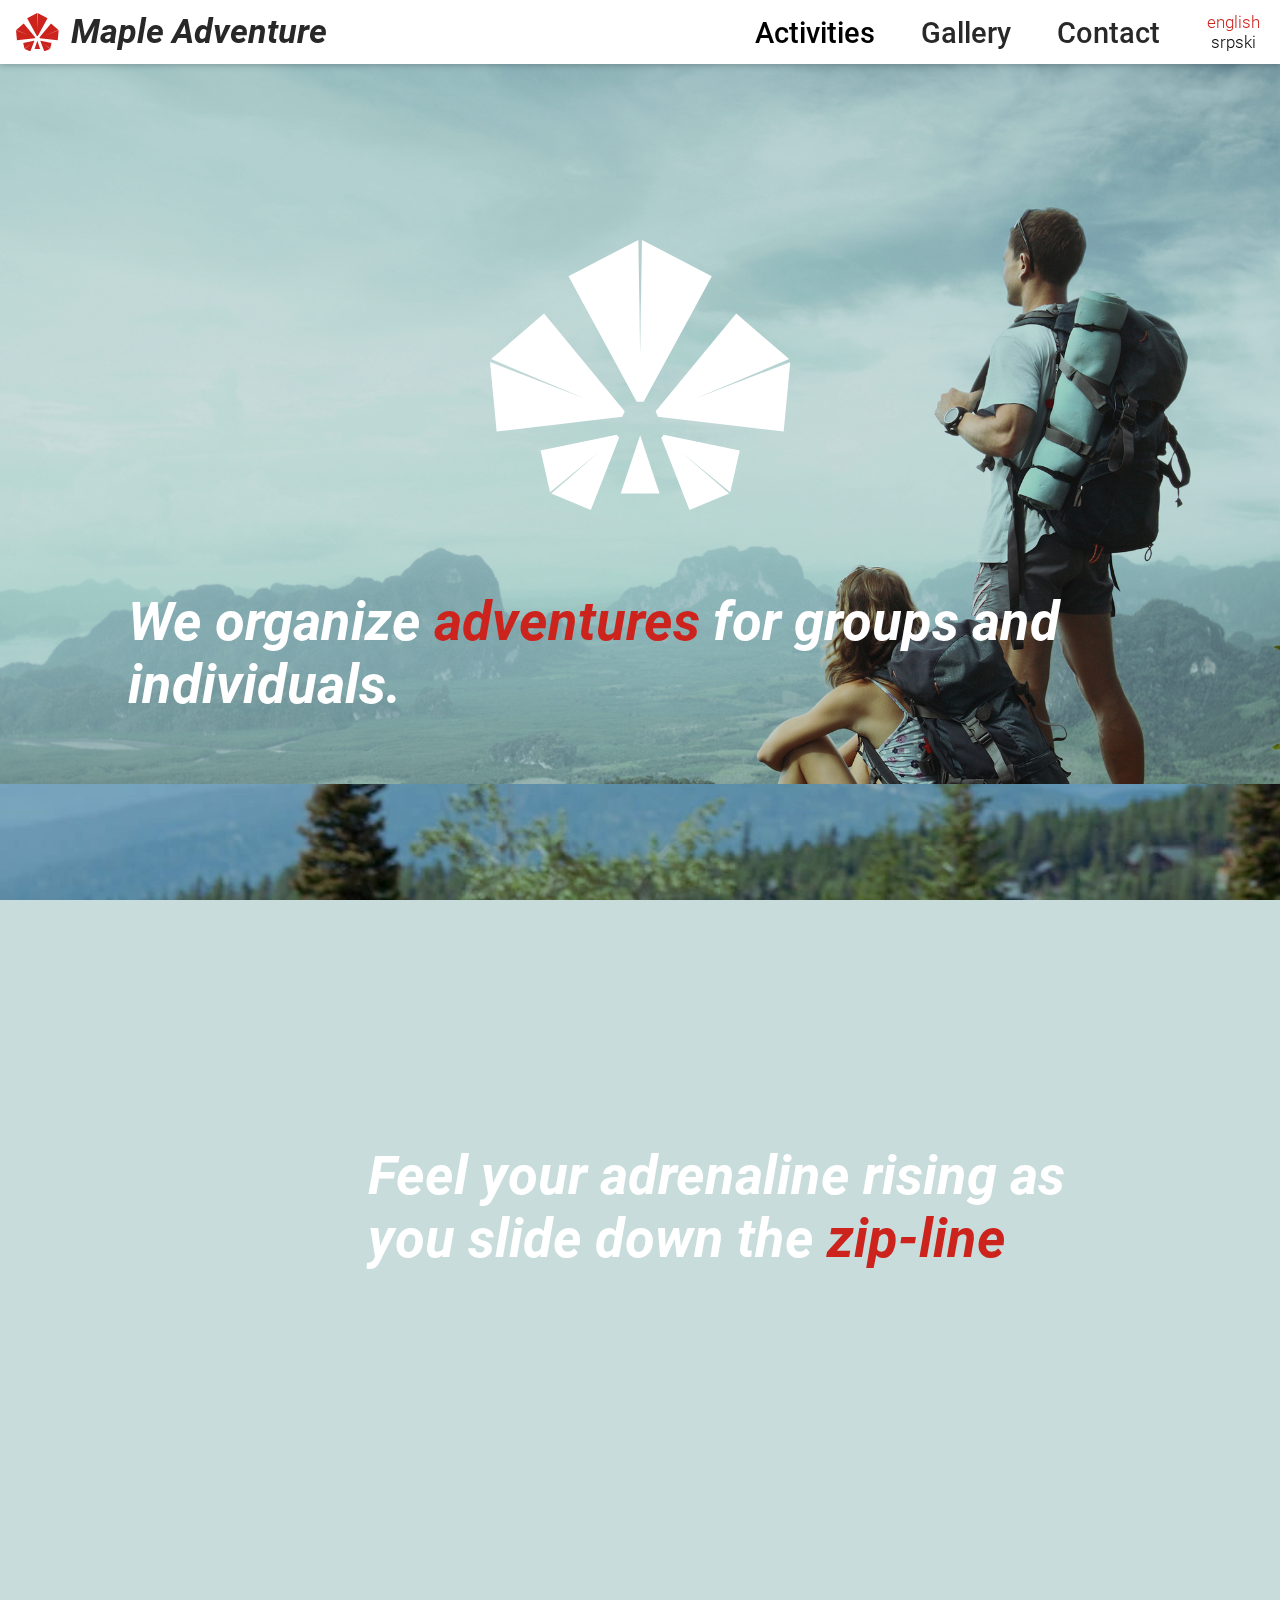
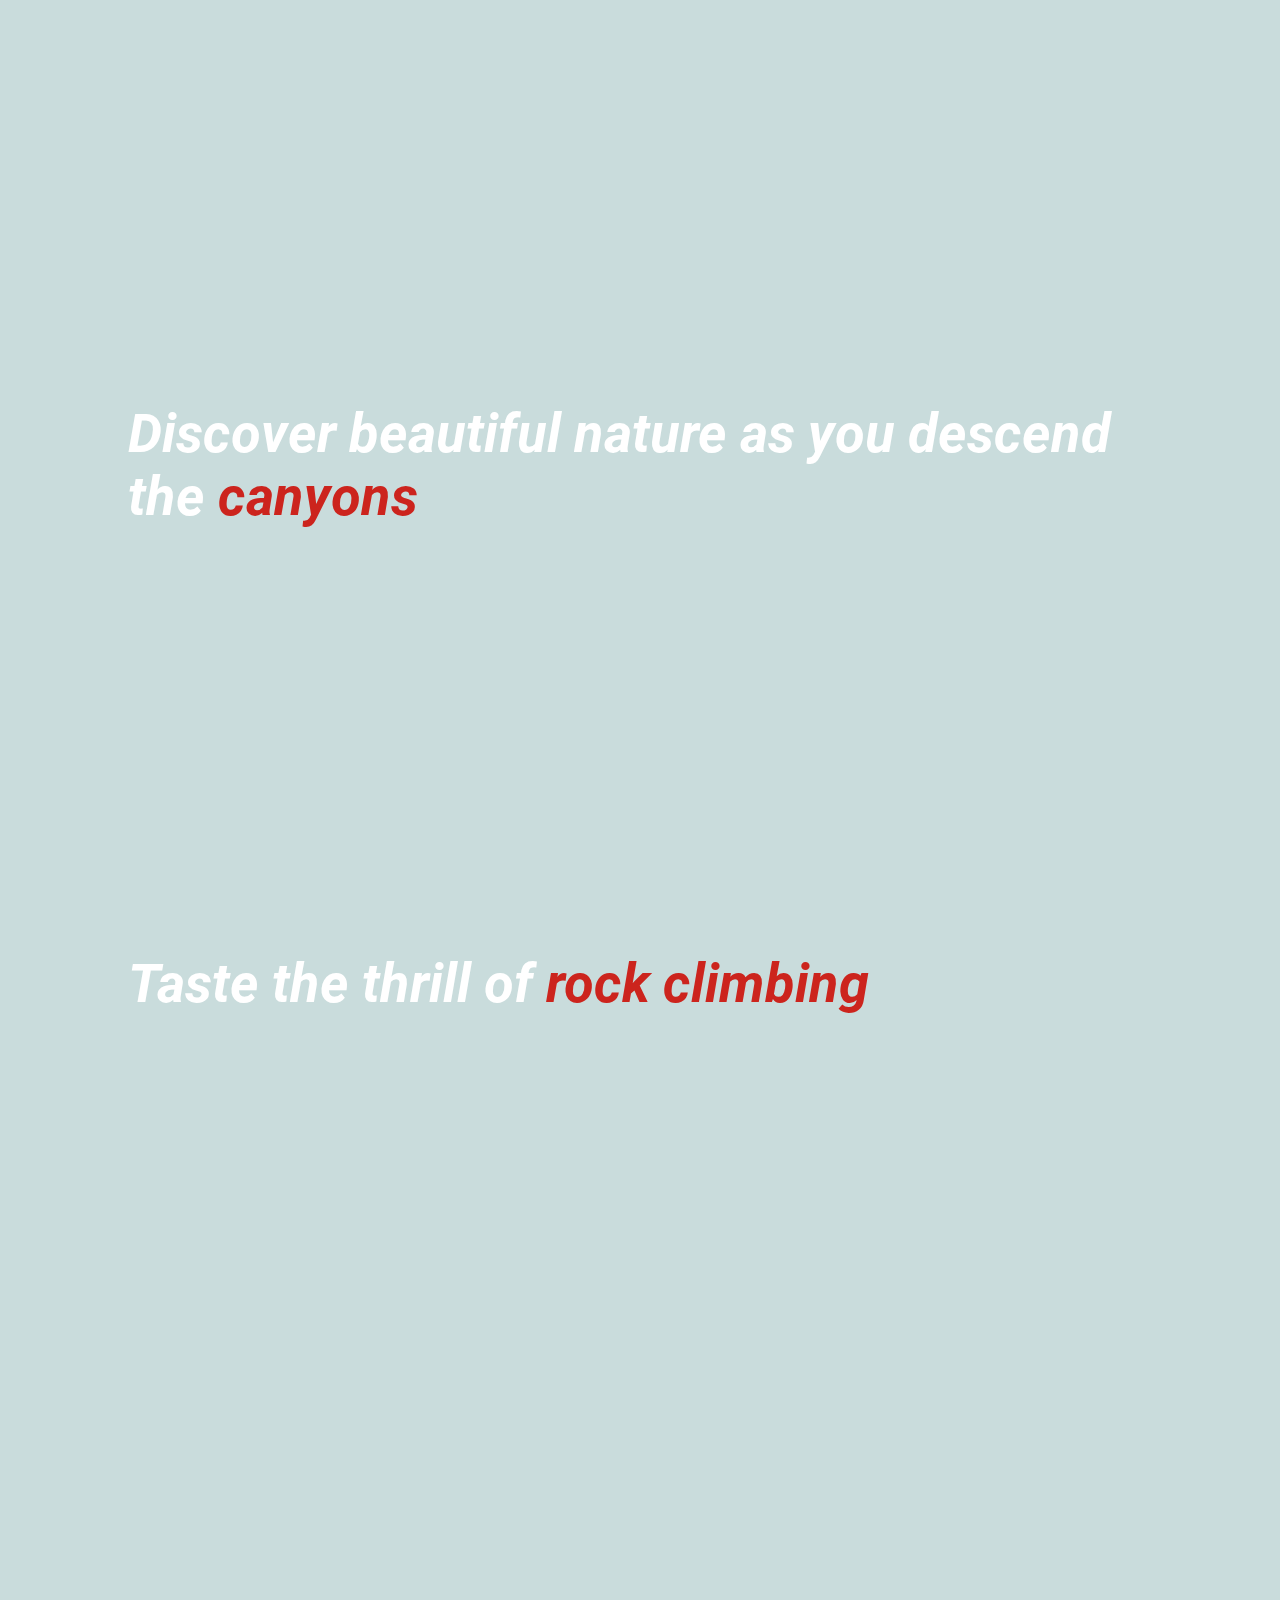
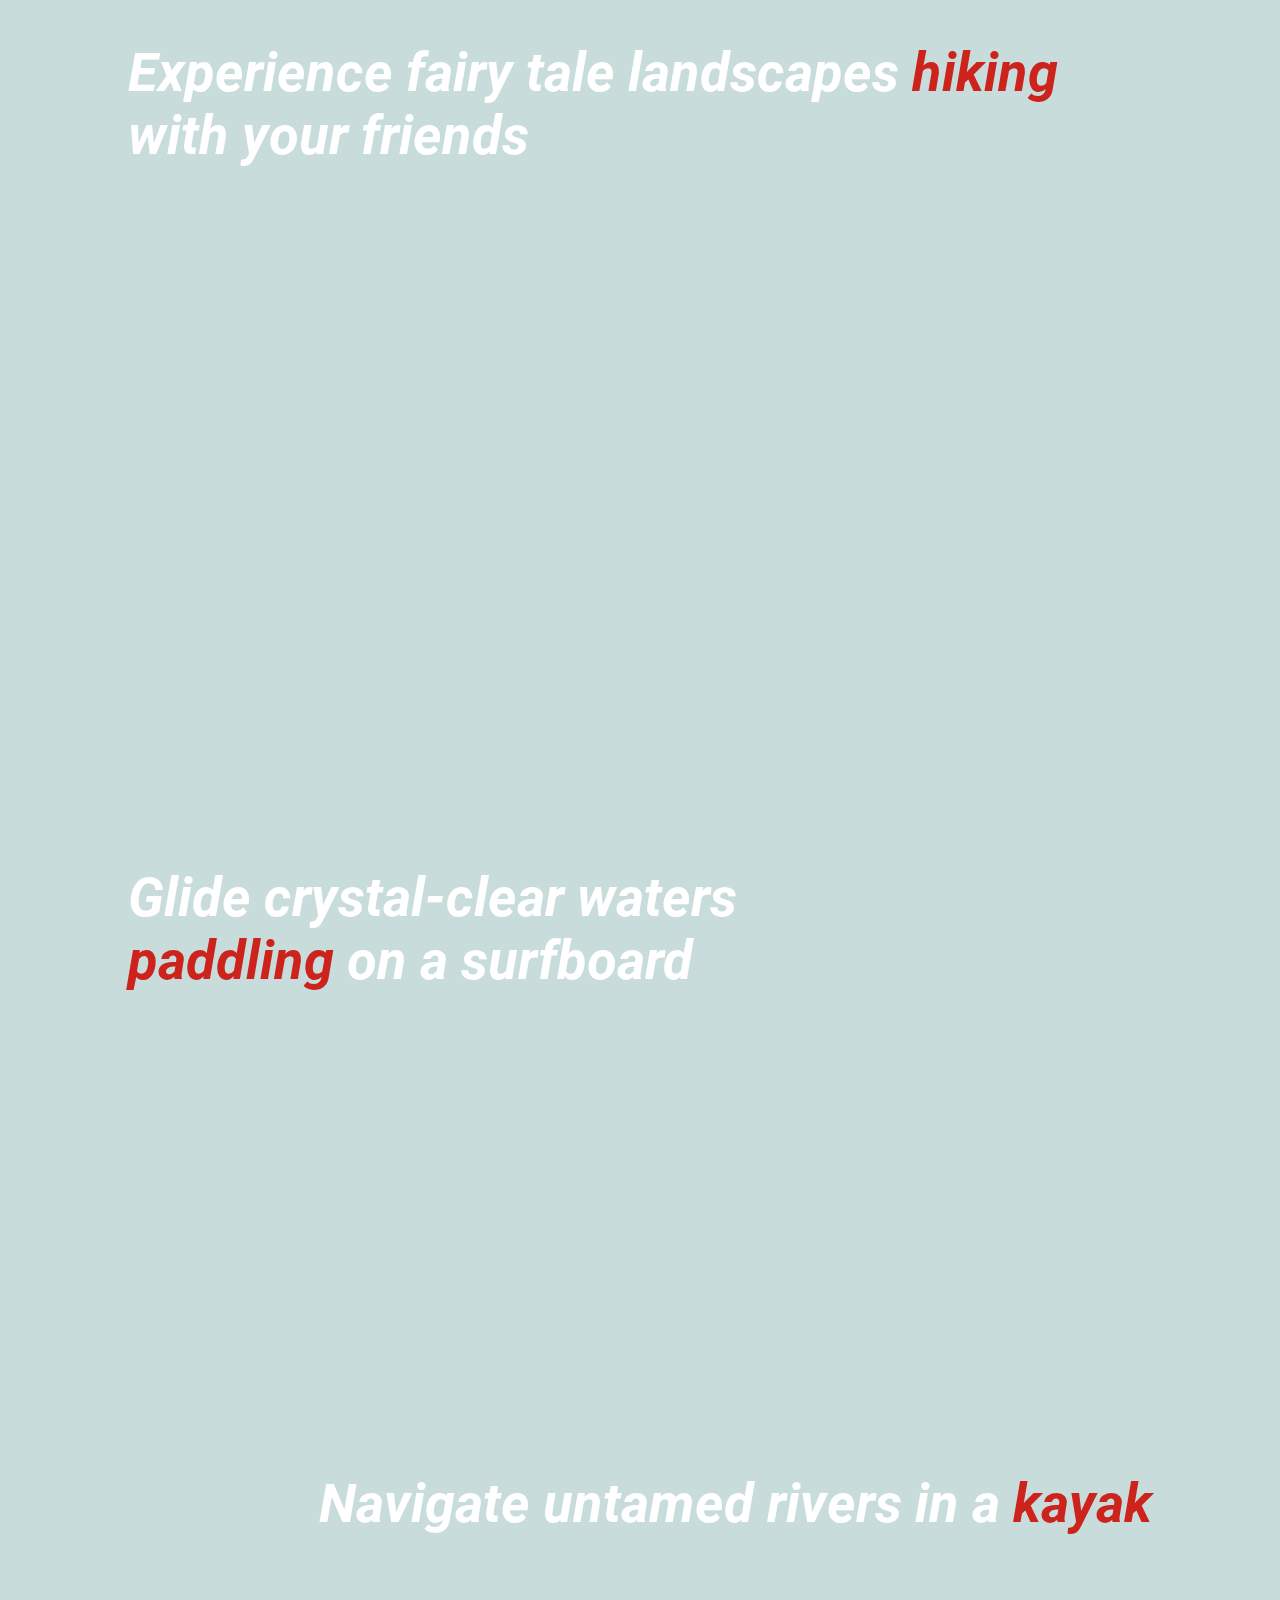
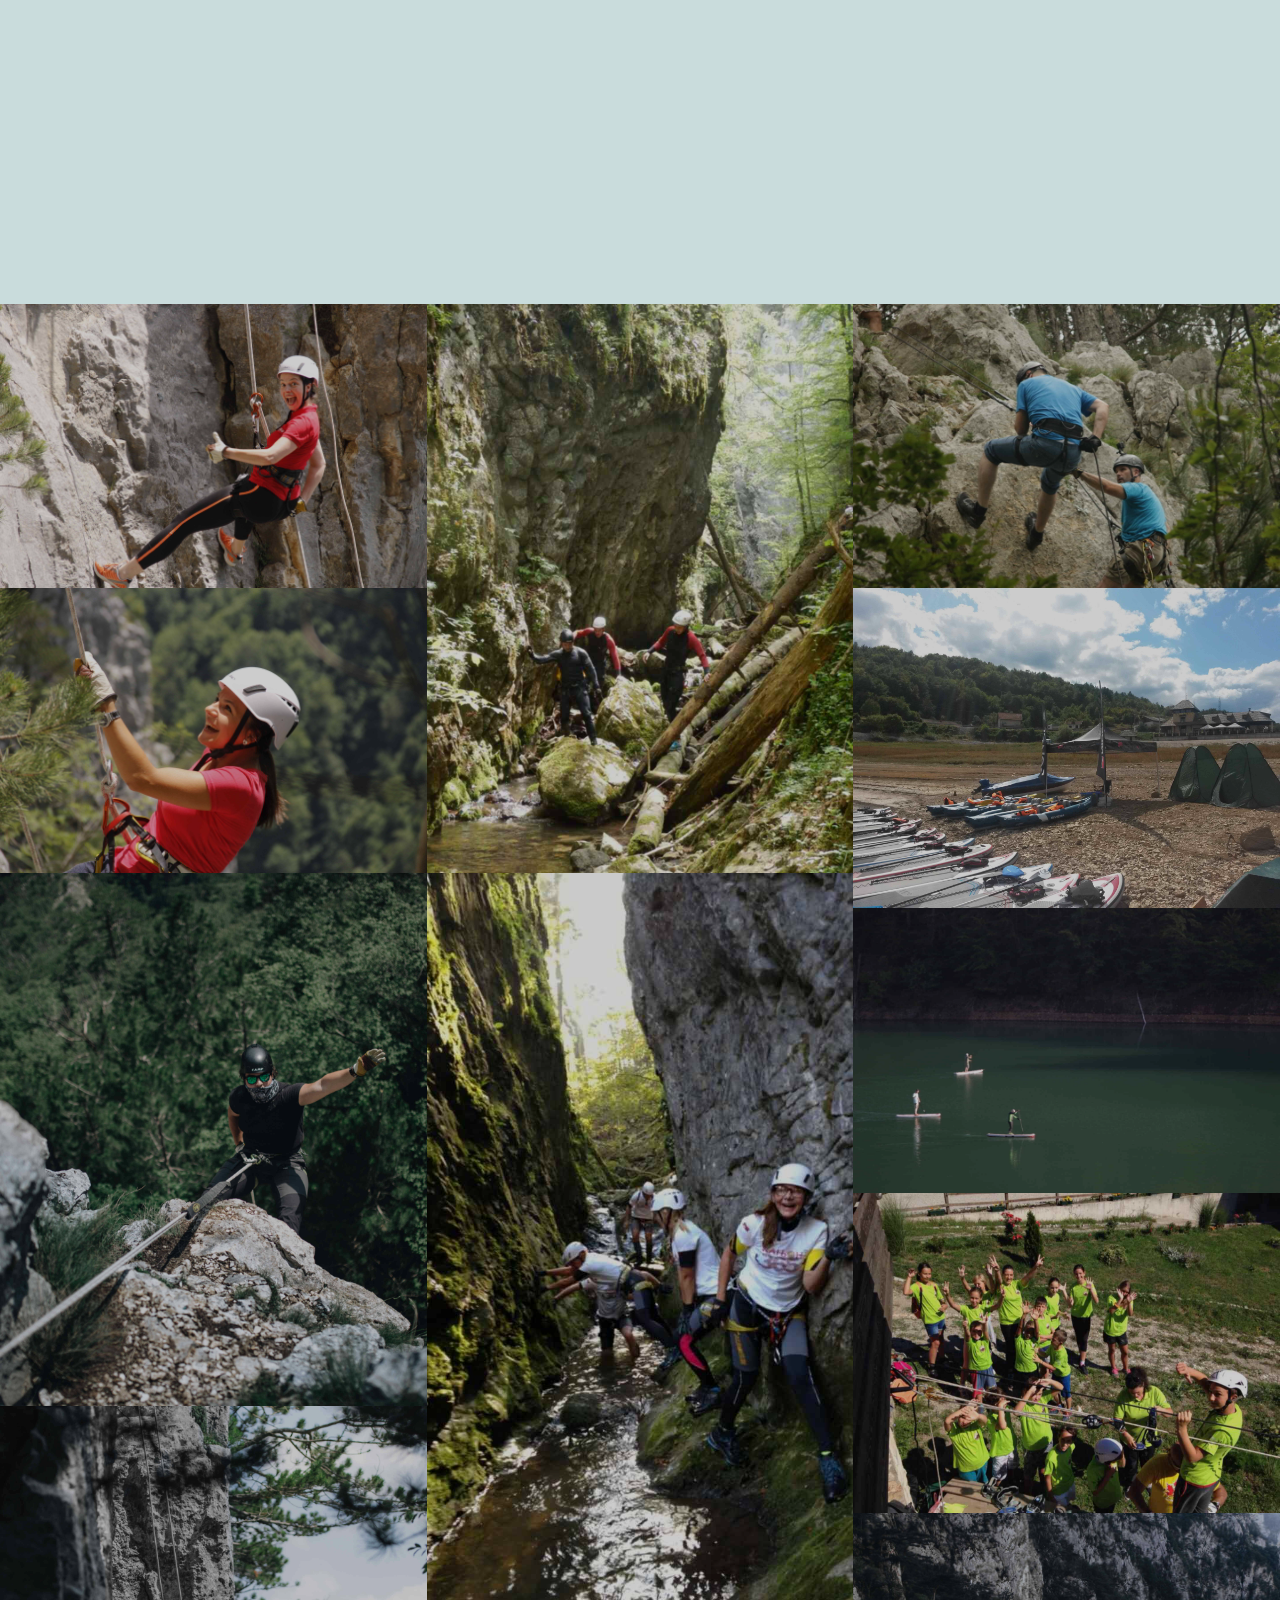
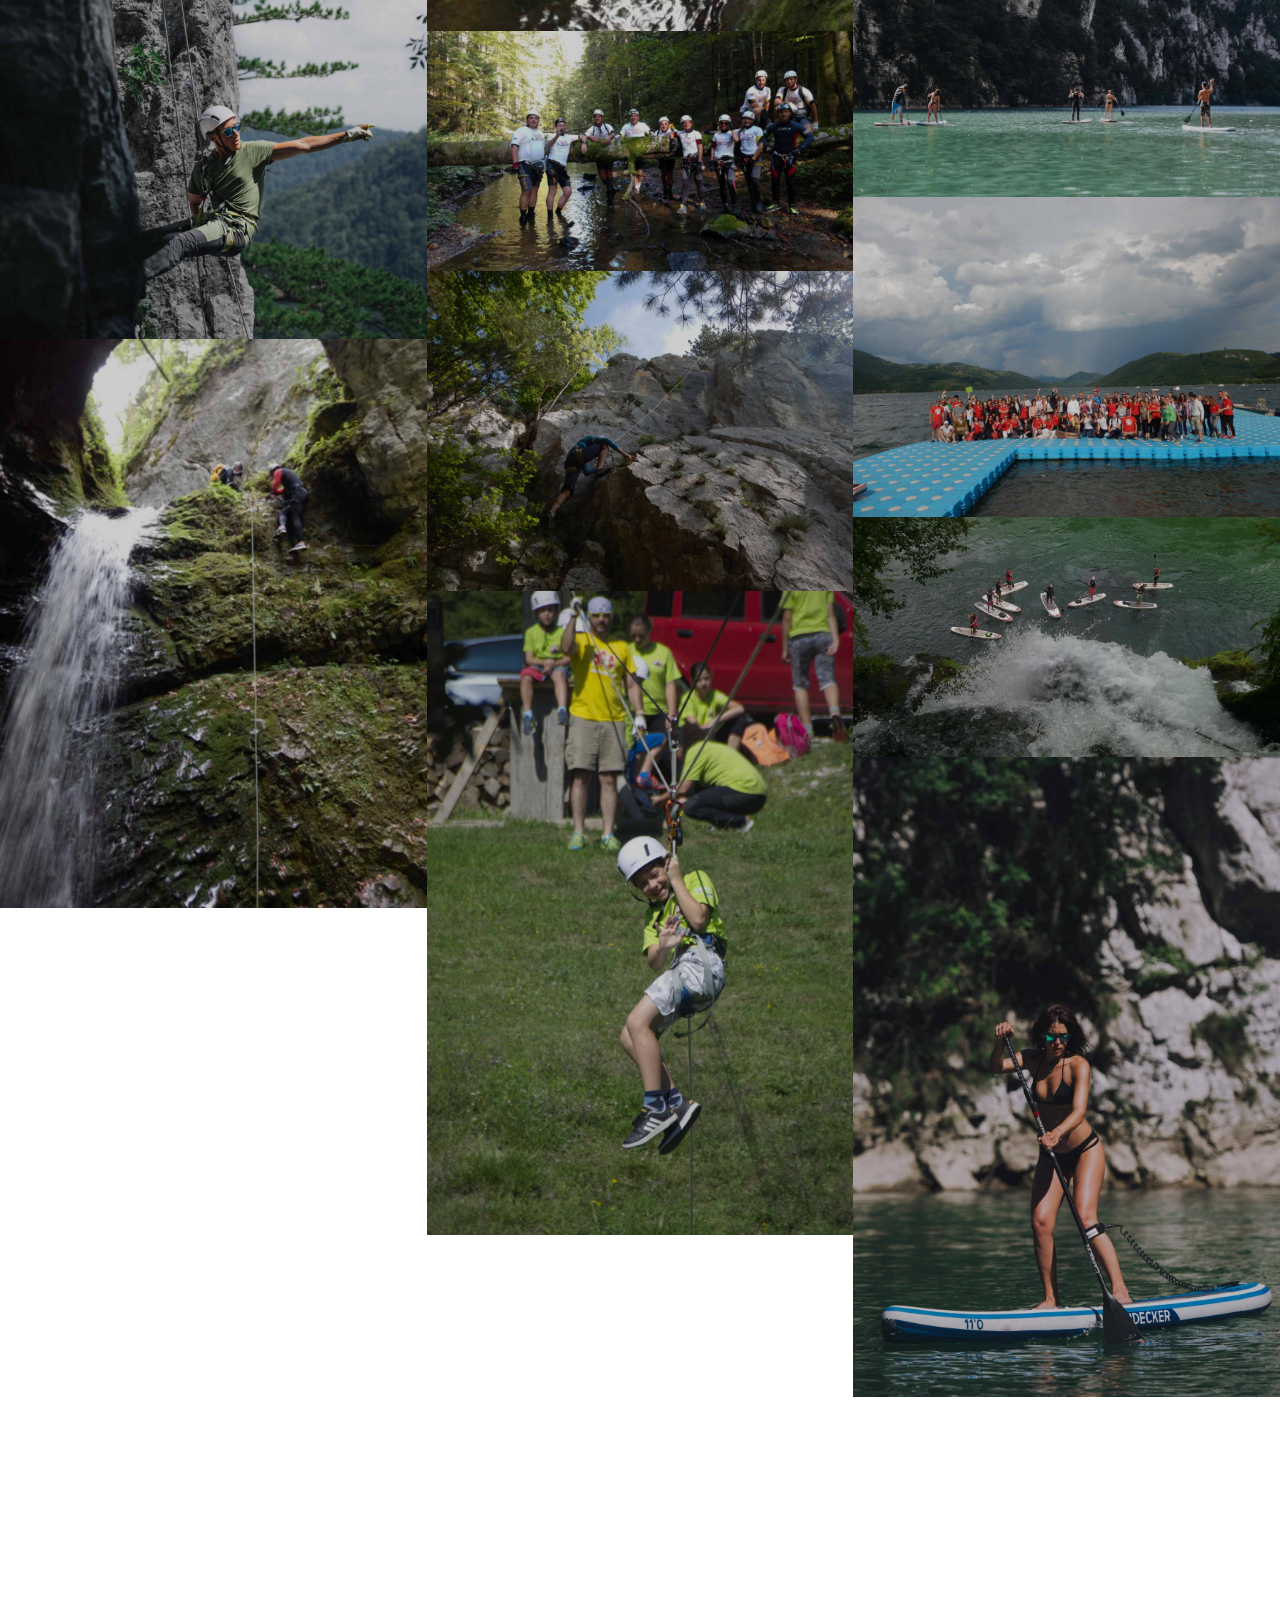
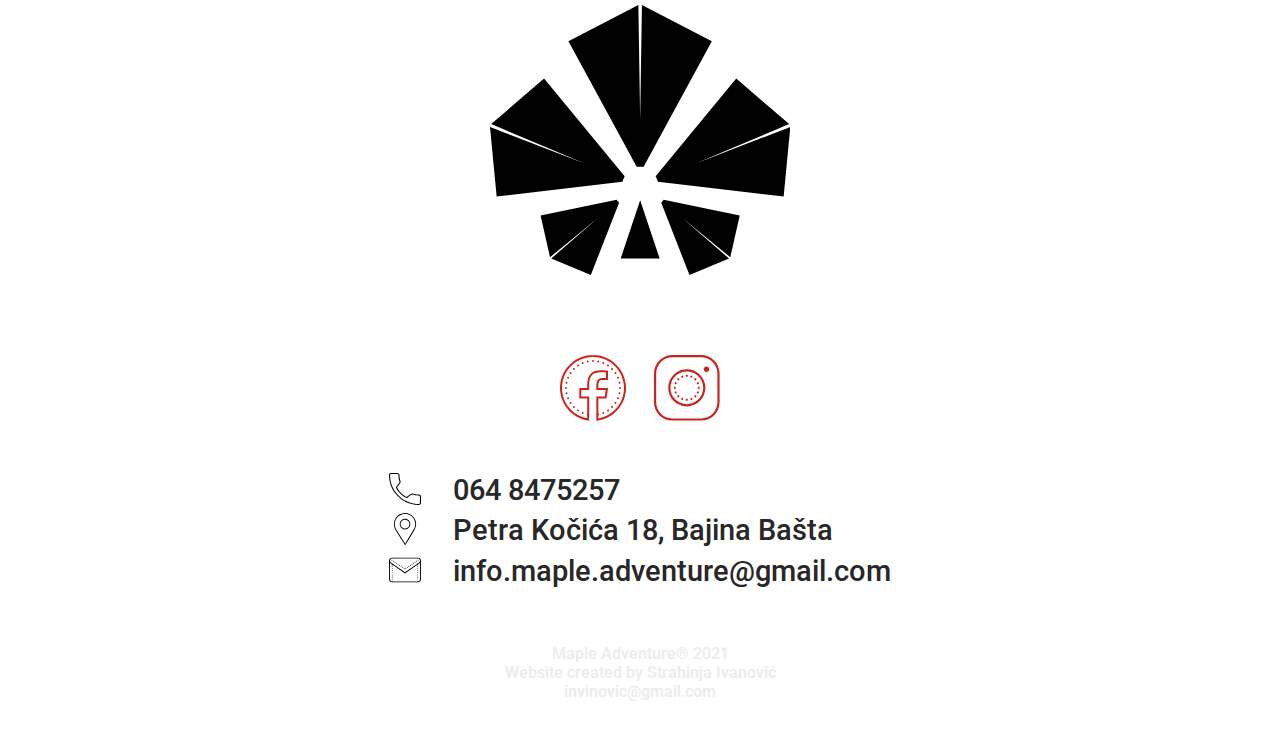
==== docs/index.html @ baadf85a "remanmed dir for github pages" ====
<!DOCTYPE html><html lang="en"><head><meta charset="UTF-8"><title>Maple Adventure</title><link rel="stylesheet" href="style.css"><link rel="shortcut icon" href="images/icons/icon.ico" type="image/x-icon"></head><body><nav><div class="menu"><a href="#"><div class="logo-text"><svg class="logo" version="1.1" viewBox="0 0 107.82 96.941" xmlns="http://www.w3.org/2000/svg"><g transform="translate(-43.375 -148.35)"><g transform="translate(27.796 5.9868)"><g transform="translate(-12.745 118.58)" style="paint-order:stroke fill markers"><path class="logo-part" d="m81.592 23.776-25.098 13.002 24.493 45.055h2.4944l24.493-45.055-25.098-13.002-0.64286 41.124z" style="paint-order:stroke fill markers"/><g transform="translate(-.70789)" style="paint-order:stroke fill markers"><path class="logo-part" d="m29.456 66.533 18.987-16.331 28.936 35.031-0.32483 0.80749-0.17498 0.43497-0.325 0.80792-45.133 5.2353-2.389-24.929 34.016 13.07z" style="paint-order:stroke fill markers"/><path class="logo-part" d="m136.43 66.533-18.987-16.331-28.936 35.031 0.49981 1.2425 0.325 0.80792 45.133 5.2353 2.389-24.929-34.016 13.07z" style="paint-order:stroke fill markers"/></g><g transform="translate(-.39357)" style="paint-order:stroke fill markers"><path class="logo-part" d="m50.266 114.31-3.3915-14.99 27.314-5.6096 0.34431 0.40837 0.18547 0.21998 0.3445 0.40858-10.144 25.973-14.202-5.8758 16.87-14.681z" style="paint-order:stroke fill markers"/><path class="logo-part" d="m114.99 114.31 3.3915-14.99-27.314-5.6096-0.3443 0.40837-0.18547 0.21998-0.3445 0.40858 10.144 25.973 14.202-5.8758-16.87-14.681z" style="paint-order:stroke fill markers"/></g></g><path class="logo-part" d="m76.481 233.36h-13.982l6.9911-20.895z"/></g></g></svg> <span>Maple Adventure</span></div></a><ol><li class="menu-item"><span id="activities_name">Activities</span><ol class="sub-menu"><a class="menu-item" href="#zipline" id="zipline_name">Zip-line</a> <a class="menu-item" href="#canyoning" id="canyoning_name">Canyoning</a> <a class="menu-item" href="#rockclimbing" id="rockclimbing_name">Rock climbing</a> <a class="menu-item" href="#hiking" id="hiking_name">Hiking</a> <a class="menu-item" href="#sup" id="sup_name">SUP</a> <a class="menu-item" href="#kayaking" id="kayaking_name">Kayaking</a></ol></li><a class="menu-item" href="#gallery" id="gallery_name">Gallery</a> <a class="menu-item" href="#contact" id="contact_name">Contact</a><div class="lang"><span id="eng">english</span> <span id="srb">srpski</span></div></ol></div></nav><div class="section" id="intro"><div><svg class="logo-big" version="1.1" viewBox="0 0 107.82 96.941" xmlns="http://www.w3.org/2000/svg"><g transform="translate(-43.375 -148.35)"><g transform="translate(27.796 5.9868)" fill="#fff"><g transform="translate(-12.745 118.58)" style="paint-order:stroke fill markers"><path class="logo-part" d="m81.592 23.776-25.098 13.002 24.493 45.055h2.4944l24.493-45.055-25.098-13.002-0.64286 41.124z" style="paint-order:stroke fill markers"/><g transform="translate(-.70789)" style="paint-order:stroke fill markers"><path class="logo-part" d="m29.456 66.533 18.987-16.331 28.936 35.031-0.32483 0.80749-0.17498 0.43497-0.325 0.80792-45.133 5.2353-2.389-24.929 34.016 13.07z" style="paint-order:stroke fill markers"/><path class="logo-part" d="m136.43 66.533-18.987-16.331-28.936 35.031 0.82481 2.0504 45.133 5.2353 2.389-24.929-34.016 13.07z" style="paint-order:stroke fill markers"/></g><g transform="translate(-.39357)" style="paint-order:stroke fill markers"><path class="logo-part" d="m50.266 114.31-3.3915-14.99 27.314-5.6096 0.34431 0.40837 0.18547 0.21998 0.3445 0.40858-10.144 25.973-14.202-5.8758 16.87-14.681z" style="paint-order:stroke fill markers"/><path class="logo-part" d="m114.99 114.31 3.3915-14.99-27.314-5.6096-0.3443 0.40837-0.18547 0.21998-0.3445 0.40858 10.144 25.973 14.202-5.8758-16.87-14.681z" style="paint-order:stroke fill markers"/></g></g><path class="logo-part" d="m76.481 233.36h-13.982l6.9911-20.895z"/></g></g></svg><div class="about"><span class="name-big" id="intro_1">We organize </span><span class="name-big" id="morpher">adventures </span><span class="name-big" id="intro_2">for groups and individuals.</span></div></div></div><div class="section" id="zipline"><div><span class="name-big"><span id="zipline_1">Feel your adrenaline rising as you slide down the </span><span class="accent" id="zipline_accent">zip-line</span></span></div></div><div class="section" id="canyoning"><div><span class="name-big"><span id="canyoning_1">Discover beautiful nature as you descend the </span><span class="accent" id="canyoning_accent">canyons</span></span></div></div><div class="section" id="rockclimbing"><div><span class="name-big"><span id="rockclimbing_1">Taste the thrill of </span><span class="accent" id="rockclimbing_accent">rock climbing</span></span></div></div><div class="section" id="hiking"><div><span class="name-big"><span id="hiking_1">Experience fairy tale landscapes </span><span class="accent" id="hiking_accent">hiking </span><span id="hiking_2">with your friends</span></span></div></div><div class="section" id="sup"><div><span class="name-big"><span id="sup_1">Glide crystal-clear waters </span><span class="accent" id="sup_accent">paddling </span><span id="sup_2">on a surfboard</span></span></div></div><div class="section" id="kayaking"><div><span class="name-big"><span id="kayak_1">Navigate untamed rivers in a </span><span class="accent" id="kayak_accent">kayak</span></span></div></div><div id="gallery"><div loading="lazy" class="gallery-image"><img src="images/gallery/f_1.jpg"></div><div loading="lazy" class="gallery-image"><img src="images/gallery/f_2.jpg"></div><div loading="lazy" class="gallery-image"><img src="images/gallery/f_3.jpg"></div><div loading="lazy" class="gallery-image"><img src="images/gallery/f_4.jpg"></div><div loading="lazy" class="gallery-image"><img src="images/gallery/f_5.jpg"></div><div loading="lazy" class="gallery-image"><img src="images/gallery/f_6.jpg"></div><div loading="lazy" class="gallery-image"><img src="images/gallery/f_7.jpg"></div><div loading="lazy" class="gallery-image"><img src="images/gallery/f_8.jpg"></div><div loading="lazy" class="gallery-image"><img src="images/gallery/f_9.jpg"></div><div loading="lazy" class="gallery-image"><img src="images/gallery/f_10.jpg"></div><div loading="lazy" class="gallery-image"><img src="images/gallery/f_11.jpg"></div><div loading="lazy" class="gallery-image"><img src="images/gallery/f_12.jpg"></div><div loading="lazy" class="gallery-image"><img src="images/gallery/f_13.jpg"></div><div loading="lazy" class="gallery-image"><img src="images/gallery/f_14.jpg"></div><div loading="lazy" class="gallery-image"><img src="images/gallery/f_15.jpg"></div><div loading="lazy" class="gallery-image"><img src="images/gallery/f_16.jpg"></div><div loading="lazy" class="gallery-image"><img src="images/gallery/f_17.jpg"></div><div loading="lazy" class="gallery-image"><img src="images/gallery/f_18.jpg"></div></div><div id="contact"><svg class="logo-big" version="1.1" viewBox="0 0 107.82 96.941" xmlns="http://www.w3.org/2000/svg"><g transform="translate(-43.375 -148.35)"><g transform="translate(27.796 5.9868)"><g transform="translate(-12.745 118.58)" style="paint-order:stroke fill markers"><path class="logo-part" d="m81.592 23.776-25.098 13.002 24.493 45.055h2.4944l24.493-45.055-25.098-13.002-0.64286 41.124z" style="paint-order:stroke fill markers"/><g transform="translate(-.70789)" style="paint-order:stroke fill markers"><path class="logo-part" d="m29.456 66.533 18.987-16.331 28.936 35.031-0.32483 0.80749-0.17498 0.43497-0.325 0.80792-45.133 5.2353-2.389-24.929 34.016 13.07z" style="paint-order:stroke fill markers"/><path class="logo-part" d="m136.43 66.533-18.987-16.331-28.936 35.031 0.49981 1.2425 0.325 0.80792 45.133 5.2353 2.389-24.929-34.016 13.07z" style="paint-order:stroke fill markers"/></g><g transform="translate(-.39357)" style="paint-order:stroke fill markers"><path class="logo-part" d="m50.266 114.31-3.3915-14.99 27.314-5.6096 0.34431 0.40837 0.18547 0.21998 0.3445 0.40858-10.144 25.973-14.202-5.8758 16.87-14.681z" style="paint-order:stroke fill markers"/><path class="logo-part" d="m114.99 114.31 3.3915-14.99-27.314-5.6096-0.3443 0.40837-0.18547 0.21998-0.3445 0.40858 10.144 25.973 14.202-5.8758-16.87-14.681z" style="paint-order:stroke fill markers"/></g></g><path class="logo-part" d="m76.481 233.36h-13.982l6.9911-20.895z"/></g></g></svg><div class="fb-ig"><a href="https://www.facebook.com/Maple-Adventure-106836347590279" target="_blank" rel="noopener noreferrer"><svg class="contact-ico-xl" version="1.1" xmlns="http://www.w3.org/2000/svg"><path d="m33 0c-18.213 0-33 14.787-33 33 0 16.534 12.19 30.208 28.068 32.594l1.1484 0.17188v-24.285h-7.918v-6.4121h7.918v-5.5957c0-4.4711 1.0791-7.5142 2.9414-9.4512s4.6004-2.8848 8.2754-2.8848c3.1479 0 4.5273 0.20132 5.5625 0.33594v5.4043h-4.252c-1.9506 0-3.4691 1.0417-4.2988 2.4902-0.82977 1.4486-1.1133 3.2476-1.1133 5.1035v4.5977h9.418l-0.99219 6.4121h-8.4238v24.338l1.1348-0.1543c16.104-2.185 28.531-15.968 28.531-32.664 0-18.213-14.787-33-33-33zm0 2c17.133 0 31 13.867 31 31 0 15.299-11.106 27.878-25.666 30.42v-2.9414a1 1 0 0 0 0.93359-0.99805 1 1 0 0 0-0.93359-0.99609v-15.004h8.1387l1.6094-10.412h-9.75v-2.5977c0-1.6381 0.28918-3.1344 0.84766-4.1094 0.55848-0.97494 1.2461-1.4844 2.5645-1.4844h6.252v-9.2148l-0.86524-0.11719c-0.91763-0.12414-2.9599-0.4082-6.6973-0.4082-4.0271 0-7.3961 1.0862-9.7168 3.5s-3.5 6.04-3.5 10.836v3.5957h-7.918v10.412h7.918v15.145a1 1 0 0 0-0.48438 0.85547 1 1 0 0 0 0.48438 0.85547v2.998c-14.338-2.7231-25.217-15.194-25.217-30.334 0-17.133 13.867-31 31-31zm0 3a1 1 0 0 0-1 1 1 1 0 0 0 1 1 1 1 0 0 0 1-1 1 1 0 0 0-1-1zm-5.2676 0.51953a1 1 0 0 0-1 1 1 1 0 0 0 1 1 1 1 0 0 0 1-1 1 1 0 0 0-1-1zm10.535 0a1 1 0 0 0-1 1 1 1 0 0 0 1 1 1 1 0 0 0 1-1 1 1 0 0 0-1-1zm-15.6 1.5352a1 1 0 0 0-1 1 1 1 0 0 0 1 1 1 1 0 0 0 1-1 1 1 0 0 0-1-1zm20.664 0a1 1 0 0 0-1 1 1 1 0 0 0 1 1 1 1 0 0 0 1-1 1 1 0 0 0-1-1zm-25.332 2.4961a1 1 0 0 0-1 1 1 1 0 0 0 1 1 1 1 0 0 0 1-1 1 1 0 0 0-1-1zm30 0a1 1 0 0 0-1 1 1 1 0 0 0 1 1 1 1 0 0 0 1-1 1 1 0 0 0-1-1zm-34.092 3.3574a1 1 0 0 0-1 1 1 1 0 0 0 1 1 1 1 0 0 0 1-1 1 1 0 0 0-1-1zm38.184 0a1 1 0 0 0-1 1 1 1 0 0 0 1 1 1 1 0 0 0 1-1 1 1 0 0 0-1-1zm-41.541 4.0918a1 1 0 0 0-1 1 1 1 0 0 0 1 1 1 1 0 0 0 1-1 1 1 0 0 0-1-1zm44.898 0a1 1 0 0 0-1 1 1 1 0 0 0 1 1 1 1 0 0 0 1-1 1 1 0 0 0-1-1zm-47.395 4.668a1 1 0 0 0-1 1 1 1 0 0 0 1 1 1 1 0 0 0 1-1 1 1 0 0 0-1-1zm49.891 0a1 1 0 0 0-1 1 1 1 0 0 0 1 1 1 1 0 0 0 1-1 1 1 0 0 0-1-1zm-51.426 5.0645a1 1 0 0 0-1 1 1 1 0 0 0 1 1 1 1 0 0 0 1-1 1 1 0 0 0-1-1zm52.961 0a1 1 0 0 0-1 1 1 1 0 0 0 1 1 1 1 0 0 0 1-1 1 1 0 0 0-1-1zm-53.48 5.2676a1 1 0 0 0-1 1 1 1 0 0 0 1 1 1 1 0 0 0 1-1 1 1 0 0 0-1-1zm54 0a1 1 0 0 0-1 1 1 1 0 0 0 1 1 1 1 0 0 0 1-1 1 1 0 0 0-1-1zm-53.48 5.2676a1 1 0 0 0-1 1 1 1 0 0 0 1 1 1 1 0 0 0 1-1 1 1 0 0 0-1-1zm52.961 0a1 1 0 0 0-1 1 1 1 0 0 0 1 1 1 1 0 0 0 1-1 1 1 0 0 0-1-1zm-51.426 5.0645a1 1 0 0 0-1 1 1 1 0 0 0 1 1 1 1 0 0 0 1-1 1 1 0 0 0-1-1zm49.891 0a1 1 0 0 0-1 1 1 1 0 0 0 1 1 1 1 0 0 0 1-1 1 1 0 0 0-1-1zm-47.395 4.668a1 1 0 0 0-1 1 1 1 0 0 0 1 1 1 1 0 0 0 1-1 1 1 0 0 0-1-1zm44.898 0a1 1 0 0 0-1 1 1 1 0 0 0 1 1 1 1 0 0 0 1-1 1 1 0 0 0-1-1zm-41.541 4.0918a1 1 0 0 0-1 1 1 1 0 0 0 1 1 1 1 0 0 0 1-1 1 1 0 0 0-1-1zm38.184 0a1 1 0 0 0-1 1 1 1 0 0 0 1 1 1 1 0 0 0 1-1 1 1 0 0 0-1-1zm-34.092 3.3574a1 1 0 0 0-1 1 1 1 0 0 0 1 1 1 1 0 0 0 1-1 1 1 0 0 0-1-1zm30 0a1 1 0 0 0-1 1 1 1 0 0 0 1 1 1 1 0 0 0 1-1 1 1 0 0 0-1-1zm-25.332 2.4961a1 1 0 0 0-1 1 1 1 0 0 0 1 1 1 1 0 0 0 1-1 1 1 0 0 0-1-1zm20.664 0a1 1 0 0 0-1 1 1 1 0 0 0 1 1 1 1 0 0 0 1-1 1 1 0 0 0-1-1z"/></svg> </a><a href="https://www.instagram.com/maple.adventure" target="_blank" rel="noopener noreferrer"><svg class="contact-ico-xl" version="1.1" viewBox="0 0 60 60" xmlns="http://www.w3.org/2000/svg"><path d="m16.816 0c-9.2734 0-16.816 7.543-16.816 16.816v26.367c0 9.2734 7.543 16.816 16.816 16.816h26.367c9.2734 0 16.816-7.543 16.816-16.816v-26.367c0-9.2734-7.543-16.816-16.816-16.816zm0 2h26.367c8.1914 0 14.816 6.625 14.816 14.816v26.367c0 8.1914-6.625 14.816-14.816 14.816h-26.367c-8.1914 0-14.816-6.625-14.816-14.816v-26.367c0-8.1914 6.625-14.816 14.816-14.816zm31.184 8.5c-1.3789 0-2.5 1.1211-2.5 2.5s1.1211 2.5 2.5 2.5 2.5-1.1211 2.5-2.5-1.1211-2.5-2.5-2.5zm-18 2.5c-9.3789 0-17 7.6211-17 17s7.6211 17 17 17 17-7.6211 17-17-7.6211-17-17-17zm0 2c8.2969 0 15 6.7031 15 15s-6.7031 15-15 15-15-6.7031-15-15 6.7031-15 15-15zm0 3c-0.55078 0-1 0.44922-1 1s0.44922 1 1 1 1-0.44922 1-1-0.44922-1-1-1zm-4.2031 0.83594c-0.13281 0-0.26562 0.02344-0.39062 0.07422-0.50781 0.21484-0.75 0.79688-0.53906 1.3086 0.21094 0.51172 0.79688 0.75391 1.3047 0.54297 0.51172-0.21484 0.75391-0.79688 0.54297-1.3086-0.15234-0.37109-0.51562-0.61328-0.91797-0.61719zm8.4336 0c-0.41406-0.0078-0.78906 0.23438-0.94531 0.61719-0.21094 0.51172 0.03125 1.0938 0.54297 1.3086 0.50781 0.21094 1.0938-0.03125 1.3047-0.54297 0.21094-0.51172-0.03125-1.0938-0.53906-1.3086-0.11719-0.04687-0.23828-0.07031-0.36328-0.07422zm-11.996 2.3867c-0.26953-0.0039-0.52734 0.10156-0.71875 0.29297-0.39062 0.39062-0.39062 1.0234 0 1.4141s1.0234 0.39062 1.4141 0 0.39062-1.0234 0-1.4141c-0.18359-0.18359-0.43359-0.28906-0.69531-0.29297zm15.559 0c-0.27344-0.0039-0.53125 0.10156-0.72266 0.29297-0.39062 0.39062-0.39062 1.0234 0 1.4141s1.0234 0.39062 1.4141 0 0.39062-1.0234 0-1.4141c-0.18359-0.18359-0.43359-0.28906-0.69141-0.29297zm2.3789 3.5664c-0.13672 0-0.26953 0.02344-0.39062 0.07422-0.51172 0.21484-0.75391 0.79688-0.54297 1.3086 0.21094 0.51172 0.79688 0.75391 1.3086 0.54297 0.50781-0.21484 0.75-0.79688 0.53906-1.3086-0.15234-0.37109-0.51562-0.61328-0.91406-0.61719zm-20.312 0.0039c-0.41406-0.01172-0.78906 0.23438-0.94531 0.61328-0.21094 0.51172 0.03125 1.0977 0.53906 1.3086 0.24609 0.10156 0.52344 0.10156 0.76953 0 0.24219-0.10156 0.4375-0.29688 0.53906-0.54297 0.10156-0.24609 0.10156-0.51953 0-0.76562-0.10156-0.24609-0.29688-0.44141-0.54297-0.54297-0.11328-0.04297-0.23438-0.07031-0.35938-0.07031zm-0.85938 4.207c-0.55078 0-1 0.44922-1 1s0.44922 1 1 1 1-0.44922 1-1-0.44922-1-1-1zm22 0c-0.55078 0-1 0.44922-1 1s0.44922 1 1 1 1-0.44922 1-1-0.44922-1-1-1zm-21.156 4.207c-0.13281 0-0.26562 0.02734-0.39062 0.07813-0.50781 0.21094-0.75 0.79688-0.53906 1.3086 0.21094 0.50781 0.79688 0.75 1.3047 0.53906 0.51172-0.21094 0.75391-0.79688 0.54297-1.3047-0.15234-0.37109-0.51562-0.61719-0.91797-0.62109zm20.344 0c-0.41406-0.0078-0.78906 0.23828-0.94922 0.61719-0.21094 0.51172 0.03125 1.0938 0.54297 1.3047 0.51172 0.21484 1.0938-0.02734 1.3086-0.53906 0.21094-0.51172-0.03125-1.0938-0.54297-1.3086-0.11328-0.04687-0.23828-0.07031-0.35938-0.07422zm-17.953 3.5703c-0.26953-0.0039-0.53125 0.10156-0.71875 0.29297-0.39062 0.39062-0.39062 1.0234 0 1.4141 0.38672 0.39062 1.0234 0.39062 1.4102 0 0.39062-0.39062 0.39062-1.0234 0-1.4141-0.18359-0.18359-0.42969-0.28906-0.69141-0.29297zm15.559 0.0039c-0.27344-0.0078-0.53125 0.09766-0.72266 0.28906-0.1875 0.1875-0.29297 0.44141-0.29297 0.70703s0.10547 0.51953 0.29297 0.70703c0.39062 0.39062 1.0234 0.39062 1.4141 0 0.1875-0.1875 0.29297-0.44141 0.29297-0.70703s-0.10547-0.51953-0.29297-0.70703c-0.18359-0.18359-0.43359-0.28906-0.69141-0.28906zm-11.98 2.3789c-0.41406-0.0078-0.78906 0.23828-0.94531 0.62109-0.21094 0.50781 0.03125 1.0938 0.53906 1.3047 0.51172 0.21094 1.0977-0.03125 1.3086-0.53906 0.21094-0.51172-0.03125-1.0977-0.54297-1.3086-0.11328-0.04687-0.23438-0.07422-0.35938-0.07813zm8.4062 0c-0.13281 0-0.26562 0.02734-0.39062 0.07813-0.51172 0.21094-0.75391 0.79688-0.54297 1.3086 0.21484 0.50781 0.79688 0.75 1.3086 0.53906 0.51172-0.21094 0.75391-0.79688 0.54297-1.3047-0.15625-0.37109-0.51562-0.61719-0.91797-0.62109zm-4.2188 0.83984c-0.55078 0-1 0.44922-1 1s0.44922 1 1 1 1-0.44922 1-1-0.44922-1-1-1z"/></svg></a></div><div class="contact"><div><img src="images/icons/p.svg" class="contact-ico"> <span class="contact-text primary" title="click to copy" onclick="copy(event)">064 8475257</span></div><div><img src="images/icons/l.svg" class="contact-ico"> <span class="contact-text primary" title="click to copy" onclick="copy(event)">Petra Kočića 18, Bajina Bašta</span></div><div><a href="mailto:info.maple.adventure@gmail.com" target="_blank" rel="noopener noreferrer"><img src="images/icons/gm.svg" class="contact-ico"></a><span class="contact-text primary" title="click to copy" onclick="copy(event)">info.maple.adventure@gmail.com</span></div></div></div><footer><span>Maple Adventure® 2021</span> <span>Website created by Strahinja Ivanović</span> <span id="plug">invinovic@gmail.com</span></footer></body><!-- scripts --><script src="scripts/opacity.js"></script><script src="scripts/cookie.js"></script><script src="scripts/nav.js"></script><script src="scripts/morpheus.js"></script><script src="scripts/dict.js"></script><script src="scripts/index.js"></script></html>
---- docs/style.css ----
@font-face{src:url("./fonts/500.ttf") format("truetype");font-family:Fnote;font-weight:500}@font-face{src:url("./fonts/500italic.ttf") format("truetype");font-family:Fnote;font-weight:500;font-style:italic}@font-face{src:url("./fonts/700.ttf") format("truetype");font-family:Fnote;font-weight:700}@font-face{src:url("./fonts/700italic.ttf") format("truetype");font-family:Fnote;font-weight:700;font-style:italic}@font-face{src:url("./fonts/300.ttf") format("truetype");font-family:Fnote;font-weight:300}:root{--accent:#cc241d;--primary:#282828;--secondary:#ebebeb;--light:white;--shadow:#4585884a;--text-big:3.4em;--text-logo:2.1em;--text-menu:1.8em;--text-contact:1.8em;--logo-big-h:30vh;--menu-margin:4em;--menu-list-margin:2em;--menu-padding-top:0.43em}*,::after,::before{box-sizing:border-box;font-family:Fnote,sans-serif;transition:.2s ease-out}html{scroll-behavior:smooth;height:100%}a{color:var(--primary);text-decoration:none}a:active,a:hover{color:var(--accent)}p,span,svg{padding:0;margin:0}svg{user-select:none}body{margin:0;display:flex;flex-direction:column;overflow-x:hidden}.logo{height:2.4em;cursor:pointer;margin:.8em;fill:var(--accent)}.logo-big{margin-top:8em;margin-bottom:5em;height:var(--logo-big-h)}.name-big{font-size:var(--text-big);color:var(--light);font-style:italic;font-weight:700;user-select:none}#morpher{color:var(--accent)}.section{display:flex;height:80vh}.section>div{padding:0 8em}#intro{flex-direction:column;align-items:center;background:var(--shadow) url('images/sections/intro.jpg');background-size:cover;background-position:bottom right;background-position-x:right 30%;background-attachment:fixed;background-blend-mode:darken}#intro>div{display:flex;margin-top:3em;flex-direction:column;align-items:center;justify-content:center}.about{margin-bottom:4em}.accent{color:var(--accent)}.primary{color:var(--primary)}.secondary{color:var(--secondary)}#zipline{flex-direction:column;background:var(--shadow) url('images/sections/zipline.jpg');background-size:cover;background-attachment:fixed;background-position:top left;background-position-x:left 20%;background-blend-mode:darken}#zipline>div{margin-top:40vh;align-self:flex-end;width:65em}#canyoning{background:var(--shadow) url('images/sections/canyoning.jpg');background-size:cover;background-attachment:fixed;background-position:bottom center;background-blend-mode:darken}#canyoning>div{margin-bottom:6em;align-self:flex-end}#rockclimbing{background:var(--shadow) url('images/sections/rockclimbing.jpg');background-size:cover;background-attachment:fixed;background-position:top left;background-blend-mode:darken}#rockclimbing>div{align-self:center}#hiking{align-items:center;justify-content:center;background:var(--shadow) url('images/sections/hiking.jpg');background-size:cover;background-attachment:fixed;background-position:top center;background-blend-mode:lighten}#sup{background:var(--shadow) url('images/sections/sup.jpg');background-size:cover;background-attachment:fixed;background-position:bottom left;background-blend-mode:lighten}#sup>div{width:65em;margin-bottom:12em;align-self:flex-end}#kayaking{flex-direction:column;background:var(--shadow) url('images/sections/kayaking.jpg');background-size:cover;background-attachment:fixed;background-position:center center;background-blend-mode:lighten}#kayaking>div{margin-top:18em;align-self:flex-end}#gallery{position:relative;column-count:3;grid-column-gap:0;grid-row-gap:0}.gallery-image{overflow:hidden}.gallery-image img{display:flex;width:100%;filter:brightness(80%)}.gallery-image img:hover{transform:scale(1.04);filter:brightness(100%)}#contact{padding-top:5em;display:flex;flex-direction:column;align-items:center;background:var(--light)}.contact-text{font-size:var(--text-contact);font-weight:500}.contact>div{display:flex;flex-direction:row;align-items:left;margin-bottom:.4em}.fb-ig{display:flex;justify-content:space-between;flex-direction:row;margin-bottom:3em;width:10em}.contact-ico{height:2em;width:2em;user-select:none;margin-right:2em}.contact-ico-xl{height:4.1em;width:4.1em;user-select:none;fill:var(--accent)}nav{position:sticky;user-select:none;top:0;z-index:99;background:var(--light);box-shadow:0 1px 6px 0 rgb(32 33 36 / 28%)}.menu{display:flex;padding:0 var(--menu-margin)}.logo-text{display:flex;align-items:center}.logo-text>span{font-size:var(--text-logo);font-weight:700;font-style:italic;white-space:nowrap}.menu ol{list-style-type:none;margin:0 0;padding:0}.menu>ol{display:flex;margin-left:auto;font-size:var(--text-menu);font-weight:500}.menu>ol>.menu-item{flex:1;padding-top:var(--menu-padding-top);margin-right:var(--menu-list-margin)}.menu>ol>.menu-item:after{content:"";position:absolute;width:6px;height:6px;border-radius:50%;bottom:5px;left:calc(50% - 2px);background:var(--accent);will-change:transform;transform:scale(0);transition:transform .2s ease}.menu>ol>.menu-item:hover:after{transform:scale(1)}.menu-item{position:relative;line-height:1.5em;text-align:center}.menu-item>span{cursor:pointer}.menu-item>span:hover{color:var(--accent)}.menu-item{white-space:nowrap;display:flex}.sub-menu .menu-item{padding:.25em 0;background:var(--light);opacity:0;transform-origin:bottom;animation:enter .2s ease forwards}.sub-menu .menu-item:nth-child(1){animation-duration:.2s;animation-delay:0s}.sub-menu .menu-item:nth-child(2){animation-duration:.28s;animation-delay:.08}.sub-menu .menu-item:nth-child(3){animation-duration:.36s;animation-delay:.16}.sub-menu .menu-item:nth-child(4){animation-duration:.44s;animation-delay:.24}.sub-menu .menu-item:nth-child(5){animation-duration:.52s;animation-delay:.32}.sub-menu .menu-item:nth-child(6){animation-duration:.6;animation-delay:.4}.sub-menu .menu-item{padding:.3em .45em}.sub-menu{position:absolute;top:100%;left:-.5em;display:none;box-shadow:0 4px 6px 0 rgb(32 33 36 / 18%)}.sub-menu .menu-item:hover{background:var(--secondary)}.menu-item:hover>.sub-menu{display:flex;flex-direction:column}#plug{user-select:all}.lang{font-size:.6em;font-weight:300;display:flex;margin-right:1em;flex-direction:column;align-items:center;align-self:center}@keyframes enter{from{opacity:0;transform:scaleY(.98) translateY(10px)}to{opacity:1;transform:none}}@keyframes fade{from{opacity:0}to{opacity:1}}footer{display:flex;flex-direction:column;align-items:center;color:var(--secondary);user-select:none;margin:3em 0}@media screen and (orientation:portrait){:root{--menu-margin:0.5em;--text-big:5.4em;--text-logo:4.5em;--text-menu:3.1em;--menu-padding-top:0.23em}#gallery{column-count:1}.logo{height:4.4em}.menu>a{margin-left:.8em}.menu{margin-top:1em;flex-direction:column}.menu ol{margin-bottom:.2em}.menu>ol{margin-left:.8em}.menu>ol>.menu-item:after{height:0;width:0}}@media screen and (orientation:landscape){:root{--menu-margin:0.2em;--menu-list-margin:1.6em;--text-big:3.4em;--text-logo:2.1em;--text-menu:1.8em;--menu-padding-top:0.43em}#gallery{column-count:3}}
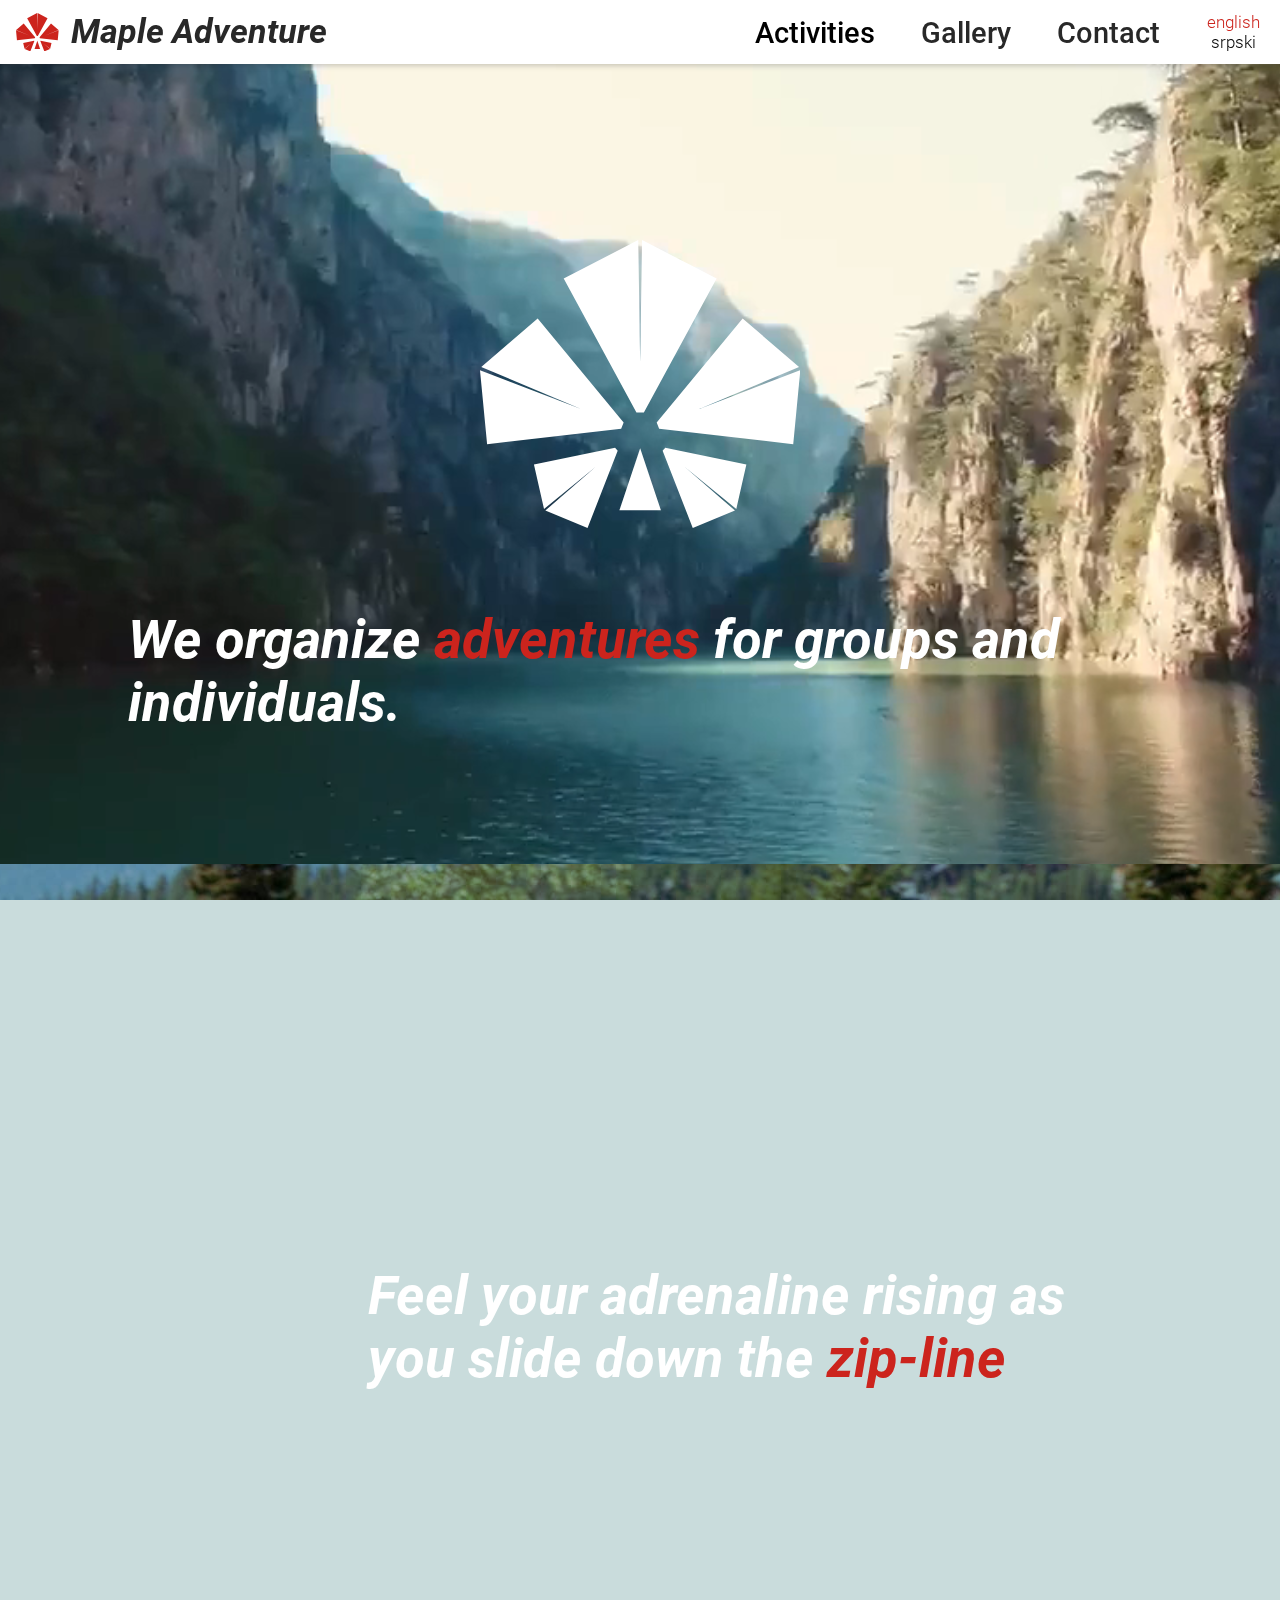
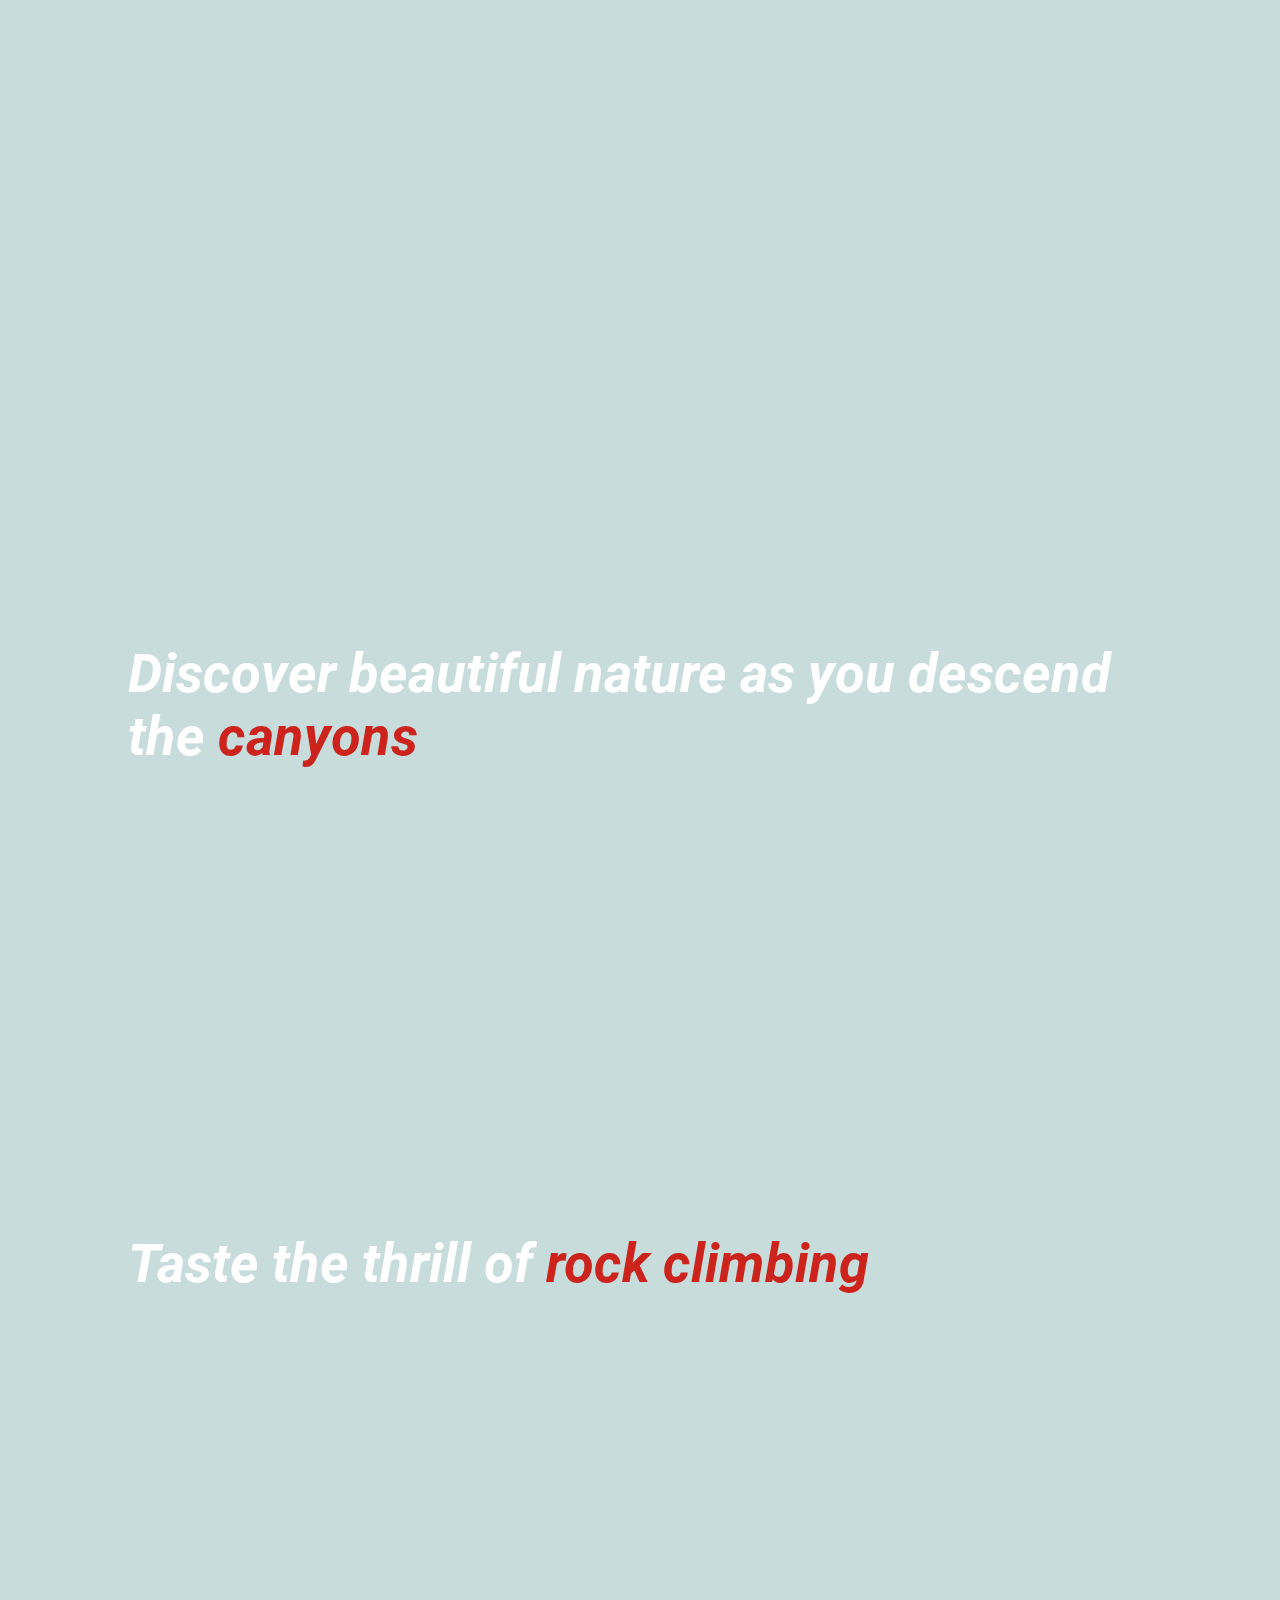
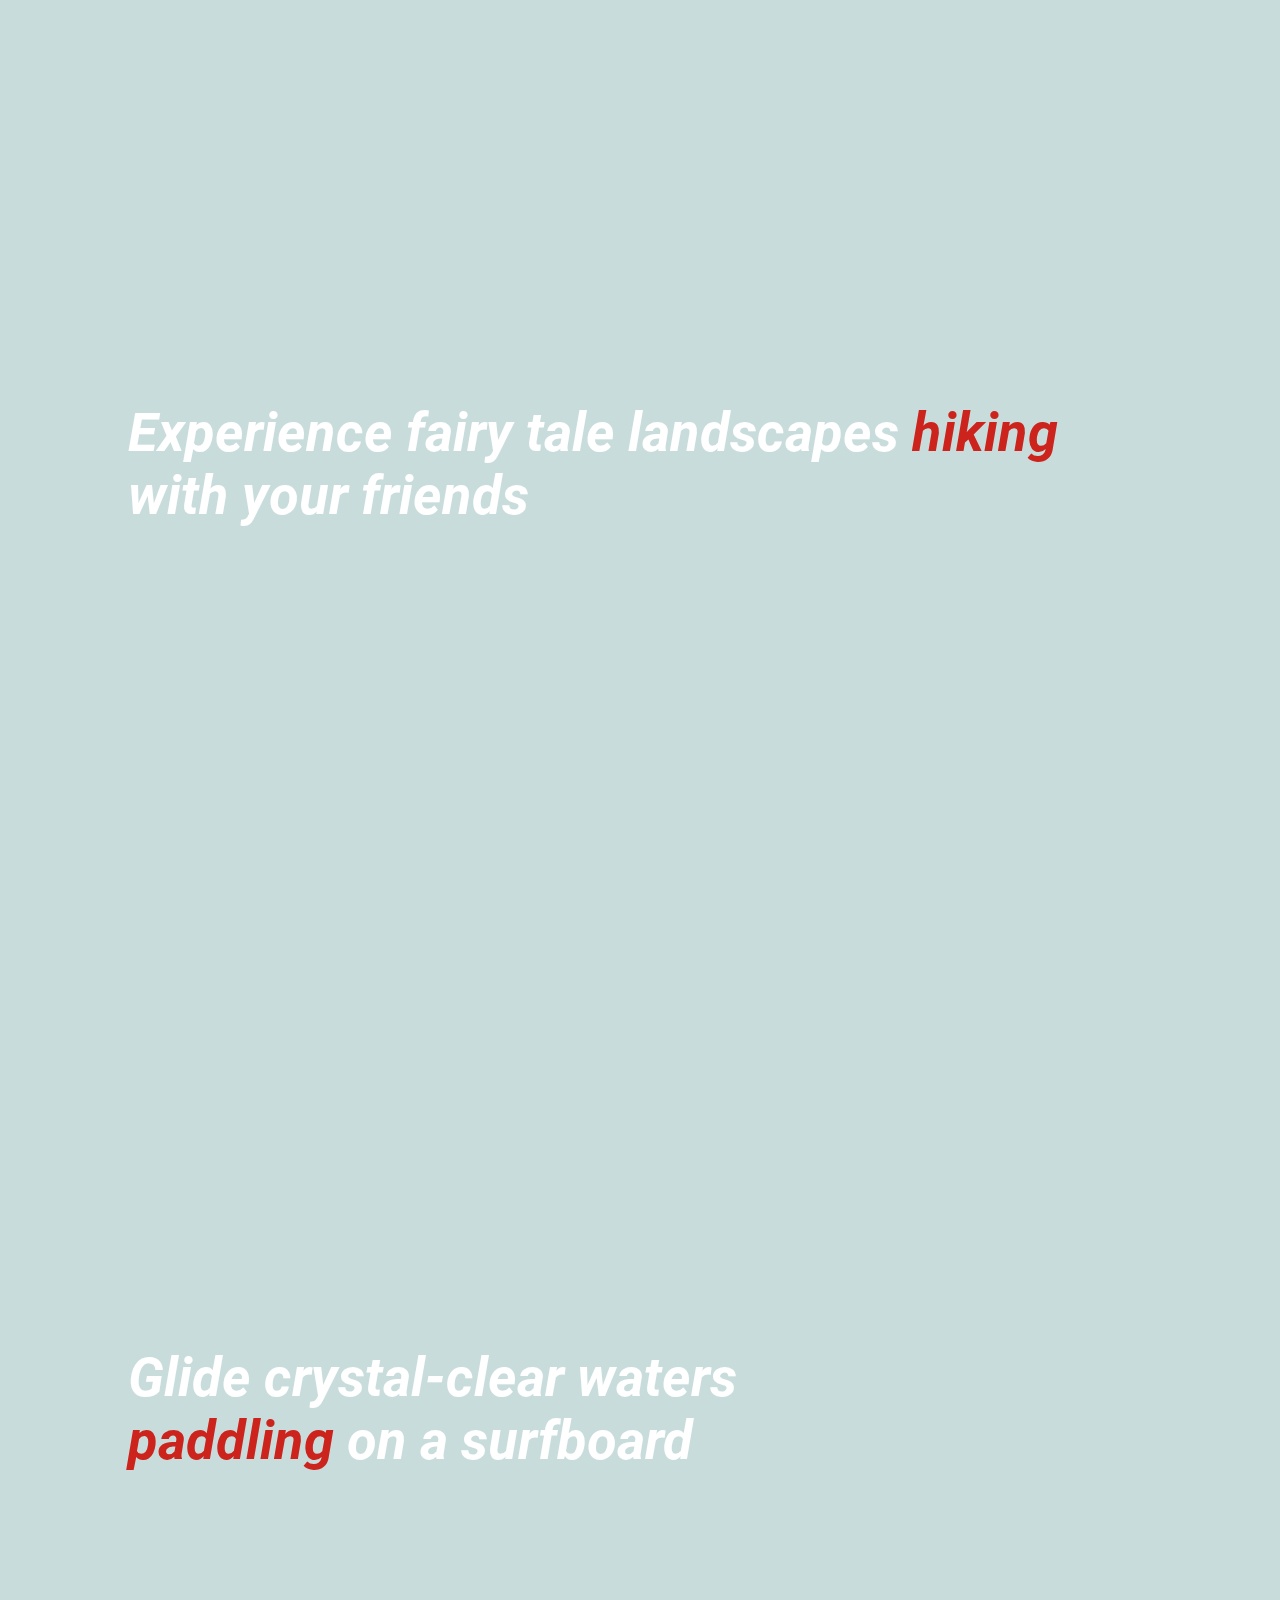
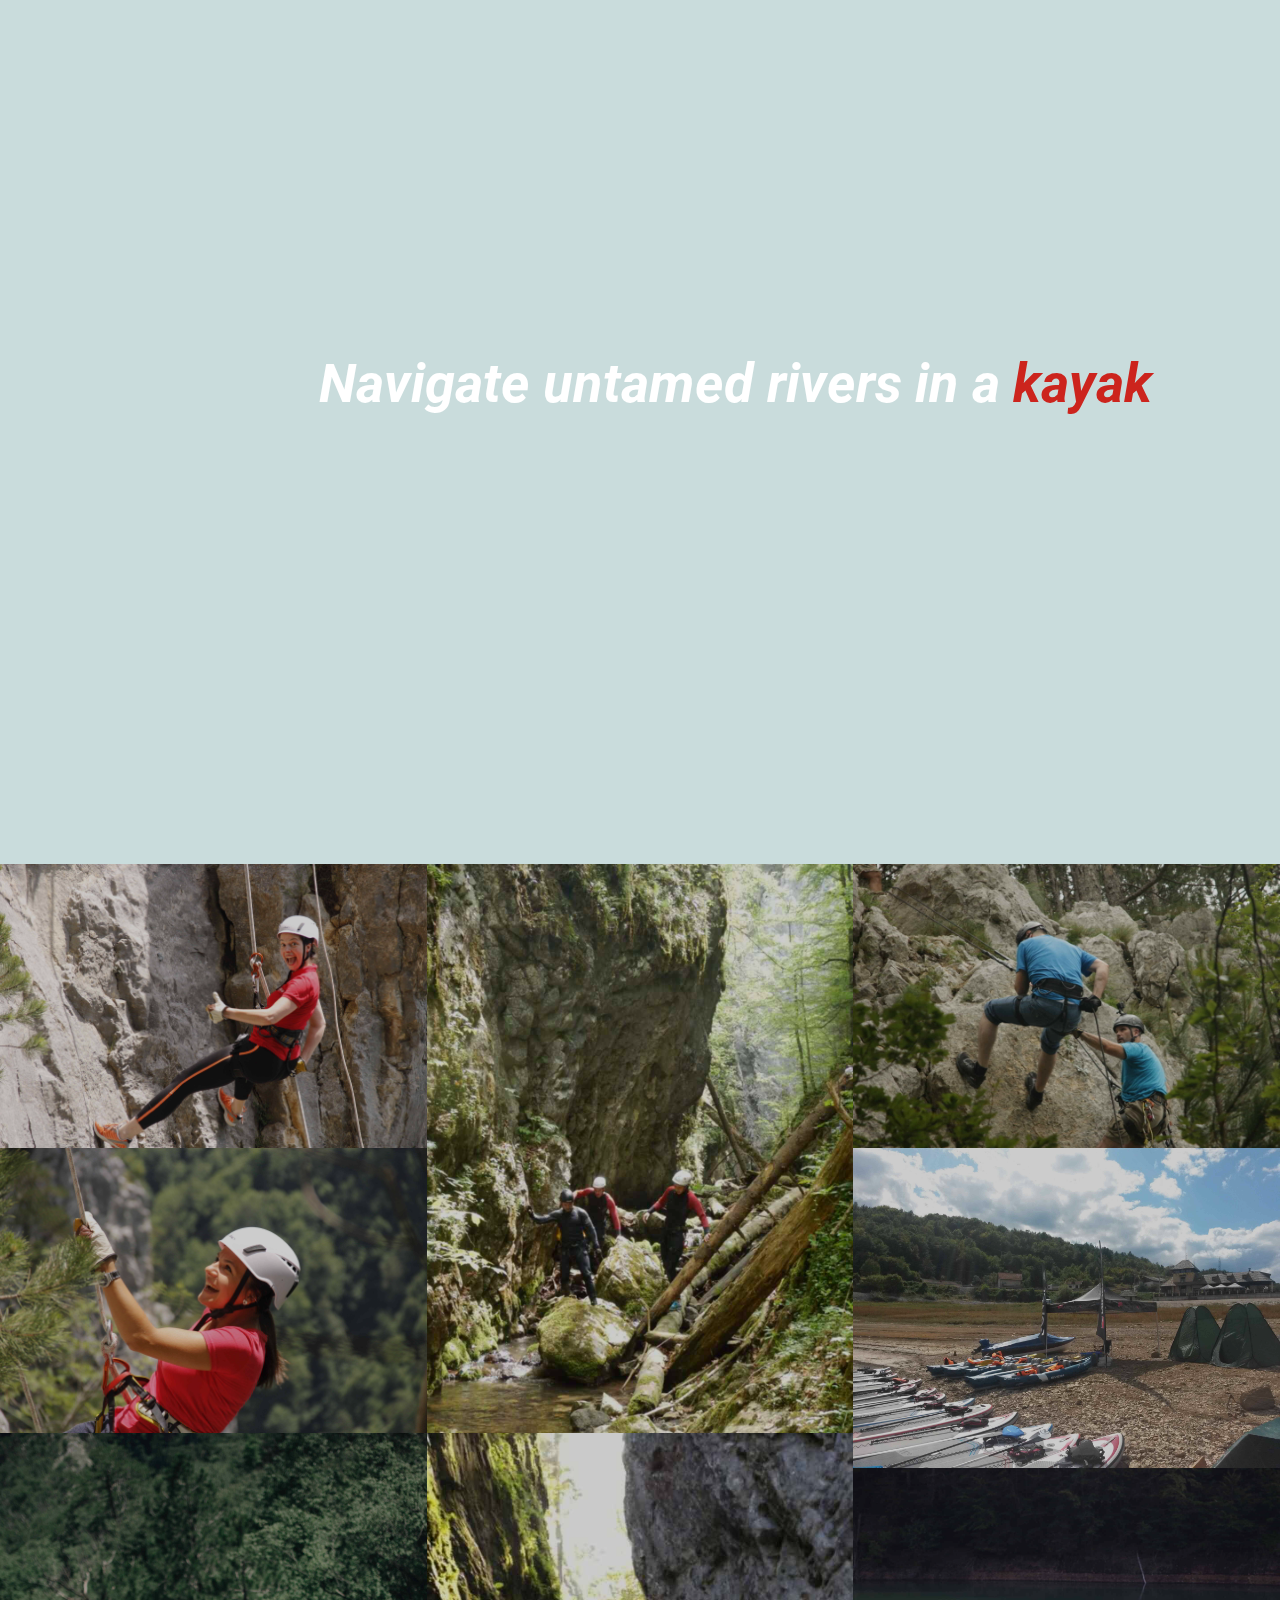
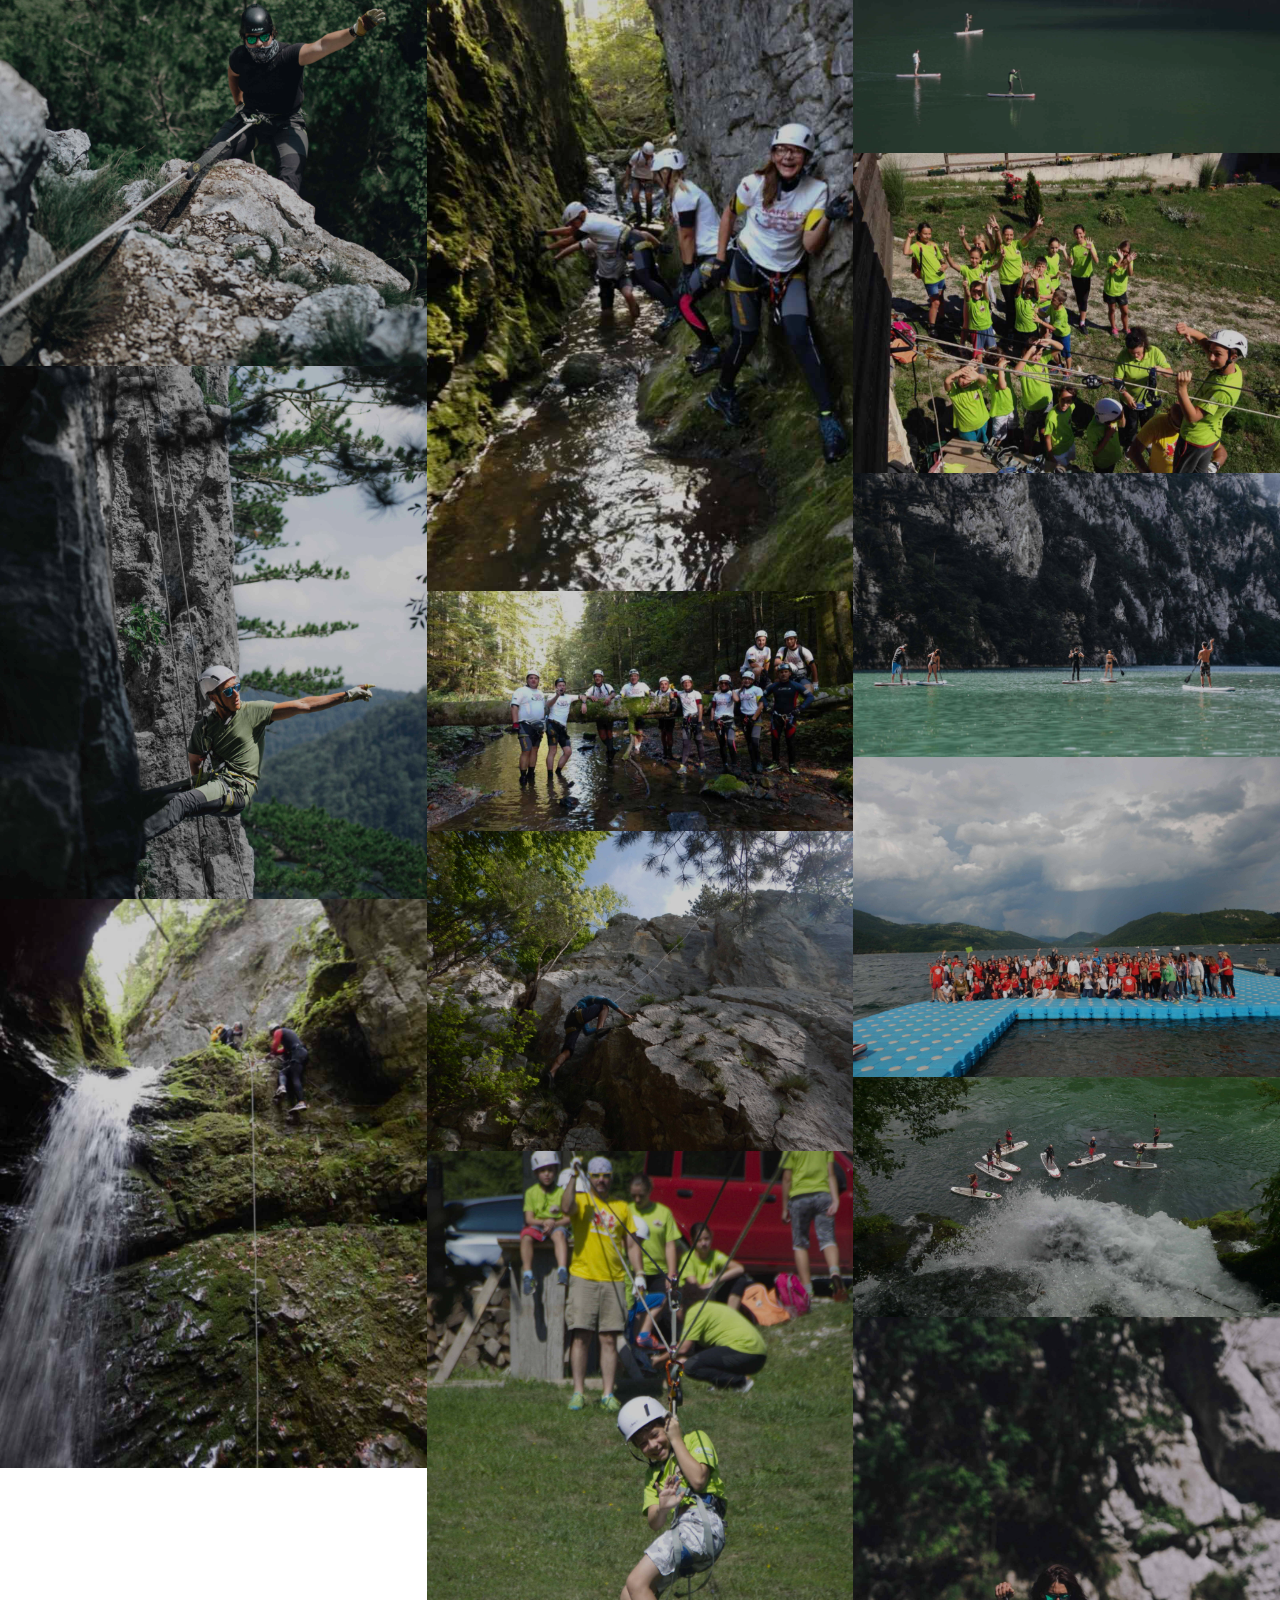
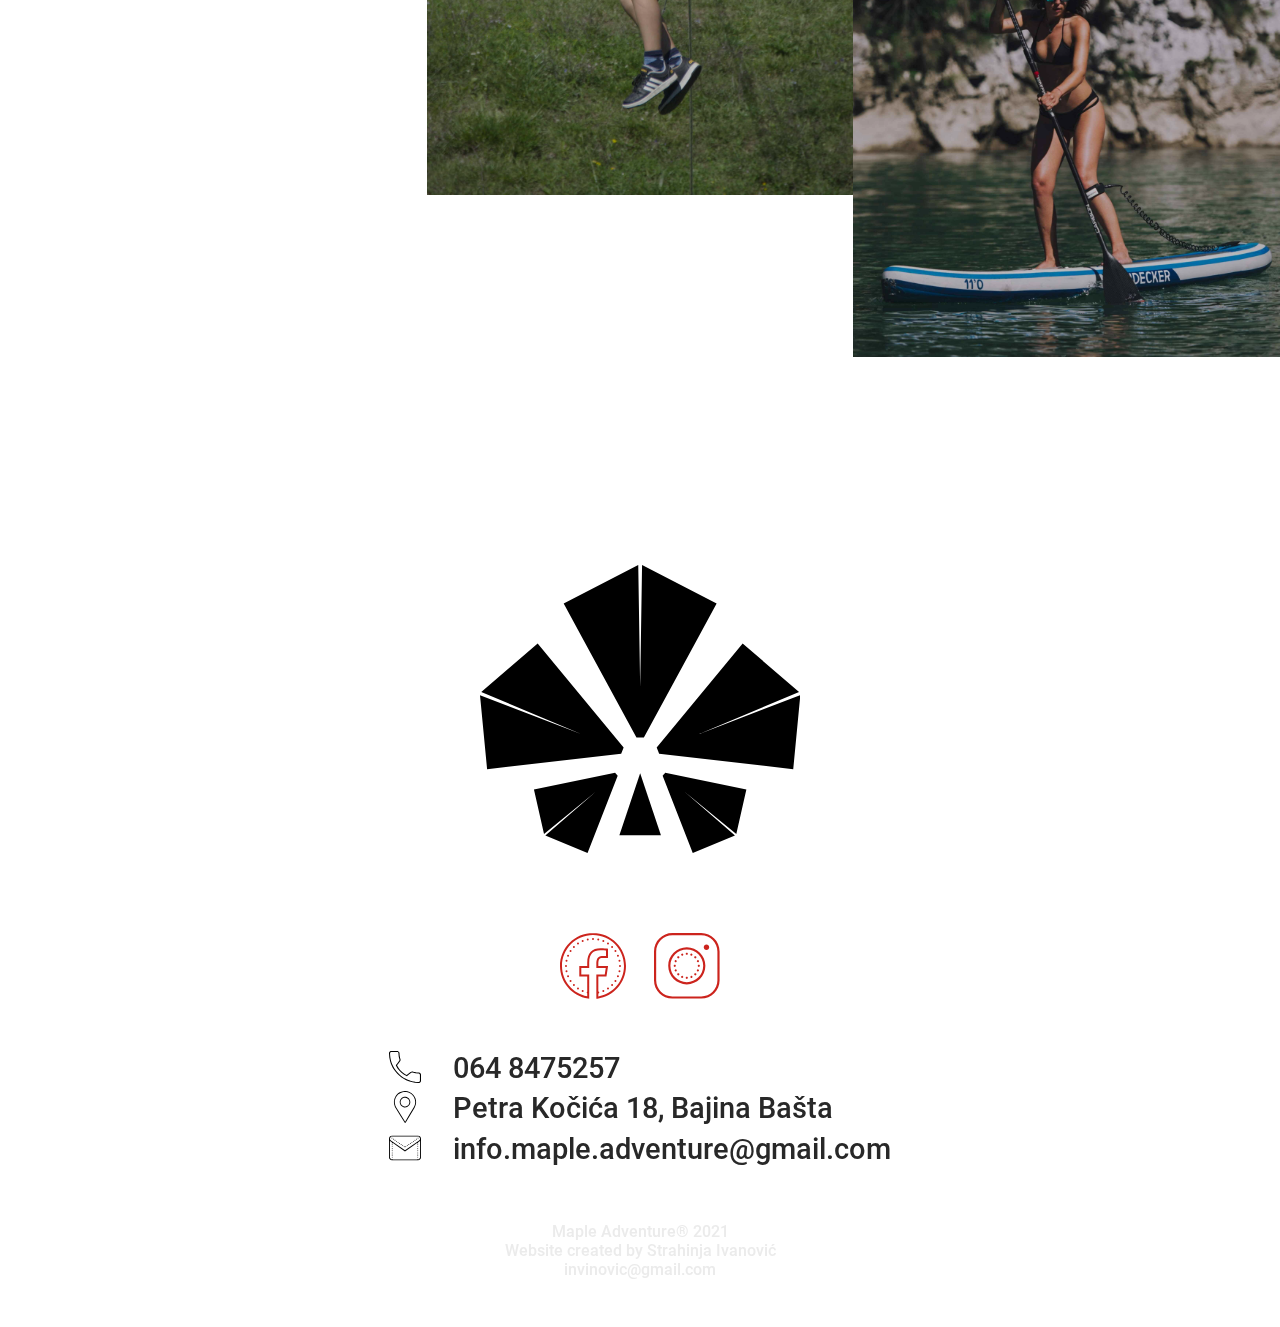
==== commit 992a1f58: "video intro" ====
--- a/docs/index.html
+++ b/docs/index.html
@@ -1 +1 @@
-<!DOCTYPE html><html lang="en"><head><meta charset="UTF-8"><title>Maple Adventure</title><link rel="stylesheet" href="style.css"><link rel="shortcut icon" href="images/icons/icon.ico" type="image/x-icon"></head><body><nav><div class="menu"><a href="#"><div class="logo-text"><svg class="logo" version="1.1" viewBox="0 0 107.82 96.941" xmlns="http://www.w3.org/2000/svg"><g transform="translate(-43.375 -148.35)"><g transform="translate(27.796 5.9868)"><g transform="translate(-12.745 118.58)" style="paint-order:stroke fill markers"><path class="logo-part" d="m81.592 23.776-25.098 13.002 24.493 45.055h2.4944l24.493-45.055-25.098-13.002-0.64286 41.124z" style="paint-order:stroke fill markers"/><g transform="translate(-.70789)" style="paint-order:stroke fill markers"><path class="logo-part" d="m29.456 66.533 18.987-16.331 28.936 35.031-0.32483 0.80749-0.17498 0.43497-0.325 0.80792-45.133 5.2353-2.389-24.929 34.016 13.07z" style="paint-order:stroke fill markers"/><path class="logo-part" d="m136.43 66.533-18.987-16.331-28.936 35.031 0.49981 1.2425 0.325 0.80792 45.133 5.2353 2.389-24.929-34.016 13.07z" style="paint-order:stroke fill markers"/></g><g transform="translate(-.39357)" style="paint-order:stroke fill markers"><path class="logo-part" d="m50.266 114.31-3.3915-14.99 27.314-5.6096 0.34431 0.40837 0.18547 0.21998 0.3445 0.40858-10.144 25.973-14.202-5.8758 16.87-14.681z" style="paint-order:stroke fill markers"/><path class="logo-part" d="m114.99 114.31 3.3915-14.99-27.314-5.6096-0.3443 0.40837-0.18547 0.21998-0.3445 0.40858 10.144 25.973 14.202-5.8758-16.87-14.681z" style="paint-order:stroke fill markers"/></g></g><path class="logo-part" d="m76.481 233.36h-13.982l6.9911-20.895z"/></g></g></svg> <span>Maple Adventure</span></div></a><ol><li class="menu-item"><span id="activities_name">Activities</span><ol class="sub-menu"><a class="menu-item" href="#zipline" id="zipline_name">Zip-line</a> <a class="menu-item" href="#canyoning" id="canyoning_name">Canyoning</a> <a class="menu-item" href="#rockclimbing" id="rockclimbing_name">Rock climbing</a> <a class="menu-item" href="#hiking" id="hiking_name">Hiking</a> <a class="menu-item" href="#sup" id="sup_name">SUP</a> <a class="menu-item" href="#kayaking" id="kayaking_name">Kayaking</a></ol></li><a class="menu-item" href="#gallery" id="gallery_name">Gallery</a> <a class="menu-item" href="#contact" id="contact_name">Contact</a><div class="lang"><span id="eng">english</span> <span id="srb">srpski</span></div></ol></div></nav><div class="section" id="intro"><div><svg class="logo-big" version="1.1" viewBox="0 0 107.82 96.941" xmlns="http://www.w3.org/2000/svg"><g transform="translate(-43.375 -148.35)"><g transform="translate(27.796 5.9868)" fill="#fff"><g transform="translate(-12.745 118.58)" style="paint-order:stroke fill markers"><path class="logo-part" d="m81.592 23.776-25.098 13.002 24.493 45.055h2.4944l24.493-45.055-25.098-13.002-0.64286 41.124z" style="paint-order:stroke fill markers"/><g transform="translate(-.70789)" style="paint-order:stroke fill markers"><path class="logo-part" d="m29.456 66.533 18.987-16.331 28.936 35.031-0.32483 0.80749-0.17498 0.43497-0.325 0.80792-45.133 5.2353-2.389-24.929 34.016 13.07z" style="paint-order:stroke fill markers"/><path class="logo-part" d="m136.43 66.533-18.987-16.331-28.936 35.031 0.82481 2.0504 45.133 5.2353 2.389-24.929-34.016 13.07z" style="paint-order:stroke fill markers"/></g><g transform="translate(-.39357)" style="paint-order:stroke fill markers"><path class="logo-part" d="m50.266 114.31-3.3915-14.99 27.314-5.6096 0.34431 0.40837 0.18547 0.21998 0.3445 0.40858-10.144 25.973-14.202-5.8758 16.87-14.681z" style="paint-order:stroke fill markers"/><path class="logo-part" d="m114.99 114.31 3.3915-14.99-27.314-5.6096-0.3443 0.40837-0.18547 0.21998-0.3445 0.40858 10.144 25.973 14.202-5.8758-16.87-14.681z" style="paint-order:stroke fill markers"/></g></g><path class="logo-part" d="m76.481 233.36h-13.982l6.9911-20.895z"/></g></g></svg><div class="about"><span class="name-big" id="intro_1">We organize </span><span class="name-big" id="morpher">adventures </span><span class="name-big" id="intro_2">for groups and individuals.</span></div></div></div><div class="section" id="zipline"><div><span class="name-big"><span id="zipline_1">Feel your adrenaline rising as you slide down the </span><span class="accent" id="zipline_accent">zip-line</span></span></div></div><div class="section" id="canyoning"><div><span class="name-big"><span id="canyoning_1">Discover beautiful nature as you descend the </span><span class="accent" id="canyoning_accent">canyons</span></span></div></div><div class="section" id="rockclimbing"><div><span class="name-big"><span id="rockclimbing_1">Taste the thrill of </span><span class="accent" id="rockclimbing_accent">rock climbing</span></span></div></div><div class="section" id="hiking"><div><span class="name-big"><span id="hiking_1">Experience fairy tale landscapes </span><span class="accent" id="hiking_accent">hiking </span><span id="hiking_2">with your friends</span></span></div></div><div class="section" id="sup"><div><span class="name-big"><span id="sup_1">Glide crystal-clear waters </span><span class="accent" id="sup_accent">paddling </span><span id="sup_2">on a surfboard</span></span></div></div><div class="section" id="kayaking"><div><span class="name-big"><span id="kayak_1">Navigate untamed rivers in a </span><span class="accent" id="kayak_accent">kayak</span></span></div></div><div id="gallery"><div loading="lazy" class="gallery-image"><img src="images/gallery/f_1.jpg"></div><div loading="lazy" class="gallery-image"><img src="images/gallery/f_2.jpg"></div><div loading="lazy" class="gallery-image"><img src="images/gallery/f_3.jpg"></div><div loading="lazy" class="gallery-image"><img src="images/gallery/f_4.jpg"></div><div loading="lazy" class="gallery-image"><img src="images/gallery/f_5.jpg"></div><div loading="lazy" class="gallery-image"><img src="images/gallery/f_6.jpg"></div><div loading="lazy" class="gallery-image"><img src="images/gallery/f_7.jpg"></div><div loading="lazy" class="gallery-image"><img src="images/gallery/f_8.jpg"></div><div loading="lazy" class="gallery-image"><img src="images/gallery/f_9.jpg"></div><div loading="lazy" class="gallery-image"><img src="images/gallery/f_10.jpg"></div><div loading="lazy" class="gallery-image"><img src="images/gallery/f_11.jpg"></div><div loading="lazy" class="gallery-image"><img src="images/gallery/f_12.jpg"></div><div loading="lazy" class="gallery-image"><img src="images/gallery/f_13.jpg"></div><div loading="lazy" class="gallery-image"><img src="images/gallery/f_14.jpg"></div><div loading="lazy" class="gallery-image"><img src="images/gallery/f_15.jpg"></div><div loading="lazy" class="gallery-image"><img src="images/gallery/f_16.jpg"></div><div loading="lazy" class="gallery-image"><img src="images/gallery/f_17.jpg"></div><div loading="lazy" class="gallery-image"><img src="images/gallery/f_18.jpg"></div></div><div id="contact"><svg class="logo-big" version="1.1" viewBox="0 0 107.82 96.941" xmlns="http://www.w3.org/2000/svg"><g transform="translate(-43.375 -148.35)"><g transform="translate(27.796 5.9868)"><g transform="translate(-12.745 118.58)" style="paint-order:stroke fill markers"><path class="logo-part" d="m81.592 23.776-25.098 13.002 24.493 45.055h2.4944l24.493-45.055-25.098-13.002-0.64286 41.124z" style="paint-order:stroke fill markers"/><g transform="translate(-.70789)" style="paint-order:stroke fill markers"><path class="logo-part" d="m29.456 66.533 18.987-16.331 28.936 35.031-0.32483 0.80749-0.17498 0.43497-0.325 0.80792-45.133 5.2353-2.389-24.929 34.016 13.07z" style="paint-order:stroke fill markers"/><path class="logo-part" d="m136.43 66.533-18.987-16.331-28.936 35.031 0.49981 1.2425 0.325 0.80792 45.133 5.2353 2.389-24.929-34.016 13.07z" style="paint-order:stroke fill markers"/></g><g transform="translate(-.39357)" style="paint-order:stroke fill markers"><path class="logo-part" d="m50.266 114.31-3.3915-14.99 27.314-5.6096 0.34431 0.40837 0.18547 0.21998 0.3445 0.40858-10.144 25.973-14.202-5.8758 16.87-14.681z" style="paint-order:stroke fill markers"/><path class="logo-part" d="m114.99 114.31 3.3915-14.99-27.314-5.6096-0.3443 0.40837-0.18547 0.21998-0.3445 0.40858 10.144 25.973 14.202-5.8758-16.87-14.681z" style="paint-order:stroke fill markers"/></g></g><path class="logo-part" d="m76.481 233.36h-13.982l6.9911-20.895z"/></g></g></svg><div class="fb-ig"><a href="https://www.facebook.com/Maple-Adventure-106836347590279" target="_blank" rel="noopener noreferrer"><svg class="contact-ico-xl" version="1.1" xmlns="http://www.w3.org/2000/svg"><path d="m33 0c-18.213 0-33 14.787-33 33 0 16.534 12.19 30.208 28.068 32.594l1.1484 0.17188v-24.285h-7.918v-6.4121h7.918v-5.5957c0-4.4711 1.0791-7.5142 2.9414-9.4512s4.6004-2.8848 8.2754-2.8848c3.1479 0 4.5273 0.20132 5.5625 0.33594v5.4043h-4.252c-1.9506 0-3.4691 1.0417-4.2988 2.4902-0.82977 1.4486-1.1133 3.2476-1.1133 5.1035v4.5977h9.418l-0.99219 6.4121h-8.4238v24.338l1.1348-0.1543c16.104-2.185 28.531-15.968 28.531-32.664 0-18.213-14.787-33-33-33zm0 2c17.133 0 31 13.867 31 31 0 15.299-11.106 27.878-25.666 30.42v-2.9414a1 1 0 0 0 0.93359-0.99805 1 1 0 0 0-0.93359-0.99609v-15.004h8.1387l1.6094-10.412h-9.75v-2.5977c0-1.6381 0.28918-3.1344 0.84766-4.1094 0.55848-0.97494 1.2461-1.4844 2.5645-1.4844h6.252v-9.2148l-0.86524-0.11719c-0.91763-0.12414-2.9599-0.4082-6.6973-0.4082-4.0271 0-7.3961 1.0862-9.7168 3.5s-3.5 6.04-3.5 10.836v3.5957h-7.918v10.412h7.918v15.145a1 1 0 0 0-0.48438 0.85547 1 1 0 0 0 0.48438 0.85547v2.998c-14.338-2.7231-25.217-15.194-25.217-30.334 0-17.133 13.867-31 31-31zm0 3a1 1 0 0 0-1 1 1 1 0 0 0 1 1 1 1 0 0 0 1-1 1 1 0 0 0-1-1zm-5.2676 0.51953a1 1 0 0 0-1 1 1 1 0 0 0 1 1 1 1 0 0 0 1-1 1 1 0 0 0-1-1zm10.535 0a1 1 0 0 0-1 1 1 1 0 0 0 1 1 1 1 0 0 0 1-1 1 1 0 0 0-1-1zm-15.6 1.5352a1 1 0 0 0-1 1 1 1 0 0 0 1 1 1 1 0 0 0 1-1 1 1 0 0 0-1-1zm20.664 0a1 1 0 0 0-1 1 1 1 0 0 0 1 1 1 1 0 0 0 1-1 1 1 0 0 0-1-1zm-25.332 2.4961a1 1 0 0 0-1 1 1 1 0 0 0 1 1 1 1 0 0 0 1-1 1 1 0 0 0-1-1zm30 0a1 1 0 0 0-1 1 1 1 0 0 0 1 1 1 1 0 0 0 1-1 1 1 0 0 0-1-1zm-34.092 3.3574a1 1 0 0 0-1 1 1 1 0 0 0 1 1 1 1 0 0 0 1-1 1 1 0 0 0-1-1zm38.184 0a1 1 0 0 0-1 1 1 1 0 0 0 1 1 1 1 0 0 0 1-1 1 1 0 0 0-1-1zm-41.541 4.0918a1 1 0 0 0-1 1 1 1 0 0 0 1 1 1 1 0 0 0 1-1 1 1 0 0 0-1-1zm44.898 0a1 1 0 0 0-1 1 1 1 0 0 0 1 1 1 1 0 0 0 1-1 1 1 0 0 0-1-1zm-47.395 4.668a1 1 0 0 0-1 1 1 1 0 0 0 1 1 1 1 0 0 0 1-1 1 1 0 0 0-1-1zm49.891 0a1 1 0 0 0-1 1 1 1 0 0 0 1 1 1 1 0 0 0 1-1 1 1 0 0 0-1-1zm-51.426 5.0645a1 1 0 0 0-1 1 1 1 0 0 0 1 1 1 1 0 0 0 1-1 1 1 0 0 0-1-1zm52.961 0a1 1 0 0 0-1 1 1 1 0 0 0 1 1 1 1 0 0 0 1-1 1 1 0 0 0-1-1zm-53.48 5.2676a1 1 0 0 0-1 1 1 1 0 0 0 1 1 1 1 0 0 0 1-1 1 1 0 0 0-1-1zm54 0a1 1 0 0 0-1 1 1 1 0 0 0 1 1 1 1 0 0 0 1-1 1 1 0 0 0-1-1zm-53.48 5.2676a1 1 0 0 0-1 1 1 1 0 0 0 1 1 1 1 0 0 0 1-1 1 1 0 0 0-1-1zm52.961 0a1 1 0 0 0-1 1 1 1 0 0 0 1 1 1 1 0 0 0 1-1 1 1 0 0 0-1-1zm-51.426 5.0645a1 1 0 0 0-1 1 1 1 0 0 0 1 1 1 1 0 0 0 1-1 1 1 0 0 0-1-1zm49.891 0a1 1 0 0 0-1 1 1 1 0 0 0 1 1 1 1 0 0 0 1-1 1 1 0 0 0-1-1zm-47.395 4.668a1 1 0 0 0-1 1 1 1 0 0 0 1 1 1 1 0 0 0 1-1 1 1 0 0 0-1-1zm44.898 0a1 1 0 0 0-1 1 1 1 0 0 0 1 1 1 1 0 0 0 1-1 1 1 0 0 0-1-1zm-41.541 4.0918a1 1 0 0 0-1 1 1 1 0 0 0 1 1 1 1 0 0 0 1-1 1 1 0 0 0-1-1zm38.184 0a1 1 0 0 0-1 1 1 1 0 0 0 1 1 1 1 0 0 0 1-1 1 1 0 0 0-1-1zm-34.092 3.3574a1 1 0 0 0-1 1 1 1 0 0 0 1 1 1 1 0 0 0 1-1 1 1 0 0 0-1-1zm30 0a1 1 0 0 0-1 1 1 1 0 0 0 1 1 1 1 0 0 0 1-1 1 1 0 0 0-1-1zm-25.332 2.4961a1 1 0 0 0-1 1 1 1 0 0 0 1 1 1 1 0 0 0 1-1 1 1 0 0 0-1-1zm20.664 0a1 1 0 0 0-1 1 1 1 0 0 0 1 1 1 1 0 0 0 1-1 1 1 0 0 0-1-1z"/></svg> </a><a href="https://www.instagram.com/maple.adventure" target="_blank" rel="noopener noreferrer"><svg class="contact-ico-xl" version="1.1" viewBox="0 0 60 60" xmlns="http://www.w3.org/2000/svg"><path d="m16.816 0c-9.2734 0-16.816 7.543-16.816 16.816v26.367c0 9.2734 7.543 16.816 16.816 16.816h26.367c9.2734 0 16.816-7.543 16.816-16.816v-26.367c0-9.2734-7.543-16.816-16.816-16.816zm0 2h26.367c8.1914 0 14.816 6.625 14.816 14.816v26.367c0 8.1914-6.625 14.816-14.816 14.816h-26.367c-8.1914 0-14.816-6.625-14.816-14.816v-26.367c0-8.1914 6.625-14.816 14.816-14.816zm31.184 8.5c-1.3789 0-2.5 1.1211-2.5 2.5s1.1211 2.5 2.5 2.5 2.5-1.1211 2.5-2.5-1.1211-2.5-2.5-2.5zm-18 2.5c-9.3789 0-17 7.6211-17 17s7.6211 17 17 17 17-7.6211 17-17-7.6211-17-17-17zm0 2c8.2969 0 15 6.7031 15 15s-6.7031 15-15 15-15-6.7031-15-15 6.7031-15 15-15zm0 3c-0.55078 0-1 0.44922-1 1s0.44922 1 1 1 1-0.44922 1-1-0.44922-1-1-1zm-4.2031 0.83594c-0.13281 0-0.26562 0.02344-0.39062 0.07422-0.50781 0.21484-0.75 0.79688-0.53906 1.3086 0.21094 0.51172 0.79688 0.75391 1.3047 0.54297 0.51172-0.21484 0.75391-0.79688 0.54297-1.3086-0.15234-0.37109-0.51562-0.61328-0.91797-0.61719zm8.4336 0c-0.41406-0.0078-0.78906 0.23438-0.94531 0.61719-0.21094 0.51172 0.03125 1.0938 0.54297 1.3086 0.50781 0.21094 1.0938-0.03125 1.3047-0.54297 0.21094-0.51172-0.03125-1.0938-0.53906-1.3086-0.11719-0.04687-0.23828-0.07031-0.36328-0.07422zm-11.996 2.3867c-0.26953-0.0039-0.52734 0.10156-0.71875 0.29297-0.39062 0.39062-0.39062 1.0234 0 1.4141s1.0234 0.39062 1.4141 0 0.39062-1.0234 0-1.4141c-0.18359-0.18359-0.43359-0.28906-0.69531-0.29297zm15.559 0c-0.27344-0.0039-0.53125 0.10156-0.72266 0.29297-0.39062 0.39062-0.39062 1.0234 0 1.4141s1.0234 0.39062 1.4141 0 0.39062-1.0234 0-1.4141c-0.18359-0.18359-0.43359-0.28906-0.69141-0.29297zm2.3789 3.5664c-0.13672 0-0.26953 0.02344-0.39062 0.07422-0.51172 0.21484-0.75391 0.79688-0.54297 1.3086 0.21094 0.51172 0.79688 0.75391 1.3086 0.54297 0.50781-0.21484 0.75-0.79688 0.53906-1.3086-0.15234-0.37109-0.51562-0.61328-0.91406-0.61719zm-20.312 0.0039c-0.41406-0.01172-0.78906 0.23438-0.94531 0.61328-0.21094 0.51172 0.03125 1.0977 0.53906 1.3086 0.24609 0.10156 0.52344 0.10156 0.76953 0 0.24219-0.10156 0.4375-0.29688 0.53906-0.54297 0.10156-0.24609 0.10156-0.51953 0-0.76562-0.10156-0.24609-0.29688-0.44141-0.54297-0.54297-0.11328-0.04297-0.23438-0.07031-0.35938-0.07031zm-0.85938 4.207c-0.55078 0-1 0.44922-1 1s0.44922 1 1 1 1-0.44922 1-1-0.44922-1-1-1zm22 0c-0.55078 0-1 0.44922-1 1s0.44922 1 1 1 1-0.44922 1-1-0.44922-1-1-1zm-21.156 4.207c-0.13281 0-0.26562 0.02734-0.39062 0.07813-0.50781 0.21094-0.75 0.79688-0.53906 1.3086 0.21094 0.50781 0.79688 0.75 1.3047 0.53906 0.51172-0.21094 0.75391-0.79688 0.54297-1.3047-0.15234-0.37109-0.51562-0.61719-0.91797-0.62109zm20.344 0c-0.41406-0.0078-0.78906 0.23828-0.94922 0.61719-0.21094 0.51172 0.03125 1.0938 0.54297 1.3047 0.51172 0.21484 1.0938-0.02734 1.3086-0.53906 0.21094-0.51172-0.03125-1.0938-0.54297-1.3086-0.11328-0.04687-0.23828-0.07031-0.35938-0.07422zm-17.953 3.5703c-0.26953-0.0039-0.53125 0.10156-0.71875 0.29297-0.39062 0.39062-0.39062 1.0234 0 1.4141 0.38672 0.39062 1.0234 0.39062 1.4102 0 0.39062-0.39062 0.39062-1.0234 0-1.4141-0.18359-0.18359-0.42969-0.28906-0.69141-0.29297zm15.559 0.0039c-0.27344-0.0078-0.53125 0.09766-0.72266 0.28906-0.1875 0.1875-0.29297 0.44141-0.29297 0.70703s0.10547 0.51953 0.29297 0.70703c0.39062 0.39062 1.0234 0.39062 1.4141 0 0.1875-0.1875 0.29297-0.44141 0.29297-0.70703s-0.10547-0.51953-0.29297-0.70703c-0.18359-0.18359-0.43359-0.28906-0.69141-0.28906zm-11.98 2.3789c-0.41406-0.0078-0.78906 0.23828-0.94531 0.62109-0.21094 0.50781 0.03125 1.0938 0.53906 1.3047 0.51172 0.21094 1.0977-0.03125 1.3086-0.53906 0.21094-0.51172-0.03125-1.0977-0.54297-1.3086-0.11328-0.04687-0.23438-0.07422-0.35938-0.07813zm8.4062 0c-0.13281 0-0.26562 0.02734-0.39062 0.07813-0.51172 0.21094-0.75391 0.79688-0.54297 1.3086 0.21484 0.50781 0.79688 0.75 1.3086 0.53906 0.51172-0.21094 0.75391-0.79688 0.54297-1.3047-0.15625-0.37109-0.51562-0.61719-0.91797-0.62109zm-4.2188 0.83984c-0.55078 0-1 0.44922-1 1s0.44922 1 1 1 1-0.44922 1-1-0.44922-1-1-1z"/></svg></a></div><div class="contact"><div><img src="images/icons/p.svg" class="contact-ico"> <span class="contact-text primary" title="click to copy" onclick="copy(event)">064 8475257</span></div><div><img src="images/icons/l.svg" class="contact-ico"> <span class="contact-text primary" title="click to copy" onclick="copy(event)">Petra Kočića 18, Bajina Bašta</span></div><div><a href="mailto:info.maple.adventure@gmail.com" target="_blank" rel="noopener noreferrer"><img src="images/icons/gm.svg" class="contact-ico"></a><span class="contact-text primary" title="click to copy" onclick="copy(event)">info.maple.adventure@gmail.com</span></div></div></div><footer><span>Maple Adventure® 2021</span> <span>Website created by Strahinja Ivanović</span> <span id="plug">invinovic@gmail.com</span></footer></body><!-- scripts --><script src="scripts/opacity.js"></script><script src="scripts/cookie.js"></script><script src="scripts/nav.js"></script><script src="scripts/morpheus.js"></script><script src="scripts/dict.js"></script><script src="scripts/index.js"></script></html>+<!DOCTYPE html><html lang="en"><head><meta charset="UTF-8"><title>Maple Adventure</title><link rel="stylesheet" href="style.css"><link rel="shortcut icon" href="images/icons/icon.ico" type="image/x-icon"></head><body><nav><div class="menu"><a href="#"><div class="logo-text"><svg class="logo" version="1.1" viewBox="0 0 107.82 96.941" xmlns="http://www.w3.org/2000/svg"><g transform="translate(-43.375 -148.35)"><g transform="translate(27.796 5.9868)"><g transform="translate(-12.745 118.58)" style="paint-order:stroke fill markers"><path class="logo-part" d="m81.592 23.776-25.098 13.002 24.493 45.055h2.4944l24.493-45.055-25.098-13.002-0.64286 41.124z" style="paint-order:stroke fill markers"/><g transform="translate(-.70789)" style="paint-order:stroke fill markers"><path class="logo-part" d="m29.456 66.533 18.987-16.331 28.936 35.031-0.32483 0.80749-0.17498 0.43497-0.325 0.80792-45.133 5.2353-2.389-24.929 34.016 13.07z" style="paint-order:stroke fill markers"/><path class="logo-part" d="m136.43 66.533-18.987-16.331-28.936 35.031 0.49981 1.2425 0.325 0.80792 45.133 5.2353 2.389-24.929-34.016 13.07z" style="paint-order:stroke fill markers"/></g><g transform="translate(-.39357)" style="paint-order:stroke fill markers"><path class="logo-part" d="m50.266 114.31-3.3915-14.99 27.314-5.6096 0.34431 0.40837 0.18547 0.21998 0.3445 0.40858-10.144 25.973-14.202-5.8758 16.87-14.681z" style="paint-order:stroke fill markers"/><path class="logo-part" d="m114.99 114.31 3.3915-14.99-27.314-5.6096-0.3443 0.40837-0.18547 0.21998-0.3445 0.40858 10.144 25.973 14.202-5.8758-16.87-14.681z" style="paint-order:stroke fill markers"/></g></g><path class="logo-part" d="m76.481 233.36h-13.982l6.9911-20.895z"/></g></g></svg> <span>Maple Adventure</span></div></a><ol><li class="menu-item"><span id="activities_name">Activities</span><ol class="sub-menu"><a class="menu-item" href="#zipline" id="zipline_name">Zip-line</a> <a class="menu-item" href="#canyoning" id="canyoning_name">Canyoning</a> <a class="menu-item" href="#rockclimbing" id="rockclimbing_name">Rock climbing</a> <a class="menu-item" href="#hiking" id="hiking_name">Hiking</a> <a class="menu-item" href="#sup" id="sup_name">SUP</a> <a class="menu-item" href="#kayaking" id="kayaking_name">Kayaking</a></ol></li><a class="menu-item" href="#gallery" id="gallery_name">Gallery</a> <a class="menu-item" href="#contact" id="contact_name">Contact</a><div class="lang"><span id="eng">english</span> <span id="srb">srpski</span></div></ol></div></nav><div class="section" id="intro"><video autoplay muted loop><source src="images/videos/intro.mp4" type="video/mp4"></video><div><svg class="logo-big" version="1.1" viewBox="0 0 107.82 96.941" xmlns="http://www.w3.org/2000/svg"><g transform="translate(-43.375 -148.35)"><g transform="translate(27.796 5.9868)" fill="#fff"><g transform="translate(-12.745 118.58)" style="paint-order:stroke fill markers"><path class="logo-part" d="m81.592 23.776-25.098 13.002 24.493 45.055h2.4944l24.493-45.055-25.098-13.002-0.64286 41.124z" style="paint-order:stroke fill markers"/><g transform="translate(-.70789)" style="paint-order:stroke fill markers"><path class="logo-part" d="m29.456 66.533 18.987-16.331 28.936 35.031-0.32483 0.80749-0.17498 0.43497-0.325 0.80792-45.133 5.2353-2.389-24.929 34.016 13.07z" style="paint-order:stroke fill markers"/><path class="logo-part" d="m136.43 66.533-18.987-16.331-28.936 35.031 0.82481 2.0504 45.133 5.2353 2.389-24.929-34.016 13.07z" style="paint-order:stroke fill markers"/></g><g transform="translate(-.39357)" style="paint-order:stroke fill markers"><path class="logo-part" d="m50.266 114.31-3.3915-14.99 27.314-5.6096 0.34431 0.40837 0.18547 0.21998 0.3445 0.40858-10.144 25.973-14.202-5.8758 16.87-14.681z" style="paint-order:stroke fill markers"/><path class="logo-part" d="m114.99 114.31 3.3915-14.99-27.314-5.6096-0.3443 0.40837-0.18547 0.21998-0.3445 0.40858 10.144 25.973 14.202-5.8758-16.87-14.681z" style="paint-order:stroke fill markers"/></g></g><path class="logo-part" d="m76.481 233.36h-13.982l6.9911-20.895z"/></g></g></svg><div class="about"><span class="name-big" id="intro_1">We organize </span><span class="name-big" id="morpher">adventures </span><span class="name-big" id="intro_2">for groups and individuals.</span></div></div></div><div class="section" id="zipline"><div><span class="name-big"><span id="zipline_1">Feel your adrenaline rising as you slide down the </span><span class="accent" id="zipline_accent">zip-line</span></span></div></div><div class="section" id="canyoning"><div><span class="name-big"><span id="canyoning_1">Discover beautiful nature as you descend the </span><span class="accent" id="canyoning_accent">canyons</span></span></div></div><div class="section" id="rockclimbing"><div><span class="name-big"><span id="rockclimbing_1">Taste the thrill of </span><span class="accent" id="rockclimbing_accent">rock climbing</span></span></div></div><div class="section" id="hiking"><div><span class="name-big"><span id="hiking_1">Experience fairy tale landscapes </span><span class="accent" id="hiking_accent">hiking </span><span id="hiking_2">with your friends</span></span></div></div><div class="section" id="sup"><div><span class="name-big"><span id="sup_1">Glide crystal-clear waters </span><span class="accent" id="sup_accent">paddling </span><span id="sup_2">on a surfboard</span></span></div></div><div class="section" id="kayaking"><div><span class="name-big"><span id="kayak_1">Navigate untamed rivers in a </span><span class="accent" id="kayak_accent">kayak</span></span></div></div><div id="gallery"><div loading="lazy" class="gallery-image"><img src="images/gallery/f_1.jpg"></div><div loading="lazy" class="gallery-image"><img src="images/gallery/f_2.jpg"></div><div loading="lazy" class="gallery-image"><img src="images/gallery/f_3.jpg"></div><div loading="lazy" class="gallery-image"><img src="images/gallery/f_4.jpg"></div><div loading="lazy" class="gallery-image"><img src="images/gallery/f_5.jpg"></div><div loading="lazy" class="gallery-image"><img src="images/gallery/f_6.jpg"></div><div loading="lazy" class="gallery-image"><img src="images/gallery/f_7.jpg"></div><div loading="lazy" class="gallery-image"><img src="images/gallery/f_8.jpg"></div><div loading="lazy" class="gallery-image"><img src="images/gallery/f_9.jpg"></div><div loading="lazy" class="gallery-image"><img src="images/gallery/f_10.jpg"></div><div loading="lazy" class="gallery-image"><img src="images/gallery/f_11.jpg"></div><div loading="lazy" class="gallery-image"><img src="images/gallery/f_12.jpg"></div><div loading="lazy" class="gallery-image"><img src="images/gallery/f_13.jpg"></div><div loading="lazy" class="gallery-image"><img src="images/gallery/f_14.jpg"></div><div loading="lazy" class="gallery-image"><img src="images/gallery/f_15.jpg"></div><div loading="lazy" class="gallery-image"><img src="images/gallery/f_16.jpg"></div><div loading="lazy" class="gallery-image"><img src="images/gallery/f_17.jpg"></div><div loading="lazy" class="gallery-image"><img src="images/gallery/f_18.jpg"></div></div><div id="contact"><svg class="logo-big" version="1.1" viewBox="0 0 107.82 96.941" xmlns="http://www.w3.org/2000/svg"><g transform="translate(-43.375 -148.35)"><g transform="translate(27.796 5.9868)"><g transform="translate(-12.745 118.58)" style="paint-order:stroke fill markers"><path class="logo-part" d="m81.592 23.776-25.098 13.002 24.493 45.055h2.4944l24.493-45.055-25.098-13.002-0.64286 41.124z" style="paint-order:stroke fill markers"/><g transform="translate(-.70789)" style="paint-order:stroke fill markers"><path class="logo-part" d="m29.456 66.533 18.987-16.331 28.936 35.031-0.32483 0.80749-0.17498 0.43497-0.325 0.80792-45.133 5.2353-2.389-24.929 34.016 13.07z" style="paint-order:stroke fill markers"/><path class="logo-part" d="m136.43 66.533-18.987-16.331-28.936 35.031 0.49981 1.2425 0.325 0.80792 45.133 5.2353 2.389-24.929-34.016 13.07z" style="paint-order:stroke fill markers"/></g><g transform="translate(-.39357)" style="paint-order:stroke fill markers"><path class="logo-part" d="m50.266 114.31-3.3915-14.99 27.314-5.6096 0.34431 0.40837 0.18547 0.21998 0.3445 0.40858-10.144 25.973-14.202-5.8758 16.87-14.681z" style="paint-order:stroke fill markers"/><path class="logo-part" d="m114.99 114.31 3.3915-14.99-27.314-5.6096-0.3443 0.40837-0.18547 0.21998-0.3445 0.40858 10.144 25.973 14.202-5.8758-16.87-14.681z" style="paint-order:stroke fill markers"/></g></g><path class="logo-part" d="m76.481 233.36h-13.982l6.9911-20.895z"/></g></g></svg><div class="fb-ig"><a href="https://www.facebook.com/Maple-Adventure-106836347590279" target="_blank" rel="noopener noreferrer"><svg class="contact-ico-xl" version="1.1" xmlns="http://www.w3.org/2000/svg"><path d="m33 0c-18.213 0-33 14.787-33 33 0 16.534 12.19 30.208 28.068 32.594l1.1484 0.17188v-24.285h-7.918v-6.4121h7.918v-5.5957c0-4.4711 1.0791-7.5142 2.9414-9.4512s4.6004-2.8848 8.2754-2.8848c3.1479 0 4.5273 0.20132 5.5625 0.33594v5.4043h-4.252c-1.9506 0-3.4691 1.0417-4.2988 2.4902-0.82977 1.4486-1.1133 3.2476-1.1133 5.1035v4.5977h9.418l-0.99219 6.4121h-8.4238v24.338l1.1348-0.1543c16.104-2.185 28.531-15.968 28.531-32.664 0-18.213-14.787-33-33-33zm0 2c17.133 0 31 13.867 31 31 0 15.299-11.106 27.878-25.666 30.42v-2.9414a1 1 0 0 0 0.93359-0.99805 1 1 0 0 0-0.93359-0.99609v-15.004h8.1387l1.6094-10.412h-9.75v-2.5977c0-1.6381 0.28918-3.1344 0.84766-4.1094 0.55848-0.97494 1.2461-1.4844 2.5645-1.4844h6.252v-9.2148l-0.86524-0.11719c-0.91763-0.12414-2.9599-0.4082-6.6973-0.4082-4.0271 0-7.3961 1.0862-9.7168 3.5s-3.5 6.04-3.5 10.836v3.5957h-7.918v10.412h7.918v15.145a1 1 0 0 0-0.48438 0.85547 1 1 0 0 0 0.48438 0.85547v2.998c-14.338-2.7231-25.217-15.194-25.217-30.334 0-17.133 13.867-31 31-31zm0 3a1 1 0 0 0-1 1 1 1 0 0 0 1 1 1 1 0 0 0 1-1 1 1 0 0 0-1-1zm-5.2676 0.51953a1 1 0 0 0-1 1 1 1 0 0 0 1 1 1 1 0 0 0 1-1 1 1 0 0 0-1-1zm10.535 0a1 1 0 0 0-1 1 1 1 0 0 0 1 1 1 1 0 0 0 1-1 1 1 0 0 0-1-1zm-15.6 1.5352a1 1 0 0 0-1 1 1 1 0 0 0 1 1 1 1 0 0 0 1-1 1 1 0 0 0-1-1zm20.664 0a1 1 0 0 0-1 1 1 1 0 0 0 1 1 1 1 0 0 0 1-1 1 1 0 0 0-1-1zm-25.332 2.4961a1 1 0 0 0-1 1 1 1 0 0 0 1 1 1 1 0 0 0 1-1 1 1 0 0 0-1-1zm30 0a1 1 0 0 0-1 1 1 1 0 0 0 1 1 1 1 0 0 0 1-1 1 1 0 0 0-1-1zm-34.092 3.3574a1 1 0 0 0-1 1 1 1 0 0 0 1 1 1 1 0 0 0 1-1 1 1 0 0 0-1-1zm38.184 0a1 1 0 0 0-1 1 1 1 0 0 0 1 1 1 1 0 0 0 1-1 1 1 0 0 0-1-1zm-41.541 4.0918a1 1 0 0 0-1 1 1 1 0 0 0 1 1 1 1 0 0 0 1-1 1 1 0 0 0-1-1zm44.898 0a1 1 0 0 0-1 1 1 1 0 0 0 1 1 1 1 0 0 0 1-1 1 1 0 0 0-1-1zm-47.395 4.668a1 1 0 0 0-1 1 1 1 0 0 0 1 1 1 1 0 0 0 1-1 1 1 0 0 0-1-1zm49.891 0a1 1 0 0 0-1 1 1 1 0 0 0 1 1 1 1 0 0 0 1-1 1 1 0 0 0-1-1zm-51.426 5.0645a1 1 0 0 0-1 1 1 1 0 0 0 1 1 1 1 0 0 0 1-1 1 1 0 0 0-1-1zm52.961 0a1 1 0 0 0-1 1 1 1 0 0 0 1 1 1 1 0 0 0 1-1 1 1 0 0 0-1-1zm-53.48 5.2676a1 1 0 0 0-1 1 1 1 0 0 0 1 1 1 1 0 0 0 1-1 1 1 0 0 0-1-1zm54 0a1 1 0 0 0-1 1 1 1 0 0 0 1 1 1 1 0 0 0 1-1 1 1 0 0 0-1-1zm-53.48 5.2676a1 1 0 0 0-1 1 1 1 0 0 0 1 1 1 1 0 0 0 1-1 1 1 0 0 0-1-1zm52.961 0a1 1 0 0 0-1 1 1 1 0 0 0 1 1 1 1 0 0 0 1-1 1 1 0 0 0-1-1zm-51.426 5.0645a1 1 0 0 0-1 1 1 1 0 0 0 1 1 1 1 0 0 0 1-1 1 1 0 0 0-1-1zm49.891 0a1 1 0 0 0-1 1 1 1 0 0 0 1 1 1 1 0 0 0 1-1 1 1 0 0 0-1-1zm-47.395 4.668a1 1 0 0 0-1 1 1 1 0 0 0 1 1 1 1 0 0 0 1-1 1 1 0 0 0-1-1zm44.898 0a1 1 0 0 0-1 1 1 1 0 0 0 1 1 1 1 0 0 0 1-1 1 1 0 0 0-1-1zm-41.541 4.0918a1 1 0 0 0-1 1 1 1 0 0 0 1 1 1 1 0 0 0 1-1 1 1 0 0 0-1-1zm38.184 0a1 1 0 0 0-1 1 1 1 0 0 0 1 1 1 1 0 0 0 1-1 1 1 0 0 0-1-1zm-34.092 3.3574a1 1 0 0 0-1 1 1 1 0 0 0 1 1 1 1 0 0 0 1-1 1 1 0 0 0-1-1zm30 0a1 1 0 0 0-1 1 1 1 0 0 0 1 1 1 1 0 0 0 1-1 1 1 0 0 0-1-1zm-25.332 2.4961a1 1 0 0 0-1 1 1 1 0 0 0 1 1 1 1 0 0 0 1-1 1 1 0 0 0-1-1zm20.664 0a1 1 0 0 0-1 1 1 1 0 0 0 1 1 1 1 0 0 0 1-1 1 1 0 0 0-1-1z"/></svg> </a><a href="https://www.instagram.com/maple.adventure" target="_blank" rel="noopener noreferrer"><svg class="contact-ico-xl" version="1.1" viewBox="0 0 60 60" xmlns="http://www.w3.org/2000/svg"><path d="m16.816 0c-9.2734 0-16.816 7.543-16.816 16.816v26.367c0 9.2734 7.543 16.816 16.816 16.816h26.367c9.2734 0 16.816-7.543 16.816-16.816v-26.367c0-9.2734-7.543-16.816-16.816-16.816zm0 2h26.367c8.1914 0 14.816 6.625 14.816 14.816v26.367c0 8.1914-6.625 14.816-14.816 14.816h-26.367c-8.1914 0-14.816-6.625-14.816-14.816v-26.367c0-8.1914 6.625-14.816 14.816-14.816zm31.184 8.5c-1.3789 0-2.5 1.1211-2.5 2.5s1.1211 2.5 2.5 2.5 2.5-1.1211 2.5-2.5-1.1211-2.5-2.5-2.5zm-18 2.5c-9.3789 0-17 7.6211-17 17s7.6211 17 17 17 17-7.6211 17-17-7.6211-17-17-17zm0 2c8.2969 0 15 6.7031 15 15s-6.7031 15-15 15-15-6.7031-15-15 6.7031-15 15-15zm0 3c-0.55078 0-1 0.44922-1 1s0.44922 1 1 1 1-0.44922 1-1-0.44922-1-1-1zm-4.2031 0.83594c-0.13281 0-0.26562 0.02344-0.39062 0.07422-0.50781 0.21484-0.75 0.79688-0.53906 1.3086 0.21094 0.51172 0.79688 0.75391 1.3047 0.54297 0.51172-0.21484 0.75391-0.79688 0.54297-1.3086-0.15234-0.37109-0.51562-0.61328-0.91797-0.61719zm8.4336 0c-0.41406-0.0078-0.78906 0.23438-0.94531 0.61719-0.21094 0.51172 0.03125 1.0938 0.54297 1.3086 0.50781 0.21094 1.0938-0.03125 1.3047-0.54297 0.21094-0.51172-0.03125-1.0938-0.53906-1.3086-0.11719-0.04687-0.23828-0.07031-0.36328-0.07422zm-11.996 2.3867c-0.26953-0.0039-0.52734 0.10156-0.71875 0.29297-0.39062 0.39062-0.39062 1.0234 0 1.4141s1.0234 0.39062 1.4141 0 0.39062-1.0234 0-1.4141c-0.18359-0.18359-0.43359-0.28906-0.69531-0.29297zm15.559 0c-0.27344-0.0039-0.53125 0.10156-0.72266 0.29297-0.39062 0.39062-0.39062 1.0234 0 1.4141s1.0234 0.39062 1.4141 0 0.39062-1.0234 0-1.4141c-0.18359-0.18359-0.43359-0.28906-0.69141-0.29297zm2.3789 3.5664c-0.13672 0-0.26953 0.02344-0.39062 0.07422-0.51172 0.21484-0.75391 0.79688-0.54297 1.3086 0.21094 0.51172 0.79688 0.75391 1.3086 0.54297 0.50781-0.21484 0.75-0.79688 0.53906-1.3086-0.15234-0.37109-0.51562-0.61328-0.91406-0.61719zm-20.312 0.0039c-0.41406-0.01172-0.78906 0.23438-0.94531 0.61328-0.21094 0.51172 0.03125 1.0977 0.53906 1.3086 0.24609 0.10156 0.52344 0.10156 0.76953 0 0.24219-0.10156 0.4375-0.29688 0.53906-0.54297 0.10156-0.24609 0.10156-0.51953 0-0.76562-0.10156-0.24609-0.29688-0.44141-0.54297-0.54297-0.11328-0.04297-0.23438-0.07031-0.35938-0.07031zm-0.85938 4.207c-0.55078 0-1 0.44922-1 1s0.44922 1 1 1 1-0.44922 1-1-0.44922-1-1-1zm22 0c-0.55078 0-1 0.44922-1 1s0.44922 1 1 1 1-0.44922 1-1-0.44922-1-1-1zm-21.156 4.207c-0.13281 0-0.26562 0.02734-0.39062 0.07813-0.50781 0.21094-0.75 0.79688-0.53906 1.3086 0.21094 0.50781 0.79688 0.75 1.3047 0.53906 0.51172-0.21094 0.75391-0.79688 0.54297-1.3047-0.15234-0.37109-0.51562-0.61719-0.91797-0.62109zm20.344 0c-0.41406-0.0078-0.78906 0.23828-0.94922 0.61719-0.21094 0.51172 0.03125 1.0938 0.54297 1.3047 0.51172 0.21484 1.0938-0.02734 1.3086-0.53906 0.21094-0.51172-0.03125-1.0938-0.54297-1.3086-0.11328-0.04687-0.23828-0.07031-0.35938-0.07422zm-17.953 3.5703c-0.26953-0.0039-0.53125 0.10156-0.71875 0.29297-0.39062 0.39062-0.39062 1.0234 0 1.4141 0.38672 0.39062 1.0234 0.39062 1.4102 0 0.39062-0.39062 0.39062-1.0234 0-1.4141-0.18359-0.18359-0.42969-0.28906-0.69141-0.29297zm15.559 0.0039c-0.27344-0.0078-0.53125 0.09766-0.72266 0.28906-0.1875 0.1875-0.29297 0.44141-0.29297 0.70703s0.10547 0.51953 0.29297 0.70703c0.39062 0.39062 1.0234 0.39062 1.4141 0 0.1875-0.1875 0.29297-0.44141 0.29297-0.70703s-0.10547-0.51953-0.29297-0.70703c-0.18359-0.18359-0.43359-0.28906-0.69141-0.28906zm-11.98 2.3789c-0.41406-0.0078-0.78906 0.23828-0.94531 0.62109-0.21094 0.50781 0.03125 1.0938 0.53906 1.3047 0.51172 0.21094 1.0977-0.03125 1.3086-0.53906 0.21094-0.51172-0.03125-1.0977-0.54297-1.3086-0.11328-0.04687-0.23438-0.07422-0.35938-0.07813zm8.4062 0c-0.13281 0-0.26562 0.02734-0.39062 0.07813-0.51172 0.21094-0.75391 0.79688-0.54297 1.3086 0.21484 0.50781 0.79688 0.75 1.3086 0.53906 0.51172-0.21094 0.75391-0.79688 0.54297-1.3047-0.15625-0.37109-0.51562-0.61719-0.91797-0.62109zm-4.2188 0.83984c-0.55078 0-1 0.44922-1 1s0.44922 1 1 1 1-0.44922 1-1-0.44922-1-1-1z"/></svg></a></div><div class="contact"><div><img src="images/icons/p.svg" class="contact-ico"> <span class="contact-text primary" title="click to copy" onclick="copy(event)">064 8475257</span></div><div><img src="images/icons/l.svg" class="contact-ico"> <span class="contact-text primary" title="click to copy" onclick="copy(event)">Petra Kočića 18, Bajina Bašta</span></div><div><a href="mailto:info.maple.adventure@gmail.com" target="_blank" rel="noopener noreferrer"><img src="images/icons/gm.svg" class="contact-ico"></a><span class="contact-text primary" title="click to copy" onclick="copy(event)">info.maple.adventure@gmail.com</span></div></div></div><footer><span>Maple Adventure® 2021</span> <span>Website created by Strahinja Ivanović</span> <span id="plug">invinovic@gmail.com</span></footer></body><!-- scripts --><script src="scripts/opacity.js"></script><script src="scripts/cookie.js"></script><script src="scripts/nav.js"></script><script src="scripts/morpheus.js"></script><script src="scripts/dict.js"></script><script src="scripts/index.js"></script></html>--- a/docs/style.css
+++ b/docs/style.css
@@ -1 +1 @@
-@font-face{src:url("./fonts/500.ttf") format("truetype");font-family:Fnote;font-weight:500}@font-face{src:url("./fonts/500italic.ttf") format("truetype");font-family:Fnote;font-weight:500;font-style:italic}@font-face{src:url("./fonts/700.ttf") format("truetype");font-family:Fnote;font-weight:700}@font-face{src:url("./fonts/700italic.ttf") format("truetype");font-family:Fnote;font-weight:700;font-style:italic}@font-face{src:url("./fonts/300.ttf") format("truetype");font-family:Fnote;font-weight:300}:root{--accent:#cc241d;--primary:#282828;--secondary:#ebebeb;--light:white;--shadow:#4585884a;--text-big:3.4em;--text-logo:2.1em;--text-menu:1.8em;--text-contact:1.8em;--logo-big-h:30vh;--menu-margin:4em;--menu-list-margin:2em;--menu-padding-top:0.43em}*,::after,::before{box-sizing:border-box;font-family:Fnote,sans-serif;transition:.2s ease-out}html{scroll-behavior:smooth;height:100%}a{color:var(--primary);text-decoration:none}a:active,a:hover{color:var(--accent)}p,span,svg{padding:0;margin:0}svg{user-select:none}body{margin:0;display:flex;flex-direction:column;overflow-x:hidden}.logo{height:2.4em;cursor:pointer;margin:.8em;fill:var(--accent)}.logo-big{margin-top:8em;margin-bottom:5em;height:var(--logo-big-h)}.name-big{font-size:var(--text-big);color:var(--light);font-style:italic;font-weight:700;user-select:none}#morpher{color:var(--accent)}.section{display:flex;height:80vh}.section>div{padding:0 8em}#intro{flex-direction:column;align-items:center;background:var(--shadow) url('images/sections/intro.jpg');background-size:cover;background-position:bottom right;background-position-x:right 30%;background-attachment:fixed;background-blend-mode:darken}#intro>div{display:flex;margin-top:3em;flex-direction:column;align-items:center;justify-content:center}.about{margin-bottom:4em}.accent{color:var(--accent)}.primary{color:var(--primary)}.secondary{color:var(--secondary)}#zipline{flex-direction:column;background:var(--shadow) url('images/sections/zipline.jpg');background-size:cover;background-attachment:fixed;background-position:top left;background-position-x:left 20%;background-blend-mode:darken}#zipline>div{margin-top:40vh;align-self:flex-end;width:65em}#canyoning{background:var(--shadow) url('images/sections/canyoning.jpg');background-size:cover;background-attachment:fixed;background-position:bottom center;background-blend-mode:darken}#canyoning>div{margin-bottom:6em;align-self:flex-end}#rockclimbing{background:var(--shadow) url('images/sections/rockclimbing.jpg');background-size:cover;background-attachment:fixed;background-position:top left;background-blend-mode:darken}#rockclimbing>div{align-self:center}#hiking{align-items:center;justify-content:center;background:var(--shadow) url('images/sections/hiking.jpg');background-size:cover;background-attachment:fixed;background-position:top center;background-blend-mode:lighten}#sup{background:var(--shadow) url('images/sections/sup.jpg');background-size:cover;background-attachment:fixed;background-position:bottom left;background-blend-mode:lighten}#sup>div{width:65em;margin-bottom:12em;align-self:flex-end}#kayaking{flex-direction:column;background:var(--shadow) url('images/sections/kayaking.jpg');background-size:cover;background-attachment:fixed;background-position:center center;background-blend-mode:lighten}#kayaking>div{margin-top:18em;align-self:flex-end}#gallery{position:relative;column-count:3;grid-column-gap:0;grid-row-gap:0}.gallery-image{overflow:hidden}.gallery-image img{display:flex;width:100%;filter:brightness(80%)}.gallery-image img:hover{transform:scale(1.04);filter:brightness(100%)}#contact{padding-top:5em;display:flex;flex-direction:column;align-items:center;background:var(--light)}.contact-text{font-size:var(--text-contact);font-weight:500}.contact>div{display:flex;flex-direction:row;align-items:left;margin-bottom:.4em}.fb-ig{display:flex;justify-content:space-between;flex-direction:row;margin-bottom:3em;width:10em}.contact-ico{height:2em;width:2em;user-select:none;margin-right:2em}.contact-ico-xl{height:4.1em;width:4.1em;user-select:none;fill:var(--accent)}nav{position:sticky;user-select:none;top:0;z-index:99;background:var(--light);box-shadow:0 1px 6px 0 rgb(32 33 36 / 28%)}.menu{display:flex;padding:0 var(--menu-margin)}.logo-text{display:flex;align-items:center}.logo-text>span{font-size:var(--text-logo);font-weight:700;font-style:italic;white-space:nowrap}.menu ol{list-style-type:none;margin:0 0;padding:0}.menu>ol{display:flex;margin-left:auto;font-size:var(--text-menu);font-weight:500}.menu>ol>.menu-item{flex:1;padding-top:var(--menu-padding-top);margin-right:var(--menu-list-margin)}.menu>ol>.menu-item:after{content:"";position:absolute;width:6px;height:6px;border-radius:50%;bottom:5px;left:calc(50% - 2px);background:var(--accent);will-change:transform;transform:scale(0);transition:transform .2s ease}.menu>ol>.menu-item:hover:after{transform:scale(1)}.menu-item{position:relative;line-height:1.5em;text-align:center}.menu-item>span{cursor:pointer}.menu-item>span:hover{color:var(--accent)}.menu-item{white-space:nowrap;display:flex}.sub-menu .menu-item{padding:.25em 0;background:var(--light);opacity:0;transform-origin:bottom;animation:enter .2s ease forwards}.sub-menu .menu-item:nth-child(1){animation-duration:.2s;animation-delay:0s}.sub-menu .menu-item:nth-child(2){animation-duration:.28s;animation-delay:.08}.sub-menu .menu-item:nth-child(3){animation-duration:.36s;animation-delay:.16}.sub-menu .menu-item:nth-child(4){animation-duration:.44s;animation-delay:.24}.sub-menu .menu-item:nth-child(5){animation-duration:.52s;animation-delay:.32}.sub-menu .menu-item:nth-child(6){animation-duration:.6;animation-delay:.4}.sub-menu .menu-item{padding:.3em .45em}.sub-menu{position:absolute;top:100%;left:-.5em;display:none;box-shadow:0 4px 6px 0 rgb(32 33 36 / 18%)}.sub-menu .menu-item:hover{background:var(--secondary)}.menu-item:hover>.sub-menu{display:flex;flex-direction:column}#plug{user-select:all}.lang{font-size:.6em;font-weight:300;display:flex;margin-right:1em;flex-direction:column;align-items:center;align-self:center}@keyframes enter{from{opacity:0;transform:scaleY(.98) translateY(10px)}to{opacity:1;transform:none}}@keyframes fade{from{opacity:0}to{opacity:1}}footer{display:flex;flex-direction:column;align-items:center;color:var(--secondary);user-select:none;margin:3em 0}@media screen and (orientation:portrait){:root{--menu-margin:0.5em;--text-big:5.4em;--text-logo:4.5em;--text-menu:3.1em;--menu-padding-top:0.23em}#gallery{column-count:1}.logo{height:4.4em}.menu>a{margin-left:.8em}.menu{margin-top:1em;flex-direction:column}.menu ol{margin-bottom:.2em}.menu>ol{margin-left:.8em}.menu>ol>.menu-item:after{height:0;width:0}}@media screen and (orientation:landscape){:root{--menu-margin:0.2em;--menu-list-margin:1.6em;--text-big:3.4em;--text-logo:2.1em;--text-menu:1.8em;--menu-padding-top:0.43em}#gallery{column-count:3}}+@font-face{src:url("./fonts/500.ttf") format("truetype");font-family:Fnote;font-weight:500}@font-face{src:url("./fonts/500italic.ttf") format("truetype");font-family:Fnote;font-weight:500;font-style:italic}@font-face{src:url("./fonts/700.ttf") format("truetype");font-family:Fnote;font-weight:700}@font-face{src:url("./fonts/700italic.ttf") format("truetype");font-family:Fnote;font-weight:700;font-style:italic}@font-face{src:url("./fonts/300.ttf") format("truetype");font-family:Fnote;font-weight:300}:root{--accent:#cc241d;--primary:#282828;--secondary:#ebebeb;--light:white;--shadow:#4585884a;--text-big:3.4em;--text-logo:2.1em;--text-menu:1.8em;--text-contact:1.8em;--logo-big-h:18em;--menu-margin:4em;--menu-list-margin:2em;--menu-padding-top:0.43em;--section-height:50em;--bg-attachment:fixed}*,::after,::before{box-sizing:border-box;font-family:Fnote,sans-serif;transition:.2s ease-out}html{scroll-behavior:smooth}a{color:var(--primary);text-decoration:none}a:active,a:hover{color:var(--accent)}p,span,svg{padding:0;margin:0}svg{user-select:none}body{margin:0;display:flex;flex-direction:column;overflow-x:hidden}.logo{height:2.4em;cursor:pointer;margin:.8em;fill:var(--accent)}.logo-big{margin-top:8em;margin-bottom:5em;height:var(--logo-big-h)}.name-big{font-size:var(--text-big);color:var(--light);font-style:italic;font-weight:700;user-select:none}#morpher{color:var(--accent)}.section{display:flex;height:var(--section-height)}.section>div{padding:0 8em}#intro{flex-direction:column;align-items:center;position:relative}#intro>div{display:flex;margin-top:3em;flex-direction:column;align-items:center;justify-content:center}#intro>video{width:100%;height:100%;bottom:0;position:fixed;object-fit:cover;background-attachment:var(--bg-attachment);z-index:-1}.about{margin-bottom:4em}.accent{color:var(--accent)}.primary{color:var(--primary)}.secondary{color:var(--secondary)}#zipline{flex-direction:column;background:var(--shadow) url('images/sections/zipline.jpg');background-size:cover;background-attachment:var(--bg-attachment);background-position:top left;background-position-x:20%;background-blend-mode:darken}#zipline>div{margin-top:25em;maargin-bottom:20em;align-self:flex-end;width:65em}#canyoning{background:var(--shadow) url('images/sections/canyoning.jpg');background-size:cover;background-attachment:var(--bg-attachment);background-position:bottom center;background-blend-mode:darken}#canyoning>div{margin-bottom:6em;align-self:flex-end}#rockclimbing{background:var(--shadow) url('images/sections/rockclimbing.jpg');background-size:cover;background-attachment:var(--bg-attachment);background-position:top left;background-blend-mode:darken}#rockclimbing>div{align-self:center}#hiking{align-items:center;justify-content:center;background:var(--shadow) url('images/sections/hiking.jpg');background-size:cover;background-attachment:var(--bg-attachment);background-position:top center;background-blend-mode:lighten}#sup{background:var(--shadow) url('images/sections/sup.jpg');background-size:cover;background-attachment:var(--bg-attachment);background-position:bottom left;background-blend-mode:lighten}#sup>div{width:65em;margin-bottom:12em;align-self:flex-end}#kayaking{flex-direction:column;background:var(--shadow) url('images/sections/kayaking.jpg');background-size:cover;background-attachment:var(--bg-attachment);background-position:center center;background-position-y:90%;background-blend-mode:lighten}#kayaking>div{margin-top:18em;align-self:flex-end}#gallery{position:relative;column-count:3;grid-column-gap:0;grid-row-gap:0}.gallery-image{overflow:hidden}.gallery-image img{display:flex;width:100%;filter:brightness(80%)}.gallery-image img:hover{transform:scale(1.04);filter:brightness(100%)}#contact{padding-top:5em;display:flex;flex-direction:column;align-items:center;background:var(--light)}.contact-text{font-size:var(--text-contact);font-weight:500}.contact>div{display:flex;flex-direction:row;align-items:left;margin-bottom:.4em}.fb-ig{display:flex;justify-content:space-between;flex-direction:row;margin-bottom:3em;width:10em}.contact-ico{height:2em;width:2em;user-select:none;margin-right:2em}.contact-ico-xl{height:4.1em;width:4.1em;user-select:none;fill:var(--accent)}nav{position:sticky;user-select:none;top:0;z-index:99;background:var(--light);box-shadow:0 1px 6px 0 rgb(32 33 36 / 28%)}.menu{display:flex;padding:0 var(--menu-margin)}.logo-text{display:flex;align-items:center}.logo-text>span{font-size:var(--text-logo);font-weight:700;font-style:italic;white-space:nowrap}.menu ol{list-style-type:none;margin:0 0;padding:0}.menu>ol{display:flex;margin-left:auto;font-size:var(--text-menu);font-weight:500}.menu>ol>.menu-item{flex:1;padding-top:var(--menu-padding-top);margin-right:var(--menu-list-margin)}.menu>ol>.menu-item:after{content:"";position:absolute;width:6px;height:6px;border-radius:50%;bottom:5px;left:calc(50% - 2px);background:var(--accent);will-change:transform;transform:scale(0);transition:transform .2s ease}.menu>ol>.menu-item:hover:after{transform:scale(1)}.menu-item{position:relative;line-height:1.5em;text-align:center}.menu-item>span{cursor:pointer}.menu-item>span:hover{color:var(--accent)}.menu-item{white-space:nowrap;display:flex}.sub-menu .menu-item{padding:.25em 0;background:var(--light);opacity:0;transform-origin:bottom;animation:enter .2s ease forwards}.sub-menu .menu-item:nth-child(1){animation-duration:.2s;animation-delay:0s}.sub-menu .menu-item:nth-child(2){animation-duration:.28s;animation-delay:.08}.sub-menu .menu-item:nth-child(3){animation-duration:.36s;animation-delay:.16}.sub-menu .menu-item:nth-child(4){animation-duration:.44s;animation-delay:.24}.sub-menu .menu-item:nth-child(5){animation-duration:.52s;animation-delay:.32}.sub-menu .menu-item:nth-child(6){animation-duration:.6;animation-delay:.4}.sub-menu .menu-item{padding:.3em .45em}.sub-menu{position:absolute;top:100%;left:-.5em;display:none;box-shadow:0 4px 6px 0 rgb(32 33 36 / 18%)}.sub-menu .menu-item:hover{background:var(--secondary)}.menu-item:hover>.sub-menu{display:flex;flex-direction:column}#plug{user-select:all}.lang{font-size:.6em;font-weight:300;display:flex;margin-right:1em;flex-direction:column;align-items:center;align-self:center}@keyframes enter{from{opacity:0;transform:scaleY(.98) translateY(10px)}to{opacity:1;transform:none}}@keyframes fade{from{opacity:0}to{opacity:1}}footer{display:flex;flex-direction:column;align-items:center;color:var(--secondary);user-select:none;margin:3em 0}@media screen and (orientation:portrait){:root{--menu-margin:0.5em;--text-big:4.6em;--text-logo:4.5em;--text-menu:3.1em;--menu-padding-top:0.23em;--section-height:90em;--logo-big-h:36em;--bg-attachment:scroll}#gallery{column-count:1}.logo{height:4.4em}.menu>a{margin-left:.8em}.menu{margin-top:1em;flex-direction:column}.menu ol{margin-bottom:.2em}.menu>ol{margin-left:.8em}.menu>ol>.menu-item:after{height:0;width:0}#intro>video{display:none}#intro{background:var(--shadow) url('images/sections/intro.jpg');background:var(--shadow) url('images/sections/intro.jpg');background-size:cover;background-position:bottom right;background-position-x:70%;background-attachment:var(--bg-attachment);background-blend-mode:darken}}@media screen and (orientation:landscape){:root{--menu-margin:0.2em;--menu-list-margin:1.6em;--text-big:3.4em;--text-logo:2.1em;--text-menu:1.8em;--menu-padding-top:0.43em;--section-height:50em;--logo-big-h:18em;--bg-attachment:fixed}#gallery{column-count:3}}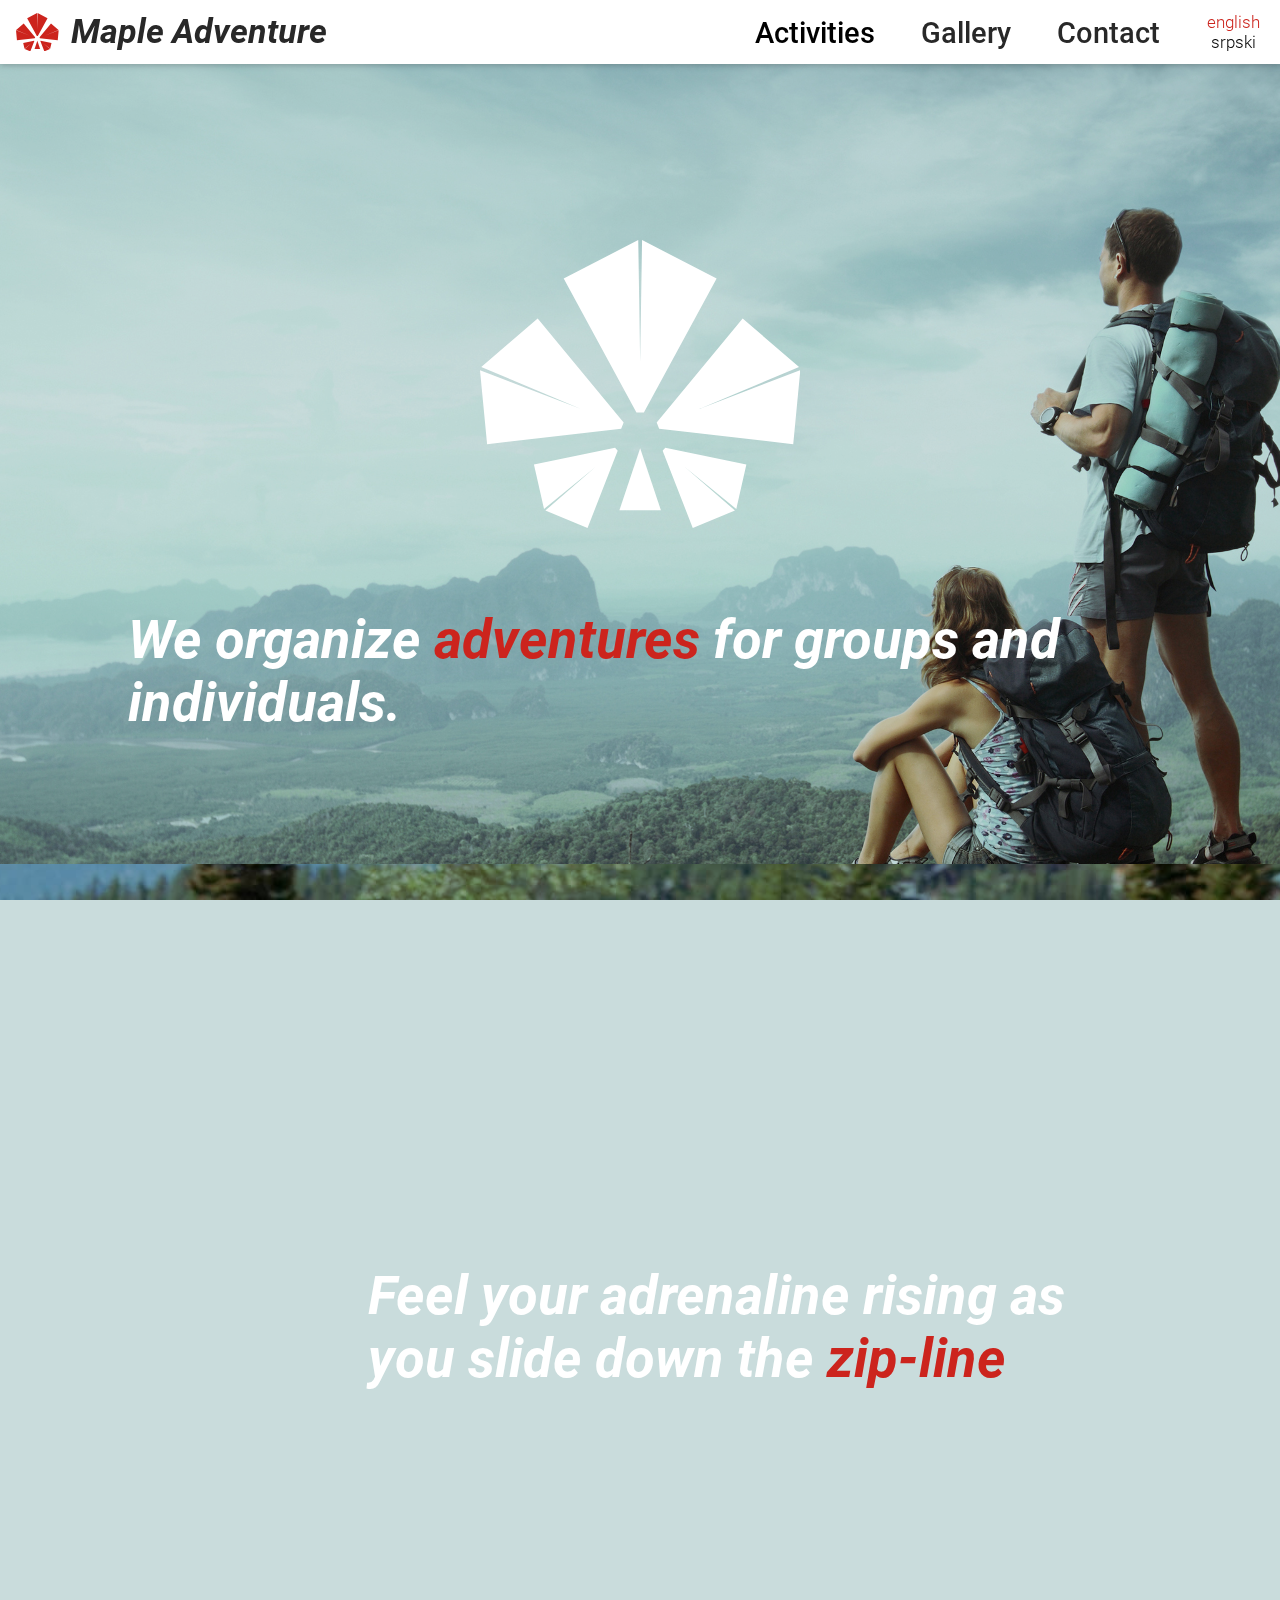
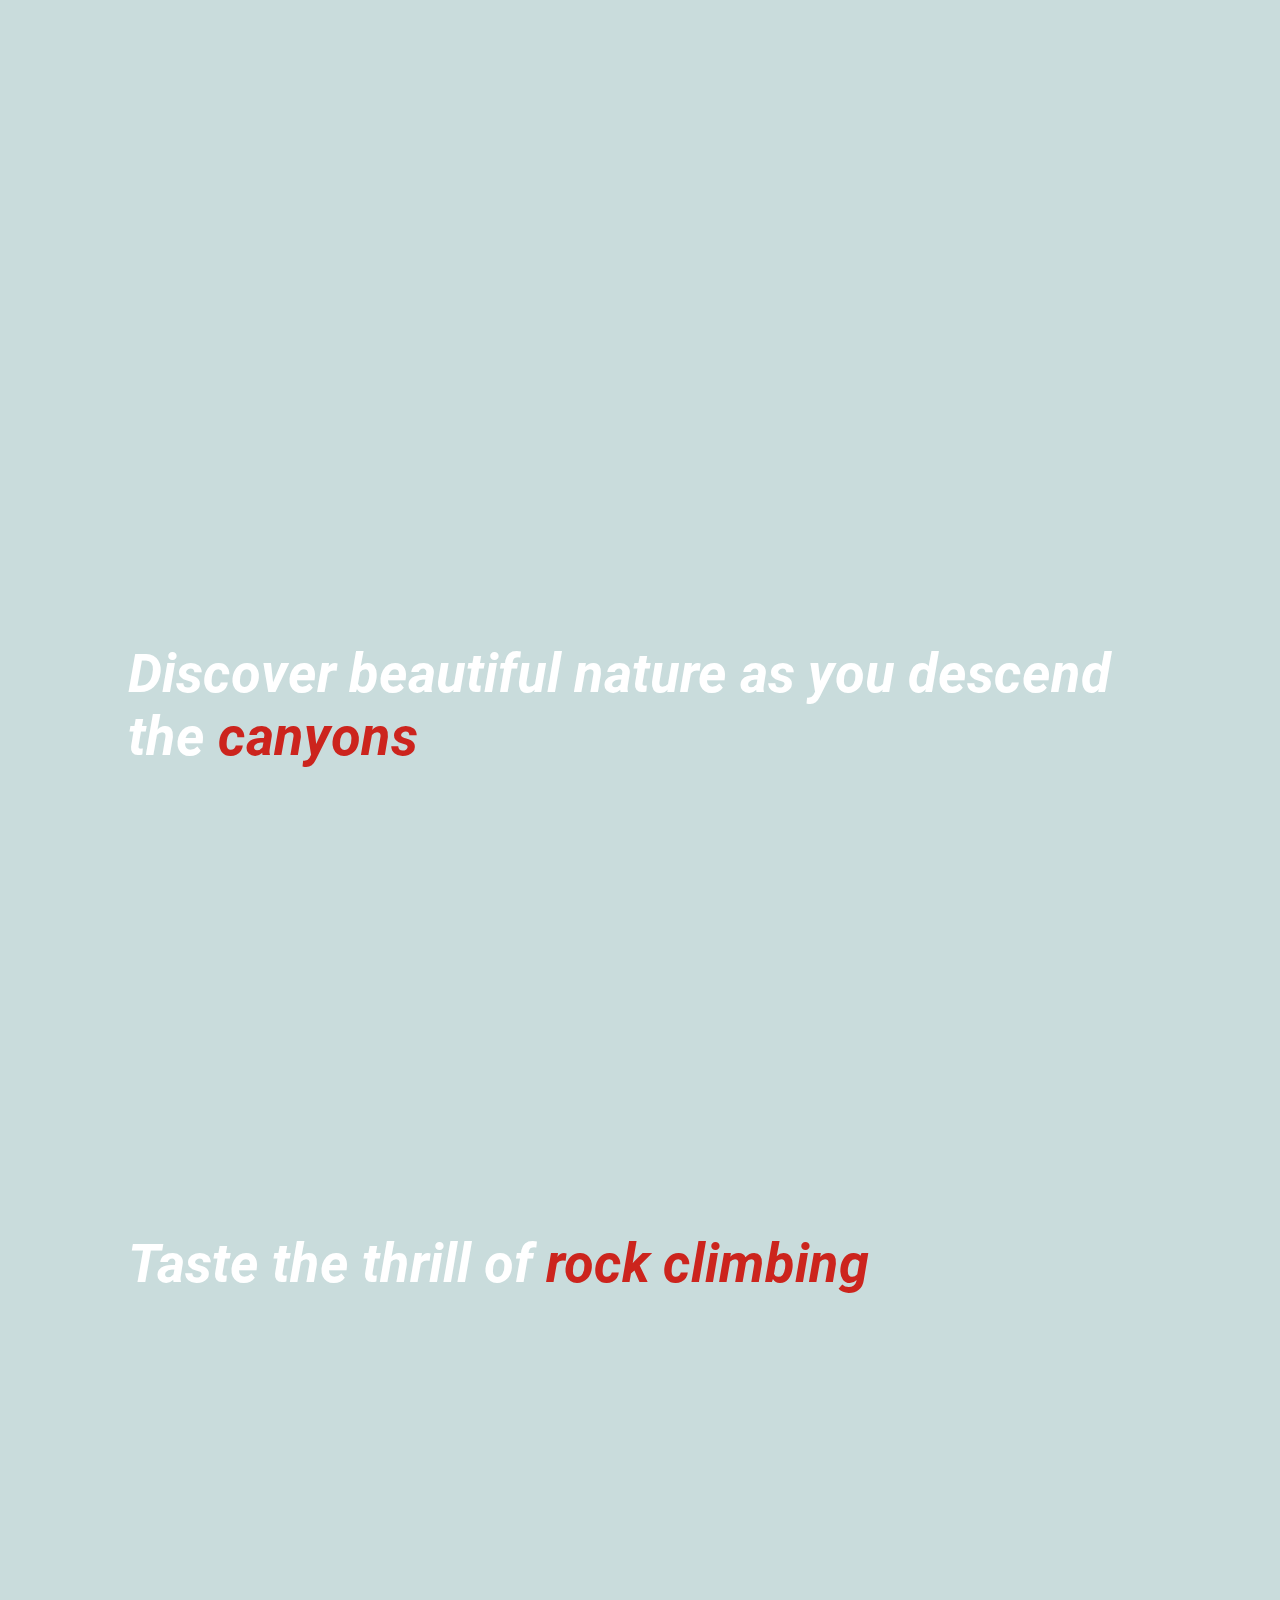
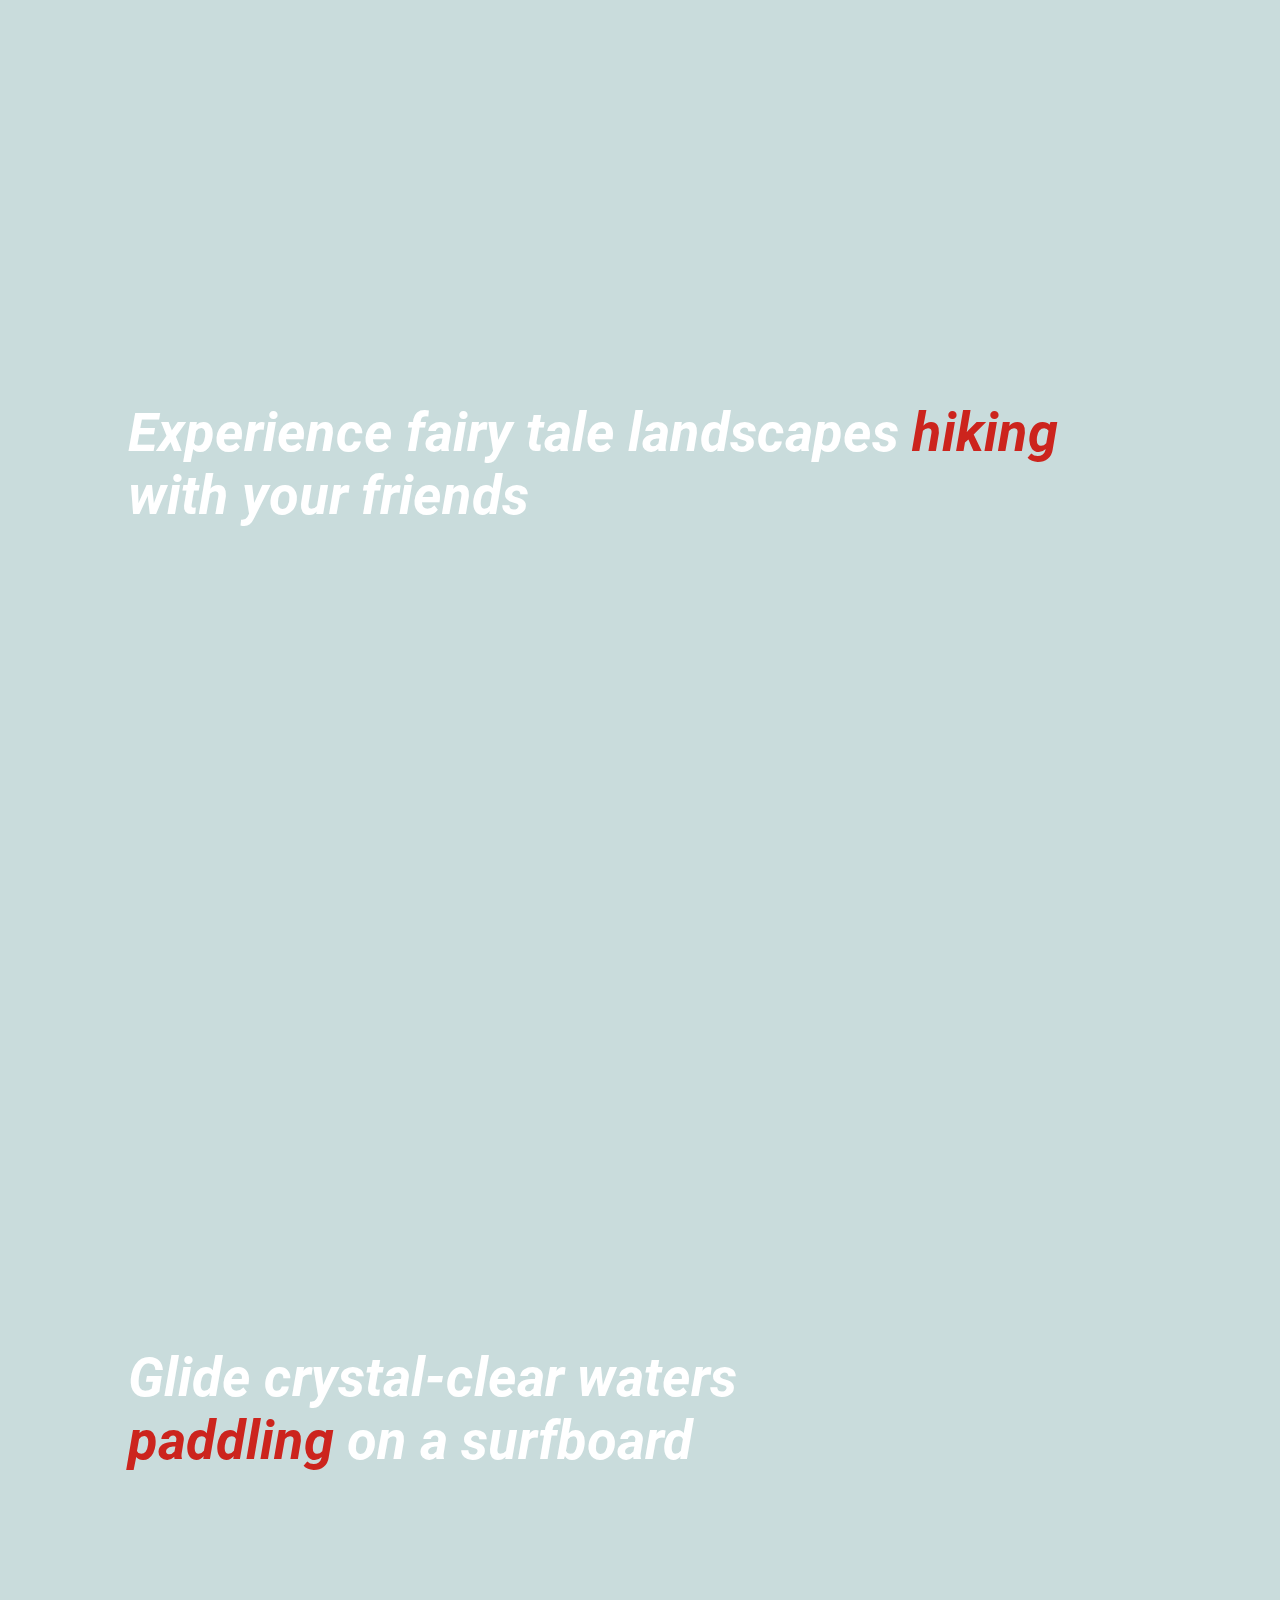
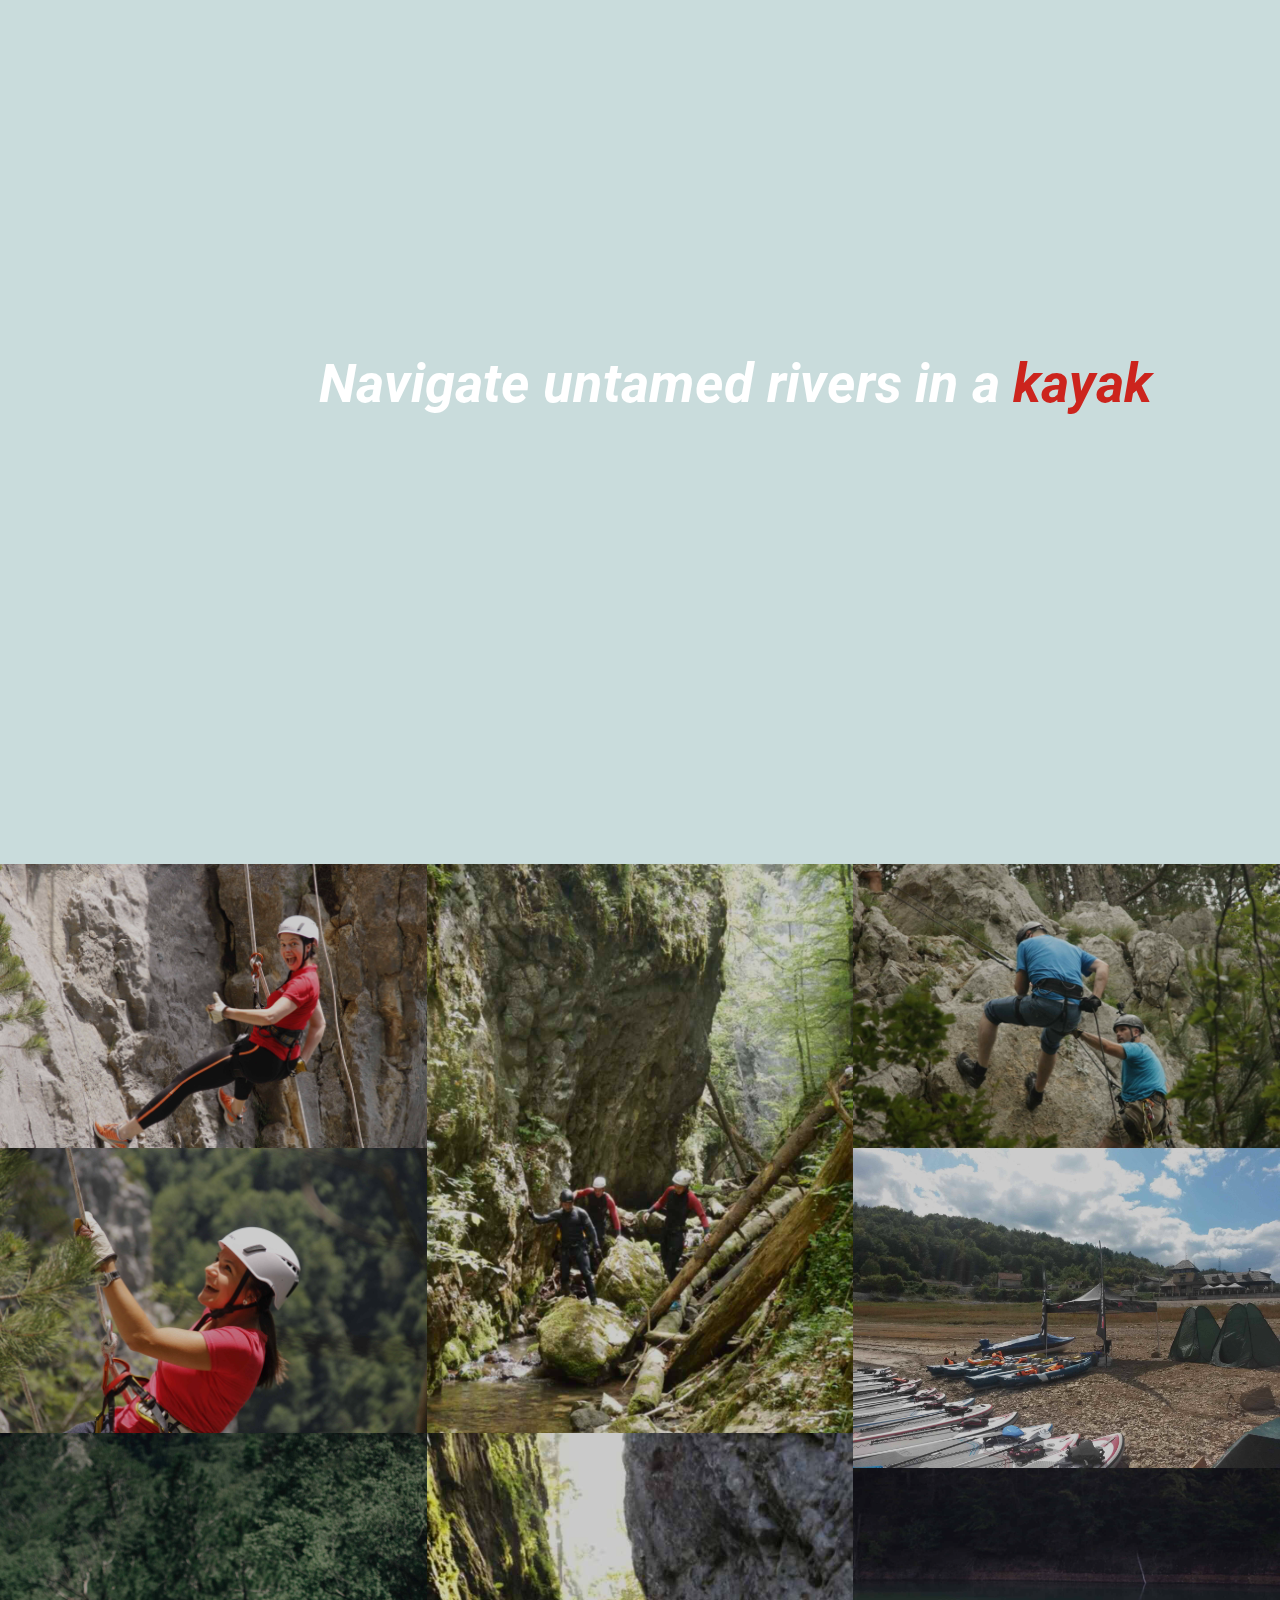
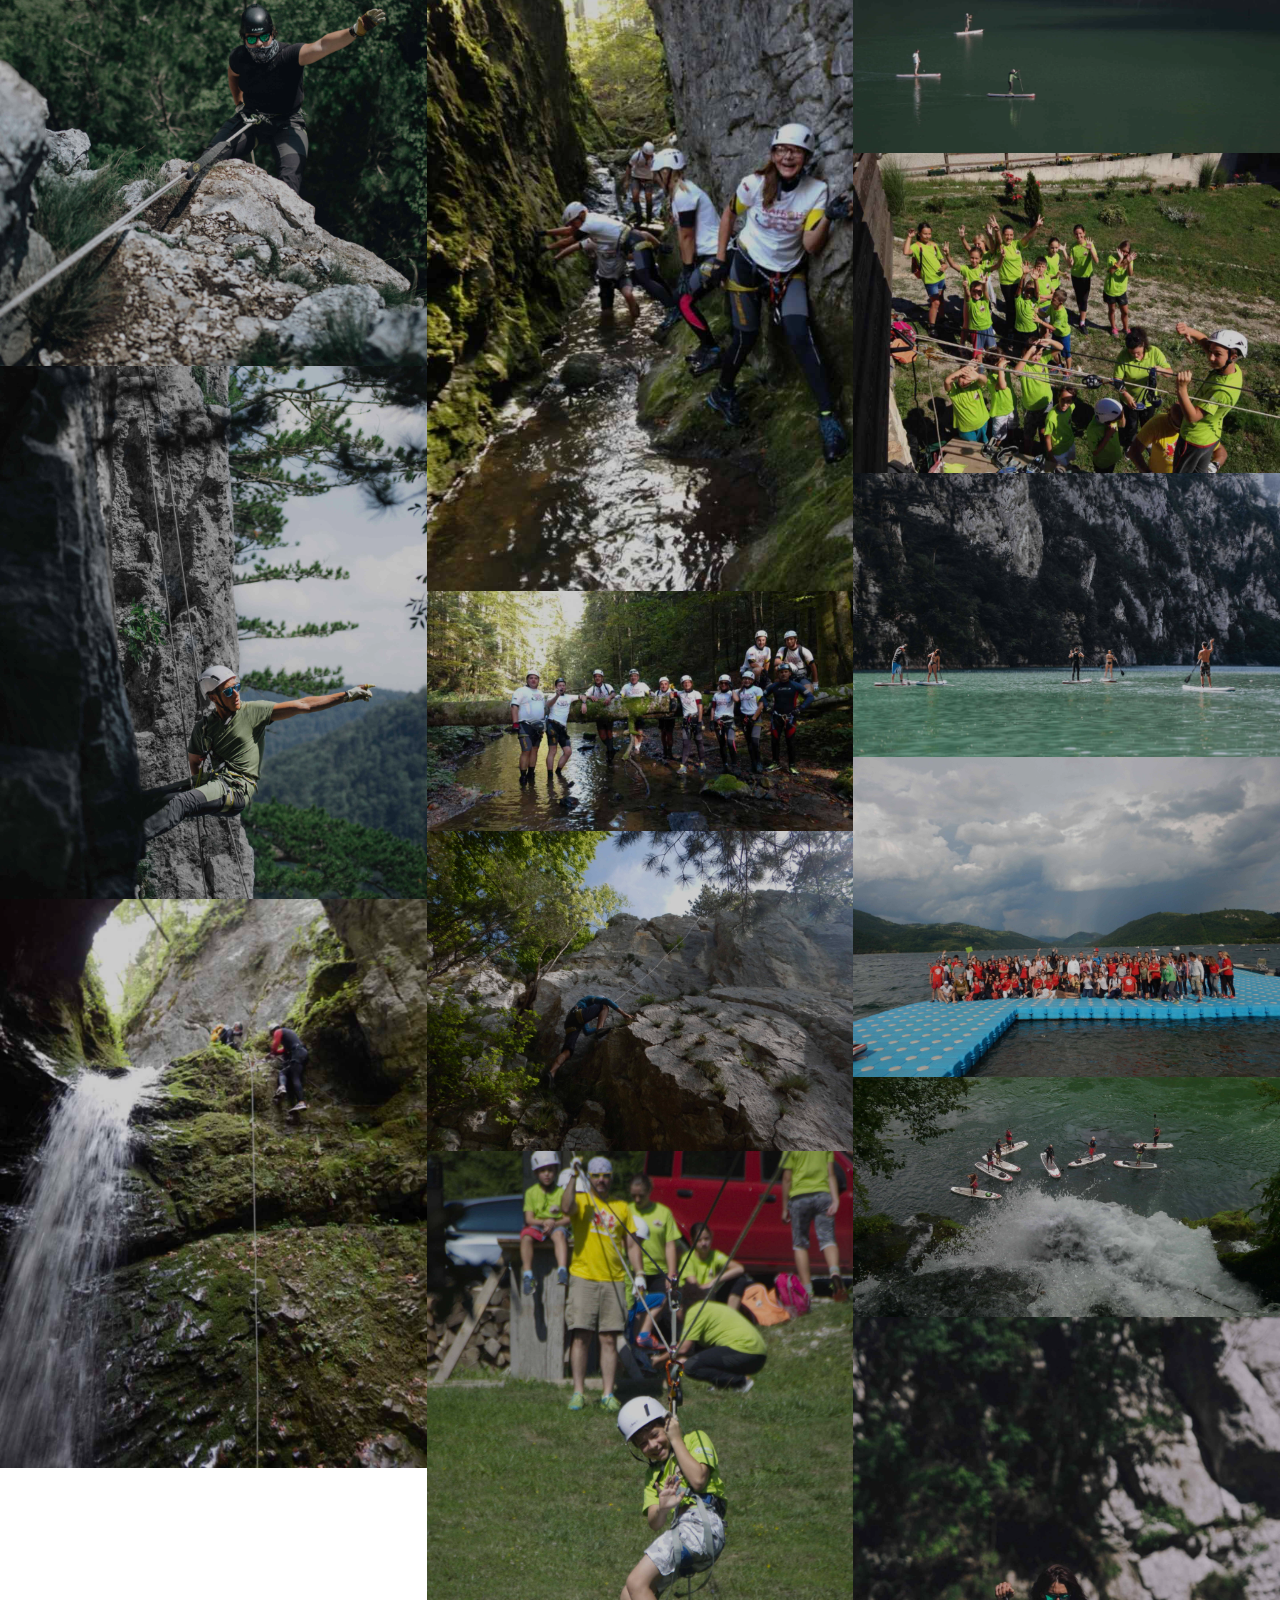
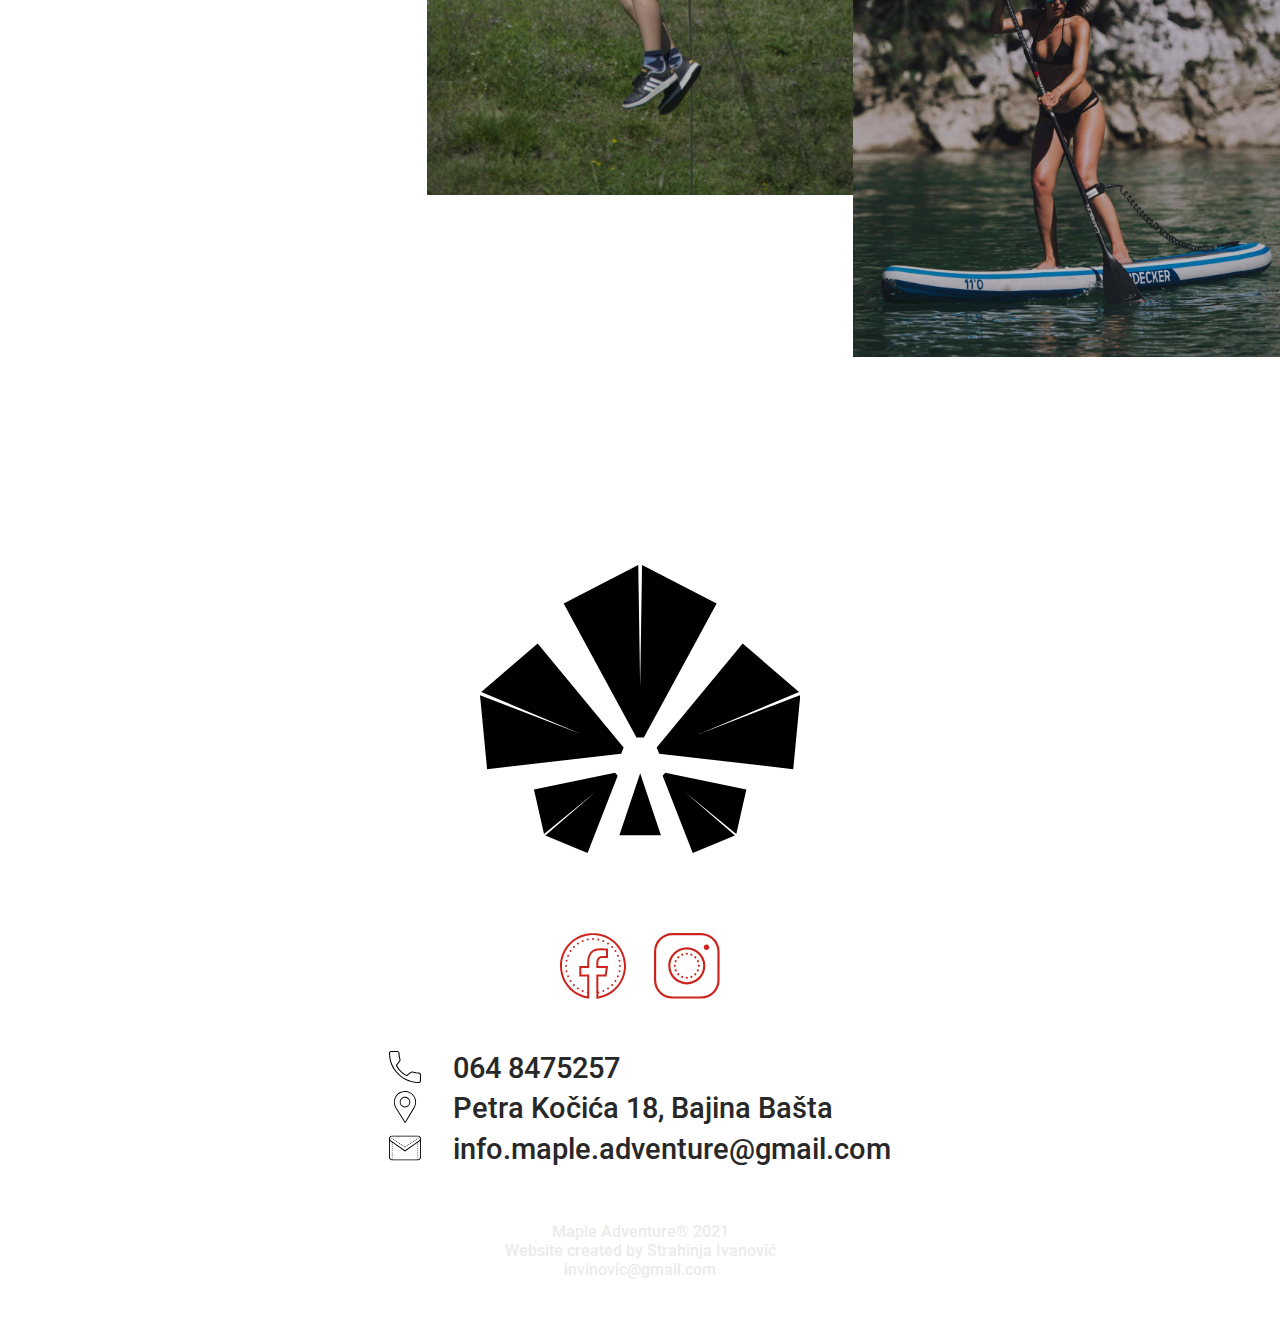
==== commit 9312c380: "nope" ====
--- a/docs/index.html
+++ b/docs/index.html
@@ -1 +1 @@
-<!DOCTYPE html><html lang="en"><head><meta charset="UTF-8"><title>Maple Adventure</title><link rel="stylesheet" href="style.css"><link rel="shortcut icon" href="images/icons/icon.ico" type="image/x-icon"></head><body><nav><div class="menu"><a href="#"><div class="logo-text"><svg class="logo" version="1.1" viewBox="0 0 107.82 96.941" xmlns="http://www.w3.org/2000/svg"><g transform="translate(-43.375 -148.35)"><g transform="translate(27.796 5.9868)"><g transform="translate(-12.745 118.58)" style="paint-order:stroke fill markers"><path class="logo-part" d="m81.592 23.776-25.098 13.002 24.493 45.055h2.4944l24.493-45.055-25.098-13.002-0.64286 41.124z" style="paint-order:stroke fill markers"/><g transform="translate(-.70789)" style="paint-order:stroke fill markers"><path class="logo-part" d="m29.456 66.533 18.987-16.331 28.936 35.031-0.32483 0.80749-0.17498 0.43497-0.325 0.80792-45.133 5.2353-2.389-24.929 34.016 13.07z" style="paint-order:stroke fill markers"/><path class="logo-part" d="m136.43 66.533-18.987-16.331-28.936 35.031 0.49981 1.2425 0.325 0.80792 45.133 5.2353 2.389-24.929-34.016 13.07z" style="paint-order:stroke fill markers"/></g><g transform="translate(-.39357)" style="paint-order:stroke fill markers"><path class="logo-part" d="m50.266 114.31-3.3915-14.99 27.314-5.6096 0.34431 0.40837 0.18547 0.21998 0.3445 0.40858-10.144 25.973-14.202-5.8758 16.87-14.681z" style="paint-order:stroke fill markers"/><path class="logo-part" d="m114.99 114.31 3.3915-14.99-27.314-5.6096-0.3443 0.40837-0.18547 0.21998-0.3445 0.40858 10.144 25.973 14.202-5.8758-16.87-14.681z" style="paint-order:stroke fill markers"/></g></g><path class="logo-part" d="m76.481 233.36h-13.982l6.9911-20.895z"/></g></g></svg> <span>Maple Adventure</span></div></a><ol><li class="menu-item"><span id="activities_name">Activities</span><ol class="sub-menu"><a class="menu-item" href="#zipline" id="zipline_name">Zip-line</a> <a class="menu-item" href="#canyoning" id="canyoning_name">Canyoning</a> <a class="menu-item" href="#rockclimbing" id="rockclimbing_name">Rock climbing</a> <a class="menu-item" href="#hiking" id="hiking_name">Hiking</a> <a class="menu-item" href="#sup" id="sup_name">SUP</a> <a class="menu-item" href="#kayaking" id="kayaking_name">Kayaking</a></ol></li><a class="menu-item" href="#gallery" id="gallery_name">Gallery</a> <a class="menu-item" href="#contact" id="contact_name">Contact</a><div class="lang"><span id="eng">english</span> <span id="srb">srpski</span></div></ol></div></nav><div class="section" id="intro"><video autoplay muted loop><source src="images/videos/intro.mp4" type="video/mp4"></video><div><svg class="logo-big" version="1.1" viewBox="0 0 107.82 96.941" xmlns="http://www.w3.org/2000/svg"><g transform="translate(-43.375 -148.35)"><g transform="translate(27.796 5.9868)" fill="#fff"><g transform="translate(-12.745 118.58)" style="paint-order:stroke fill markers"><path class="logo-part" d="m81.592 23.776-25.098 13.002 24.493 45.055h2.4944l24.493-45.055-25.098-13.002-0.64286 41.124z" style="paint-order:stroke fill markers"/><g transform="translate(-.70789)" style="paint-order:stroke fill markers"><path class="logo-part" d="m29.456 66.533 18.987-16.331 28.936 35.031-0.32483 0.80749-0.17498 0.43497-0.325 0.80792-45.133 5.2353-2.389-24.929 34.016 13.07z" style="paint-order:stroke fill markers"/><path class="logo-part" d="m136.43 66.533-18.987-16.331-28.936 35.031 0.82481 2.0504 45.133 5.2353 2.389-24.929-34.016 13.07z" style="paint-order:stroke fill markers"/></g><g transform="translate(-.39357)" style="paint-order:stroke fill markers"><path class="logo-part" d="m50.266 114.31-3.3915-14.99 27.314-5.6096 0.34431 0.40837 0.18547 0.21998 0.3445 0.40858-10.144 25.973-14.202-5.8758 16.87-14.681z" style="paint-order:stroke fill markers"/><path class="logo-part" d="m114.99 114.31 3.3915-14.99-27.314-5.6096-0.3443 0.40837-0.18547 0.21998-0.3445 0.40858 10.144 25.973 14.202-5.8758-16.87-14.681z" style="paint-order:stroke fill markers"/></g></g><path class="logo-part" d="m76.481 233.36h-13.982l6.9911-20.895z"/></g></g></svg><div class="about"><span class="name-big" id="intro_1">We organize </span><span class="name-big" id="morpher">adventures </span><span class="name-big" id="intro_2">for groups and individuals.</span></div></div></div><div class="section" id="zipline"><div><span class="name-big"><span id="zipline_1">Feel your adrenaline rising as you slide down the </span><span class="accent" id="zipline_accent">zip-line</span></span></div></div><div class="section" id="canyoning"><div><span class="name-big"><span id="canyoning_1">Discover beautiful nature as you descend the </span><span class="accent" id="canyoning_accent">canyons</span></span></div></div><div class="section" id="rockclimbing"><div><span class="name-big"><span id="rockclimbing_1">Taste the thrill of </span><span class="accent" id="rockclimbing_accent">rock climbing</span></span></div></div><div class="section" id="hiking"><div><span class="name-big"><span id="hiking_1">Experience fairy tale landscapes </span><span class="accent" id="hiking_accent">hiking </span><span id="hiking_2">with your friends</span></span></div></div><div class="section" id="sup"><div><span class="name-big"><span id="sup_1">Glide crystal-clear waters </span><span class="accent" id="sup_accent">paddling </span><span id="sup_2">on a surfboard</span></span></div></div><div class="section" id="kayaking"><div><span class="name-big"><span id="kayak_1">Navigate untamed rivers in a </span><span class="accent" id="kayak_accent">kayak</span></span></div></div><div id="gallery"><div loading="lazy" class="gallery-image"><img src="images/gallery/f_1.jpg"></div><div loading="lazy" class="gallery-image"><img src="images/gallery/f_2.jpg"></div><div loading="lazy" class="gallery-image"><img src="images/gallery/f_3.jpg"></div><div loading="lazy" class="gallery-image"><img src="images/gallery/f_4.jpg"></div><div loading="lazy" class="gallery-image"><img src="images/gallery/f_5.jpg"></div><div loading="lazy" class="gallery-image"><img src="images/gallery/f_6.jpg"></div><div loading="lazy" class="gallery-image"><img src="images/gallery/f_7.jpg"></div><div loading="lazy" class="gallery-image"><img src="images/gallery/f_8.jpg"></div><div loading="lazy" class="gallery-image"><img src="images/gallery/f_9.jpg"></div><div loading="lazy" class="gallery-image"><img src="images/gallery/f_10.jpg"></div><div loading="lazy" class="gallery-image"><img src="images/gallery/f_11.jpg"></div><div loading="lazy" class="gallery-image"><img src="images/gallery/f_12.jpg"></div><div loading="lazy" class="gallery-image"><img src="images/gallery/f_13.jpg"></div><div loading="lazy" class="gallery-image"><img src="images/gallery/f_14.jpg"></div><div loading="lazy" class="gallery-image"><img src="images/gallery/f_15.jpg"></div><div loading="lazy" class="gallery-image"><img src="images/gallery/f_16.jpg"></div><div loading="lazy" class="gallery-image"><img src="images/gallery/f_17.jpg"></div><div loading="lazy" class="gallery-image"><img src="images/gallery/f_18.jpg"></div></div><div id="contact"><svg class="logo-big" version="1.1" viewBox="0 0 107.82 96.941" xmlns="http://www.w3.org/2000/svg"><g transform="translate(-43.375 -148.35)"><g transform="translate(27.796 5.9868)"><g transform="translate(-12.745 118.58)" style="paint-order:stroke fill markers"><path class="logo-part" d="m81.592 23.776-25.098 13.002 24.493 45.055h2.4944l24.493-45.055-25.098-13.002-0.64286 41.124z" style="paint-order:stroke fill markers"/><g transform="translate(-.70789)" style="paint-order:stroke fill markers"><path class="logo-part" d="m29.456 66.533 18.987-16.331 28.936 35.031-0.32483 0.80749-0.17498 0.43497-0.325 0.80792-45.133 5.2353-2.389-24.929 34.016 13.07z" style="paint-order:stroke fill markers"/><path class="logo-part" d="m136.43 66.533-18.987-16.331-28.936 35.031 0.49981 1.2425 0.325 0.80792 45.133 5.2353 2.389-24.929-34.016 13.07z" style="paint-order:stroke fill markers"/></g><g transform="translate(-.39357)" style="paint-order:stroke fill markers"><path class="logo-part" d="m50.266 114.31-3.3915-14.99 27.314-5.6096 0.34431 0.40837 0.18547 0.21998 0.3445 0.40858-10.144 25.973-14.202-5.8758 16.87-14.681z" style="paint-order:stroke fill markers"/><path class="logo-part" d="m114.99 114.31 3.3915-14.99-27.314-5.6096-0.3443 0.40837-0.18547 0.21998-0.3445 0.40858 10.144 25.973 14.202-5.8758-16.87-14.681z" style="paint-order:stroke fill markers"/></g></g><path class="logo-part" d="m76.481 233.36h-13.982l6.9911-20.895z"/></g></g></svg><div class="fb-ig"><a href="https://www.facebook.com/Maple-Adventure-106836347590279" target="_blank" rel="noopener noreferrer"><svg class="contact-ico-xl" version="1.1" xmlns="http://www.w3.org/2000/svg"><path d="m33 0c-18.213 0-33 14.787-33 33 0 16.534 12.19 30.208 28.068 32.594l1.1484 0.17188v-24.285h-7.918v-6.4121h7.918v-5.5957c0-4.4711 1.0791-7.5142 2.9414-9.4512s4.6004-2.8848 8.2754-2.8848c3.1479 0 4.5273 0.20132 5.5625 0.33594v5.4043h-4.252c-1.9506 0-3.4691 1.0417-4.2988 2.4902-0.82977 1.4486-1.1133 3.2476-1.1133 5.1035v4.5977h9.418l-0.99219 6.4121h-8.4238v24.338l1.1348-0.1543c16.104-2.185 28.531-15.968 28.531-32.664 0-18.213-14.787-33-33-33zm0 2c17.133 0 31 13.867 31 31 0 15.299-11.106 27.878-25.666 30.42v-2.9414a1 1 0 0 0 0.93359-0.99805 1 1 0 0 0-0.93359-0.99609v-15.004h8.1387l1.6094-10.412h-9.75v-2.5977c0-1.6381 0.28918-3.1344 0.84766-4.1094 0.55848-0.97494 1.2461-1.4844 2.5645-1.4844h6.252v-9.2148l-0.86524-0.11719c-0.91763-0.12414-2.9599-0.4082-6.6973-0.4082-4.0271 0-7.3961 1.0862-9.7168 3.5s-3.5 6.04-3.5 10.836v3.5957h-7.918v10.412h7.918v15.145a1 1 0 0 0-0.48438 0.85547 1 1 0 0 0 0.48438 0.85547v2.998c-14.338-2.7231-25.217-15.194-25.217-30.334 0-17.133 13.867-31 31-31zm0 3a1 1 0 0 0-1 1 1 1 0 0 0 1 1 1 1 0 0 0 1-1 1 1 0 0 0-1-1zm-5.2676 0.51953a1 1 0 0 0-1 1 1 1 0 0 0 1 1 1 1 0 0 0 1-1 1 1 0 0 0-1-1zm10.535 0a1 1 0 0 0-1 1 1 1 0 0 0 1 1 1 1 0 0 0 1-1 1 1 0 0 0-1-1zm-15.6 1.5352a1 1 0 0 0-1 1 1 1 0 0 0 1 1 1 1 0 0 0 1-1 1 1 0 0 0-1-1zm20.664 0a1 1 0 0 0-1 1 1 1 0 0 0 1 1 1 1 0 0 0 1-1 1 1 0 0 0-1-1zm-25.332 2.4961a1 1 0 0 0-1 1 1 1 0 0 0 1 1 1 1 0 0 0 1-1 1 1 0 0 0-1-1zm30 0a1 1 0 0 0-1 1 1 1 0 0 0 1 1 1 1 0 0 0 1-1 1 1 0 0 0-1-1zm-34.092 3.3574a1 1 0 0 0-1 1 1 1 0 0 0 1 1 1 1 0 0 0 1-1 1 1 0 0 0-1-1zm38.184 0a1 1 0 0 0-1 1 1 1 0 0 0 1 1 1 1 0 0 0 1-1 1 1 0 0 0-1-1zm-41.541 4.0918a1 1 0 0 0-1 1 1 1 0 0 0 1 1 1 1 0 0 0 1-1 1 1 0 0 0-1-1zm44.898 0a1 1 0 0 0-1 1 1 1 0 0 0 1 1 1 1 0 0 0 1-1 1 1 0 0 0-1-1zm-47.395 4.668a1 1 0 0 0-1 1 1 1 0 0 0 1 1 1 1 0 0 0 1-1 1 1 0 0 0-1-1zm49.891 0a1 1 0 0 0-1 1 1 1 0 0 0 1 1 1 1 0 0 0 1-1 1 1 0 0 0-1-1zm-51.426 5.0645a1 1 0 0 0-1 1 1 1 0 0 0 1 1 1 1 0 0 0 1-1 1 1 0 0 0-1-1zm52.961 0a1 1 0 0 0-1 1 1 1 0 0 0 1 1 1 1 0 0 0 1-1 1 1 0 0 0-1-1zm-53.48 5.2676a1 1 0 0 0-1 1 1 1 0 0 0 1 1 1 1 0 0 0 1-1 1 1 0 0 0-1-1zm54 0a1 1 0 0 0-1 1 1 1 0 0 0 1 1 1 1 0 0 0 1-1 1 1 0 0 0-1-1zm-53.48 5.2676a1 1 0 0 0-1 1 1 1 0 0 0 1 1 1 1 0 0 0 1-1 1 1 0 0 0-1-1zm52.961 0a1 1 0 0 0-1 1 1 1 0 0 0 1 1 1 1 0 0 0 1-1 1 1 0 0 0-1-1zm-51.426 5.0645a1 1 0 0 0-1 1 1 1 0 0 0 1 1 1 1 0 0 0 1-1 1 1 0 0 0-1-1zm49.891 0a1 1 0 0 0-1 1 1 1 0 0 0 1 1 1 1 0 0 0 1-1 1 1 0 0 0-1-1zm-47.395 4.668a1 1 0 0 0-1 1 1 1 0 0 0 1 1 1 1 0 0 0 1-1 1 1 0 0 0-1-1zm44.898 0a1 1 0 0 0-1 1 1 1 0 0 0 1 1 1 1 0 0 0 1-1 1 1 0 0 0-1-1zm-41.541 4.0918a1 1 0 0 0-1 1 1 1 0 0 0 1 1 1 1 0 0 0 1-1 1 1 0 0 0-1-1zm38.184 0a1 1 0 0 0-1 1 1 1 0 0 0 1 1 1 1 0 0 0 1-1 1 1 0 0 0-1-1zm-34.092 3.3574a1 1 0 0 0-1 1 1 1 0 0 0 1 1 1 1 0 0 0 1-1 1 1 0 0 0-1-1zm30 0a1 1 0 0 0-1 1 1 1 0 0 0 1 1 1 1 0 0 0 1-1 1 1 0 0 0-1-1zm-25.332 2.4961a1 1 0 0 0-1 1 1 1 0 0 0 1 1 1 1 0 0 0 1-1 1 1 0 0 0-1-1zm20.664 0a1 1 0 0 0-1 1 1 1 0 0 0 1 1 1 1 0 0 0 1-1 1 1 0 0 0-1-1z"/></svg> </a><a href="https://www.instagram.com/maple.adventure" target="_blank" rel="noopener noreferrer"><svg class="contact-ico-xl" version="1.1" viewBox="0 0 60 60" xmlns="http://www.w3.org/2000/svg"><path d="m16.816 0c-9.2734 0-16.816 7.543-16.816 16.816v26.367c0 9.2734 7.543 16.816 16.816 16.816h26.367c9.2734 0 16.816-7.543 16.816-16.816v-26.367c0-9.2734-7.543-16.816-16.816-16.816zm0 2h26.367c8.1914 0 14.816 6.625 14.816 14.816v26.367c0 8.1914-6.625 14.816-14.816 14.816h-26.367c-8.1914 0-14.816-6.625-14.816-14.816v-26.367c0-8.1914 6.625-14.816 14.816-14.816zm31.184 8.5c-1.3789 0-2.5 1.1211-2.5 2.5s1.1211 2.5 2.5 2.5 2.5-1.1211 2.5-2.5-1.1211-2.5-2.5-2.5zm-18 2.5c-9.3789 0-17 7.6211-17 17s7.6211 17 17 17 17-7.6211 17-17-7.6211-17-17-17zm0 2c8.2969 0 15 6.7031 15 15s-6.7031 15-15 15-15-6.7031-15-15 6.7031-15 15-15zm0 3c-0.55078 0-1 0.44922-1 1s0.44922 1 1 1 1-0.44922 1-1-0.44922-1-1-1zm-4.2031 0.83594c-0.13281 0-0.26562 0.02344-0.39062 0.07422-0.50781 0.21484-0.75 0.79688-0.53906 1.3086 0.21094 0.51172 0.79688 0.75391 1.3047 0.54297 0.51172-0.21484 0.75391-0.79688 0.54297-1.3086-0.15234-0.37109-0.51562-0.61328-0.91797-0.61719zm8.4336 0c-0.41406-0.0078-0.78906 0.23438-0.94531 0.61719-0.21094 0.51172 0.03125 1.0938 0.54297 1.3086 0.50781 0.21094 1.0938-0.03125 1.3047-0.54297 0.21094-0.51172-0.03125-1.0938-0.53906-1.3086-0.11719-0.04687-0.23828-0.07031-0.36328-0.07422zm-11.996 2.3867c-0.26953-0.0039-0.52734 0.10156-0.71875 0.29297-0.39062 0.39062-0.39062 1.0234 0 1.4141s1.0234 0.39062 1.4141 0 0.39062-1.0234 0-1.4141c-0.18359-0.18359-0.43359-0.28906-0.69531-0.29297zm15.559 0c-0.27344-0.0039-0.53125 0.10156-0.72266 0.29297-0.39062 0.39062-0.39062 1.0234 0 1.4141s1.0234 0.39062 1.4141 0 0.39062-1.0234 0-1.4141c-0.18359-0.18359-0.43359-0.28906-0.69141-0.29297zm2.3789 3.5664c-0.13672 0-0.26953 0.02344-0.39062 0.07422-0.51172 0.21484-0.75391 0.79688-0.54297 1.3086 0.21094 0.51172 0.79688 0.75391 1.3086 0.54297 0.50781-0.21484 0.75-0.79688 0.53906-1.3086-0.15234-0.37109-0.51562-0.61328-0.91406-0.61719zm-20.312 0.0039c-0.41406-0.01172-0.78906 0.23438-0.94531 0.61328-0.21094 0.51172 0.03125 1.0977 0.53906 1.3086 0.24609 0.10156 0.52344 0.10156 0.76953 0 0.24219-0.10156 0.4375-0.29688 0.53906-0.54297 0.10156-0.24609 0.10156-0.51953 0-0.76562-0.10156-0.24609-0.29688-0.44141-0.54297-0.54297-0.11328-0.04297-0.23438-0.07031-0.35938-0.07031zm-0.85938 4.207c-0.55078 0-1 0.44922-1 1s0.44922 1 1 1 1-0.44922 1-1-0.44922-1-1-1zm22 0c-0.55078 0-1 0.44922-1 1s0.44922 1 1 1 1-0.44922 1-1-0.44922-1-1-1zm-21.156 4.207c-0.13281 0-0.26562 0.02734-0.39062 0.07813-0.50781 0.21094-0.75 0.79688-0.53906 1.3086 0.21094 0.50781 0.79688 0.75 1.3047 0.53906 0.51172-0.21094 0.75391-0.79688 0.54297-1.3047-0.15234-0.37109-0.51562-0.61719-0.91797-0.62109zm20.344 0c-0.41406-0.0078-0.78906 0.23828-0.94922 0.61719-0.21094 0.51172 0.03125 1.0938 0.54297 1.3047 0.51172 0.21484 1.0938-0.02734 1.3086-0.53906 0.21094-0.51172-0.03125-1.0938-0.54297-1.3086-0.11328-0.04687-0.23828-0.07031-0.35938-0.07422zm-17.953 3.5703c-0.26953-0.0039-0.53125 0.10156-0.71875 0.29297-0.39062 0.39062-0.39062 1.0234 0 1.4141 0.38672 0.39062 1.0234 0.39062 1.4102 0 0.39062-0.39062 0.39062-1.0234 0-1.4141-0.18359-0.18359-0.42969-0.28906-0.69141-0.29297zm15.559 0.0039c-0.27344-0.0078-0.53125 0.09766-0.72266 0.28906-0.1875 0.1875-0.29297 0.44141-0.29297 0.70703s0.10547 0.51953 0.29297 0.70703c0.39062 0.39062 1.0234 0.39062 1.4141 0 0.1875-0.1875 0.29297-0.44141 0.29297-0.70703s-0.10547-0.51953-0.29297-0.70703c-0.18359-0.18359-0.43359-0.28906-0.69141-0.28906zm-11.98 2.3789c-0.41406-0.0078-0.78906 0.23828-0.94531 0.62109-0.21094 0.50781 0.03125 1.0938 0.53906 1.3047 0.51172 0.21094 1.0977-0.03125 1.3086-0.53906 0.21094-0.51172-0.03125-1.0977-0.54297-1.3086-0.11328-0.04687-0.23438-0.07422-0.35938-0.07813zm8.4062 0c-0.13281 0-0.26562 0.02734-0.39062 0.07813-0.51172 0.21094-0.75391 0.79688-0.54297 1.3086 0.21484 0.50781 0.79688 0.75 1.3086 0.53906 0.51172-0.21094 0.75391-0.79688 0.54297-1.3047-0.15625-0.37109-0.51562-0.61719-0.91797-0.62109zm-4.2188 0.83984c-0.55078 0-1 0.44922-1 1s0.44922 1 1 1 1-0.44922 1-1-0.44922-1-1-1z"/></svg></a></div><div class="contact"><div><img src="images/icons/p.svg" class="contact-ico"> <span class="contact-text primary" title="click to copy" onclick="copy(event)">064 8475257</span></div><div><img src="images/icons/l.svg" class="contact-ico"> <span class="contact-text primary" title="click to copy" onclick="copy(event)">Petra Kočića 18, Bajina Bašta</span></div><div><a href="mailto:info.maple.adventure@gmail.com" target="_blank" rel="noopener noreferrer"><img src="images/icons/gm.svg" class="contact-ico"></a><span class="contact-text primary" title="click to copy" onclick="copy(event)">info.maple.adventure@gmail.com</span></div></div></div><footer><span>Maple Adventure® 2021</span> <span>Website created by Strahinja Ivanović</span> <span id="plug">invinovic@gmail.com</span></footer></body><!-- scripts --><script src="scripts/opacity.js"></script><script src="scripts/cookie.js"></script><script src="scripts/nav.js"></script><script src="scripts/morpheus.js"></script><script src="scripts/dict.js"></script><script src="scripts/index.js"></script></html>+<!DOCTYPE html><html lang="en"><head><meta charset="UTF-8"><title>Maple Adventure</title><link rel="stylesheet" href="style.css"><link rel="shortcut icon" href="images/icons/icon.ico" type="image/x-icon"></head><body><nav><div class="menu"><a href="#"><div class="logo-text"><svg class="logo" version="1.1" viewBox="0 0 107.82 96.941" xmlns="http://www.w3.org/2000/svg"><g transform="translate(-43.375 -148.35)"><g transform="translate(27.796 5.9868)"><g transform="translate(-12.745 118.58)" style="paint-order:stroke fill markers"><path class="logo-part" d="m81.592 23.776-25.098 13.002 24.493 45.055h2.4944l24.493-45.055-25.098-13.002-0.64286 41.124z" style="paint-order:stroke fill markers"/><g transform="translate(-.70789)" style="paint-order:stroke fill markers"><path class="logo-part" d="m29.456 66.533 18.987-16.331 28.936 35.031-0.32483 0.80749-0.17498 0.43497-0.325 0.80792-45.133 5.2353-2.389-24.929 34.016 13.07z" style="paint-order:stroke fill markers"/><path class="logo-part" d="m136.43 66.533-18.987-16.331-28.936 35.031 0.49981 1.2425 0.325 0.80792 45.133 5.2353 2.389-24.929-34.016 13.07z" style="paint-order:stroke fill markers"/></g><g transform="translate(-.39357)" style="paint-order:stroke fill markers"><path class="logo-part" d="m50.266 114.31-3.3915-14.99 27.314-5.6096 0.34431 0.40837 0.18547 0.21998 0.3445 0.40858-10.144 25.973-14.202-5.8758 16.87-14.681z" style="paint-order:stroke fill markers"/><path class="logo-part" d="m114.99 114.31 3.3915-14.99-27.314-5.6096-0.3443 0.40837-0.18547 0.21998-0.3445 0.40858 10.144 25.973 14.202-5.8758-16.87-14.681z" style="paint-order:stroke fill markers"/></g></g><path class="logo-part" d="m76.481 233.36h-13.982l6.9911-20.895z"/></g></g></svg> <span>Maple Adventure</span></div></a><ol><li class="menu-item"><span id="activities_name">Activities</span><ol class="sub-menu"><a class="menu-item" href="#zipline" id="zipline_name">Zip-line</a> <a class="menu-item" href="#canyoning" id="canyoning_name">Canyoning</a> <a class="menu-item" href="#rockclimbing" id="rockclimbing_name">Rock climbing</a> <a class="menu-item" href="#hiking" id="hiking_name">Hiking</a> <a class="menu-item" href="#sup" id="sup_name">SUP</a> <a class="menu-item" href="#kayaking" id="kayaking_name">Kayaking</a></ol></li><a class="menu-item" href="#gallery" id="gallery_name">Gallery</a> <a class="menu-item" href="#contact" id="contact_name">Contact</a><div class="lang"><span id="eng">english</span> <span id="srb">srpski</span></div></ol></div></nav><div class="section" id="intro"><div><svg class="logo-big" version="1.1" viewBox="0 0 107.82 96.941" xmlns="http://www.w3.org/2000/svg"><g transform="translate(-43.375 -148.35)"><g transform="translate(27.796 5.9868)" fill="#fff"><g transform="translate(-12.745 118.58)" style="paint-order:stroke fill markers"><path class="logo-part" d="m81.592 23.776-25.098 13.002 24.493 45.055h2.4944l24.493-45.055-25.098-13.002-0.64286 41.124z" style="paint-order:stroke fill markers"/><g transform="translate(-.70789)" style="paint-order:stroke fill markers"><path class="logo-part" d="m29.456 66.533 18.987-16.331 28.936 35.031-0.32483 0.80749-0.17498 0.43497-0.325 0.80792-45.133 5.2353-2.389-24.929 34.016 13.07z" style="paint-order:stroke fill markers"/><path class="logo-part" d="m136.43 66.533-18.987-16.331-28.936 35.031 0.82481 2.0504 45.133 5.2353 2.389-24.929-34.016 13.07z" style="paint-order:stroke fill markers"/></g><g transform="translate(-.39357)" style="paint-order:stroke fill markers"><path class="logo-part" d="m50.266 114.31-3.3915-14.99 27.314-5.6096 0.34431 0.40837 0.18547 0.21998 0.3445 0.40858-10.144 25.973-14.202-5.8758 16.87-14.681z" style="paint-order:stroke fill markers"/><path class="logo-part" d="m114.99 114.31 3.3915-14.99-27.314-5.6096-0.3443 0.40837-0.18547 0.21998-0.3445 0.40858 10.144 25.973 14.202-5.8758-16.87-14.681z" style="paint-order:stroke fill markers"/></g></g><path class="logo-part" d="m76.481 233.36h-13.982l6.9911-20.895z"/></g></g></svg><div class="about"><span class="name-big" id="intro_1">We organize </span><span class="name-big" id="morpher">adventures </span><span class="name-big" id="intro_2">for groups and individuals.</span></div></div></div><div class="section" id="zipline"><div><span class="name-big"><span id="zipline_1">Feel your adrenaline rising as you slide down the </span><span class="accent" id="zipline_accent">zip-line</span></span></div></div><div class="section" id="canyoning"><div><span class="name-big"><span id="canyoning_1">Discover beautiful nature as you descend the </span><span class="accent" id="canyoning_accent">canyons</span></span></div></div><div class="section" id="rockclimbing"><div><span class="name-big"><span id="rockclimbing_1">Taste the thrill of </span><span class="accent" id="rockclimbing_accent">rock climbing</span></span></div></div><div class="section" id="hiking"><div><span class="name-big"><span id="hiking_1">Experience fairy tale landscapes </span><span class="accent" id="hiking_accent">hiking </span><span id="hiking_2">with your friends</span></span></div></div><div class="section" id="sup"><div><span class="name-big"><span id="sup_1">Glide crystal-clear waters </span><span class="accent" id="sup_accent">paddling </span><span id="sup_2">on a surfboard</span></span></div></div><div class="section" id="kayaking"><div><span class="name-big"><span id="kayak_1">Navigate untamed rivers in a </span><span class="accent" id="kayak_accent">kayak</span></span></div></div><div id="gallery"><div loading="lazy" class="gallery-image"><img src="images/gallery/f_1.jpg"></div><div loading="lazy" class="gallery-image"><img src="images/gallery/f_2.jpg"></div><div loading="lazy" class="gallery-image"><img src="images/gallery/f_3.jpg"></div><div loading="lazy" class="gallery-image"><img src="images/gallery/f_4.jpg"></div><div loading="lazy" class="gallery-image"><img src="images/gallery/f_5.jpg"></div><div loading="lazy" class="gallery-image"><img src="images/gallery/f_6.jpg"></div><div loading="lazy" class="gallery-image"><img src="images/gallery/f_7.jpg"></div><div loading="lazy" class="gallery-image"><img src="images/gallery/f_8.jpg"></div><div loading="lazy" class="gallery-image"><img src="images/gallery/f_9.jpg"></div><div loading="lazy" class="gallery-image"><img src="images/gallery/f_10.jpg"></div><div loading="lazy" class="gallery-image"><img src="images/gallery/f_11.jpg"></div><div loading="lazy" class="gallery-image"><img src="images/gallery/f_12.jpg"></div><div loading="lazy" class="gallery-image"><img src="images/gallery/f_13.jpg"></div><div loading="lazy" class="gallery-image"><img src="images/gallery/f_14.jpg"></div><div loading="lazy" class="gallery-image"><img src="images/gallery/f_15.jpg"></div><div loading="lazy" class="gallery-image"><img src="images/gallery/f_16.jpg"></div><div loading="lazy" class="gallery-image"><img src="images/gallery/f_17.jpg"></div><div loading="lazy" class="gallery-image"><img src="images/gallery/f_18.jpg"></div></div><div id="contact"><svg class="logo-big" version="1.1" viewBox="0 0 107.82 96.941" xmlns="http://www.w3.org/2000/svg"><g transform="translate(-43.375 -148.35)"><g transform="translate(27.796 5.9868)"><g transform="translate(-12.745 118.58)" style="paint-order:stroke fill markers"><path class="logo-part" d="m81.592 23.776-25.098 13.002 24.493 45.055h2.4944l24.493-45.055-25.098-13.002-0.64286 41.124z" style="paint-order:stroke fill markers"/><g transform="translate(-.70789)" style="paint-order:stroke fill markers"><path class="logo-part" d="m29.456 66.533 18.987-16.331 28.936 35.031-0.32483 0.80749-0.17498 0.43497-0.325 0.80792-45.133 5.2353-2.389-24.929 34.016 13.07z" style="paint-order:stroke fill markers"/><path class="logo-part" d="m136.43 66.533-18.987-16.331-28.936 35.031 0.49981 1.2425 0.325 0.80792 45.133 5.2353 2.389-24.929-34.016 13.07z" style="paint-order:stroke fill markers"/></g><g transform="translate(-.39357)" style="paint-order:stroke fill markers"><path class="logo-part" d="m50.266 114.31-3.3915-14.99 27.314-5.6096 0.34431 0.40837 0.18547 0.21998 0.3445 0.40858-10.144 25.973-14.202-5.8758 16.87-14.681z" style="paint-order:stroke fill markers"/><path class="logo-part" d="m114.99 114.31 3.3915-14.99-27.314-5.6096-0.3443 0.40837-0.18547 0.21998-0.3445 0.40858 10.144 25.973 14.202-5.8758-16.87-14.681z" style="paint-order:stroke fill markers"/></g></g><path class="logo-part" d="m76.481 233.36h-13.982l6.9911-20.895z"/></g></g></svg><div class="fb-ig"><a href="https://www.facebook.com/Maple-Adventure-106836347590279" target="_blank" rel="noopener noreferrer"><svg class="contact-ico-xl" version="1.1" xmlns="http://www.w3.org/2000/svg"><path d="m33 0c-18.213 0-33 14.787-33 33 0 16.534 12.19 30.208 28.068 32.594l1.1484 0.17188v-24.285h-7.918v-6.4121h7.918v-5.5957c0-4.4711 1.0791-7.5142 2.9414-9.4512s4.6004-2.8848 8.2754-2.8848c3.1479 0 4.5273 0.20132 5.5625 0.33594v5.4043h-4.252c-1.9506 0-3.4691 1.0417-4.2988 2.4902-0.82977 1.4486-1.1133 3.2476-1.1133 5.1035v4.5977h9.418l-0.99219 6.4121h-8.4238v24.338l1.1348-0.1543c16.104-2.185 28.531-15.968 28.531-32.664 0-18.213-14.787-33-33-33zm0 2c17.133 0 31 13.867 31 31 0 15.299-11.106 27.878-25.666 30.42v-2.9414a1 1 0 0 0 0.93359-0.99805 1 1 0 0 0-0.93359-0.99609v-15.004h8.1387l1.6094-10.412h-9.75v-2.5977c0-1.6381 0.28918-3.1344 0.84766-4.1094 0.55848-0.97494 1.2461-1.4844 2.5645-1.4844h6.252v-9.2148l-0.86524-0.11719c-0.91763-0.12414-2.9599-0.4082-6.6973-0.4082-4.0271 0-7.3961 1.0862-9.7168 3.5s-3.5 6.04-3.5 10.836v3.5957h-7.918v10.412h7.918v15.145a1 1 0 0 0-0.48438 0.85547 1 1 0 0 0 0.48438 0.85547v2.998c-14.338-2.7231-25.217-15.194-25.217-30.334 0-17.133 13.867-31 31-31zm0 3a1 1 0 0 0-1 1 1 1 0 0 0 1 1 1 1 0 0 0 1-1 1 1 0 0 0-1-1zm-5.2676 0.51953a1 1 0 0 0-1 1 1 1 0 0 0 1 1 1 1 0 0 0 1-1 1 1 0 0 0-1-1zm10.535 0a1 1 0 0 0-1 1 1 1 0 0 0 1 1 1 1 0 0 0 1-1 1 1 0 0 0-1-1zm-15.6 1.5352a1 1 0 0 0-1 1 1 1 0 0 0 1 1 1 1 0 0 0 1-1 1 1 0 0 0-1-1zm20.664 0a1 1 0 0 0-1 1 1 1 0 0 0 1 1 1 1 0 0 0 1-1 1 1 0 0 0-1-1zm-25.332 2.4961a1 1 0 0 0-1 1 1 1 0 0 0 1 1 1 1 0 0 0 1-1 1 1 0 0 0-1-1zm30 0a1 1 0 0 0-1 1 1 1 0 0 0 1 1 1 1 0 0 0 1-1 1 1 0 0 0-1-1zm-34.092 3.3574a1 1 0 0 0-1 1 1 1 0 0 0 1 1 1 1 0 0 0 1-1 1 1 0 0 0-1-1zm38.184 0a1 1 0 0 0-1 1 1 1 0 0 0 1 1 1 1 0 0 0 1-1 1 1 0 0 0-1-1zm-41.541 4.0918a1 1 0 0 0-1 1 1 1 0 0 0 1 1 1 1 0 0 0 1-1 1 1 0 0 0-1-1zm44.898 0a1 1 0 0 0-1 1 1 1 0 0 0 1 1 1 1 0 0 0 1-1 1 1 0 0 0-1-1zm-47.395 4.668a1 1 0 0 0-1 1 1 1 0 0 0 1 1 1 1 0 0 0 1-1 1 1 0 0 0-1-1zm49.891 0a1 1 0 0 0-1 1 1 1 0 0 0 1 1 1 1 0 0 0 1-1 1 1 0 0 0-1-1zm-51.426 5.0645a1 1 0 0 0-1 1 1 1 0 0 0 1 1 1 1 0 0 0 1-1 1 1 0 0 0-1-1zm52.961 0a1 1 0 0 0-1 1 1 1 0 0 0 1 1 1 1 0 0 0 1-1 1 1 0 0 0-1-1zm-53.48 5.2676a1 1 0 0 0-1 1 1 1 0 0 0 1 1 1 1 0 0 0 1-1 1 1 0 0 0-1-1zm54 0a1 1 0 0 0-1 1 1 1 0 0 0 1 1 1 1 0 0 0 1-1 1 1 0 0 0-1-1zm-53.48 5.2676a1 1 0 0 0-1 1 1 1 0 0 0 1 1 1 1 0 0 0 1-1 1 1 0 0 0-1-1zm52.961 0a1 1 0 0 0-1 1 1 1 0 0 0 1 1 1 1 0 0 0 1-1 1 1 0 0 0-1-1zm-51.426 5.0645a1 1 0 0 0-1 1 1 1 0 0 0 1 1 1 1 0 0 0 1-1 1 1 0 0 0-1-1zm49.891 0a1 1 0 0 0-1 1 1 1 0 0 0 1 1 1 1 0 0 0 1-1 1 1 0 0 0-1-1zm-47.395 4.668a1 1 0 0 0-1 1 1 1 0 0 0 1 1 1 1 0 0 0 1-1 1 1 0 0 0-1-1zm44.898 0a1 1 0 0 0-1 1 1 1 0 0 0 1 1 1 1 0 0 0 1-1 1 1 0 0 0-1-1zm-41.541 4.0918a1 1 0 0 0-1 1 1 1 0 0 0 1 1 1 1 0 0 0 1-1 1 1 0 0 0-1-1zm38.184 0a1 1 0 0 0-1 1 1 1 0 0 0 1 1 1 1 0 0 0 1-1 1 1 0 0 0-1-1zm-34.092 3.3574a1 1 0 0 0-1 1 1 1 0 0 0 1 1 1 1 0 0 0 1-1 1 1 0 0 0-1-1zm30 0a1 1 0 0 0-1 1 1 1 0 0 0 1 1 1 1 0 0 0 1-1 1 1 0 0 0-1-1zm-25.332 2.4961a1 1 0 0 0-1 1 1 1 0 0 0 1 1 1 1 0 0 0 1-1 1 1 0 0 0-1-1zm20.664 0a1 1 0 0 0-1 1 1 1 0 0 0 1 1 1 1 0 0 0 1-1 1 1 0 0 0-1-1z"/></svg> </a><a href="https://www.instagram.com/maple.adventure" target="_blank" rel="noopener noreferrer"><svg class="contact-ico-xl" version="1.1" viewBox="0 0 60 60" xmlns="http://www.w3.org/2000/svg"><path d="m16.816 0c-9.2734 0-16.816 7.543-16.816 16.816v26.367c0 9.2734 7.543 16.816 16.816 16.816h26.367c9.2734 0 16.816-7.543 16.816-16.816v-26.367c0-9.2734-7.543-16.816-16.816-16.816zm0 2h26.367c8.1914 0 14.816 6.625 14.816 14.816v26.367c0 8.1914-6.625 14.816-14.816 14.816h-26.367c-8.1914 0-14.816-6.625-14.816-14.816v-26.367c0-8.1914 6.625-14.816 14.816-14.816zm31.184 8.5c-1.3789 0-2.5 1.1211-2.5 2.5s1.1211 2.5 2.5 2.5 2.5-1.1211 2.5-2.5-1.1211-2.5-2.5-2.5zm-18 2.5c-9.3789 0-17 7.6211-17 17s7.6211 17 17 17 17-7.6211 17-17-7.6211-17-17-17zm0 2c8.2969 0 15 6.7031 15 15s-6.7031 15-15 15-15-6.7031-15-15 6.7031-15 15-15zm0 3c-0.55078 0-1 0.44922-1 1s0.44922 1 1 1 1-0.44922 1-1-0.44922-1-1-1zm-4.2031 0.83594c-0.13281 0-0.26562 0.02344-0.39062 0.07422-0.50781 0.21484-0.75 0.79688-0.53906 1.3086 0.21094 0.51172 0.79688 0.75391 1.3047 0.54297 0.51172-0.21484 0.75391-0.79688 0.54297-1.3086-0.15234-0.37109-0.51562-0.61328-0.91797-0.61719zm8.4336 0c-0.41406-0.0078-0.78906 0.23438-0.94531 0.61719-0.21094 0.51172 0.03125 1.0938 0.54297 1.3086 0.50781 0.21094 1.0938-0.03125 1.3047-0.54297 0.21094-0.51172-0.03125-1.0938-0.53906-1.3086-0.11719-0.04687-0.23828-0.07031-0.36328-0.07422zm-11.996 2.3867c-0.26953-0.0039-0.52734 0.10156-0.71875 0.29297-0.39062 0.39062-0.39062 1.0234 0 1.4141s1.0234 0.39062 1.4141 0 0.39062-1.0234 0-1.4141c-0.18359-0.18359-0.43359-0.28906-0.69531-0.29297zm15.559 0c-0.27344-0.0039-0.53125 0.10156-0.72266 0.29297-0.39062 0.39062-0.39062 1.0234 0 1.4141s1.0234 0.39062 1.4141 0 0.39062-1.0234 0-1.4141c-0.18359-0.18359-0.43359-0.28906-0.69141-0.29297zm2.3789 3.5664c-0.13672 0-0.26953 0.02344-0.39062 0.07422-0.51172 0.21484-0.75391 0.79688-0.54297 1.3086 0.21094 0.51172 0.79688 0.75391 1.3086 0.54297 0.50781-0.21484 0.75-0.79688 0.53906-1.3086-0.15234-0.37109-0.51562-0.61328-0.91406-0.61719zm-20.312 0.0039c-0.41406-0.01172-0.78906 0.23438-0.94531 0.61328-0.21094 0.51172 0.03125 1.0977 0.53906 1.3086 0.24609 0.10156 0.52344 0.10156 0.76953 0 0.24219-0.10156 0.4375-0.29688 0.53906-0.54297 0.10156-0.24609 0.10156-0.51953 0-0.76562-0.10156-0.24609-0.29688-0.44141-0.54297-0.54297-0.11328-0.04297-0.23438-0.07031-0.35938-0.07031zm-0.85938 4.207c-0.55078 0-1 0.44922-1 1s0.44922 1 1 1 1-0.44922 1-1-0.44922-1-1-1zm22 0c-0.55078 0-1 0.44922-1 1s0.44922 1 1 1 1-0.44922 1-1-0.44922-1-1-1zm-21.156 4.207c-0.13281 0-0.26562 0.02734-0.39062 0.07813-0.50781 0.21094-0.75 0.79688-0.53906 1.3086 0.21094 0.50781 0.79688 0.75 1.3047 0.53906 0.51172-0.21094 0.75391-0.79688 0.54297-1.3047-0.15234-0.37109-0.51562-0.61719-0.91797-0.62109zm20.344 0c-0.41406-0.0078-0.78906 0.23828-0.94922 0.61719-0.21094 0.51172 0.03125 1.0938 0.54297 1.3047 0.51172 0.21484 1.0938-0.02734 1.3086-0.53906 0.21094-0.51172-0.03125-1.0938-0.54297-1.3086-0.11328-0.04687-0.23828-0.07031-0.35938-0.07422zm-17.953 3.5703c-0.26953-0.0039-0.53125 0.10156-0.71875 0.29297-0.39062 0.39062-0.39062 1.0234 0 1.4141 0.38672 0.39062 1.0234 0.39062 1.4102 0 0.39062-0.39062 0.39062-1.0234 0-1.4141-0.18359-0.18359-0.42969-0.28906-0.69141-0.29297zm15.559 0.0039c-0.27344-0.0078-0.53125 0.09766-0.72266 0.28906-0.1875 0.1875-0.29297 0.44141-0.29297 0.70703s0.10547 0.51953 0.29297 0.70703c0.39062 0.39062 1.0234 0.39062 1.4141 0 0.1875-0.1875 0.29297-0.44141 0.29297-0.70703s-0.10547-0.51953-0.29297-0.70703c-0.18359-0.18359-0.43359-0.28906-0.69141-0.28906zm-11.98 2.3789c-0.41406-0.0078-0.78906 0.23828-0.94531 0.62109-0.21094 0.50781 0.03125 1.0938 0.53906 1.3047 0.51172 0.21094 1.0977-0.03125 1.3086-0.53906 0.21094-0.51172-0.03125-1.0977-0.54297-1.3086-0.11328-0.04687-0.23438-0.07422-0.35938-0.07813zm8.4062 0c-0.13281 0-0.26562 0.02734-0.39062 0.07813-0.51172 0.21094-0.75391 0.79688-0.54297 1.3086 0.21484 0.50781 0.79688 0.75 1.3086 0.53906 0.51172-0.21094 0.75391-0.79688 0.54297-1.3047-0.15625-0.37109-0.51562-0.61719-0.91797-0.62109zm-4.2188 0.83984c-0.55078 0-1 0.44922-1 1s0.44922 1 1 1 1-0.44922 1-1-0.44922-1-1-1z"/></svg></a></div><div class="contact"><div><img src="images/icons/p.svg" class="contact-ico"> <span class="contact-text primary" title="click to copy" onclick="copy(event)">064 8475257</span></div><div><img src="images/icons/l.svg" class="contact-ico"> <span class="contact-text primary" title="click to copy" onclick="copy(event)">Petra Kočića 18, Bajina Bašta</span></div><div><a href="mailto:info.maple.adventure@gmail.com" target="_blank" rel="noopener noreferrer"><img src="images/icons/gm.svg" class="contact-ico"></a><span class="contact-text primary" title="click to copy" onclick="copy(event)">info.maple.adventure@gmail.com</span></div></div></div><footer><span>Maple Adventure® 2021</span> <span>Website created by Strahinja Ivanović</span> <span id="plug">invinovic@gmail.com</span></footer></body><!-- scripts --><script src="scripts/opacity.js"></script><script src="scripts/cookie.js"></script><script src="scripts/nav.js"></script><script src="scripts/morpheus.js"></script><script src="scripts/dict.js"></script><script src="scripts/index.js"></script></html>--- a/docs/style.css
+++ b/docs/style.css
@@ -1 +1 @@
-@font-face{src:url("./fonts/500.ttf") format("truetype");font-family:Fnote;font-weight:500}@font-face{src:url("./fonts/500italic.ttf") format("truetype");font-family:Fnote;font-weight:500;font-style:italic}@font-face{src:url("./fonts/700.ttf") format("truetype");font-family:Fnote;font-weight:700}@font-face{src:url("./fonts/700italic.ttf") format("truetype");font-family:Fnote;font-weight:700;font-style:italic}@font-face{src:url("./fonts/300.ttf") format("truetype");font-family:Fnote;font-weight:300}:root{--accent:#cc241d;--primary:#282828;--secondary:#ebebeb;--light:white;--shadow:#4585884a;--text-big:3.4em;--text-logo:2.1em;--text-menu:1.8em;--text-contact:1.8em;--logo-big-h:18em;--menu-margin:4em;--menu-list-margin:2em;--menu-padding-top:0.43em;--section-height:50em;--bg-attachment:fixed}*,::after,::before{box-sizing:border-box;font-family:Fnote,sans-serif;transition:.2s ease-out}html{scroll-behavior:smooth}a{color:var(--primary);text-decoration:none}a:active,a:hover{color:var(--accent)}p,span,svg{padding:0;margin:0}svg{user-select:none}body{margin:0;display:flex;flex-direction:column;overflow-x:hidden}.logo{height:2.4em;cursor:pointer;margin:.8em;fill:var(--accent)}.logo-big{margin-top:8em;margin-bottom:5em;height:var(--logo-big-h)}.name-big{font-size:var(--text-big);color:var(--light);font-style:italic;font-weight:700;user-select:none}#morpher{color:var(--accent)}.section{display:flex;height:var(--section-height)}.section>div{padding:0 8em}#intro{flex-direction:column;align-items:center;position:relative}#intro>div{display:flex;margin-top:3em;flex-direction:column;align-items:center;justify-content:center}#intro>video{width:100%;height:100%;bottom:0;position:fixed;object-fit:cover;background-attachment:var(--bg-attachment);z-index:-1}.about{margin-bottom:4em}.accent{color:var(--accent)}.primary{color:var(--primary)}.secondary{color:var(--secondary)}#zipline{flex-direction:column;background:var(--shadow) url('images/sections/zipline.jpg');background-size:cover;background-attachment:var(--bg-attachment);background-position:top left;background-position-x:20%;background-blend-mode:darken}#zipline>div{margin-top:25em;maargin-bottom:20em;align-self:flex-end;width:65em}#canyoning{background:var(--shadow) url('images/sections/canyoning.jpg');background-size:cover;background-attachment:var(--bg-attachment);background-position:bottom center;background-blend-mode:darken}#canyoning>div{margin-bottom:6em;align-self:flex-end}#rockclimbing{background:var(--shadow) url('images/sections/rockclimbing.jpg');background-size:cover;background-attachment:var(--bg-attachment);background-position:top left;background-blend-mode:darken}#rockclimbing>div{align-self:center}#hiking{align-items:center;justify-content:center;background:var(--shadow) url('images/sections/hiking.jpg');background-size:cover;background-attachment:var(--bg-attachment);background-position:top center;background-blend-mode:lighten}#sup{background:var(--shadow) url('images/sections/sup.jpg');background-size:cover;background-attachment:var(--bg-attachment);background-position:bottom left;background-blend-mode:lighten}#sup>div{width:65em;margin-bottom:12em;align-self:flex-end}#kayaking{flex-direction:column;background:var(--shadow) url('images/sections/kayaking.jpg');background-size:cover;background-attachment:var(--bg-attachment);background-position:center center;background-position-y:90%;background-blend-mode:lighten}#kayaking>div{margin-top:18em;align-self:flex-end}#gallery{position:relative;column-count:3;grid-column-gap:0;grid-row-gap:0}.gallery-image{overflow:hidden}.gallery-image img{display:flex;width:100%;filter:brightness(80%)}.gallery-image img:hover{transform:scale(1.04);filter:brightness(100%)}#contact{padding-top:5em;display:flex;flex-direction:column;align-items:center;background:var(--light)}.contact-text{font-size:var(--text-contact);font-weight:500}.contact>div{display:flex;flex-direction:row;align-items:left;margin-bottom:.4em}.fb-ig{display:flex;justify-content:space-between;flex-direction:row;margin-bottom:3em;width:10em}.contact-ico{height:2em;width:2em;user-select:none;margin-right:2em}.contact-ico-xl{height:4.1em;width:4.1em;user-select:none;fill:var(--accent)}nav{position:sticky;user-select:none;top:0;z-index:99;background:var(--light);box-shadow:0 1px 6px 0 rgb(32 33 36 / 28%)}.menu{display:flex;padding:0 var(--menu-margin)}.logo-text{display:flex;align-items:center}.logo-text>span{font-size:var(--text-logo);font-weight:700;font-style:italic;white-space:nowrap}.menu ol{list-style-type:none;margin:0 0;padding:0}.menu>ol{display:flex;margin-left:auto;font-size:var(--text-menu);font-weight:500}.menu>ol>.menu-item{flex:1;padding-top:var(--menu-padding-top);margin-right:var(--menu-list-margin)}.menu>ol>.menu-item:after{content:"";position:absolute;width:6px;height:6px;border-radius:50%;bottom:5px;left:calc(50% - 2px);background:var(--accent);will-change:transform;transform:scale(0);transition:transform .2s ease}.menu>ol>.menu-item:hover:after{transform:scale(1)}.menu-item{position:relative;line-height:1.5em;text-align:center}.menu-item>span{cursor:pointer}.menu-item>span:hover{color:var(--accent)}.menu-item{white-space:nowrap;display:flex}.sub-menu .menu-item{padding:.25em 0;background:var(--light);opacity:0;transform-origin:bottom;animation:enter .2s ease forwards}.sub-menu .menu-item:nth-child(1){animation-duration:.2s;animation-delay:0s}.sub-menu .menu-item:nth-child(2){animation-duration:.28s;animation-delay:.08}.sub-menu .menu-item:nth-child(3){animation-duration:.36s;animation-delay:.16}.sub-menu .menu-item:nth-child(4){animation-duration:.44s;animation-delay:.24}.sub-menu .menu-item:nth-child(5){animation-duration:.52s;animation-delay:.32}.sub-menu .menu-item:nth-child(6){animation-duration:.6;animation-delay:.4}.sub-menu .menu-item{padding:.3em .45em}.sub-menu{position:absolute;top:100%;left:-.5em;display:none;box-shadow:0 4px 6px 0 rgb(32 33 36 / 18%)}.sub-menu .menu-item:hover{background:var(--secondary)}.menu-item:hover>.sub-menu{display:flex;flex-direction:column}#plug{user-select:all}.lang{font-size:.6em;font-weight:300;display:flex;margin-right:1em;flex-direction:column;align-items:center;align-self:center}@keyframes enter{from{opacity:0;transform:scaleY(.98) translateY(10px)}to{opacity:1;transform:none}}@keyframes fade{from{opacity:0}to{opacity:1}}footer{display:flex;flex-direction:column;align-items:center;color:var(--secondary);user-select:none;margin:3em 0}@media screen and (orientation:portrait){:root{--menu-margin:0.5em;--text-big:4.6em;--text-logo:4.5em;--text-menu:3.1em;--menu-padding-top:0.23em;--section-height:90em;--logo-big-h:36em;--bg-attachment:scroll}#gallery{column-count:1}.logo{height:4.4em}.menu>a{margin-left:.8em}.menu{margin-top:1em;flex-direction:column}.menu ol{margin-bottom:.2em}.menu>ol{margin-left:.8em}.menu>ol>.menu-item:after{height:0;width:0}#intro>video{display:none}#intro{background:var(--shadow) url('images/sections/intro.jpg');background:var(--shadow) url('images/sections/intro.jpg');background-size:cover;background-position:bottom right;background-position-x:70%;background-attachment:var(--bg-attachment);background-blend-mode:darken}}@media screen and (orientation:landscape){:root{--menu-margin:0.2em;--menu-list-margin:1.6em;--text-big:3.4em;--text-logo:2.1em;--text-menu:1.8em;--menu-padding-top:0.43em;--section-height:50em;--logo-big-h:18em;--bg-attachment:fixed}#gallery{column-count:3}}+@font-face{src:url("./fonts/500.ttf") format("truetype");font-family:Fnote;font-weight:500}@font-face{src:url("./fonts/500italic.ttf") format("truetype");font-family:Fnote;font-weight:500;font-style:italic}@font-face{src:url("./fonts/700.ttf") format("truetype");font-family:Fnote;font-weight:700}@font-face{src:url("./fonts/700italic.ttf") format("truetype");font-family:Fnote;font-weight:700;font-style:italic}@font-face{src:url("./fonts/300.ttf") format("truetype");font-family:Fnote;font-weight:300}:root{--accent:#cc241d;--primary:#282828;--secondary:#ebebeb;--light:white;--shadow:#4585884a;--text-big:3.4em;--text-logo:2.1em;--text-menu:1.8em;--text-contact:1.8em;--logo-big-h:18em;--menu-margin:4em;--menu-list-margin:2em;--menu-padding-top:0.43em;--section-height:50em;--bg-attachment:fixed}*,::after,::before{box-sizing:border-box;font-family:Fnote,sans-serif;transition:.2s ease-out}html{scroll-behavior:smooth}a{color:var(--primary);text-decoration:none}a:active,a:hover{color:var(--accent)}p,span,svg{padding:0;margin:0}svg{user-select:none}body{margin:0;display:flex;flex-direction:column;overflow-x:hidden}.logo{height:2.4em;cursor:pointer;margin:.8em;fill:var(--accent)}.logo-big{margin-top:8em;margin-bottom:5em;height:var(--logo-big-h)}.name-big{font-size:var(--text-big);color:var(--light);font-style:italic;font-weight:700;user-select:none}#morpher{color:var(--accent)}.section{display:flex;height:var(--section-height)}.section>div{padding:0 8em}#intro{flex-direction:column;align-items:center;position:relative;background:var(--shadow) url('images/sections/intro.jpg');background:var(--shadow) url('images/sections/intro.jpg');background-size:cover;background-position:bottom right;background-position-x:70%;background-attachment:var(--bg-attachment);background-blend-mode:darken}#intro>div{display:flex;margin-top:3em;flex-direction:column;align-items:center;justify-content:center}.about{margin-bottom:4em}.accent{color:var(--accent)}.primary{color:var(--primary)}.secondary{color:var(--secondary)}#zipline{flex-direction:column;background:var(--shadow) url('images/sections/zipline.jpg');background-size:cover;background-attachment:var(--bg-attachment);background-position:top left;background-position-x:20%;background-blend-mode:darken}#zipline>div{margin-top:25em;maargin-bottom:20em;align-self:flex-end;width:65em}#canyoning{background:var(--shadow) url('images/sections/canyoning.jpg');background-size:cover;background-attachment:var(--bg-attachment);background-position:bottom center;background-blend-mode:darken}#canyoning>div{margin-bottom:6em;align-self:flex-end}#rockclimbing{background:var(--shadow) url('images/sections/rockclimbing.jpg');background-size:cover;background-attachment:var(--bg-attachment);background-position:top left;background-blend-mode:darken}#rockclimbing>div{align-self:center}#hiking{align-items:center;justify-content:center;background:var(--shadow) url('images/sections/hiking.jpg');background-size:cover;background-attachment:var(--bg-attachment);background-position:top center;background-blend-mode:lighten}#sup{background:var(--shadow) url('images/sections/sup.jpg');background-size:cover;background-attachment:var(--bg-attachment);background-position:bottom left;background-blend-mode:lighten}#sup>div{width:65em;margin-bottom:12em;align-self:flex-end}#kayaking{flex-direction:column;background:var(--shadow) url('images/sections/kayaking.jpg');background-size:cover;background-attachment:var(--bg-attachment);background-position:center center;background-position-y:90%;background-blend-mode:lighten}#kayaking>div{margin-top:18em;align-self:flex-end}#gallery{position:relative;column-count:3;grid-column-gap:0;grid-row-gap:0}.gallery-image{overflow:hidden}.gallery-image img{display:flex;width:100%;filter:brightness(80%)}.gallery-image img:hover{transform:scale(1.04);filter:brightness(100%)}#contact{padding-top:5em;display:flex;flex-direction:column;align-items:center;background:var(--light)}.contact-text{font-size:var(--text-contact);font-weight:500}.contact>div{display:flex;flex-direction:row;align-items:left;margin-bottom:.4em}.fb-ig{display:flex;justify-content:space-between;flex-direction:row;margin-bottom:3em;width:10em}.contact-ico{height:2em;width:2em;user-select:none;margin-right:2em}.contact-ico-xl{height:4.1em;width:4.1em;user-select:none;fill:var(--accent)}nav{position:sticky;user-select:none;top:0;z-index:99;background:var(--light);box-shadow:0 1px 6px 0 rgb(32 33 36 / 28%)}.menu{display:flex;padding:0 var(--menu-margin)}.logo-text{display:flex;align-items:center}.logo-text>span{font-size:var(--text-logo);font-weight:700;font-style:italic;white-space:nowrap}.menu ol{list-style-type:none;margin:0 0;padding:0}.menu>ol{display:flex;margin-left:auto;font-size:var(--text-menu);font-weight:500}.menu>ol>.menu-item{flex:1;padding-top:var(--menu-padding-top);margin-right:var(--menu-list-margin)}.menu>ol>.menu-item:after{content:"";position:absolute;width:6px;height:6px;border-radius:50%;bottom:5px;left:calc(50% - 2px);background:var(--accent);will-change:transform;transform:scale(0);transition:transform .2s ease}.menu>ol>.menu-item:hover:after{transform:scale(1)}.menu-item{position:relative;line-height:1.5em;text-align:center}.menu-item>span{cursor:pointer}.menu-item>span:hover{color:var(--accent)}.menu-item{white-space:nowrap;display:flex}.sub-menu .menu-item{padding:.25em 0;background:var(--light);opacity:0;transform-origin:bottom;animation:enter .2s ease forwards}.sub-menu .menu-item:nth-child(1){animation-duration:.2s;animation-delay:0s}.sub-menu .menu-item:nth-child(2){animation-duration:.28s;animation-delay:.08}.sub-menu .menu-item:nth-child(3){animation-duration:.36s;animation-delay:.16}.sub-menu .menu-item:nth-child(4){animation-duration:.44s;animation-delay:.24}.sub-menu .menu-item:nth-child(5){animation-duration:.52s;animation-delay:.32}.sub-menu .menu-item:nth-child(6){animation-duration:.6;animation-delay:.4}.sub-menu .menu-item{padding:.3em .45em}.sub-menu{position:absolute;top:100%;left:-.5em;display:none;box-shadow:0 4px 6px 0 rgb(32 33 36 / 18%)}.sub-menu .menu-item:hover{background:var(--secondary)}.menu-item:hover>.sub-menu{display:flex;flex-direction:column}#plug{user-select:all}.lang{font-size:.6em;font-weight:300;display:flex;margin-right:1em;flex-direction:column;align-items:center;align-self:center}@keyframes enter{from{opacity:0;transform:scaleY(.98) translateY(10px)}to{opacity:1;transform:none}}@keyframes fade{from{opacity:0}to{opacity:1}}footer{display:flex;flex-direction:column;align-items:center;color:var(--secondary);user-select:none;margin:3em 0}@media screen and (orientation:portrait){:root{--menu-margin:0.5em;--text-big:4.6em;--text-logo:4.5em;--text-menu:3.1em;--menu-padding-top:0.23em;--section-height:90em;--logo-big-h:36em;--bg-attachment:scroll}#gallery{column-count:1}.logo{height:4.4em}.menu>a{margin-left:.8em}.menu{margin-top:1em;flex-direction:column}.menu ol{margin-bottom:.2em}.menu>ol{margin-left:.8em}.menu>ol>.menu-item:after{height:0;width:0}}@media screen and (orientation:landscape){:root{--menu-margin:0.2em;--menu-list-margin:1.6em;--text-big:3.4em;--text-logo:2.1em;--text-menu:1.8em;--menu-padding-top:0.43em;--section-height:50em;--logo-big-h:18em;--bg-attachment:fixed}#gallery{column-count:3}}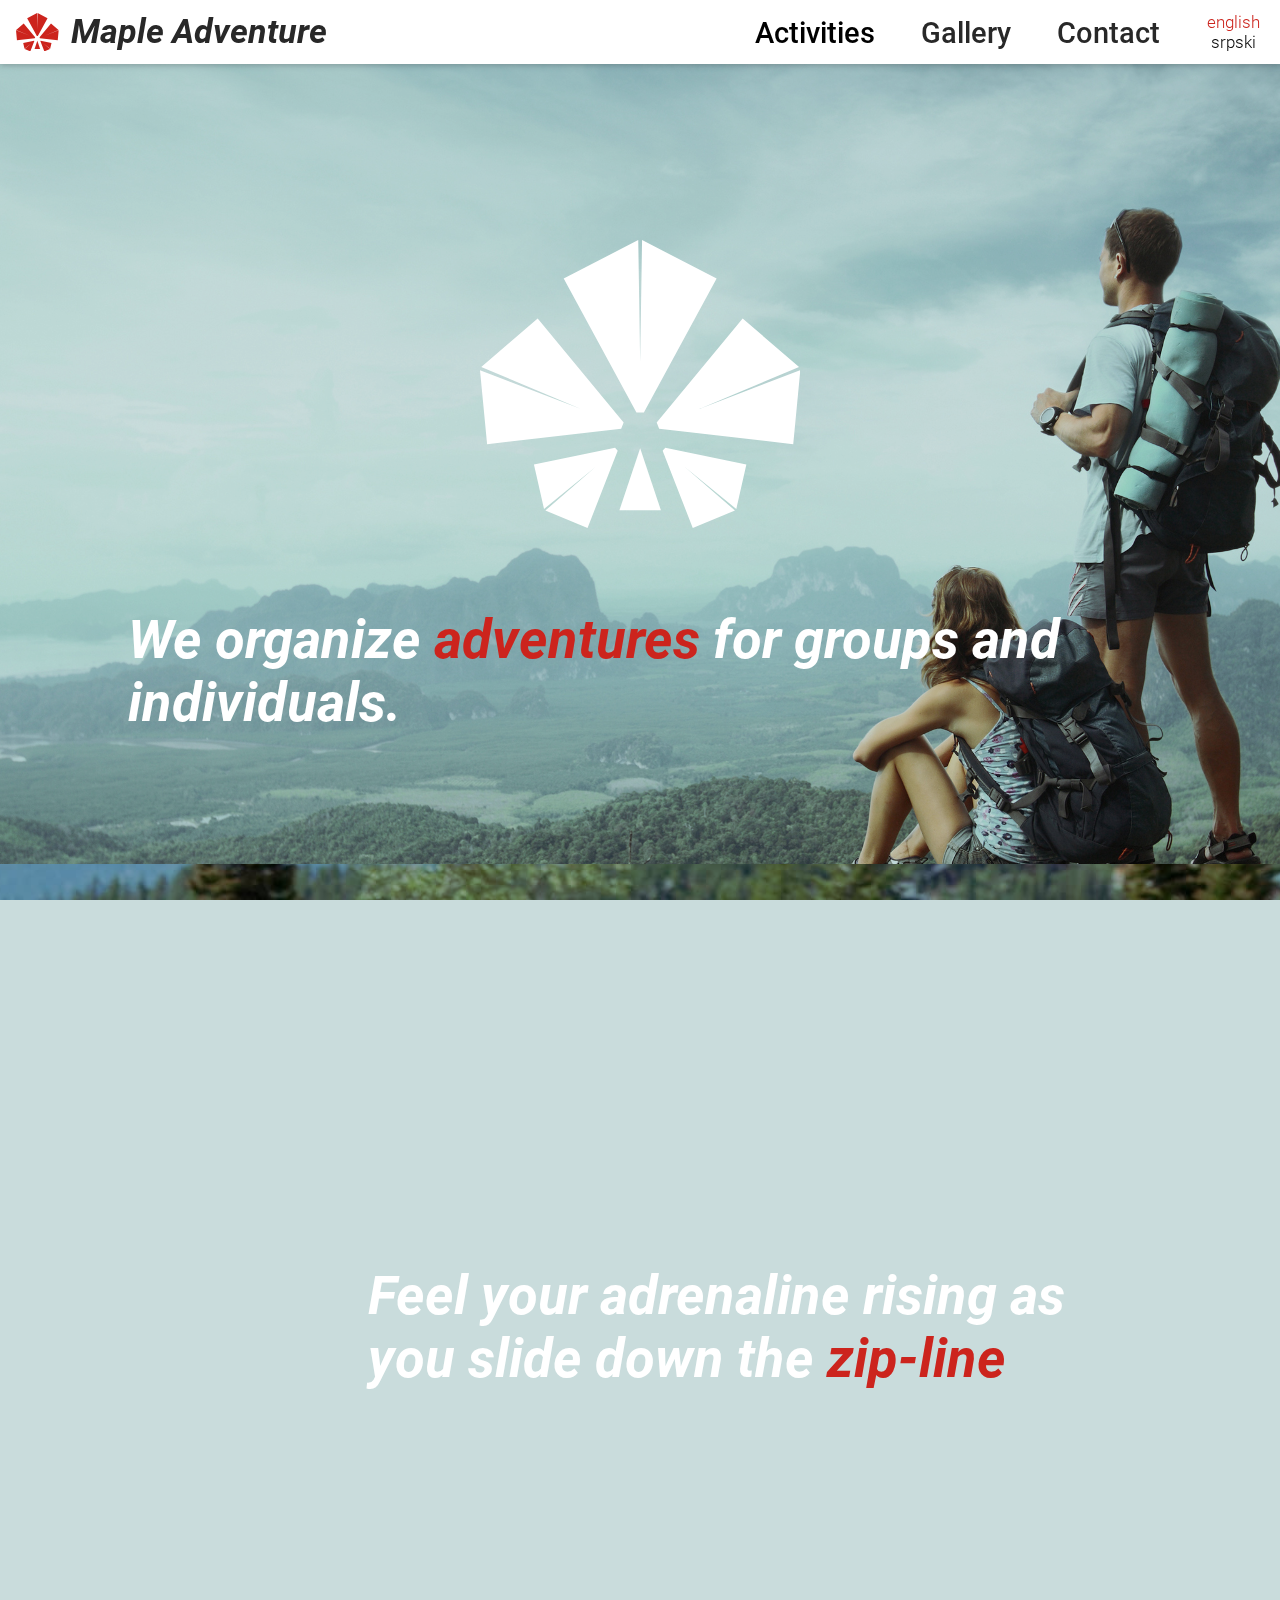
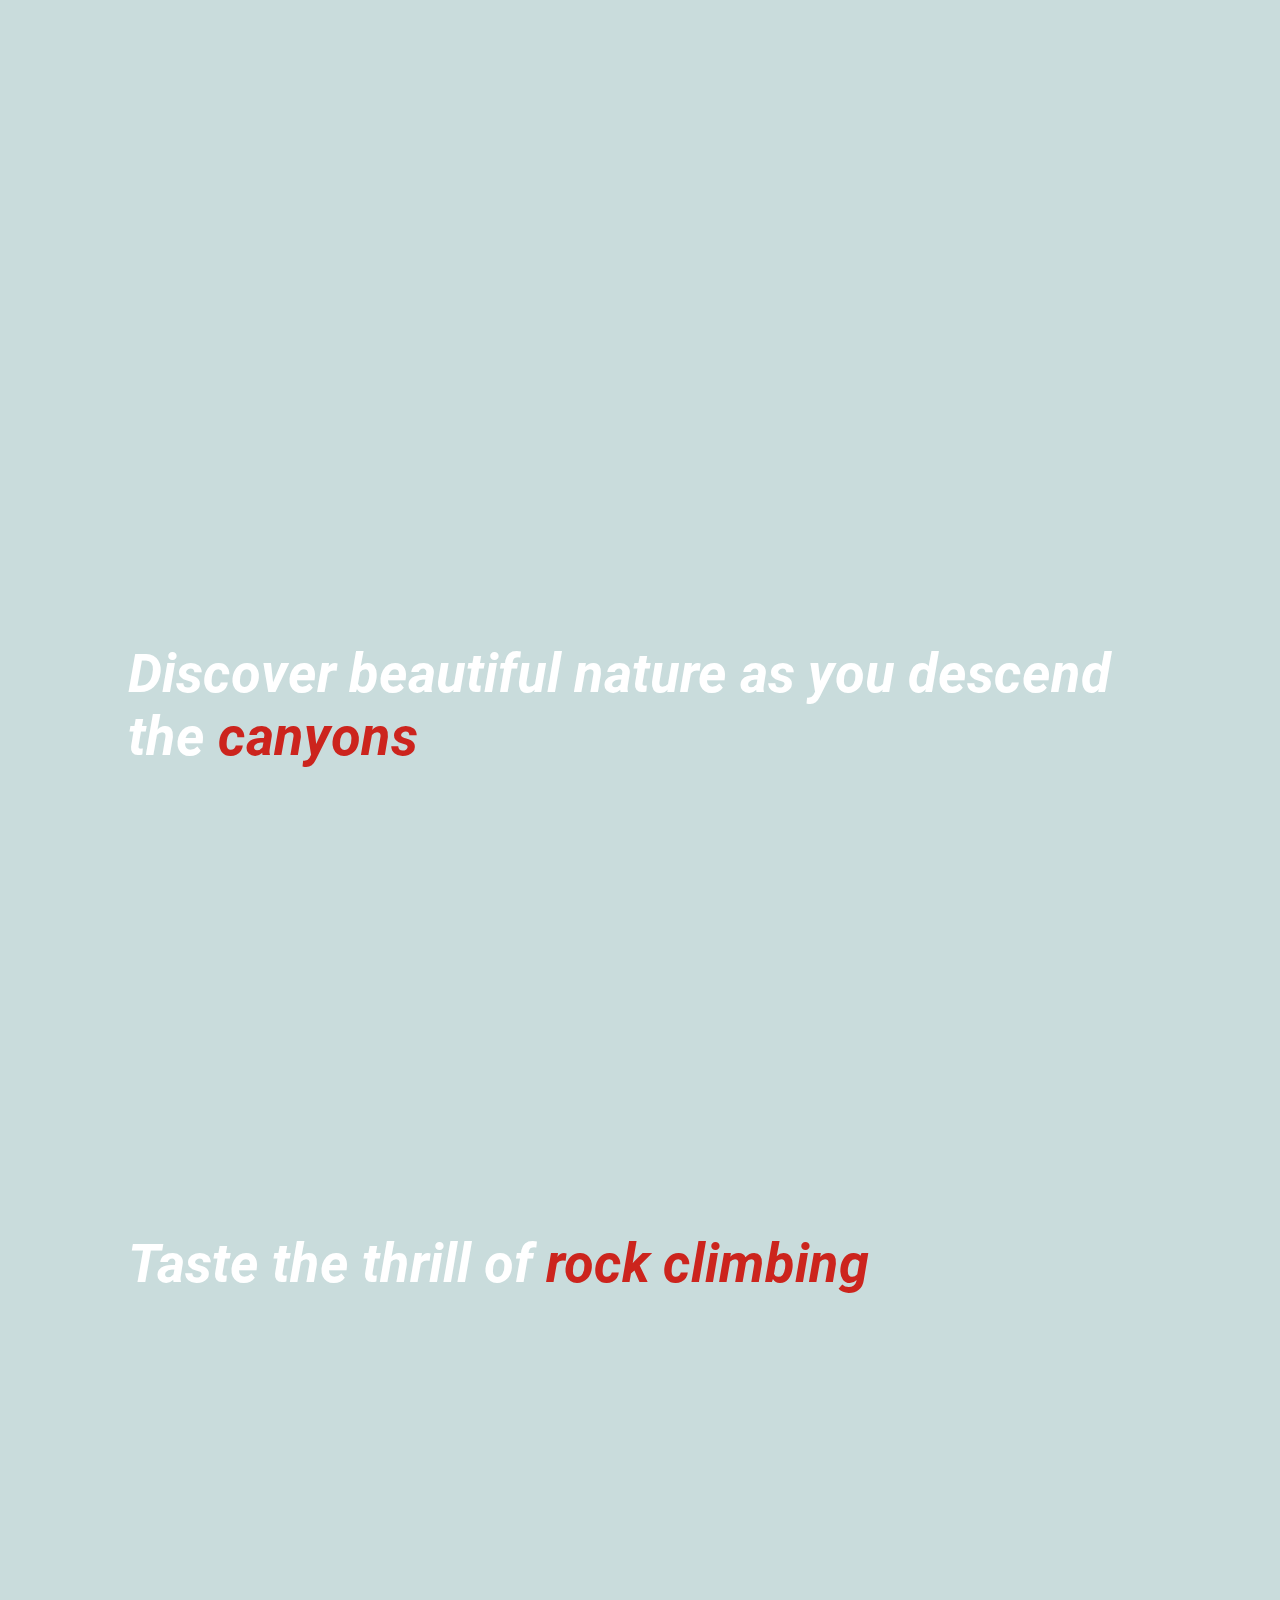
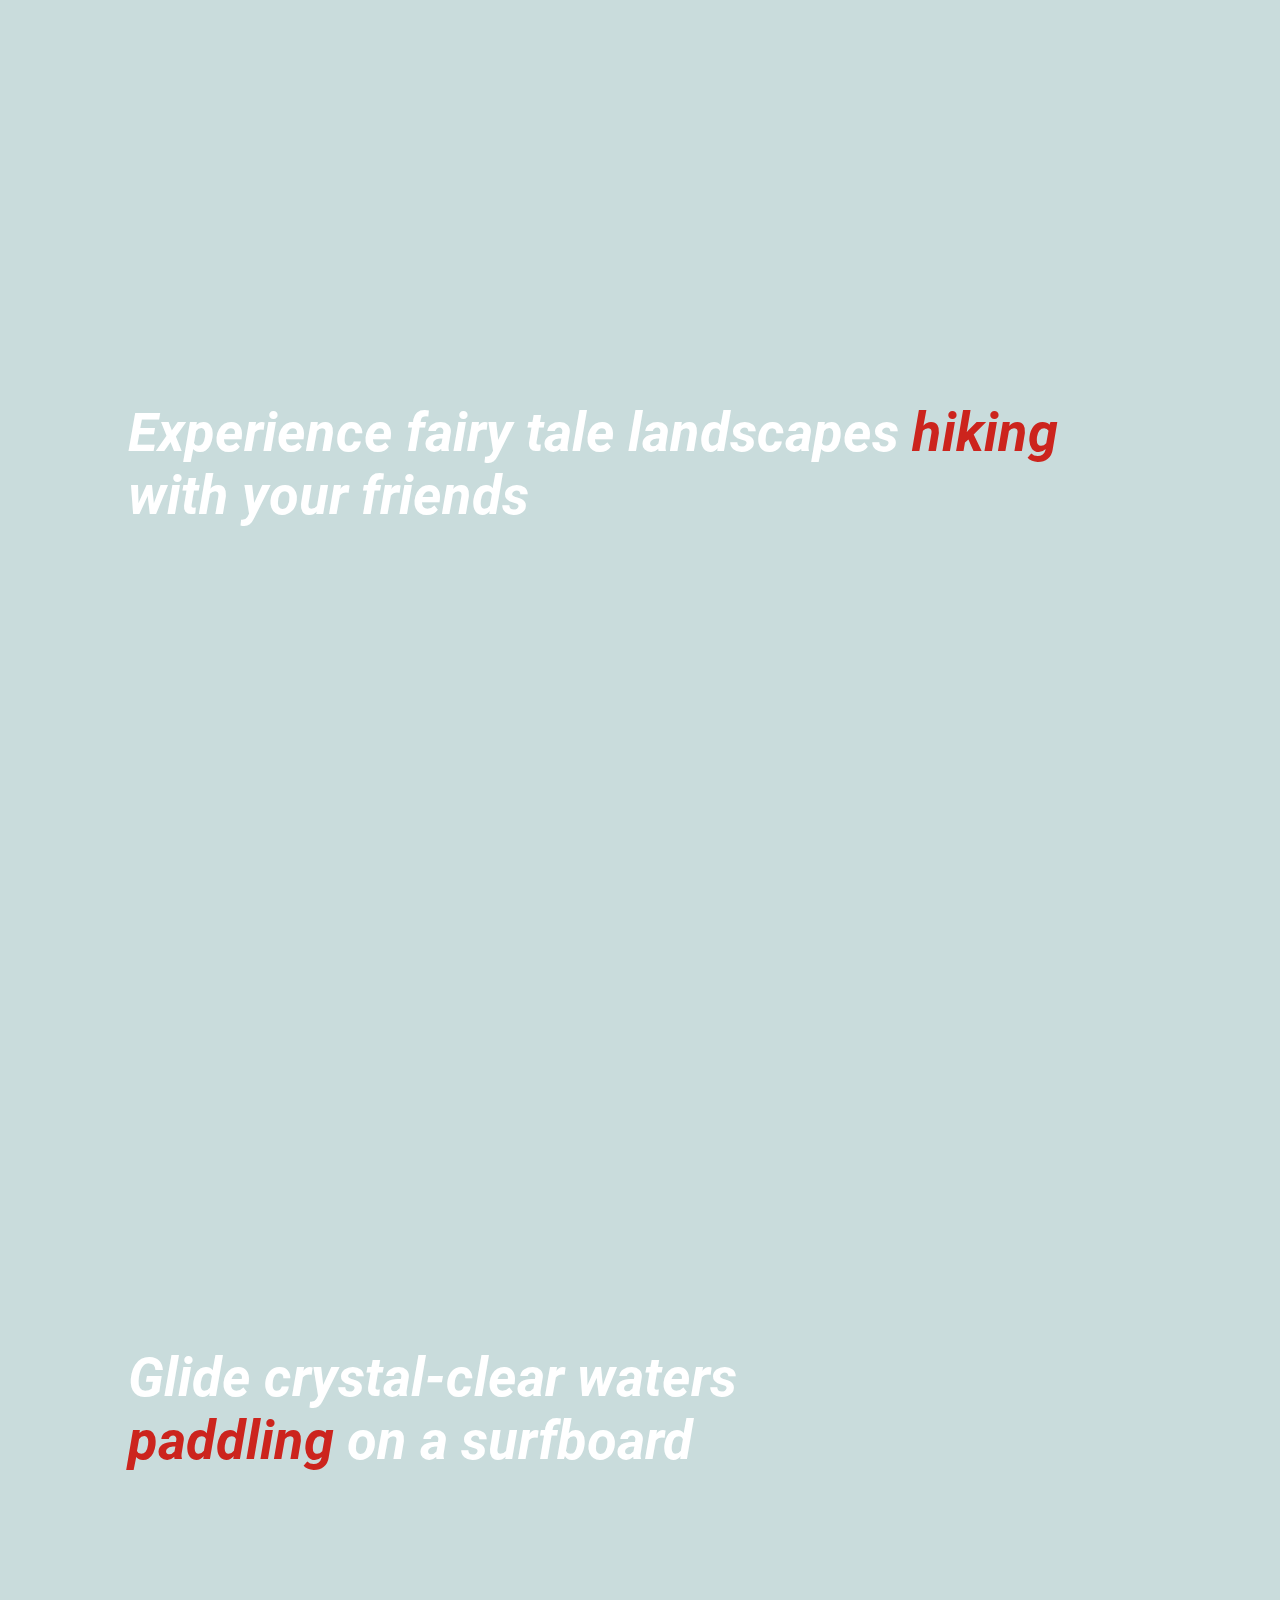
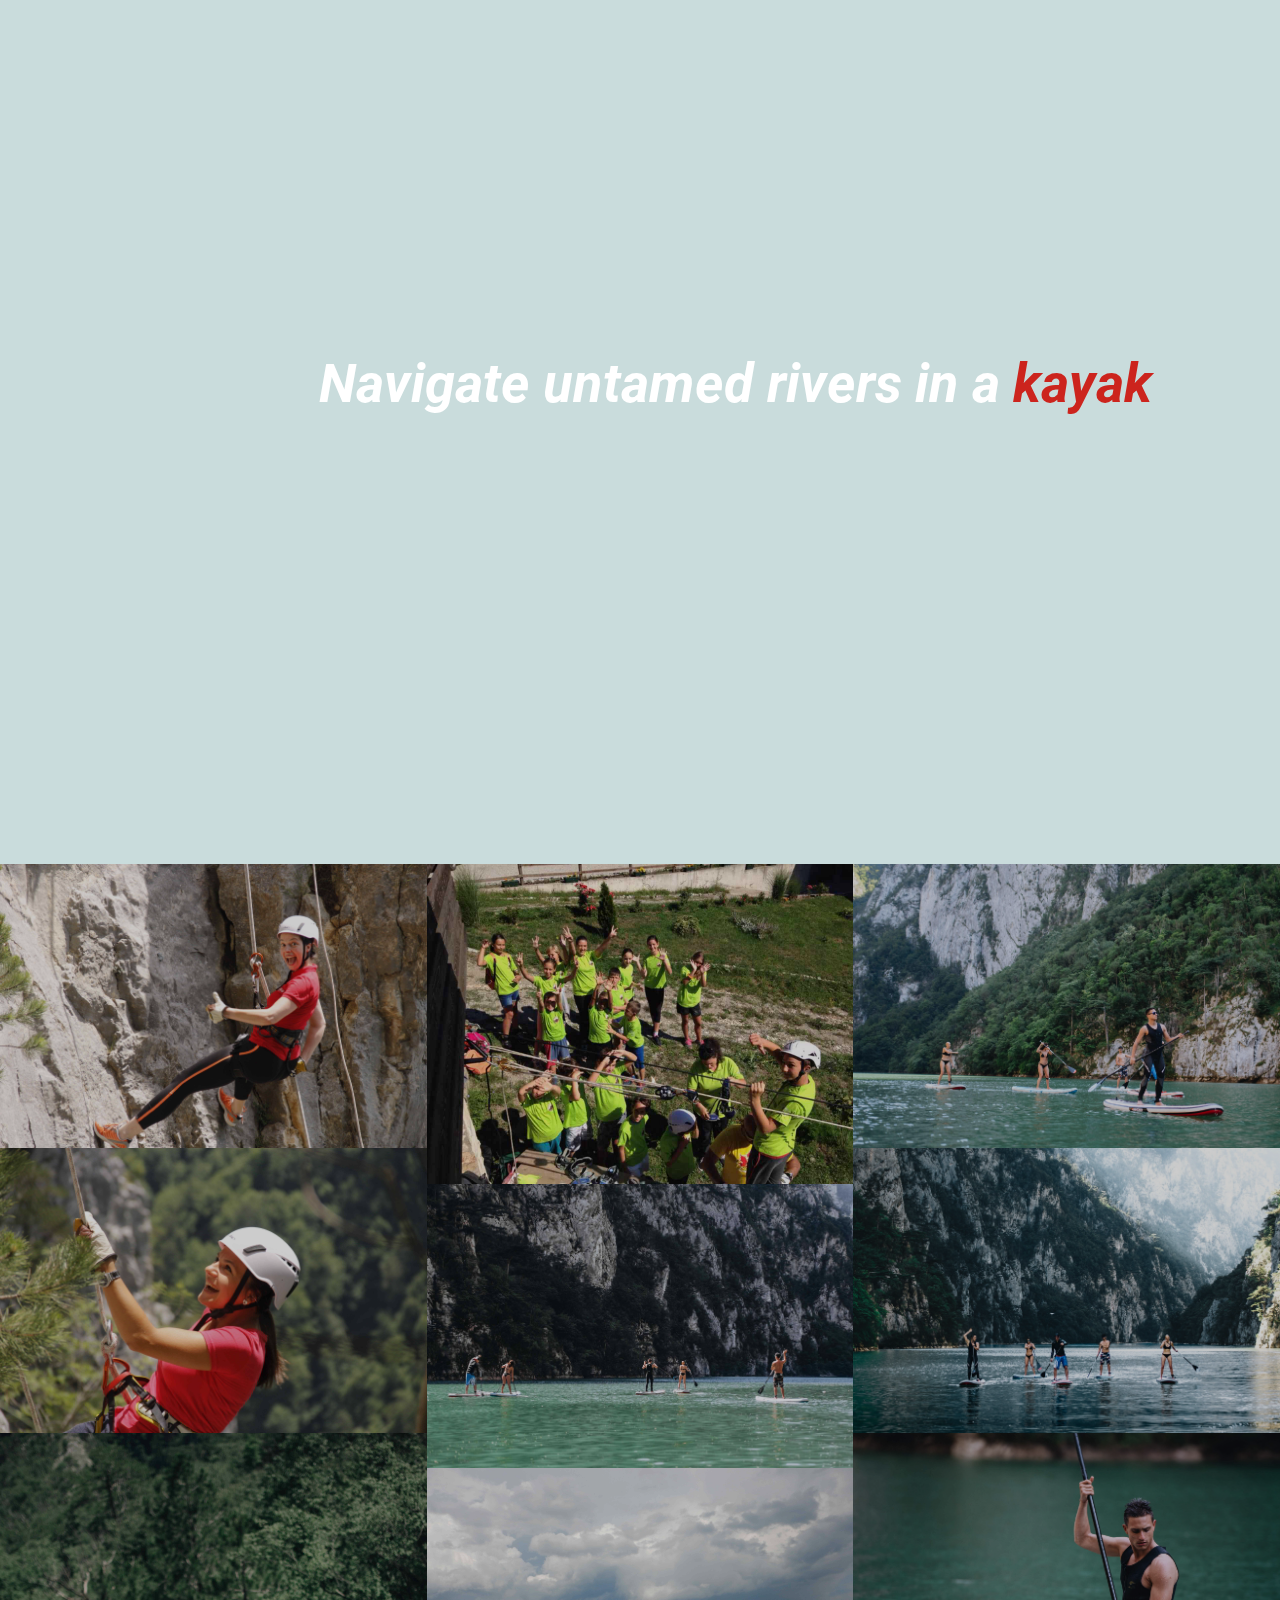
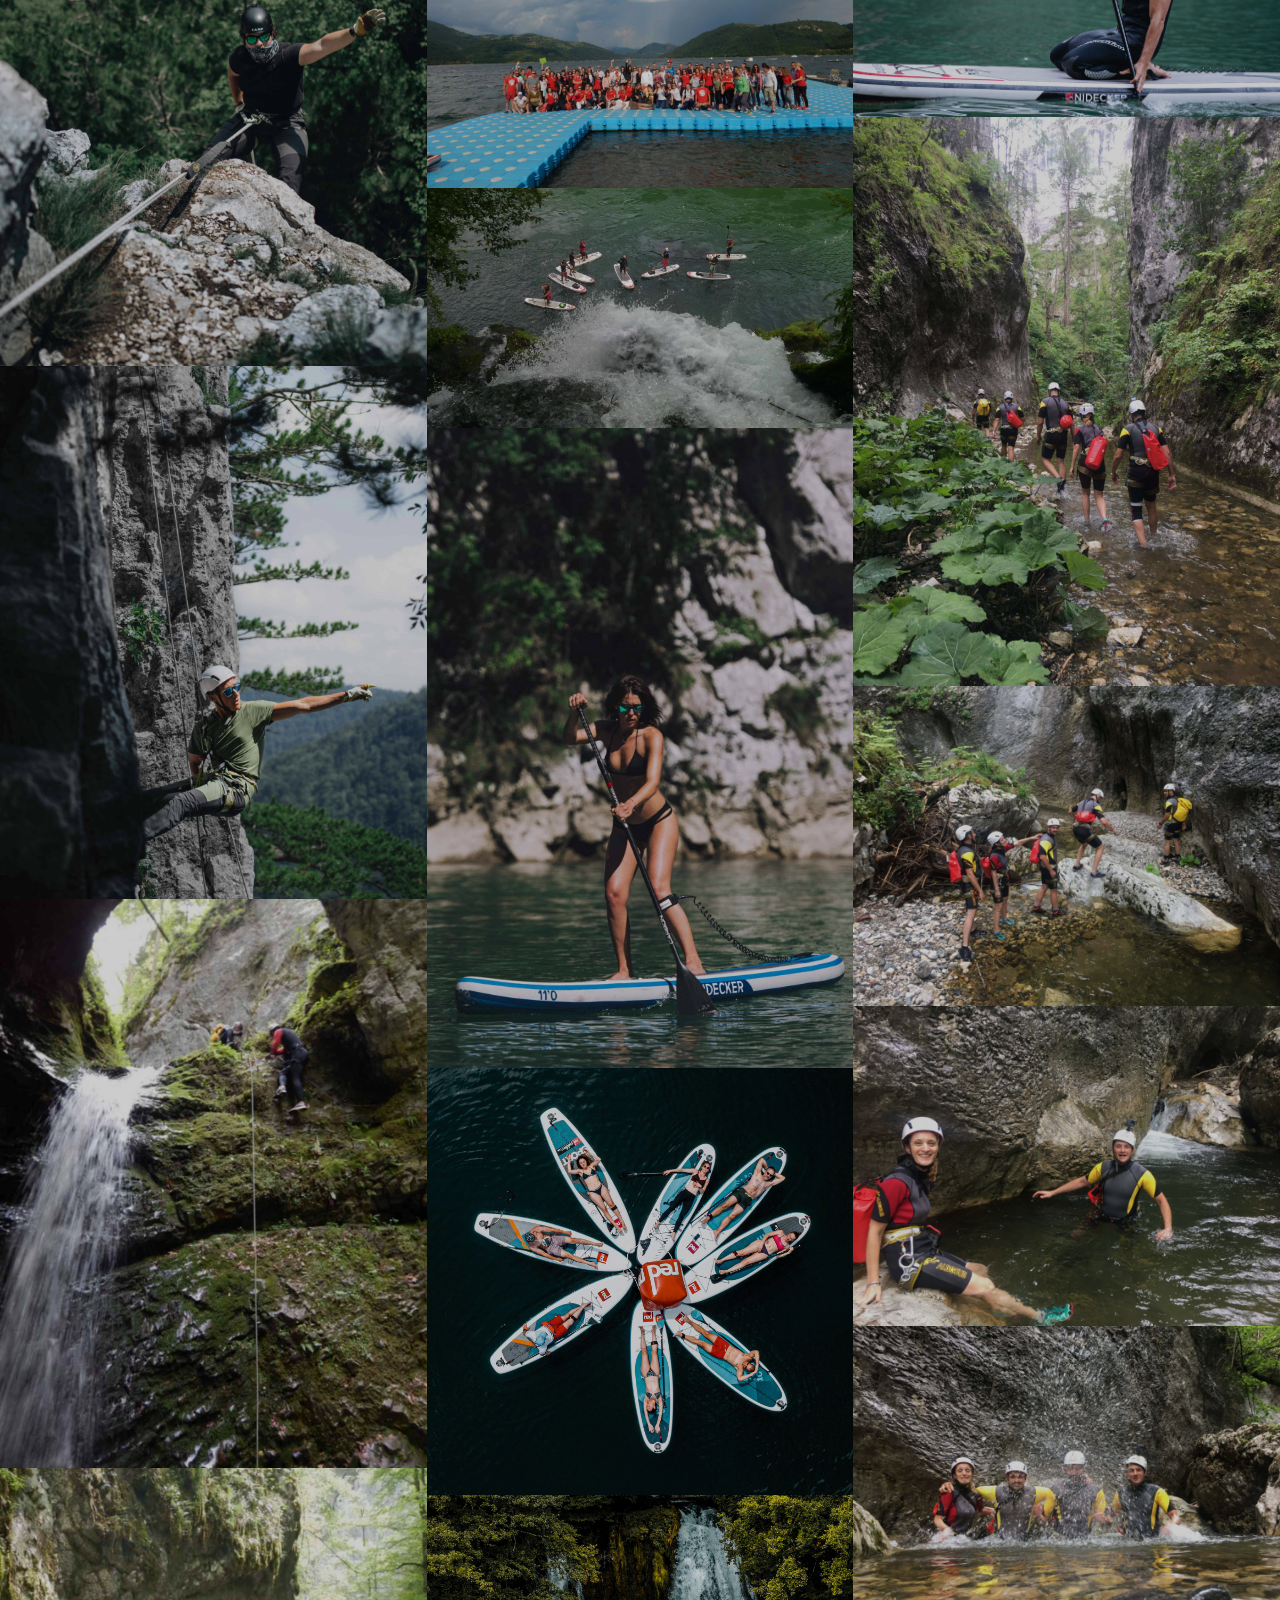
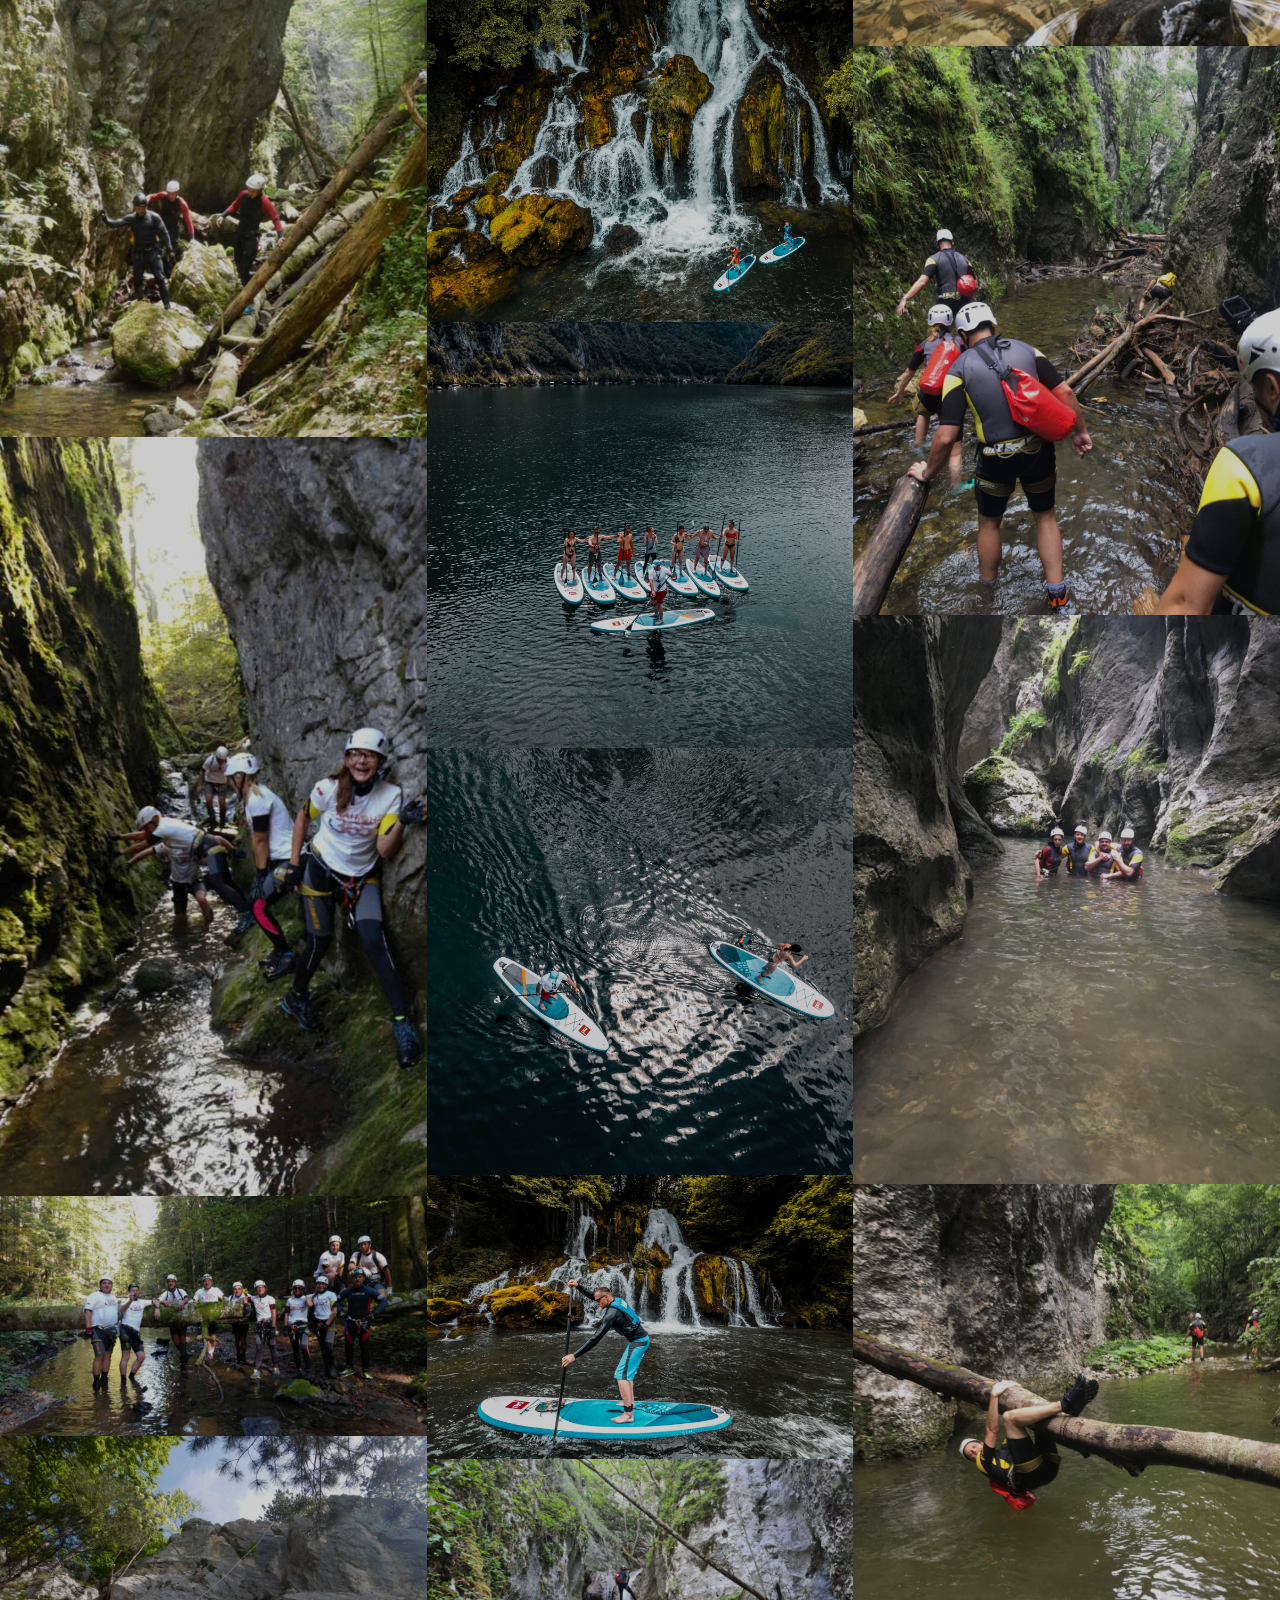
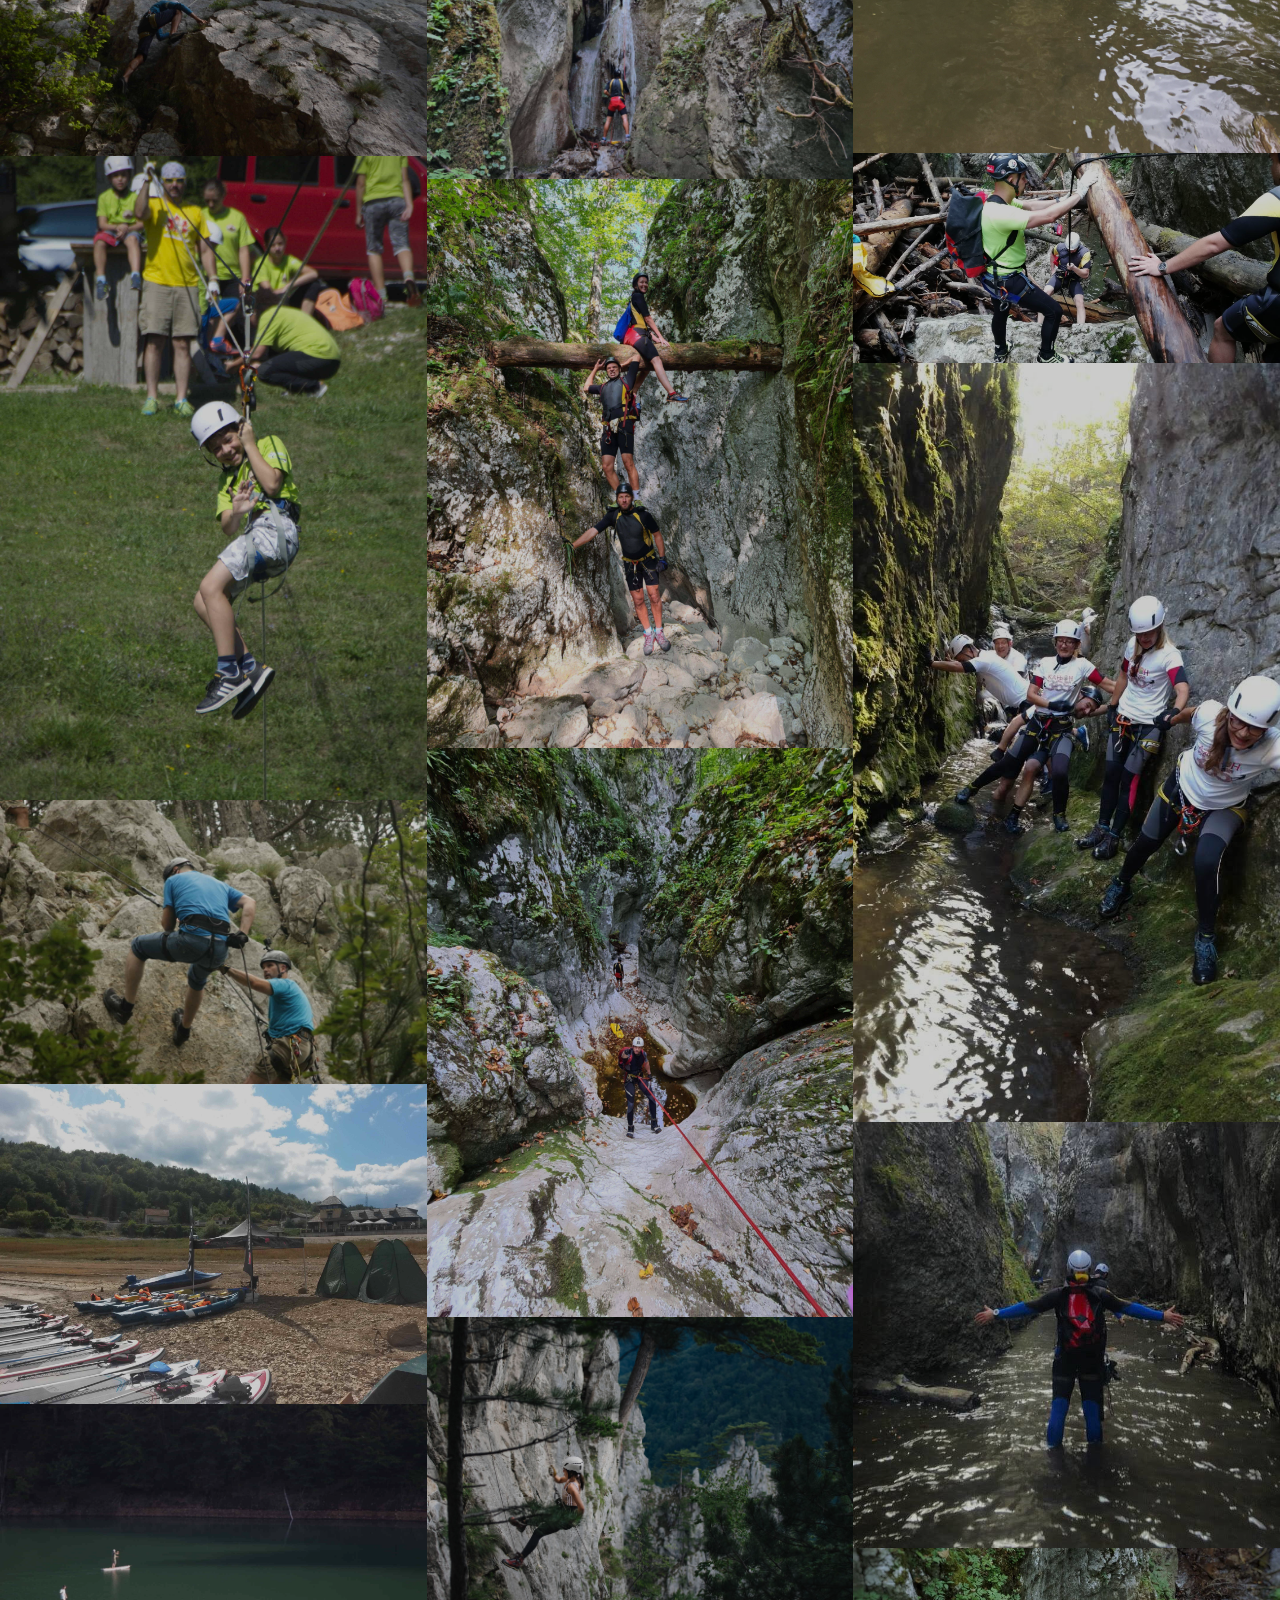
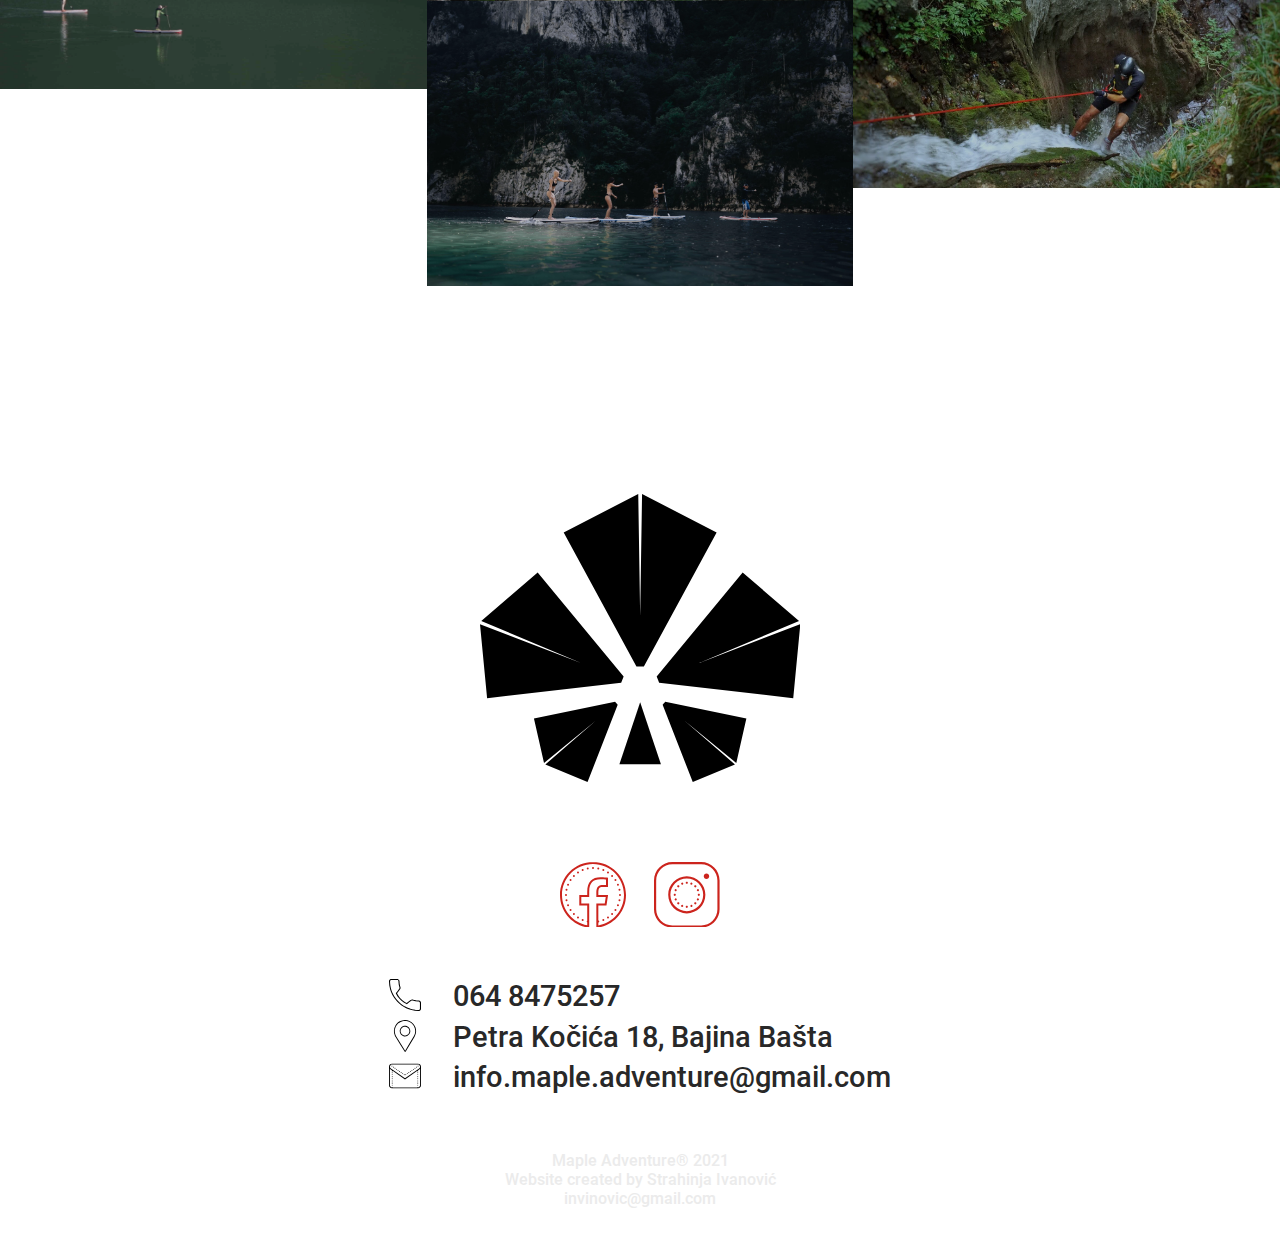
==== commit a84bcbf6: "new images" ====
--- a/docs/index.html
+++ b/docs/index.html
@@ -1 +1 @@
-<!DOCTYPE html><html lang="en"><head><meta charset="UTF-8"><title>Maple Adventure</title><link rel="stylesheet" href="style.css"><link rel="shortcut icon" href="images/icons/icon.ico" type="image/x-icon"></head><body><nav><div class="menu"><a href="#"><div class="logo-text"><svg class="logo" version="1.1" viewBox="0 0 107.82 96.941" xmlns="http://www.w3.org/2000/svg"><g transform="translate(-43.375 -148.35)"><g transform="translate(27.796 5.9868)"><g transform="translate(-12.745 118.58)" style="paint-order:stroke fill markers"><path class="logo-part" d="m81.592 23.776-25.098 13.002 24.493 45.055h2.4944l24.493-45.055-25.098-13.002-0.64286 41.124z" style="paint-order:stroke fill markers"/><g transform="translate(-.70789)" style="paint-order:stroke fill markers"><path class="logo-part" d="m29.456 66.533 18.987-16.331 28.936 35.031-0.32483 0.80749-0.17498 0.43497-0.325 0.80792-45.133 5.2353-2.389-24.929 34.016 13.07z" style="paint-order:stroke fill markers"/><path class="logo-part" d="m136.43 66.533-18.987-16.331-28.936 35.031 0.49981 1.2425 0.325 0.80792 45.133 5.2353 2.389-24.929-34.016 13.07z" style="paint-order:stroke fill markers"/></g><g transform="translate(-.39357)" style="paint-order:stroke fill markers"><path class="logo-part" d="m50.266 114.31-3.3915-14.99 27.314-5.6096 0.34431 0.40837 0.18547 0.21998 0.3445 0.40858-10.144 25.973-14.202-5.8758 16.87-14.681z" style="paint-order:stroke fill markers"/><path class="logo-part" d="m114.99 114.31 3.3915-14.99-27.314-5.6096-0.3443 0.40837-0.18547 0.21998-0.3445 0.40858 10.144 25.973 14.202-5.8758-16.87-14.681z" style="paint-order:stroke fill markers"/></g></g><path class="logo-part" d="m76.481 233.36h-13.982l6.9911-20.895z"/></g></g></svg> <span>Maple Adventure</span></div></a><ol><li class="menu-item"><span id="activities_name">Activities</span><ol class="sub-menu"><a class="menu-item" href="#zipline" id="zipline_name">Zip-line</a> <a class="menu-item" href="#canyoning" id="canyoning_name">Canyoning</a> <a class="menu-item" href="#rockclimbing" id="rockclimbing_name">Rock climbing</a> <a class="menu-item" href="#hiking" id="hiking_name">Hiking</a> <a class="menu-item" href="#sup" id="sup_name">SUP</a> <a class="menu-item" href="#kayaking" id="kayaking_name">Kayaking</a></ol></li><a class="menu-item" href="#gallery" id="gallery_name">Gallery</a> <a class="menu-item" href="#contact" id="contact_name">Contact</a><div class="lang"><span id="eng">english</span> <span id="srb">srpski</span></div></ol></div></nav><div class="section" id="intro"><div><svg class="logo-big" version="1.1" viewBox="0 0 107.82 96.941" xmlns="http://www.w3.org/2000/svg"><g transform="translate(-43.375 -148.35)"><g transform="translate(27.796 5.9868)" fill="#fff"><g transform="translate(-12.745 118.58)" style="paint-order:stroke fill markers"><path class="logo-part" d="m81.592 23.776-25.098 13.002 24.493 45.055h2.4944l24.493-45.055-25.098-13.002-0.64286 41.124z" style="paint-order:stroke fill markers"/><g transform="translate(-.70789)" style="paint-order:stroke fill markers"><path class="logo-part" d="m29.456 66.533 18.987-16.331 28.936 35.031-0.32483 0.80749-0.17498 0.43497-0.325 0.80792-45.133 5.2353-2.389-24.929 34.016 13.07z" style="paint-order:stroke fill markers"/><path class="logo-part" d="m136.43 66.533-18.987-16.331-28.936 35.031 0.82481 2.0504 45.133 5.2353 2.389-24.929-34.016 13.07z" style="paint-order:stroke fill markers"/></g><g transform="translate(-.39357)" style="paint-order:stroke fill markers"><path class="logo-part" d="m50.266 114.31-3.3915-14.99 27.314-5.6096 0.34431 0.40837 0.18547 0.21998 0.3445 0.40858-10.144 25.973-14.202-5.8758 16.87-14.681z" style="paint-order:stroke fill markers"/><path class="logo-part" d="m114.99 114.31 3.3915-14.99-27.314-5.6096-0.3443 0.40837-0.18547 0.21998-0.3445 0.40858 10.144 25.973 14.202-5.8758-16.87-14.681z" style="paint-order:stroke fill markers"/></g></g><path class="logo-part" d="m76.481 233.36h-13.982l6.9911-20.895z"/></g></g></svg><div class="about"><span class="name-big" id="intro_1">We organize </span><span class="name-big" id="morpher">adventures </span><span class="name-big" id="intro_2">for groups and individuals.</span></div></div></div><div class="section" id="zipline"><div><span class="name-big"><span id="zipline_1">Feel your adrenaline rising as you slide down the </span><span class="accent" id="zipline_accent">zip-line</span></span></div></div><div class="section" id="canyoning"><div><span class="name-big"><span id="canyoning_1">Discover beautiful nature as you descend the </span><span class="accent" id="canyoning_accent">canyons</span></span></div></div><div class="section" id="rockclimbing"><div><span class="name-big"><span id="rockclimbing_1">Taste the thrill of </span><span class="accent" id="rockclimbing_accent">rock climbing</span></span></div></div><div class="section" id="hiking"><div><span class="name-big"><span id="hiking_1">Experience fairy tale landscapes </span><span class="accent" id="hiking_accent">hiking </span><span id="hiking_2">with your friends</span></span></div></div><div class="section" id="sup"><div><span class="name-big"><span id="sup_1">Glide crystal-clear waters </span><span class="accent" id="sup_accent">paddling </span><span id="sup_2">on a surfboard</span></span></div></div><div class="section" id="kayaking"><div><span class="name-big"><span id="kayak_1">Navigate untamed rivers in a </span><span class="accent" id="kayak_accent">kayak</span></span></div></div><div id="gallery"><div loading="lazy" class="gallery-image"><img src="images/gallery/f_1.jpg"></div><div loading="lazy" class="gallery-image"><img src="images/gallery/f_2.jpg"></div><div loading="lazy" class="gallery-image"><img src="images/gallery/f_3.jpg"></div><div loading="lazy" class="gallery-image"><img src="images/gallery/f_4.jpg"></div><div loading="lazy" class="gallery-image"><img src="images/gallery/f_5.jpg"></div><div loading="lazy" class="gallery-image"><img src="images/gallery/f_6.jpg"></div><div loading="lazy" class="gallery-image"><img src="images/gallery/f_7.jpg"></div><div loading="lazy" class="gallery-image"><img src="images/gallery/f_8.jpg"></div><div loading="lazy" class="gallery-image"><img src="images/gallery/f_9.jpg"></div><div loading="lazy" class="gallery-image"><img src="images/gallery/f_10.jpg"></div><div loading="lazy" class="gallery-image"><img src="images/gallery/f_11.jpg"></div><div loading="lazy" class="gallery-image"><img src="images/gallery/f_12.jpg"></div><div loading="lazy" class="gallery-image"><img src="images/gallery/f_13.jpg"></div><div loading="lazy" class="gallery-image"><img src="images/gallery/f_14.jpg"></div><div loading="lazy" class="gallery-image"><img src="images/gallery/f_15.jpg"></div><div loading="lazy" class="gallery-image"><img src="images/gallery/f_16.jpg"></div><div loading="lazy" class="gallery-image"><img src="images/gallery/f_17.jpg"></div><div loading="lazy" class="gallery-image"><img src="images/gallery/f_18.jpg"></div></div><div id="contact"><svg class="logo-big" version="1.1" viewBox="0 0 107.82 96.941" xmlns="http://www.w3.org/2000/svg"><g transform="translate(-43.375 -148.35)"><g transform="translate(27.796 5.9868)"><g transform="translate(-12.745 118.58)" style="paint-order:stroke fill markers"><path class="logo-part" d="m81.592 23.776-25.098 13.002 24.493 45.055h2.4944l24.493-45.055-25.098-13.002-0.64286 41.124z" style="paint-order:stroke fill markers"/><g transform="translate(-.70789)" style="paint-order:stroke fill markers"><path class="logo-part" d="m29.456 66.533 18.987-16.331 28.936 35.031-0.32483 0.80749-0.17498 0.43497-0.325 0.80792-45.133 5.2353-2.389-24.929 34.016 13.07z" style="paint-order:stroke fill markers"/><path class="logo-part" d="m136.43 66.533-18.987-16.331-28.936 35.031 0.49981 1.2425 0.325 0.80792 45.133 5.2353 2.389-24.929-34.016 13.07z" style="paint-order:stroke fill markers"/></g><g transform="translate(-.39357)" style="paint-order:stroke fill markers"><path class="logo-part" d="m50.266 114.31-3.3915-14.99 27.314-5.6096 0.34431 0.40837 0.18547 0.21998 0.3445 0.40858-10.144 25.973-14.202-5.8758 16.87-14.681z" style="paint-order:stroke fill markers"/><path class="logo-part" d="m114.99 114.31 3.3915-14.99-27.314-5.6096-0.3443 0.40837-0.18547 0.21998-0.3445 0.40858 10.144 25.973 14.202-5.8758-16.87-14.681z" style="paint-order:stroke fill markers"/></g></g><path class="logo-part" d="m76.481 233.36h-13.982l6.9911-20.895z"/></g></g></svg><div class="fb-ig"><a href="https://www.facebook.com/Maple-Adventure-106836347590279" target="_blank" rel="noopener noreferrer"><svg class="contact-ico-xl" version="1.1" xmlns="http://www.w3.org/2000/svg"><path d="m33 0c-18.213 0-33 14.787-33 33 0 16.534 12.19 30.208 28.068 32.594l1.1484 0.17188v-24.285h-7.918v-6.4121h7.918v-5.5957c0-4.4711 1.0791-7.5142 2.9414-9.4512s4.6004-2.8848 8.2754-2.8848c3.1479 0 4.5273 0.20132 5.5625 0.33594v5.4043h-4.252c-1.9506 0-3.4691 1.0417-4.2988 2.4902-0.82977 1.4486-1.1133 3.2476-1.1133 5.1035v4.5977h9.418l-0.99219 6.4121h-8.4238v24.338l1.1348-0.1543c16.104-2.185 28.531-15.968 28.531-32.664 0-18.213-14.787-33-33-33zm0 2c17.133 0 31 13.867 31 31 0 15.299-11.106 27.878-25.666 30.42v-2.9414a1 1 0 0 0 0.93359-0.99805 1 1 0 0 0-0.93359-0.99609v-15.004h8.1387l1.6094-10.412h-9.75v-2.5977c0-1.6381 0.28918-3.1344 0.84766-4.1094 0.55848-0.97494 1.2461-1.4844 2.5645-1.4844h6.252v-9.2148l-0.86524-0.11719c-0.91763-0.12414-2.9599-0.4082-6.6973-0.4082-4.0271 0-7.3961 1.0862-9.7168 3.5s-3.5 6.04-3.5 10.836v3.5957h-7.918v10.412h7.918v15.145a1 1 0 0 0-0.48438 0.85547 1 1 0 0 0 0.48438 0.85547v2.998c-14.338-2.7231-25.217-15.194-25.217-30.334 0-17.133 13.867-31 31-31zm0 3a1 1 0 0 0-1 1 1 1 0 0 0 1 1 1 1 0 0 0 1-1 1 1 0 0 0-1-1zm-5.2676 0.51953a1 1 0 0 0-1 1 1 1 0 0 0 1 1 1 1 0 0 0 1-1 1 1 0 0 0-1-1zm10.535 0a1 1 0 0 0-1 1 1 1 0 0 0 1 1 1 1 0 0 0 1-1 1 1 0 0 0-1-1zm-15.6 1.5352a1 1 0 0 0-1 1 1 1 0 0 0 1 1 1 1 0 0 0 1-1 1 1 0 0 0-1-1zm20.664 0a1 1 0 0 0-1 1 1 1 0 0 0 1 1 1 1 0 0 0 1-1 1 1 0 0 0-1-1zm-25.332 2.4961a1 1 0 0 0-1 1 1 1 0 0 0 1 1 1 1 0 0 0 1-1 1 1 0 0 0-1-1zm30 0a1 1 0 0 0-1 1 1 1 0 0 0 1 1 1 1 0 0 0 1-1 1 1 0 0 0-1-1zm-34.092 3.3574a1 1 0 0 0-1 1 1 1 0 0 0 1 1 1 1 0 0 0 1-1 1 1 0 0 0-1-1zm38.184 0a1 1 0 0 0-1 1 1 1 0 0 0 1 1 1 1 0 0 0 1-1 1 1 0 0 0-1-1zm-41.541 4.0918a1 1 0 0 0-1 1 1 1 0 0 0 1 1 1 1 0 0 0 1-1 1 1 0 0 0-1-1zm44.898 0a1 1 0 0 0-1 1 1 1 0 0 0 1 1 1 1 0 0 0 1-1 1 1 0 0 0-1-1zm-47.395 4.668a1 1 0 0 0-1 1 1 1 0 0 0 1 1 1 1 0 0 0 1-1 1 1 0 0 0-1-1zm49.891 0a1 1 0 0 0-1 1 1 1 0 0 0 1 1 1 1 0 0 0 1-1 1 1 0 0 0-1-1zm-51.426 5.0645a1 1 0 0 0-1 1 1 1 0 0 0 1 1 1 1 0 0 0 1-1 1 1 0 0 0-1-1zm52.961 0a1 1 0 0 0-1 1 1 1 0 0 0 1 1 1 1 0 0 0 1-1 1 1 0 0 0-1-1zm-53.48 5.2676a1 1 0 0 0-1 1 1 1 0 0 0 1 1 1 1 0 0 0 1-1 1 1 0 0 0-1-1zm54 0a1 1 0 0 0-1 1 1 1 0 0 0 1 1 1 1 0 0 0 1-1 1 1 0 0 0-1-1zm-53.48 5.2676a1 1 0 0 0-1 1 1 1 0 0 0 1 1 1 1 0 0 0 1-1 1 1 0 0 0-1-1zm52.961 0a1 1 0 0 0-1 1 1 1 0 0 0 1 1 1 1 0 0 0 1-1 1 1 0 0 0-1-1zm-51.426 5.0645a1 1 0 0 0-1 1 1 1 0 0 0 1 1 1 1 0 0 0 1-1 1 1 0 0 0-1-1zm49.891 0a1 1 0 0 0-1 1 1 1 0 0 0 1 1 1 1 0 0 0 1-1 1 1 0 0 0-1-1zm-47.395 4.668a1 1 0 0 0-1 1 1 1 0 0 0 1 1 1 1 0 0 0 1-1 1 1 0 0 0-1-1zm44.898 0a1 1 0 0 0-1 1 1 1 0 0 0 1 1 1 1 0 0 0 1-1 1 1 0 0 0-1-1zm-41.541 4.0918a1 1 0 0 0-1 1 1 1 0 0 0 1 1 1 1 0 0 0 1-1 1 1 0 0 0-1-1zm38.184 0a1 1 0 0 0-1 1 1 1 0 0 0 1 1 1 1 0 0 0 1-1 1 1 0 0 0-1-1zm-34.092 3.3574a1 1 0 0 0-1 1 1 1 0 0 0 1 1 1 1 0 0 0 1-1 1 1 0 0 0-1-1zm30 0a1 1 0 0 0-1 1 1 1 0 0 0 1 1 1 1 0 0 0 1-1 1 1 0 0 0-1-1zm-25.332 2.4961a1 1 0 0 0-1 1 1 1 0 0 0 1 1 1 1 0 0 0 1-1 1 1 0 0 0-1-1zm20.664 0a1 1 0 0 0-1 1 1 1 0 0 0 1 1 1 1 0 0 0 1-1 1 1 0 0 0-1-1z"/></svg> </a><a href="https://www.instagram.com/maple.adventure" target="_blank" rel="noopener noreferrer"><svg class="contact-ico-xl" version="1.1" viewBox="0 0 60 60" xmlns="http://www.w3.org/2000/svg"><path d="m16.816 0c-9.2734 0-16.816 7.543-16.816 16.816v26.367c0 9.2734 7.543 16.816 16.816 16.816h26.367c9.2734 0 16.816-7.543 16.816-16.816v-26.367c0-9.2734-7.543-16.816-16.816-16.816zm0 2h26.367c8.1914 0 14.816 6.625 14.816 14.816v26.367c0 8.1914-6.625 14.816-14.816 14.816h-26.367c-8.1914 0-14.816-6.625-14.816-14.816v-26.367c0-8.1914 6.625-14.816 14.816-14.816zm31.184 8.5c-1.3789 0-2.5 1.1211-2.5 2.5s1.1211 2.5 2.5 2.5 2.5-1.1211 2.5-2.5-1.1211-2.5-2.5-2.5zm-18 2.5c-9.3789 0-17 7.6211-17 17s7.6211 17 17 17 17-7.6211 17-17-7.6211-17-17-17zm0 2c8.2969 0 15 6.7031 15 15s-6.7031 15-15 15-15-6.7031-15-15 6.7031-15 15-15zm0 3c-0.55078 0-1 0.44922-1 1s0.44922 1 1 1 1-0.44922 1-1-0.44922-1-1-1zm-4.2031 0.83594c-0.13281 0-0.26562 0.02344-0.39062 0.07422-0.50781 0.21484-0.75 0.79688-0.53906 1.3086 0.21094 0.51172 0.79688 0.75391 1.3047 0.54297 0.51172-0.21484 0.75391-0.79688 0.54297-1.3086-0.15234-0.37109-0.51562-0.61328-0.91797-0.61719zm8.4336 0c-0.41406-0.0078-0.78906 0.23438-0.94531 0.61719-0.21094 0.51172 0.03125 1.0938 0.54297 1.3086 0.50781 0.21094 1.0938-0.03125 1.3047-0.54297 0.21094-0.51172-0.03125-1.0938-0.53906-1.3086-0.11719-0.04687-0.23828-0.07031-0.36328-0.07422zm-11.996 2.3867c-0.26953-0.0039-0.52734 0.10156-0.71875 0.29297-0.39062 0.39062-0.39062 1.0234 0 1.4141s1.0234 0.39062 1.4141 0 0.39062-1.0234 0-1.4141c-0.18359-0.18359-0.43359-0.28906-0.69531-0.29297zm15.559 0c-0.27344-0.0039-0.53125 0.10156-0.72266 0.29297-0.39062 0.39062-0.39062 1.0234 0 1.4141s1.0234 0.39062 1.4141 0 0.39062-1.0234 0-1.4141c-0.18359-0.18359-0.43359-0.28906-0.69141-0.29297zm2.3789 3.5664c-0.13672 0-0.26953 0.02344-0.39062 0.07422-0.51172 0.21484-0.75391 0.79688-0.54297 1.3086 0.21094 0.51172 0.79688 0.75391 1.3086 0.54297 0.50781-0.21484 0.75-0.79688 0.53906-1.3086-0.15234-0.37109-0.51562-0.61328-0.91406-0.61719zm-20.312 0.0039c-0.41406-0.01172-0.78906 0.23438-0.94531 0.61328-0.21094 0.51172 0.03125 1.0977 0.53906 1.3086 0.24609 0.10156 0.52344 0.10156 0.76953 0 0.24219-0.10156 0.4375-0.29688 0.53906-0.54297 0.10156-0.24609 0.10156-0.51953 0-0.76562-0.10156-0.24609-0.29688-0.44141-0.54297-0.54297-0.11328-0.04297-0.23438-0.07031-0.35938-0.07031zm-0.85938 4.207c-0.55078 0-1 0.44922-1 1s0.44922 1 1 1 1-0.44922 1-1-0.44922-1-1-1zm22 0c-0.55078 0-1 0.44922-1 1s0.44922 1 1 1 1-0.44922 1-1-0.44922-1-1-1zm-21.156 4.207c-0.13281 0-0.26562 0.02734-0.39062 0.07813-0.50781 0.21094-0.75 0.79688-0.53906 1.3086 0.21094 0.50781 0.79688 0.75 1.3047 0.53906 0.51172-0.21094 0.75391-0.79688 0.54297-1.3047-0.15234-0.37109-0.51562-0.61719-0.91797-0.62109zm20.344 0c-0.41406-0.0078-0.78906 0.23828-0.94922 0.61719-0.21094 0.51172 0.03125 1.0938 0.54297 1.3047 0.51172 0.21484 1.0938-0.02734 1.3086-0.53906 0.21094-0.51172-0.03125-1.0938-0.54297-1.3086-0.11328-0.04687-0.23828-0.07031-0.35938-0.07422zm-17.953 3.5703c-0.26953-0.0039-0.53125 0.10156-0.71875 0.29297-0.39062 0.39062-0.39062 1.0234 0 1.4141 0.38672 0.39062 1.0234 0.39062 1.4102 0 0.39062-0.39062 0.39062-1.0234 0-1.4141-0.18359-0.18359-0.42969-0.28906-0.69141-0.29297zm15.559 0.0039c-0.27344-0.0078-0.53125 0.09766-0.72266 0.28906-0.1875 0.1875-0.29297 0.44141-0.29297 0.70703s0.10547 0.51953 0.29297 0.70703c0.39062 0.39062 1.0234 0.39062 1.4141 0 0.1875-0.1875 0.29297-0.44141 0.29297-0.70703s-0.10547-0.51953-0.29297-0.70703c-0.18359-0.18359-0.43359-0.28906-0.69141-0.28906zm-11.98 2.3789c-0.41406-0.0078-0.78906 0.23828-0.94531 0.62109-0.21094 0.50781 0.03125 1.0938 0.53906 1.3047 0.51172 0.21094 1.0977-0.03125 1.3086-0.53906 0.21094-0.51172-0.03125-1.0977-0.54297-1.3086-0.11328-0.04687-0.23438-0.07422-0.35938-0.07813zm8.4062 0c-0.13281 0-0.26562 0.02734-0.39062 0.07813-0.51172 0.21094-0.75391 0.79688-0.54297 1.3086 0.21484 0.50781 0.79688 0.75 1.3086 0.53906 0.51172-0.21094 0.75391-0.79688 0.54297-1.3047-0.15625-0.37109-0.51562-0.61719-0.91797-0.62109zm-4.2188 0.83984c-0.55078 0-1 0.44922-1 1s0.44922 1 1 1 1-0.44922 1-1-0.44922-1-1-1z"/></svg></a></div><div class="contact"><div><img src="images/icons/p.svg" class="contact-ico"> <span class="contact-text primary" title="click to copy" onclick="copy(event)">064 8475257</span></div><div><img src="images/icons/l.svg" class="contact-ico"> <span class="contact-text primary" title="click to copy" onclick="copy(event)">Petra Kočića 18, Bajina Bašta</span></div><div><a href="mailto:info.maple.adventure@gmail.com" target="_blank" rel="noopener noreferrer"><img src="images/icons/gm.svg" class="contact-ico"></a><span class="contact-text primary" title="click to copy" onclick="copy(event)">info.maple.adventure@gmail.com</span></div></div></div><footer><span>Maple Adventure® 2021</span> <span>Website created by Strahinja Ivanović</span> <span id="plug">invinovic@gmail.com</span></footer></body><!-- scripts --><script src="scripts/opacity.js"></script><script src="scripts/cookie.js"></script><script src="scripts/nav.js"></script><script src="scripts/morpheus.js"></script><script src="scripts/dict.js"></script><script src="scripts/index.js"></script></html>+<!DOCTYPE html><html lang="en"><head><meta charset="UTF-8"><title>Maple Adventure</title><link rel="stylesheet" href="style.css"><link rel="shortcut icon" href="images/icons/icon.ico" type="image/x-icon"></head><body><nav><div class="menu"><a href="#"><div class="logo-text"><svg class="logo" version="1.1" viewBox="0 0 107.82 96.941" xmlns="http://www.w3.org/2000/svg"><g transform="translate(-43.375 -148.35)"><g transform="translate(27.796 5.9868)"><g transform="translate(-12.745 118.58)" style="paint-order:stroke fill markers"><path class="logo-part" d="m81.592 23.776-25.098 13.002 24.493 45.055h2.4944l24.493-45.055-25.098-13.002-0.64286 41.124z" style="paint-order:stroke fill markers"/><g transform="translate(-.70789)" style="paint-order:stroke fill markers"><path class="logo-part" d="m29.456 66.533 18.987-16.331 28.936 35.031-0.32483 0.80749-0.17498 0.43497-0.325 0.80792-45.133 5.2353-2.389-24.929 34.016 13.07z" style="paint-order:stroke fill markers"/><path class="logo-part" d="m136.43 66.533-18.987-16.331-28.936 35.031 0.49981 1.2425 0.325 0.80792 45.133 5.2353 2.389-24.929-34.016 13.07z" style="paint-order:stroke fill markers"/></g><g transform="translate(-.39357)" style="paint-order:stroke fill markers"><path class="logo-part" d="m50.266 114.31-3.3915-14.99 27.314-5.6096 0.34431 0.40837 0.18547 0.21998 0.3445 0.40858-10.144 25.973-14.202-5.8758 16.87-14.681z" style="paint-order:stroke fill markers"/><path class="logo-part" d="m114.99 114.31 3.3915-14.99-27.314-5.6096-0.3443 0.40837-0.18547 0.21998-0.3445 0.40858 10.144 25.973 14.202-5.8758-16.87-14.681z" style="paint-order:stroke fill markers"/></g></g><path class="logo-part" d="m76.481 233.36h-13.982l6.9911-20.895z"/></g></g></svg> <span>Maple Adventure</span></div></a><ol><li class="menu-item"><span id="activities_name">Activities</span><ol class="sub-menu"><a class="menu-item" href="#zipline" id="zipline_name">Zip-line</a> <a class="menu-item" href="#canyoning" id="canyoning_name">Canyoning</a> <a class="menu-item" href="#rockclimbing" id="rockclimbing_name">Rock climbing</a> <a class="menu-item" href="#hiking" id="hiking_name">Hiking</a> <a class="menu-item" href="#sup" id="sup_name">SUP</a> <a class="menu-item" href="#kayaking" id="kayaking_name">Kayaking</a></ol></li><a class="menu-item" href="#gallery" id="gallery_name">Gallery</a> <a class="menu-item" href="#contact" id="contact_name">Contact</a><div class="lang"><span id="eng">english</span> <span id="srb">srpski</span></div></ol></div></nav><div class="section" id="intro"><div><svg class="logo-big" version="1.1" viewBox="0 0 107.82 96.941" xmlns="http://www.w3.org/2000/svg"><g transform="translate(-43.375 -148.35)"><g transform="translate(27.796 5.9868)" fill="#fff"><g transform="translate(-12.745 118.58)" style="paint-order:stroke fill markers"><path class="logo-part" d="m81.592 23.776-25.098 13.002 24.493 45.055h2.4944l24.493-45.055-25.098-13.002-0.64286 41.124z" style="paint-order:stroke fill markers"/><g transform="translate(-.70789)" style="paint-order:stroke fill markers"><path class="logo-part" d="m29.456 66.533 18.987-16.331 28.936 35.031-0.32483 0.80749-0.17498 0.43497-0.325 0.80792-45.133 5.2353-2.389-24.929 34.016 13.07z" style="paint-order:stroke fill markers"/><path class="logo-part" d="m136.43 66.533-18.987-16.331-28.936 35.031 0.82481 2.0504 45.133 5.2353 2.389-24.929-34.016 13.07z" style="paint-order:stroke fill markers"/></g><g transform="translate(-.39357)" style="paint-order:stroke fill markers"><path class="logo-part" d="m50.266 114.31-3.3915-14.99 27.314-5.6096 0.34431 0.40837 0.18547 0.21998 0.3445 0.40858-10.144 25.973-14.202-5.8758 16.87-14.681z" style="paint-order:stroke fill markers"/><path class="logo-part" d="m114.99 114.31 3.3915-14.99-27.314-5.6096-0.3443 0.40837-0.18547 0.21998-0.3445 0.40858 10.144 25.973 14.202-5.8758-16.87-14.681z" style="paint-order:stroke fill markers"/></g></g><path class="logo-part" d="m76.481 233.36h-13.982l6.9911-20.895z"/></g></g></svg><div class="about"><span class="name-big" id="intro_1">We organize </span><span class="name-big" id="morpher">adventures </span><span class="name-big" id="intro_2">for groups and individuals.</span></div></div></div><div class="section" id="zipline"><div><span class="name-big"><span id="zipline_1">Feel your adrenaline rising as you slide down the </span><span class="accent" id="zipline_accent">zip-line</span></span></div></div><div class="section" id="canyoning"><div><span class="name-big"><span id="canyoning_1">Discover beautiful nature as you descend the </span><span class="accent" id="canyoning_accent">canyons</span></span></div></div><div class="section" id="rockclimbing"><div><span class="name-big"><span id="rockclimbing_1">Taste the thrill of </span><span class="accent" id="rockclimbing_accent">rock climbing</span></span></div></div><div class="section" id="hiking"><div><span class="name-big"><span id="hiking_1">Experience fairy tale landscapes </span><span class="accent" id="hiking_accent">hiking </span><span id="hiking_2">with your friends</span></span></div></div><div class="section" id="sup"><div><span class="name-big"><span id="sup_1">Glide crystal-clear waters </span><span class="accent" id="sup_accent">paddling </span><span id="sup_2">on a surfboard</span></span></div></div><div class="section" id="kayaking"><div><span class="name-big"><span id="kayak_1">Navigate untamed rivers in a </span><span class="accent" id="kayak_accent">kayak</span></span></div></div><div id="gallery"><div class="gallery-image" loading="lazy"><img src="images/gallery/f_1.jpg" alt=""></div><div class="gallery-image" loading="lazy"><img src="images/gallery/f_2.jpg" alt=""></div><div class="gallery-image" loading="lazy"><img src="images/gallery/f_3.jpg" alt=""></div><div class="gallery-image" loading="lazy"><img src="images/gallery/f_4.jpg" alt=""></div><div class="gallery-image" loading="lazy"><img src="images/gallery/f_5.jpg" alt=""></div><div class="gallery-image" loading="lazy"><img src="images/gallery/f_6.jpg" alt=""></div><div class="gallery-image" loading="lazy"><img src="images/gallery/f_7.jpg" alt=""></div><div class="gallery-image" loading="lazy"><img src="images/gallery/f_8.jpg" alt=""></div><div class="gallery-image" loading="lazy"><img src="images/gallery/f_9.jpg" alt=""></div><div class="gallery-image" loading="lazy"><img src="images/gallery/f_10.jpg" alt=""></div><div class="gallery-image" loading="lazy"><img src="images/gallery/f_11.jpg" alt=""></div><div class="gallery-image" loading="lazy"><img src="images/gallery/f_12.jpg" alt=""></div><div class="gallery-image" loading="lazy"><img src="images/gallery/f_13.jpg" alt=""></div><div class="gallery-image" loading="lazy"><img src="images/gallery/f_14.jpg" alt=""></div><div class="gallery-image" loading="lazy"><img src="images/gallery/f_15.jpg" alt=""></div><div class="gallery-image" loading="lazy"><img src="images/gallery/f_16.jpg" alt=""></div><div class="gallery-image" loading="lazy"><img src="images/gallery/f_17.jpg" alt=""></div><div class="gallery-image" loading="lazy"><img src="images/gallery/f_18.jpg" alt=""></div><div class="gallery-image" loading="lazy"><img src="images/gallery/f_19.jpg" alt=""></div><div class="gallery-image" loading="lazy"><img src="images/gallery/f_20.jpg" alt=""></div><div class="gallery-image" loading="lazy"><img src="images/gallery/f_21.jpg" alt=""></div><div class="gallery-image" loading="lazy"><img src="images/gallery/f_22.jpg" alt=""></div><div class="gallery-image" loading="lazy"><img src="images/gallery/f_23.jpg" alt=""></div><div class="gallery-image" loading="lazy"><img src="images/gallery/f_24.jpg" alt=""></div><div class="gallery-image" loading="lazy"><img src="images/gallery/f_25.jpg" alt=""></div><div class="gallery-image" loading="lazy"><img src="images/gallery/f_26.jpg" alt=""></div><div class="gallery-image" loading="lazy"><img src="images/gallery/f_27.jpg" alt=""></div><div class="gallery-image" loading="lazy"><img src="images/gallery/f_28.jpg" alt=""></div><div class="gallery-image" loading="lazy"><img src="images/gallery/f_29.jpg" alt=""></div><div class="gallery-image" loading="lazy"><img src="images/gallery/f_30.jpg" alt=""></div><div class="gallery-image" loading="lazy"><img src="images/gallery/f_31.jpg" alt=""></div><div class="gallery-image" loading="lazy"><img src="images/gallery/f_32.jpg" alt=""></div><div class="gallery-image" loading="lazy"><img src="images/gallery/f_33.jpg" alt=""></div><div class="gallery-image" loading="lazy"><img src="images/gallery/f_34.jpg" alt=""></div><div class="gallery-image" loading="lazy"><img src="images/gallery/f_35.jpg" alt=""></div><div class="gallery-image" loading="lazy"><img src="images/gallery/f_36.jpg" alt=""></div><div class="gallery-image" loading="lazy"><img src="images/gallery/f_37.jpg" alt=""></div><div class="gallery-image" loading="lazy"><img src="images/gallery/f_38.jpg" alt=""></div><div class="gallery-image" loading="lazy"><img src="images/gallery/f_39.jpg" alt=""></div><div class="gallery-image" loading="lazy"><img src="images/gallery/f_40.jpg" alt=""></div><div class="gallery-image" loading="lazy"><img src="images/gallery/f_41.jpg" alt=""></div><div class="gallery-image" loading="lazy"><img src="images/gallery/f_42.jpg" alt=""></div></div><div id="contact"><svg class="logo-big" version="1.1" viewBox="0 0 107.82 96.941" xmlns="http://www.w3.org/2000/svg"><g transform="translate(-43.375 -148.35)"><g transform="translate(27.796 5.9868)"><g transform="translate(-12.745 118.58)" style="paint-order:stroke fill markers"><path class="logo-part" d="m81.592 23.776-25.098 13.002 24.493 45.055h2.4944l24.493-45.055-25.098-13.002-0.64286 41.124z" style="paint-order:stroke fill markers"/><g transform="translate(-.70789)" style="paint-order:stroke fill markers"><path class="logo-part" d="m29.456 66.533 18.987-16.331 28.936 35.031-0.32483 0.80749-0.17498 0.43497-0.325 0.80792-45.133 5.2353-2.389-24.929 34.016 13.07z" style="paint-order:stroke fill markers"/><path class="logo-part" d="m136.43 66.533-18.987-16.331-28.936 35.031 0.49981 1.2425 0.325 0.80792 45.133 5.2353 2.389-24.929-34.016 13.07z" style="paint-order:stroke fill markers"/></g><g transform="translate(-.39357)" style="paint-order:stroke fill markers"><path class="logo-part" d="m50.266 114.31-3.3915-14.99 27.314-5.6096 0.34431 0.40837 0.18547 0.21998 0.3445 0.40858-10.144 25.973-14.202-5.8758 16.87-14.681z" style="paint-order:stroke fill markers"/><path class="logo-part" d="m114.99 114.31 3.3915-14.99-27.314-5.6096-0.3443 0.40837-0.18547 0.21998-0.3445 0.40858 10.144 25.973 14.202-5.8758-16.87-14.681z" style="paint-order:stroke fill markers"/></g></g><path class="logo-part" d="m76.481 233.36h-13.982l6.9911-20.895z"/></g></g></svg><div class="fb-ig"><a href="https://www.facebook.com/Maple-Adventure-106836347590279" target="_blank" rel="noopener noreferrer"><svg class="contact-ico-xl" version="1.1" xmlns="http://www.w3.org/2000/svg"><path d="m33 0c-18.213 0-33 14.787-33 33 0 16.534 12.19 30.208 28.068 32.594l1.1484 0.17188v-24.285h-7.918v-6.4121h7.918v-5.5957c0-4.4711 1.0791-7.5142 2.9414-9.4512s4.6004-2.8848 8.2754-2.8848c3.1479 0 4.5273 0.20132 5.5625 0.33594v5.4043h-4.252c-1.9506 0-3.4691 1.0417-4.2988 2.4902-0.82977 1.4486-1.1133 3.2476-1.1133 5.1035v4.5977h9.418l-0.99219 6.4121h-8.4238v24.338l1.1348-0.1543c16.104-2.185 28.531-15.968 28.531-32.664 0-18.213-14.787-33-33-33zm0 2c17.133 0 31 13.867 31 31 0 15.299-11.106 27.878-25.666 30.42v-2.9414a1 1 0 0 0 0.93359-0.99805 1 1 0 0 0-0.93359-0.99609v-15.004h8.1387l1.6094-10.412h-9.75v-2.5977c0-1.6381 0.28918-3.1344 0.84766-4.1094 0.55848-0.97494 1.2461-1.4844 2.5645-1.4844h6.252v-9.2148l-0.86524-0.11719c-0.91763-0.12414-2.9599-0.4082-6.6973-0.4082-4.0271 0-7.3961 1.0862-9.7168 3.5s-3.5 6.04-3.5 10.836v3.5957h-7.918v10.412h7.918v15.145a1 1 0 0 0-0.48438 0.85547 1 1 0 0 0 0.48438 0.85547v2.998c-14.338-2.7231-25.217-15.194-25.217-30.334 0-17.133 13.867-31 31-31zm0 3a1 1 0 0 0-1 1 1 1 0 0 0 1 1 1 1 0 0 0 1-1 1 1 0 0 0-1-1zm-5.2676 0.51953a1 1 0 0 0-1 1 1 1 0 0 0 1 1 1 1 0 0 0 1-1 1 1 0 0 0-1-1zm10.535 0a1 1 0 0 0-1 1 1 1 0 0 0 1 1 1 1 0 0 0 1-1 1 1 0 0 0-1-1zm-15.6 1.5352a1 1 0 0 0-1 1 1 1 0 0 0 1 1 1 1 0 0 0 1-1 1 1 0 0 0-1-1zm20.664 0a1 1 0 0 0-1 1 1 1 0 0 0 1 1 1 1 0 0 0 1-1 1 1 0 0 0-1-1zm-25.332 2.4961a1 1 0 0 0-1 1 1 1 0 0 0 1 1 1 1 0 0 0 1-1 1 1 0 0 0-1-1zm30 0a1 1 0 0 0-1 1 1 1 0 0 0 1 1 1 1 0 0 0 1-1 1 1 0 0 0-1-1zm-34.092 3.3574a1 1 0 0 0-1 1 1 1 0 0 0 1 1 1 1 0 0 0 1-1 1 1 0 0 0-1-1zm38.184 0a1 1 0 0 0-1 1 1 1 0 0 0 1 1 1 1 0 0 0 1-1 1 1 0 0 0-1-1zm-41.541 4.0918a1 1 0 0 0-1 1 1 1 0 0 0 1 1 1 1 0 0 0 1-1 1 1 0 0 0-1-1zm44.898 0a1 1 0 0 0-1 1 1 1 0 0 0 1 1 1 1 0 0 0 1-1 1 1 0 0 0-1-1zm-47.395 4.668a1 1 0 0 0-1 1 1 1 0 0 0 1 1 1 1 0 0 0 1-1 1 1 0 0 0-1-1zm49.891 0a1 1 0 0 0-1 1 1 1 0 0 0 1 1 1 1 0 0 0 1-1 1 1 0 0 0-1-1zm-51.426 5.0645a1 1 0 0 0-1 1 1 1 0 0 0 1 1 1 1 0 0 0 1-1 1 1 0 0 0-1-1zm52.961 0a1 1 0 0 0-1 1 1 1 0 0 0 1 1 1 1 0 0 0 1-1 1 1 0 0 0-1-1zm-53.48 5.2676a1 1 0 0 0-1 1 1 1 0 0 0 1 1 1 1 0 0 0 1-1 1 1 0 0 0-1-1zm54 0a1 1 0 0 0-1 1 1 1 0 0 0 1 1 1 1 0 0 0 1-1 1 1 0 0 0-1-1zm-53.48 5.2676a1 1 0 0 0-1 1 1 1 0 0 0 1 1 1 1 0 0 0 1-1 1 1 0 0 0-1-1zm52.961 0a1 1 0 0 0-1 1 1 1 0 0 0 1 1 1 1 0 0 0 1-1 1 1 0 0 0-1-1zm-51.426 5.0645a1 1 0 0 0-1 1 1 1 0 0 0 1 1 1 1 0 0 0 1-1 1 1 0 0 0-1-1zm49.891 0a1 1 0 0 0-1 1 1 1 0 0 0 1 1 1 1 0 0 0 1-1 1 1 0 0 0-1-1zm-47.395 4.668a1 1 0 0 0-1 1 1 1 0 0 0 1 1 1 1 0 0 0 1-1 1 1 0 0 0-1-1zm44.898 0a1 1 0 0 0-1 1 1 1 0 0 0 1 1 1 1 0 0 0 1-1 1 1 0 0 0-1-1zm-41.541 4.0918a1 1 0 0 0-1 1 1 1 0 0 0 1 1 1 1 0 0 0 1-1 1 1 0 0 0-1-1zm38.184 0a1 1 0 0 0-1 1 1 1 0 0 0 1 1 1 1 0 0 0 1-1 1 1 0 0 0-1-1zm-34.092 3.3574a1 1 0 0 0-1 1 1 1 0 0 0 1 1 1 1 0 0 0 1-1 1 1 0 0 0-1-1zm30 0a1 1 0 0 0-1 1 1 1 0 0 0 1 1 1 1 0 0 0 1-1 1 1 0 0 0-1-1zm-25.332 2.4961a1 1 0 0 0-1 1 1 1 0 0 0 1 1 1 1 0 0 0 1-1 1 1 0 0 0-1-1zm20.664 0a1 1 0 0 0-1 1 1 1 0 0 0 1 1 1 1 0 0 0 1-1 1 1 0 0 0-1-1z"/></svg> </a><a href="https://www.instagram.com/maple.adventure" target="_blank" rel="noopener noreferrer"><svg class="contact-ico-xl" version="1.1" viewBox="0 0 60 60" xmlns="http://www.w3.org/2000/svg"><path d="m16.816 0c-9.2734 0-16.816 7.543-16.816 16.816v26.367c0 9.2734 7.543 16.816 16.816 16.816h26.367c9.2734 0 16.816-7.543 16.816-16.816v-26.367c0-9.2734-7.543-16.816-16.816-16.816zm0 2h26.367c8.1914 0 14.816 6.625 14.816 14.816v26.367c0 8.1914-6.625 14.816-14.816 14.816h-26.367c-8.1914 0-14.816-6.625-14.816-14.816v-26.367c0-8.1914 6.625-14.816 14.816-14.816zm31.184 8.5c-1.3789 0-2.5 1.1211-2.5 2.5s1.1211 2.5 2.5 2.5 2.5-1.1211 2.5-2.5-1.1211-2.5-2.5-2.5zm-18 2.5c-9.3789 0-17 7.6211-17 17s7.6211 17 17 17 17-7.6211 17-17-7.6211-17-17-17zm0 2c8.2969 0 15 6.7031 15 15s-6.7031 15-15 15-15-6.7031-15-15 6.7031-15 15-15zm0 3c-0.55078 0-1 0.44922-1 1s0.44922 1 1 1 1-0.44922 1-1-0.44922-1-1-1zm-4.2031 0.83594c-0.13281 0-0.26562 0.02344-0.39062 0.07422-0.50781 0.21484-0.75 0.79688-0.53906 1.3086 0.21094 0.51172 0.79688 0.75391 1.3047 0.54297 0.51172-0.21484 0.75391-0.79688 0.54297-1.3086-0.15234-0.37109-0.51562-0.61328-0.91797-0.61719zm8.4336 0c-0.41406-0.0078-0.78906 0.23438-0.94531 0.61719-0.21094 0.51172 0.03125 1.0938 0.54297 1.3086 0.50781 0.21094 1.0938-0.03125 1.3047-0.54297 0.21094-0.51172-0.03125-1.0938-0.53906-1.3086-0.11719-0.04687-0.23828-0.07031-0.36328-0.07422zm-11.996 2.3867c-0.26953-0.0039-0.52734 0.10156-0.71875 0.29297-0.39062 0.39062-0.39062 1.0234 0 1.4141s1.0234 0.39062 1.4141 0 0.39062-1.0234 0-1.4141c-0.18359-0.18359-0.43359-0.28906-0.69531-0.29297zm15.559 0c-0.27344-0.0039-0.53125 0.10156-0.72266 0.29297-0.39062 0.39062-0.39062 1.0234 0 1.4141s1.0234 0.39062 1.4141 0 0.39062-1.0234 0-1.4141c-0.18359-0.18359-0.43359-0.28906-0.69141-0.29297zm2.3789 3.5664c-0.13672 0-0.26953 0.02344-0.39062 0.07422-0.51172 0.21484-0.75391 0.79688-0.54297 1.3086 0.21094 0.51172 0.79688 0.75391 1.3086 0.54297 0.50781-0.21484 0.75-0.79688 0.53906-1.3086-0.15234-0.37109-0.51562-0.61328-0.91406-0.61719zm-20.312 0.0039c-0.41406-0.01172-0.78906 0.23438-0.94531 0.61328-0.21094 0.51172 0.03125 1.0977 0.53906 1.3086 0.24609 0.10156 0.52344 0.10156 0.76953 0 0.24219-0.10156 0.4375-0.29688 0.53906-0.54297 0.10156-0.24609 0.10156-0.51953 0-0.76562-0.10156-0.24609-0.29688-0.44141-0.54297-0.54297-0.11328-0.04297-0.23438-0.07031-0.35938-0.07031zm-0.85938 4.207c-0.55078 0-1 0.44922-1 1s0.44922 1 1 1 1-0.44922 1-1-0.44922-1-1-1zm22 0c-0.55078 0-1 0.44922-1 1s0.44922 1 1 1 1-0.44922 1-1-0.44922-1-1-1zm-21.156 4.207c-0.13281 0-0.26562 0.02734-0.39062 0.07813-0.50781 0.21094-0.75 0.79688-0.53906 1.3086 0.21094 0.50781 0.79688 0.75 1.3047 0.53906 0.51172-0.21094 0.75391-0.79688 0.54297-1.3047-0.15234-0.37109-0.51562-0.61719-0.91797-0.62109zm20.344 0c-0.41406-0.0078-0.78906 0.23828-0.94922 0.61719-0.21094 0.51172 0.03125 1.0938 0.54297 1.3047 0.51172 0.21484 1.0938-0.02734 1.3086-0.53906 0.21094-0.51172-0.03125-1.0938-0.54297-1.3086-0.11328-0.04687-0.23828-0.07031-0.35938-0.07422zm-17.953 3.5703c-0.26953-0.0039-0.53125 0.10156-0.71875 0.29297-0.39062 0.39062-0.39062 1.0234 0 1.4141 0.38672 0.39062 1.0234 0.39062 1.4102 0 0.39062-0.39062 0.39062-1.0234 0-1.4141-0.18359-0.18359-0.42969-0.28906-0.69141-0.29297zm15.559 0.0039c-0.27344-0.0078-0.53125 0.09766-0.72266 0.28906-0.1875 0.1875-0.29297 0.44141-0.29297 0.70703s0.10547 0.51953 0.29297 0.70703c0.39062 0.39062 1.0234 0.39062 1.4141 0 0.1875-0.1875 0.29297-0.44141 0.29297-0.70703s-0.10547-0.51953-0.29297-0.70703c-0.18359-0.18359-0.43359-0.28906-0.69141-0.28906zm-11.98 2.3789c-0.41406-0.0078-0.78906 0.23828-0.94531 0.62109-0.21094 0.50781 0.03125 1.0938 0.53906 1.3047 0.51172 0.21094 1.0977-0.03125 1.3086-0.53906 0.21094-0.51172-0.03125-1.0977-0.54297-1.3086-0.11328-0.04687-0.23438-0.07422-0.35938-0.07813zm8.4062 0c-0.13281 0-0.26562 0.02734-0.39062 0.07813-0.51172 0.21094-0.75391 0.79688-0.54297 1.3086 0.21484 0.50781 0.79688 0.75 1.3086 0.53906 0.51172-0.21094 0.75391-0.79688 0.54297-1.3047-0.15625-0.37109-0.51562-0.61719-0.91797-0.62109zm-4.2188 0.83984c-0.55078 0-1 0.44922-1 1s0.44922 1 1 1 1-0.44922 1-1-0.44922-1-1-1z"/></svg></a></div><div class="contact"><div><img src="images/icons/p.svg" class="contact-ico"> <span class="contact-text primary" title="click to copy" onclick="copy(event)">064 8475257</span></div><div><img src="images/icons/l.svg" class="contact-ico"> <span class="contact-text primary" title="click to copy" onclick="copy(event)">Petra Kočića 18, Bajina Bašta</span></div><div><a href="mailto:info.maple.adventure@gmail.com" target="_blank" rel="noopener noreferrer"><img src="images/icons/gm.svg" class="contact-ico"></a><span class="contact-text primary" title="click to copy" onclick="copy(event)">info.maple.adventure@gmail.com</span></div></div></div><footer><span>Maple Adventure® 2021</span> <span>Website created by Strahinja Ivanović</span> <span id="plug">invinovic@gmail.com</span></footer></body><!-- scripts --><script src="scripts/opacity.js"></script><script src="scripts/cookie.js"></script><script src="scripts/nav.js"></script><script src="scripts/morpheus.js"></script><script src="scripts/dict.js"></script><script src="scripts/index.js"></script></html>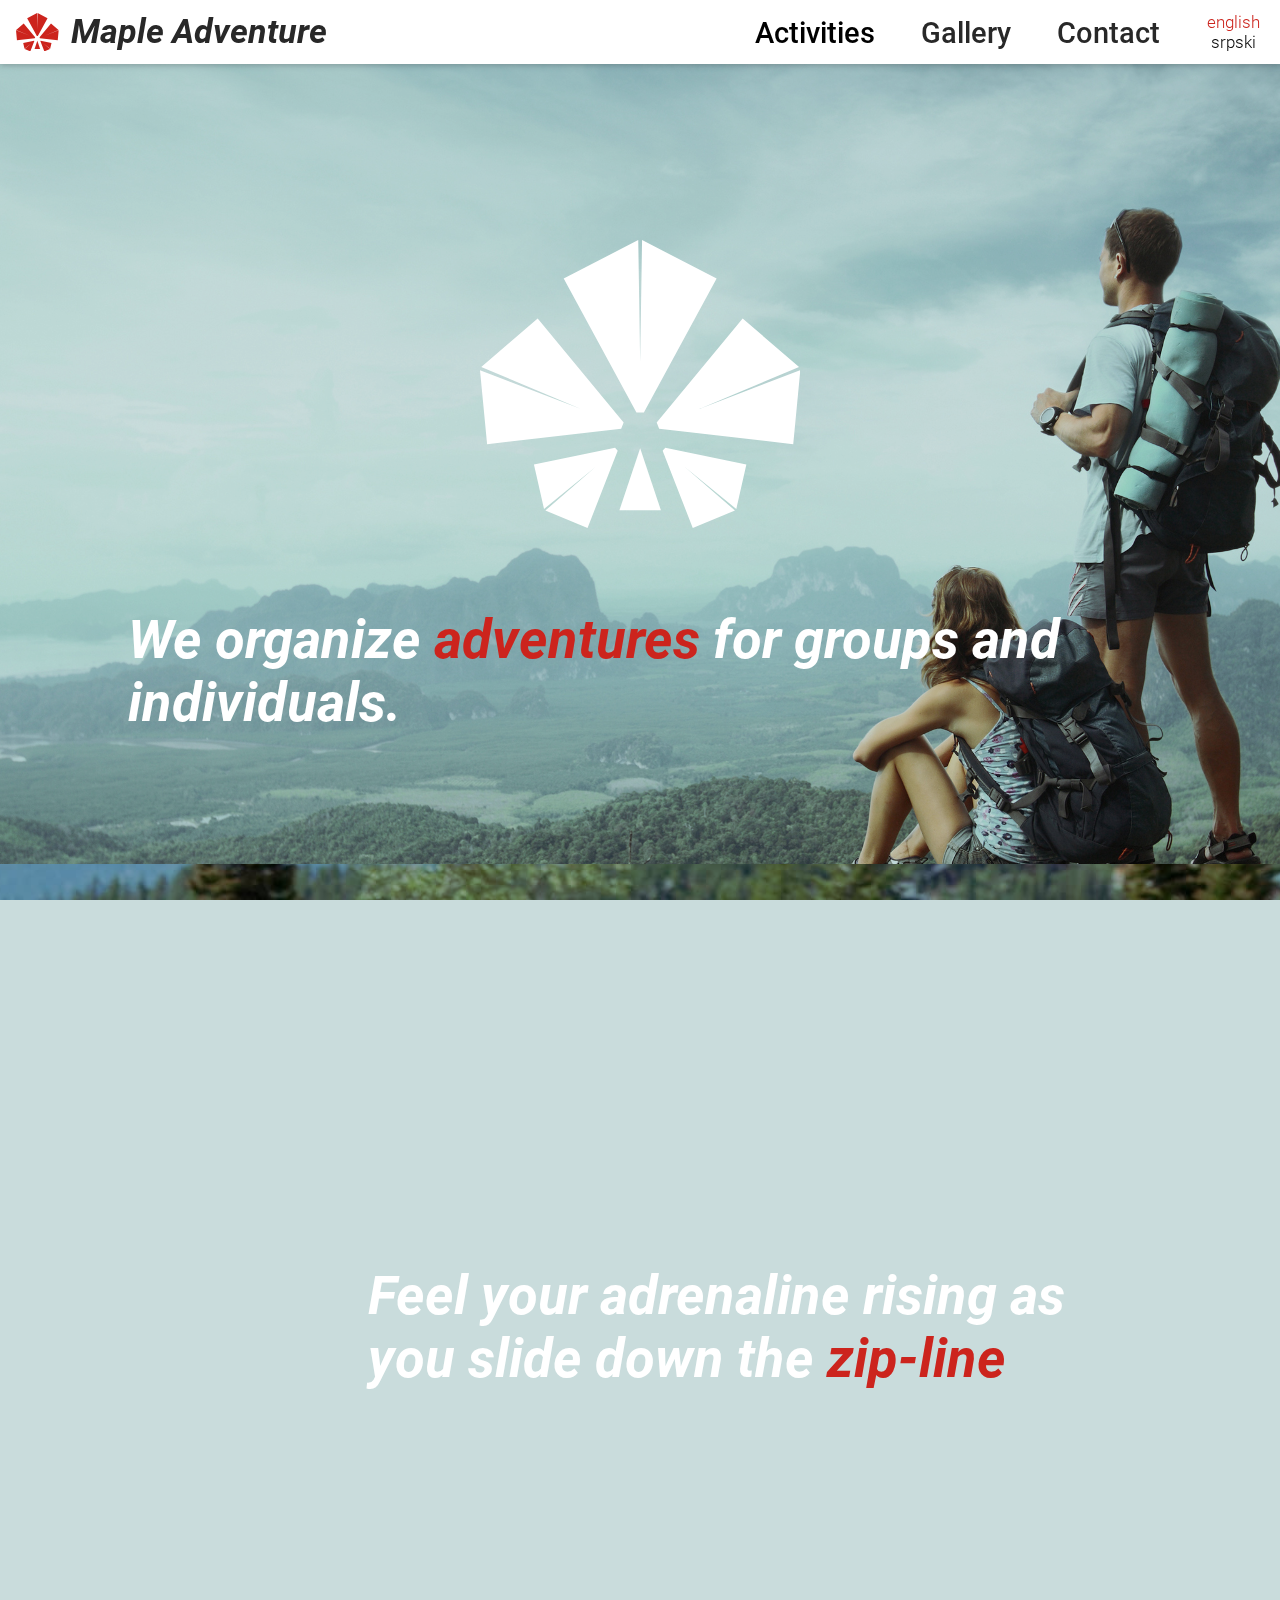
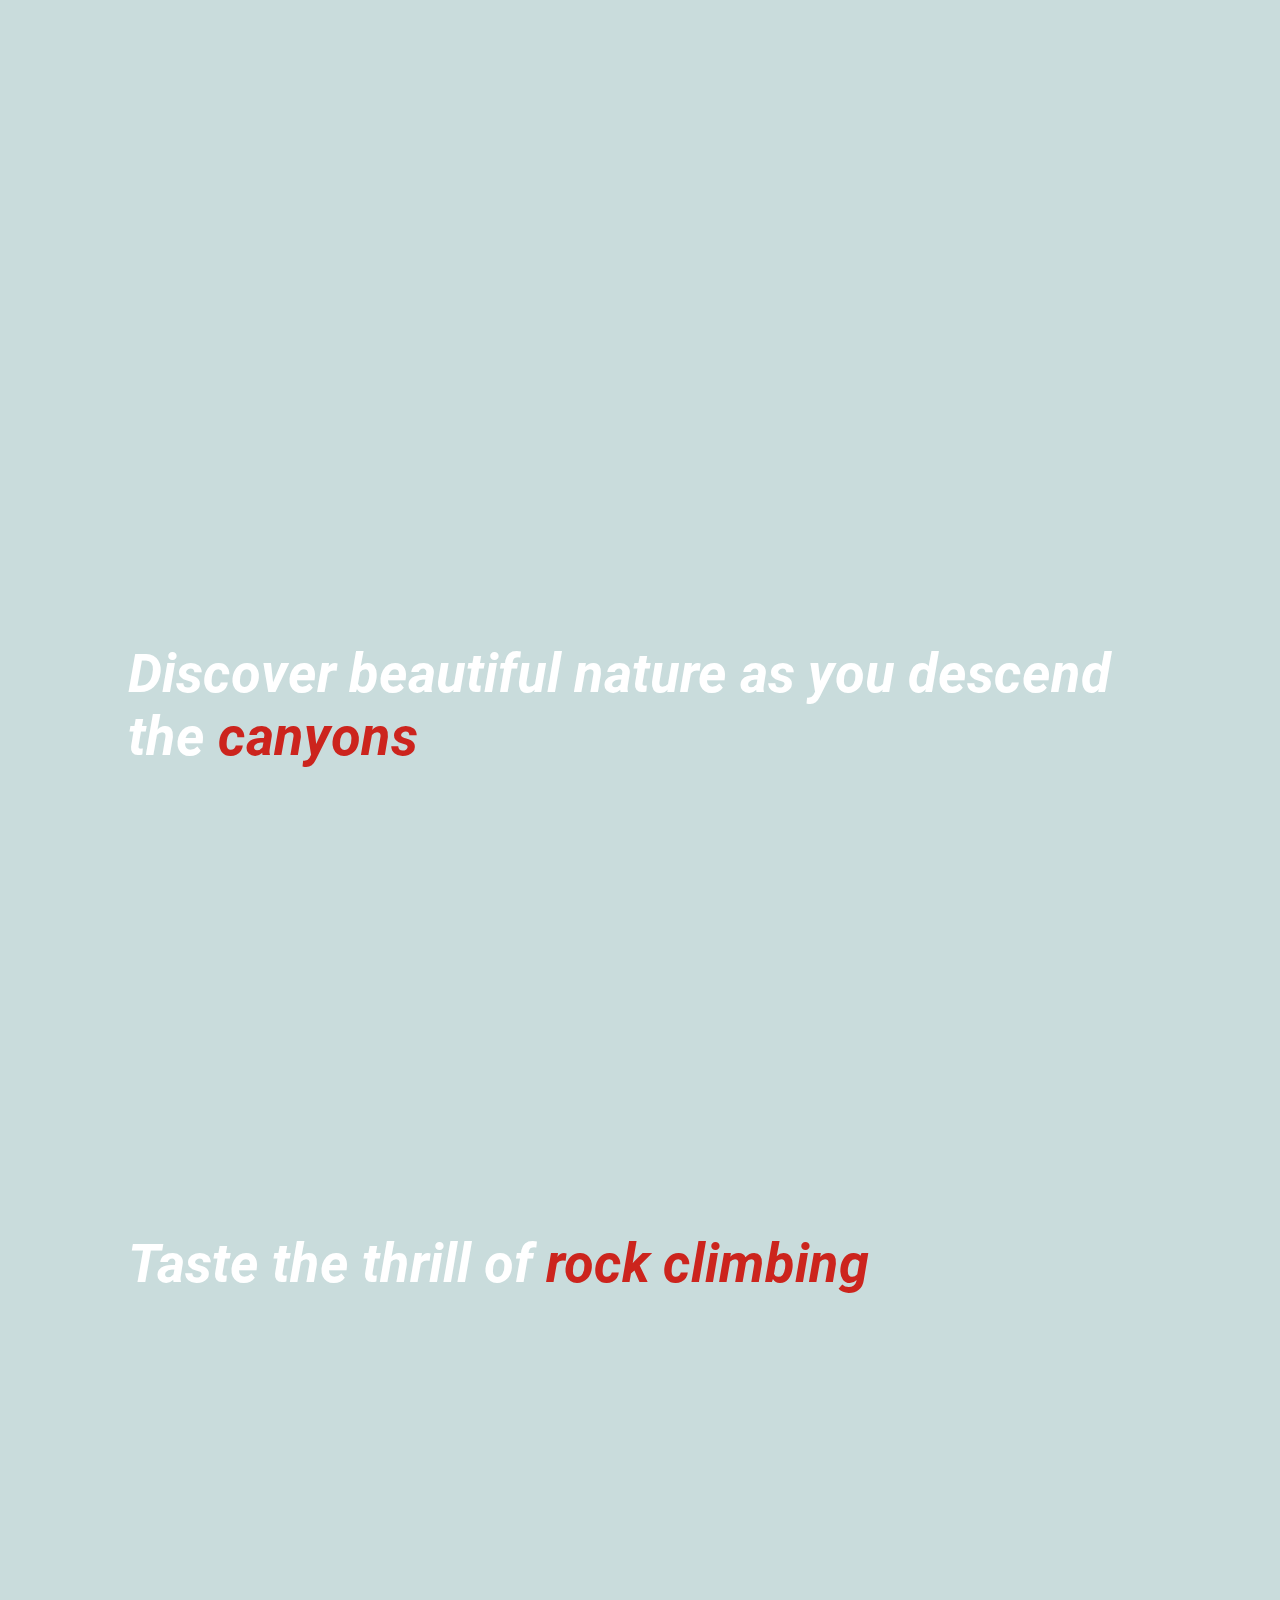
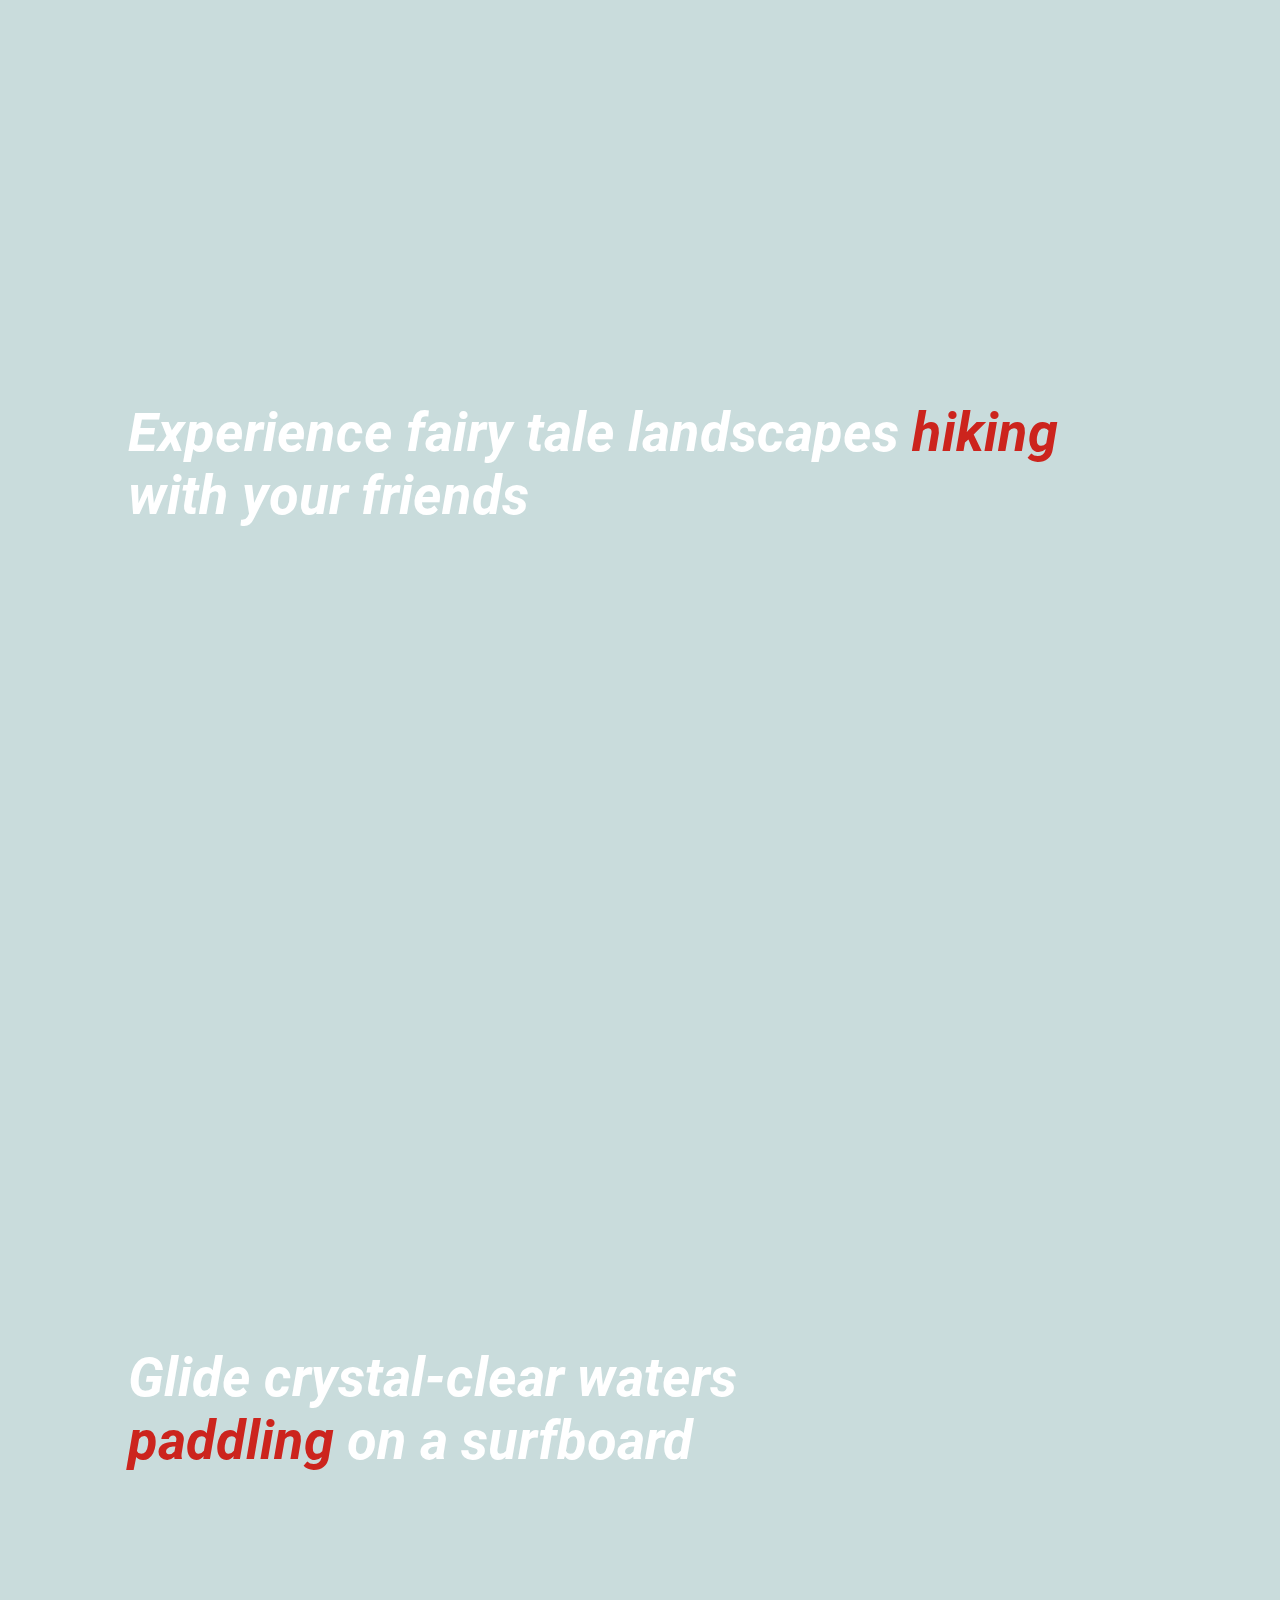
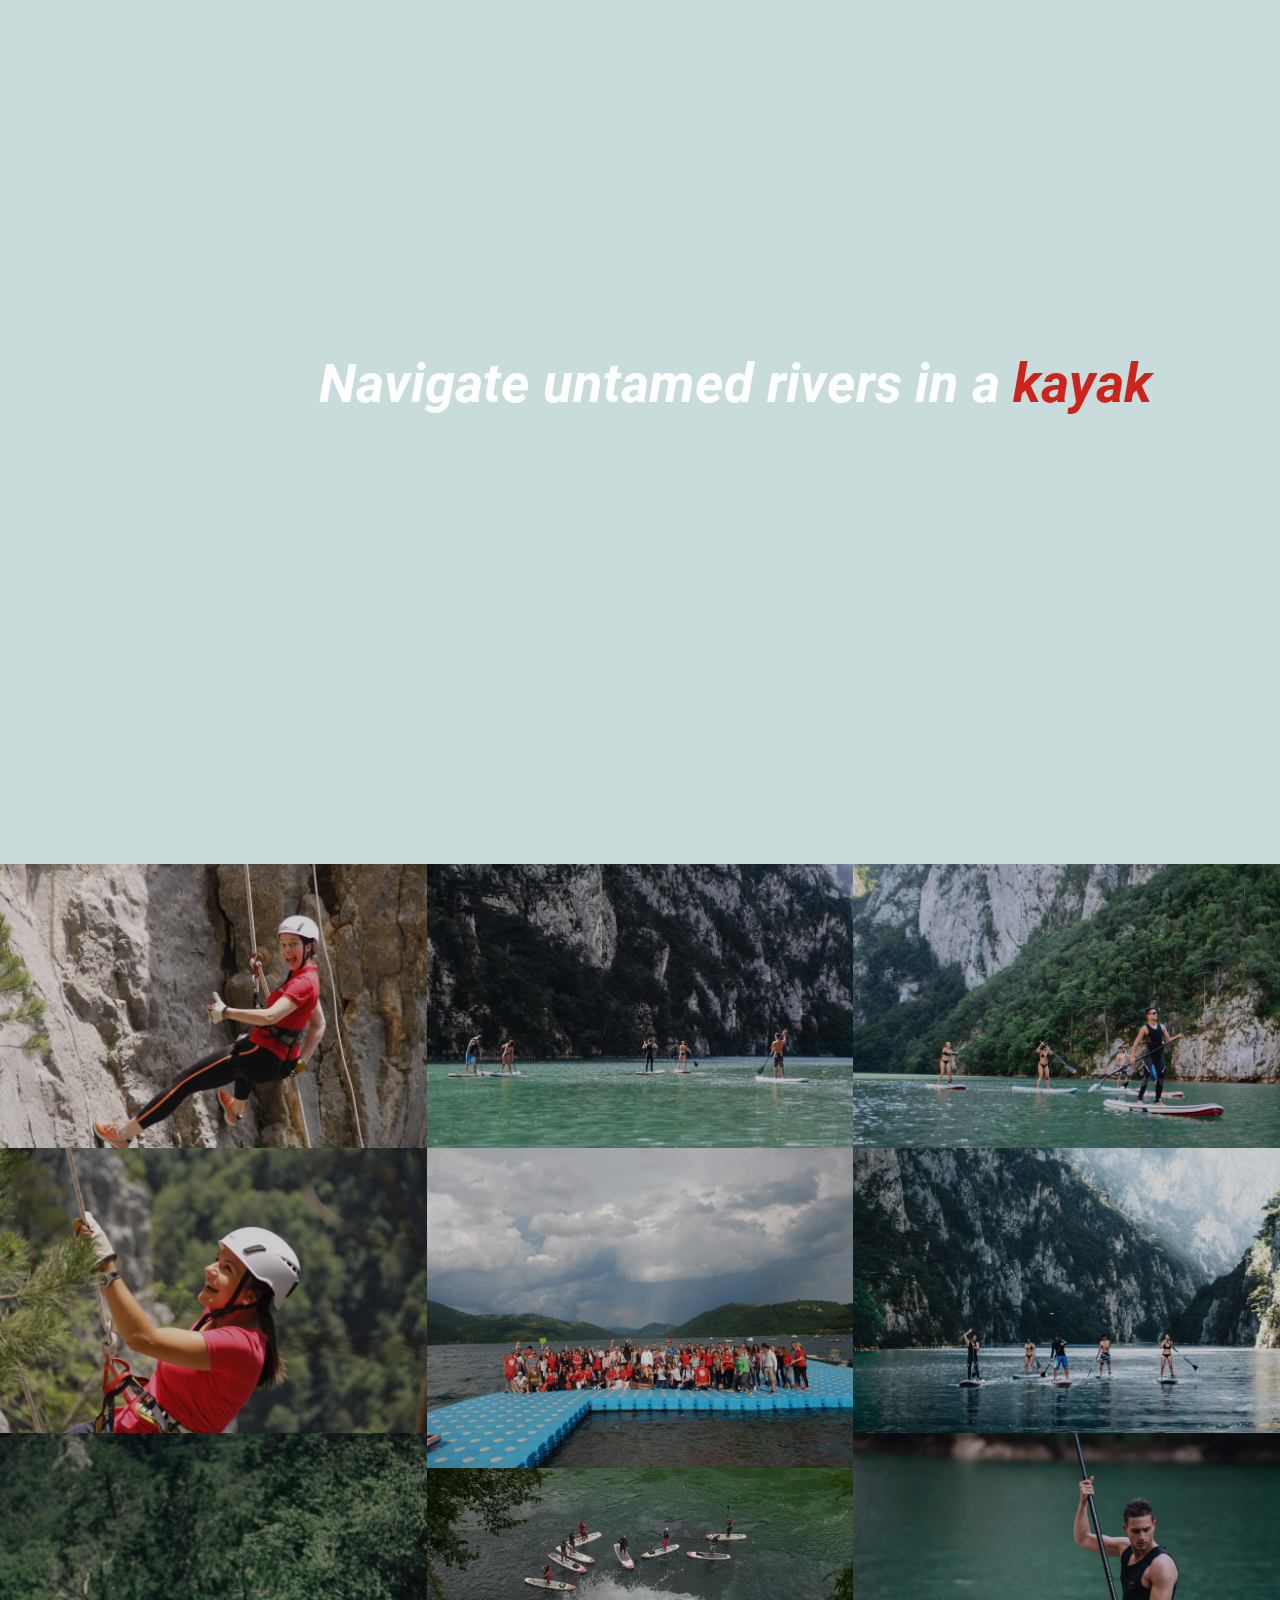
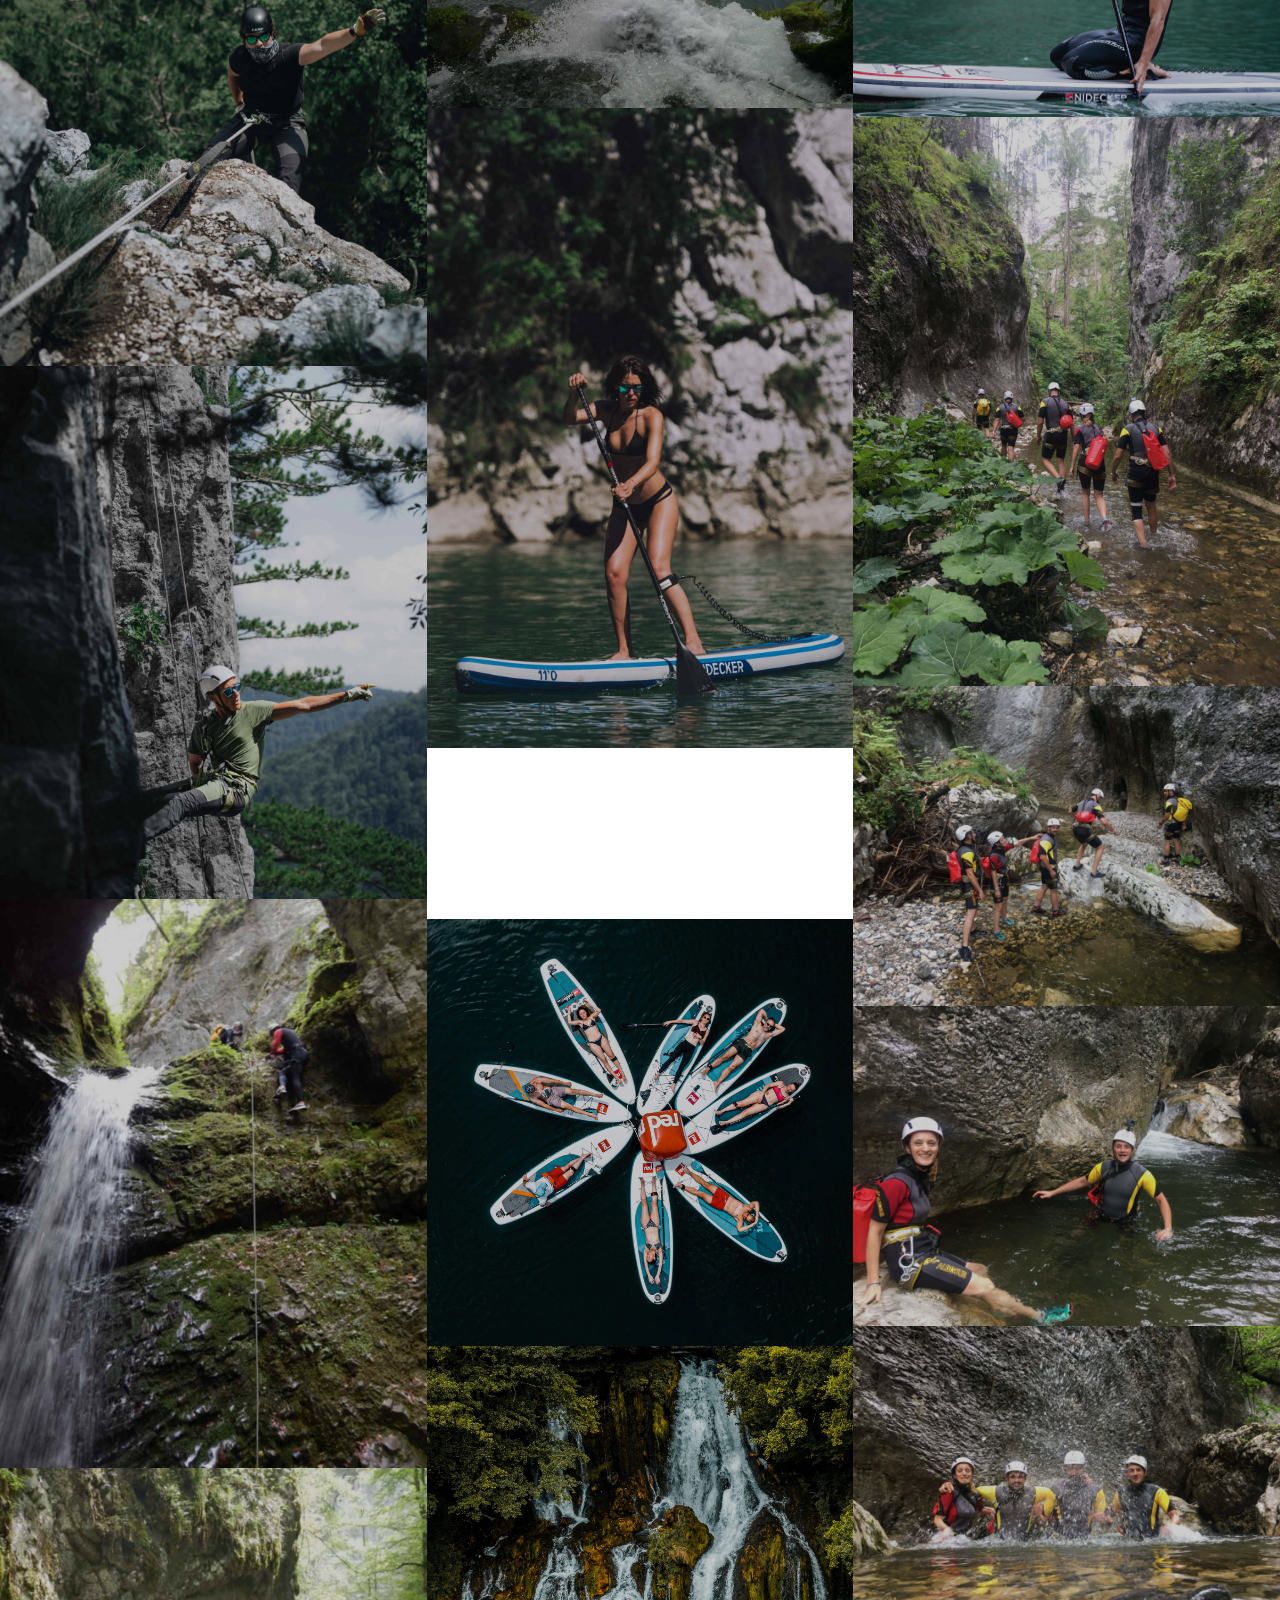
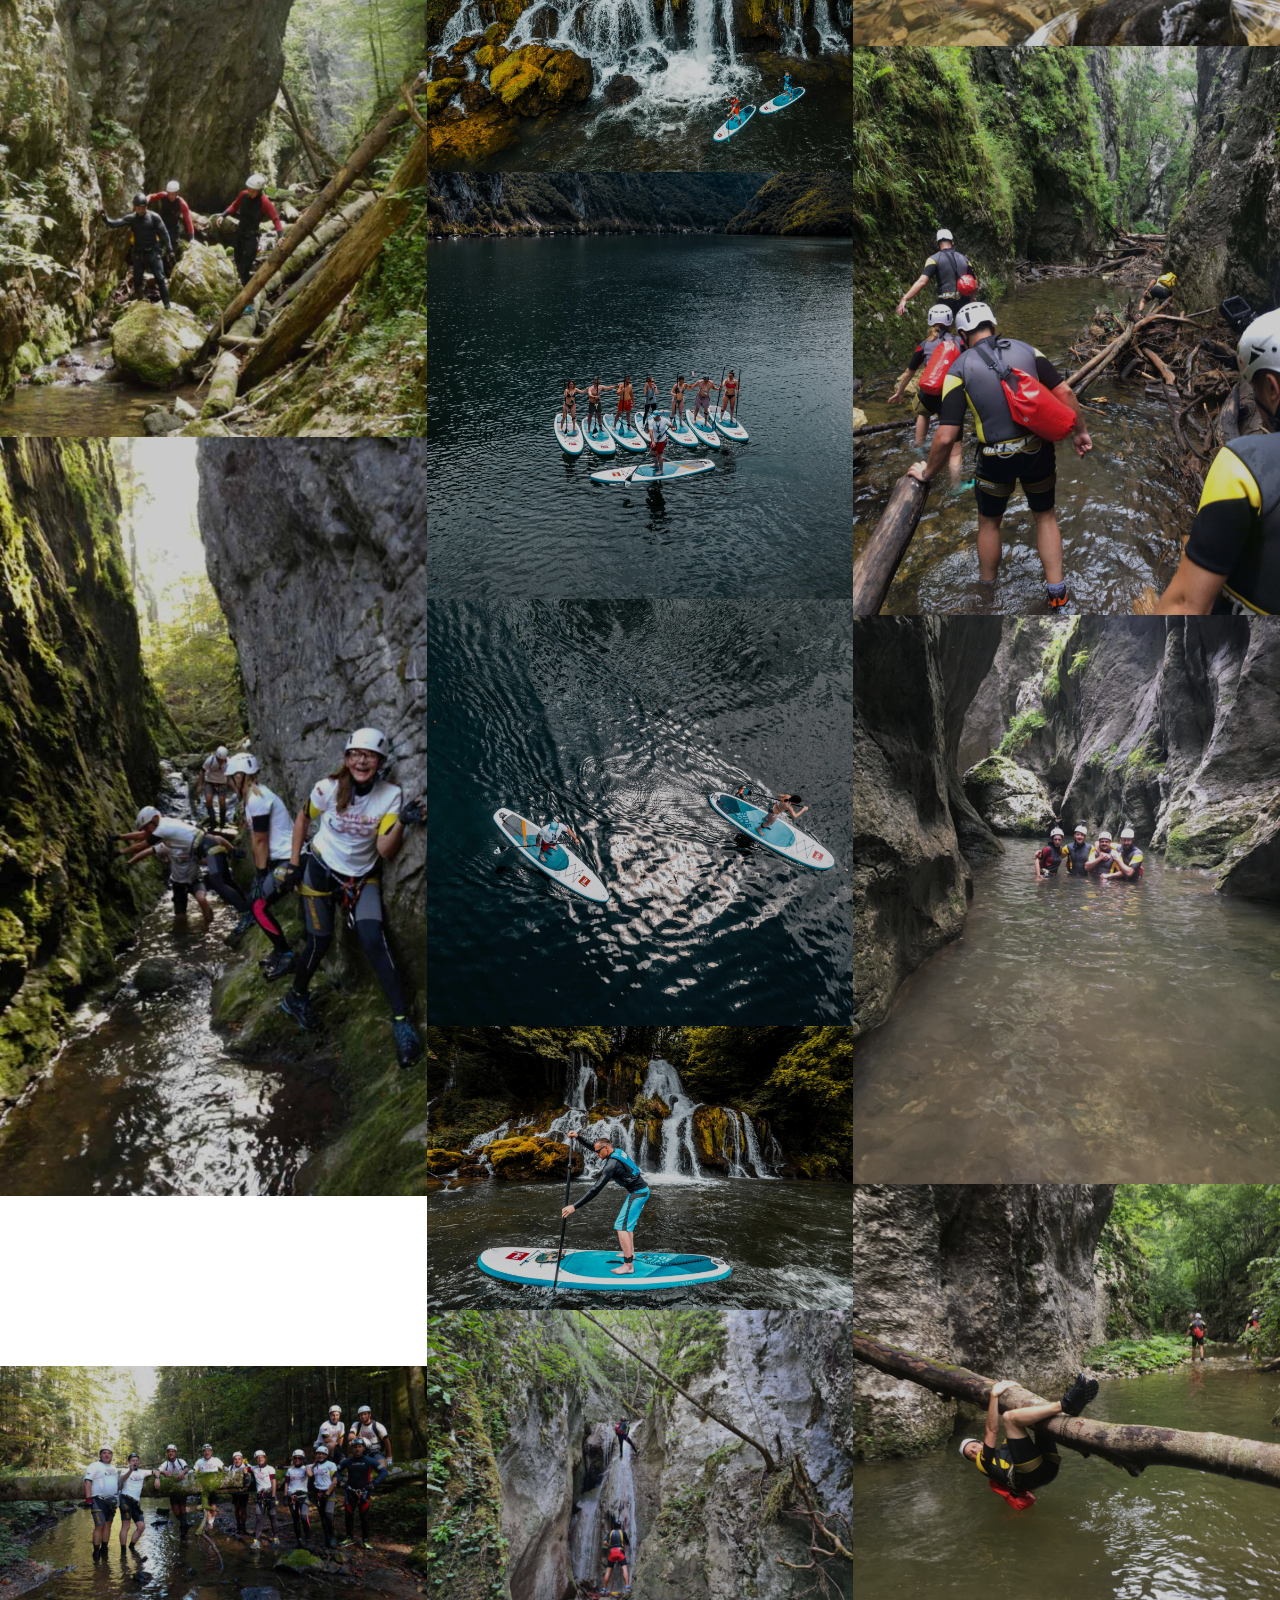
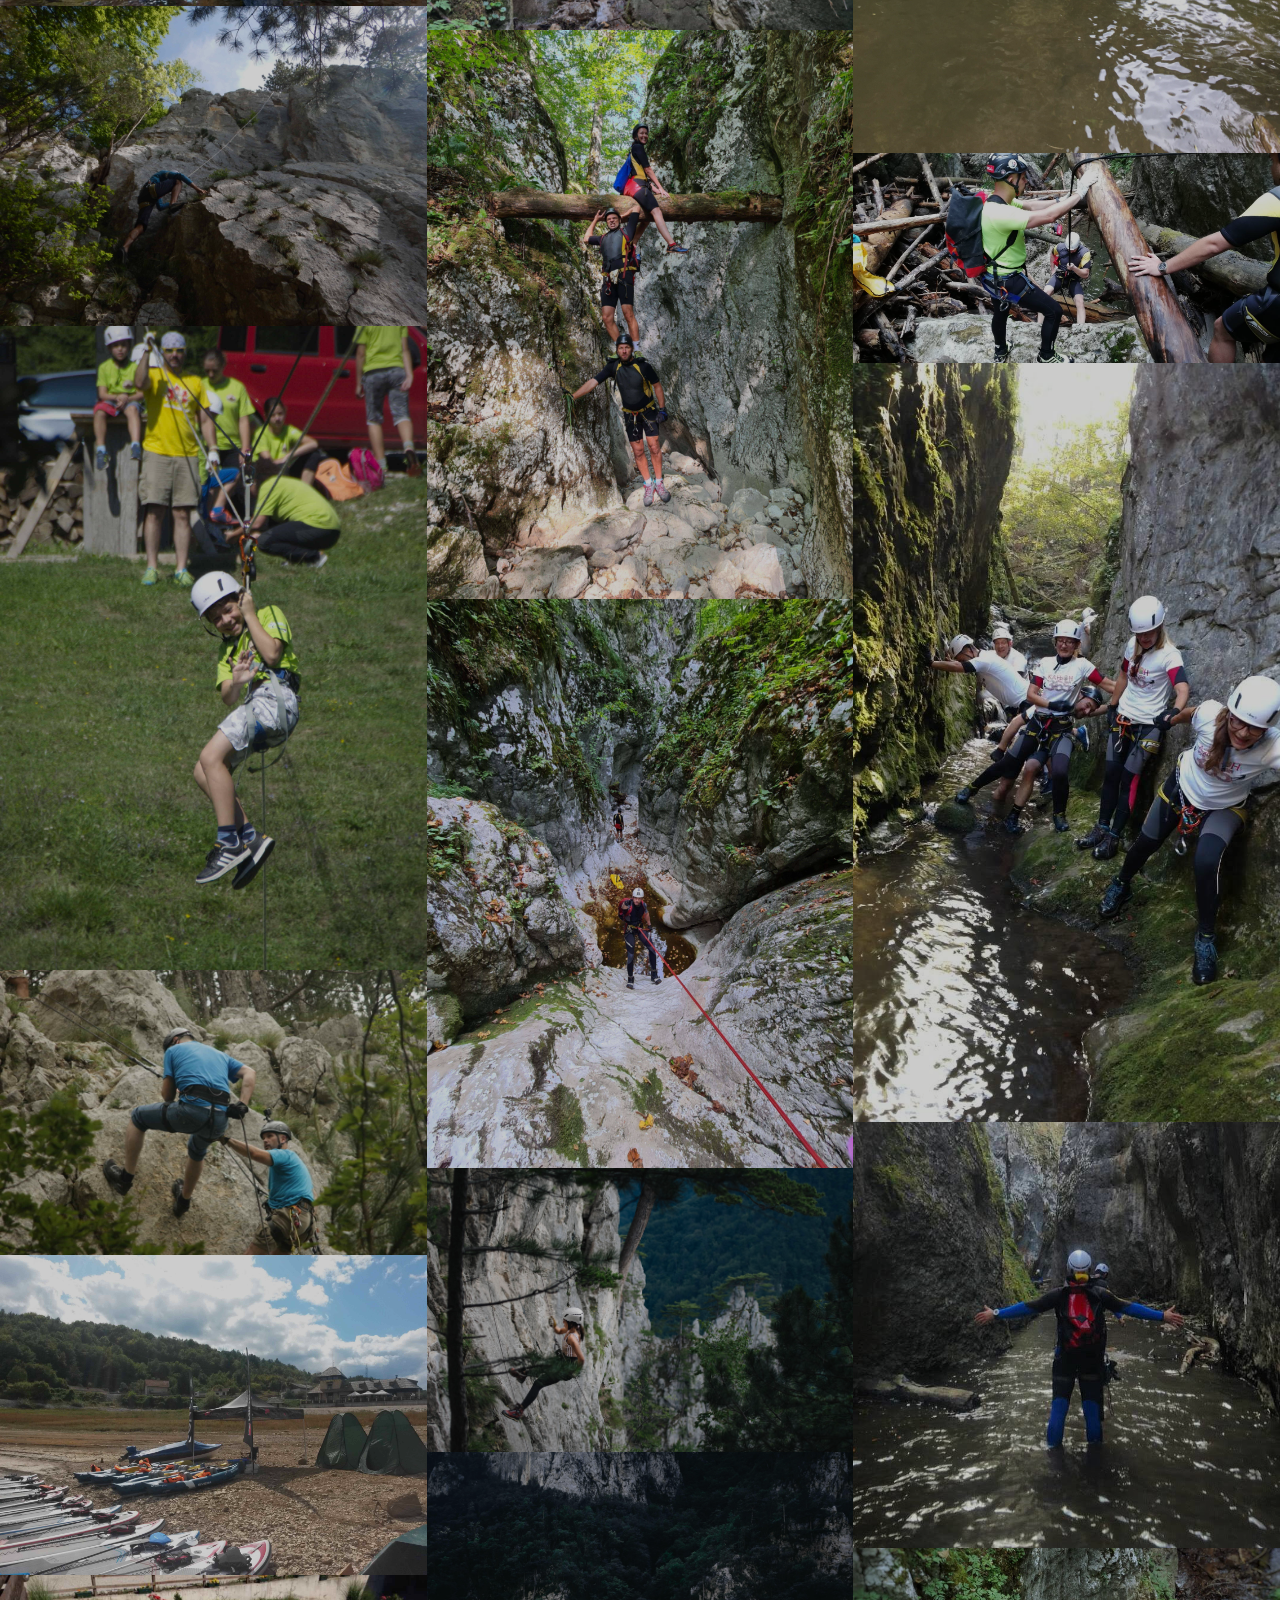
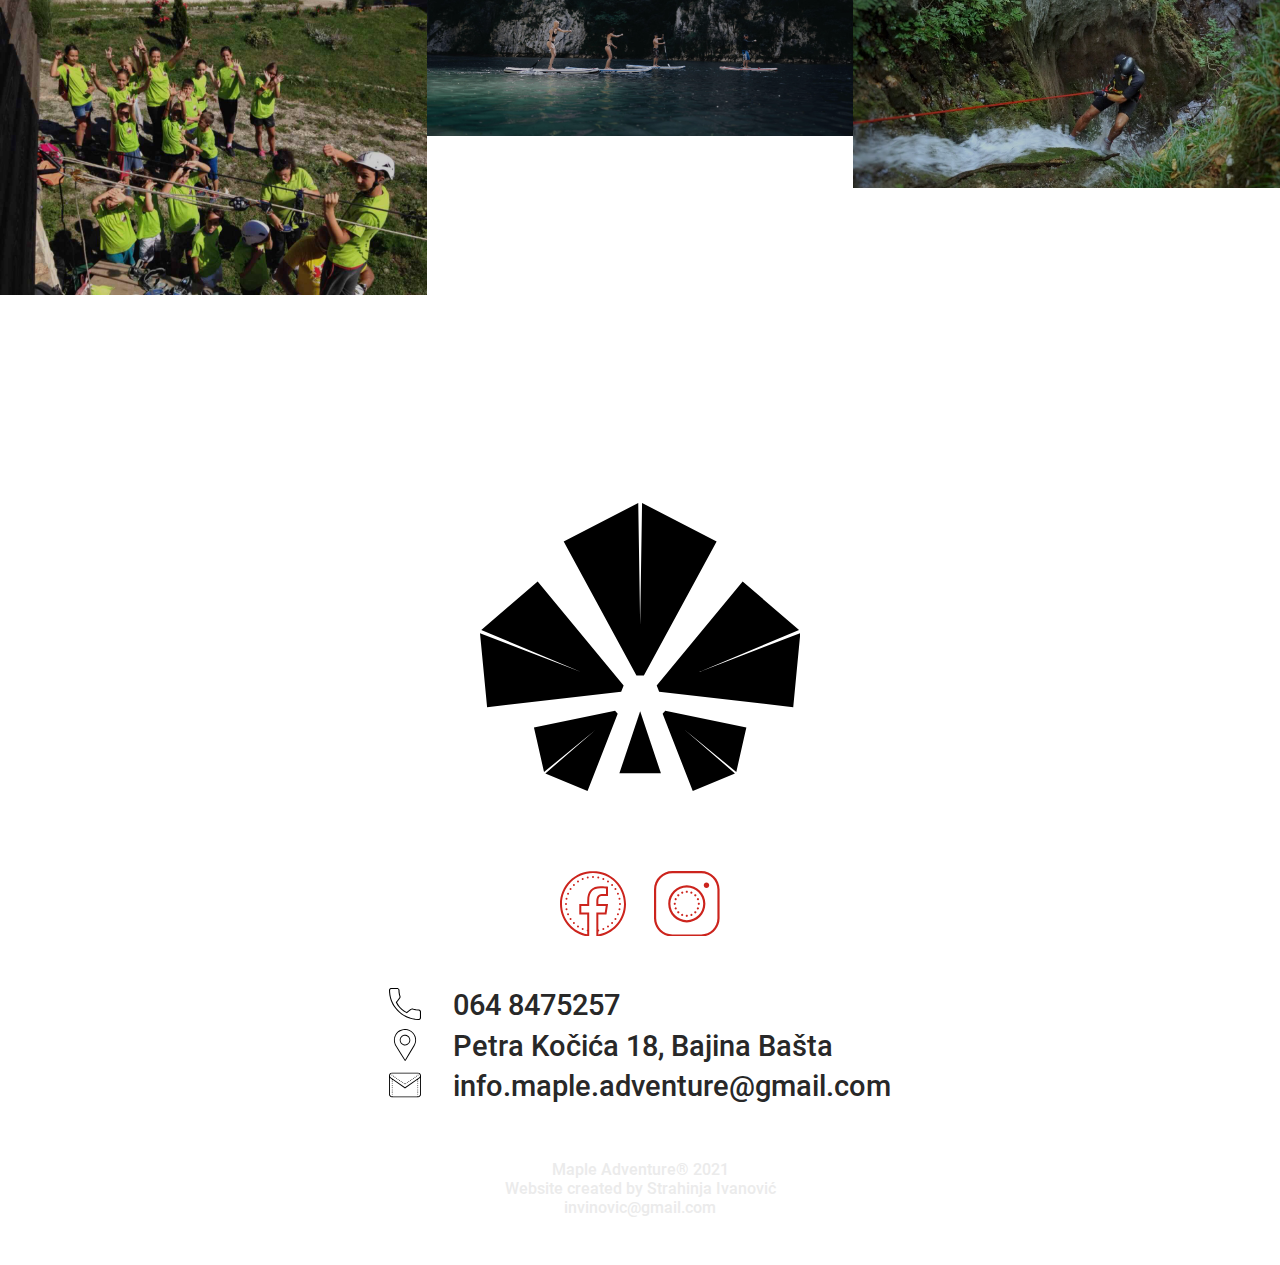
==== commit eff3a02c: "added videos, lazy loading fucks up layout" ====
--- a/docs/index.html
+++ b/docs/index.html
@@ -1 +1 @@
-<!DOCTYPE html><html lang="en"><head><meta charset="UTF-8"><title>Maple Adventure</title><link rel="stylesheet" href="style.css"><link rel="shortcut icon" href="images/icons/icon.ico" type="image/x-icon"></head><body><nav><div class="menu"><a href="#"><div class="logo-text"><svg class="logo" version="1.1" viewBox="0 0 107.82 96.941" xmlns="http://www.w3.org/2000/svg"><g transform="translate(-43.375 -148.35)"><g transform="translate(27.796 5.9868)"><g transform="translate(-12.745 118.58)" style="paint-order:stroke fill markers"><path class="logo-part" d="m81.592 23.776-25.098 13.002 24.493 45.055h2.4944l24.493-45.055-25.098-13.002-0.64286 41.124z" style="paint-order:stroke fill markers"/><g transform="translate(-.70789)" style="paint-order:stroke fill markers"><path class="logo-part" d="m29.456 66.533 18.987-16.331 28.936 35.031-0.32483 0.80749-0.17498 0.43497-0.325 0.80792-45.133 5.2353-2.389-24.929 34.016 13.07z" style="paint-order:stroke fill markers"/><path class="logo-part" d="m136.43 66.533-18.987-16.331-28.936 35.031 0.49981 1.2425 0.325 0.80792 45.133 5.2353 2.389-24.929-34.016 13.07z" style="paint-order:stroke fill markers"/></g><g transform="translate(-.39357)" style="paint-order:stroke fill markers"><path class="logo-part" d="m50.266 114.31-3.3915-14.99 27.314-5.6096 0.34431 0.40837 0.18547 0.21998 0.3445 0.40858-10.144 25.973-14.202-5.8758 16.87-14.681z" style="paint-order:stroke fill markers"/><path class="logo-part" d="m114.99 114.31 3.3915-14.99-27.314-5.6096-0.3443 0.40837-0.18547 0.21998-0.3445 0.40858 10.144 25.973 14.202-5.8758-16.87-14.681z" style="paint-order:stroke fill markers"/></g></g><path class="logo-part" d="m76.481 233.36h-13.982l6.9911-20.895z"/></g></g></svg> <span>Maple Adventure</span></div></a><ol><li class="menu-item"><span id="activities_name">Activities</span><ol class="sub-menu"><a class="menu-item" href="#zipline" id="zipline_name">Zip-line</a> <a class="menu-item" href="#canyoning" id="canyoning_name">Canyoning</a> <a class="menu-item" href="#rockclimbing" id="rockclimbing_name">Rock climbing</a> <a class="menu-item" href="#hiking" id="hiking_name">Hiking</a> <a class="menu-item" href="#sup" id="sup_name">SUP</a> <a class="menu-item" href="#kayaking" id="kayaking_name">Kayaking</a></ol></li><a class="menu-item" href="#gallery" id="gallery_name">Gallery</a> <a class="menu-item" href="#contact" id="contact_name">Contact</a><div class="lang"><span id="eng">english</span> <span id="srb">srpski</span></div></ol></div></nav><div class="section" id="intro"><div><svg class="logo-big" version="1.1" viewBox="0 0 107.82 96.941" xmlns="http://www.w3.org/2000/svg"><g transform="translate(-43.375 -148.35)"><g transform="translate(27.796 5.9868)" fill="#fff"><g transform="translate(-12.745 118.58)" style="paint-order:stroke fill markers"><path class="logo-part" d="m81.592 23.776-25.098 13.002 24.493 45.055h2.4944l24.493-45.055-25.098-13.002-0.64286 41.124z" style="paint-order:stroke fill markers"/><g transform="translate(-.70789)" style="paint-order:stroke fill markers"><path class="logo-part" d="m29.456 66.533 18.987-16.331 28.936 35.031-0.32483 0.80749-0.17498 0.43497-0.325 0.80792-45.133 5.2353-2.389-24.929 34.016 13.07z" style="paint-order:stroke fill markers"/><path class="logo-part" d="m136.43 66.533-18.987-16.331-28.936 35.031 0.82481 2.0504 45.133 5.2353 2.389-24.929-34.016 13.07z" style="paint-order:stroke fill markers"/></g><g transform="translate(-.39357)" style="paint-order:stroke fill markers"><path class="logo-part" d="m50.266 114.31-3.3915-14.99 27.314-5.6096 0.34431 0.40837 0.18547 0.21998 0.3445 0.40858-10.144 25.973-14.202-5.8758 16.87-14.681z" style="paint-order:stroke fill markers"/><path class="logo-part" d="m114.99 114.31 3.3915-14.99-27.314-5.6096-0.3443 0.40837-0.18547 0.21998-0.3445 0.40858 10.144 25.973 14.202-5.8758-16.87-14.681z" style="paint-order:stroke fill markers"/></g></g><path class="logo-part" d="m76.481 233.36h-13.982l6.9911-20.895z"/></g></g></svg><div class="about"><span class="name-big" id="intro_1">We organize </span><span class="name-big" id="morpher">adventures </span><span class="name-big" id="intro_2">for groups and individuals.</span></div></div></div><div class="section" id="zipline"><div><span class="name-big"><span id="zipline_1">Feel your adrenaline rising as you slide down the </span><span class="accent" id="zipline_accent">zip-line</span></span></div></div><div class="section" id="canyoning"><div><span class="name-big"><span id="canyoning_1">Discover beautiful nature as you descend the </span><span class="accent" id="canyoning_accent">canyons</span></span></div></div><div class="section" id="rockclimbing"><div><span class="name-big"><span id="rockclimbing_1">Taste the thrill of </span><span class="accent" id="rockclimbing_accent">rock climbing</span></span></div></div><div class="section" id="hiking"><div><span class="name-big"><span id="hiking_1">Experience fairy tale landscapes </span><span class="accent" id="hiking_accent">hiking </span><span id="hiking_2">with your friends</span></span></div></div><div class="section" id="sup"><div><span class="name-big"><span id="sup_1">Glide crystal-clear waters </span><span class="accent" id="sup_accent">paddling </span><span id="sup_2">on a surfboard</span></span></div></div><div class="section" id="kayaking"><div><span class="name-big"><span id="kayak_1">Navigate untamed rivers in a </span><span class="accent" id="kayak_accent">kayak</span></span></div></div><div id="gallery"><div class="gallery-image" loading="lazy"><img src="images/gallery/f_1.jpg" alt=""></div><div class="gallery-image" loading="lazy"><img src="images/gallery/f_2.jpg" alt=""></div><div class="gallery-image" loading="lazy"><img src="images/gallery/f_3.jpg" alt=""></div><div class="gallery-image" loading="lazy"><img src="images/gallery/f_4.jpg" alt=""></div><div class="gallery-image" loading="lazy"><img src="images/gallery/f_5.jpg" alt=""></div><div class="gallery-image" loading="lazy"><img src="images/gallery/f_6.jpg" alt=""></div><div class="gallery-image" loading="lazy"><img src="images/gallery/f_7.jpg" alt=""></div><div class="gallery-image" loading="lazy"><img src="images/gallery/f_8.jpg" alt=""></div><div class="gallery-image" loading="lazy"><img src="images/gallery/f_9.jpg" alt=""></div><div class="gallery-image" loading="lazy"><img src="images/gallery/f_10.jpg" alt=""></div><div class="gallery-image" loading="lazy"><img src="images/gallery/f_11.jpg" alt=""></div><div class="gallery-image" loading="lazy"><img src="images/gallery/f_12.jpg" alt=""></div><div class="gallery-image" loading="lazy"><img src="images/gallery/f_13.jpg" alt=""></div><div class="gallery-image" loading="lazy"><img src="images/gallery/f_14.jpg" alt=""></div><div class="gallery-image" loading="lazy"><img src="images/gallery/f_15.jpg" alt=""></div><div class="gallery-image" loading="lazy"><img src="images/gallery/f_16.jpg" alt=""></div><div class="gallery-image" loading="lazy"><img src="images/gallery/f_17.jpg" alt=""></div><div class="gallery-image" loading="lazy"><img src="images/gallery/f_18.jpg" alt=""></div><div class="gallery-image" loading="lazy"><img src="images/gallery/f_19.jpg" alt=""></div><div class="gallery-image" loading="lazy"><img src="images/gallery/f_20.jpg" alt=""></div><div class="gallery-image" loading="lazy"><img src="images/gallery/f_21.jpg" alt=""></div><div class="gallery-image" loading="lazy"><img src="images/gallery/f_22.jpg" alt=""></div><div class="gallery-image" loading="lazy"><img src="images/gallery/f_23.jpg" alt=""></div><div class="gallery-image" loading="lazy"><img src="images/gallery/f_24.jpg" alt=""></div><div class="gallery-image" loading="lazy"><img src="images/gallery/f_25.jpg" alt=""></div><div class="gallery-image" loading="lazy"><img src="images/gallery/f_26.jpg" alt=""></div><div class="gallery-image" loading="lazy"><img src="images/gallery/f_27.jpg" alt=""></div><div class="gallery-image" loading="lazy"><img src="images/gallery/f_28.jpg" alt=""></div><div class="gallery-image" loading="lazy"><img src="images/gallery/f_29.jpg" alt=""></div><div class="gallery-image" loading="lazy"><img src="images/gallery/f_30.jpg" alt=""></div><div class="gallery-image" loading="lazy"><img src="images/gallery/f_31.jpg" alt=""></div><div class="gallery-image" loading="lazy"><img src="images/gallery/f_32.jpg" alt=""></div><div class="gallery-image" loading="lazy"><img src="images/gallery/f_33.jpg" alt=""></div><div class="gallery-image" loading="lazy"><img src="images/gallery/f_34.jpg" alt=""></div><div class="gallery-image" loading="lazy"><img src="images/gallery/f_35.jpg" alt=""></div><div class="gallery-image" loading="lazy"><img src="images/gallery/f_36.jpg" alt=""></div><div class="gallery-image" loading="lazy"><img src="images/gallery/f_37.jpg" alt=""></div><div class="gallery-image" loading="lazy"><img src="images/gallery/f_38.jpg" alt=""></div><div class="gallery-image" loading="lazy"><img src="images/gallery/f_39.jpg" alt=""></div><div class="gallery-image" loading="lazy"><img src="images/gallery/f_40.jpg" alt=""></div><div class="gallery-image" loading="lazy"><img src="images/gallery/f_41.jpg" alt=""></div><div class="gallery-image" loading="lazy"><img src="images/gallery/f_42.jpg" alt=""></div></div><div id="contact"><svg class="logo-big" version="1.1" viewBox="0 0 107.82 96.941" xmlns="http://www.w3.org/2000/svg"><g transform="translate(-43.375 -148.35)"><g transform="translate(27.796 5.9868)"><g transform="translate(-12.745 118.58)" style="paint-order:stroke fill markers"><path class="logo-part" d="m81.592 23.776-25.098 13.002 24.493 45.055h2.4944l24.493-45.055-25.098-13.002-0.64286 41.124z" style="paint-order:stroke fill markers"/><g transform="translate(-.70789)" style="paint-order:stroke fill markers"><path class="logo-part" d="m29.456 66.533 18.987-16.331 28.936 35.031-0.32483 0.80749-0.17498 0.43497-0.325 0.80792-45.133 5.2353-2.389-24.929 34.016 13.07z" style="paint-order:stroke fill markers"/><path class="logo-part" d="m136.43 66.533-18.987-16.331-28.936 35.031 0.49981 1.2425 0.325 0.80792 45.133 5.2353 2.389-24.929-34.016 13.07z" style="paint-order:stroke fill markers"/></g><g transform="translate(-.39357)" style="paint-order:stroke fill markers"><path class="logo-part" d="m50.266 114.31-3.3915-14.99 27.314-5.6096 0.34431 0.40837 0.18547 0.21998 0.3445 0.40858-10.144 25.973-14.202-5.8758 16.87-14.681z" style="paint-order:stroke fill markers"/><path class="logo-part" d="m114.99 114.31 3.3915-14.99-27.314-5.6096-0.3443 0.40837-0.18547 0.21998-0.3445 0.40858 10.144 25.973 14.202-5.8758-16.87-14.681z" style="paint-order:stroke fill markers"/></g></g><path class="logo-part" d="m76.481 233.36h-13.982l6.9911-20.895z"/></g></g></svg><div class="fb-ig"><a href="https://www.facebook.com/Maple-Adventure-106836347590279" target="_blank" rel="noopener noreferrer"><svg class="contact-ico-xl" version="1.1" xmlns="http://www.w3.org/2000/svg"><path d="m33 0c-18.213 0-33 14.787-33 33 0 16.534 12.19 30.208 28.068 32.594l1.1484 0.17188v-24.285h-7.918v-6.4121h7.918v-5.5957c0-4.4711 1.0791-7.5142 2.9414-9.4512s4.6004-2.8848 8.2754-2.8848c3.1479 0 4.5273 0.20132 5.5625 0.33594v5.4043h-4.252c-1.9506 0-3.4691 1.0417-4.2988 2.4902-0.82977 1.4486-1.1133 3.2476-1.1133 5.1035v4.5977h9.418l-0.99219 6.4121h-8.4238v24.338l1.1348-0.1543c16.104-2.185 28.531-15.968 28.531-32.664 0-18.213-14.787-33-33-33zm0 2c17.133 0 31 13.867 31 31 0 15.299-11.106 27.878-25.666 30.42v-2.9414a1 1 0 0 0 0.93359-0.99805 1 1 0 0 0-0.93359-0.99609v-15.004h8.1387l1.6094-10.412h-9.75v-2.5977c0-1.6381 0.28918-3.1344 0.84766-4.1094 0.55848-0.97494 1.2461-1.4844 2.5645-1.4844h6.252v-9.2148l-0.86524-0.11719c-0.91763-0.12414-2.9599-0.4082-6.6973-0.4082-4.0271 0-7.3961 1.0862-9.7168 3.5s-3.5 6.04-3.5 10.836v3.5957h-7.918v10.412h7.918v15.145a1 1 0 0 0-0.48438 0.85547 1 1 0 0 0 0.48438 0.85547v2.998c-14.338-2.7231-25.217-15.194-25.217-30.334 0-17.133 13.867-31 31-31zm0 3a1 1 0 0 0-1 1 1 1 0 0 0 1 1 1 1 0 0 0 1-1 1 1 0 0 0-1-1zm-5.2676 0.51953a1 1 0 0 0-1 1 1 1 0 0 0 1 1 1 1 0 0 0 1-1 1 1 0 0 0-1-1zm10.535 0a1 1 0 0 0-1 1 1 1 0 0 0 1 1 1 1 0 0 0 1-1 1 1 0 0 0-1-1zm-15.6 1.5352a1 1 0 0 0-1 1 1 1 0 0 0 1 1 1 1 0 0 0 1-1 1 1 0 0 0-1-1zm20.664 0a1 1 0 0 0-1 1 1 1 0 0 0 1 1 1 1 0 0 0 1-1 1 1 0 0 0-1-1zm-25.332 2.4961a1 1 0 0 0-1 1 1 1 0 0 0 1 1 1 1 0 0 0 1-1 1 1 0 0 0-1-1zm30 0a1 1 0 0 0-1 1 1 1 0 0 0 1 1 1 1 0 0 0 1-1 1 1 0 0 0-1-1zm-34.092 3.3574a1 1 0 0 0-1 1 1 1 0 0 0 1 1 1 1 0 0 0 1-1 1 1 0 0 0-1-1zm38.184 0a1 1 0 0 0-1 1 1 1 0 0 0 1 1 1 1 0 0 0 1-1 1 1 0 0 0-1-1zm-41.541 4.0918a1 1 0 0 0-1 1 1 1 0 0 0 1 1 1 1 0 0 0 1-1 1 1 0 0 0-1-1zm44.898 0a1 1 0 0 0-1 1 1 1 0 0 0 1 1 1 1 0 0 0 1-1 1 1 0 0 0-1-1zm-47.395 4.668a1 1 0 0 0-1 1 1 1 0 0 0 1 1 1 1 0 0 0 1-1 1 1 0 0 0-1-1zm49.891 0a1 1 0 0 0-1 1 1 1 0 0 0 1 1 1 1 0 0 0 1-1 1 1 0 0 0-1-1zm-51.426 5.0645a1 1 0 0 0-1 1 1 1 0 0 0 1 1 1 1 0 0 0 1-1 1 1 0 0 0-1-1zm52.961 0a1 1 0 0 0-1 1 1 1 0 0 0 1 1 1 1 0 0 0 1-1 1 1 0 0 0-1-1zm-53.48 5.2676a1 1 0 0 0-1 1 1 1 0 0 0 1 1 1 1 0 0 0 1-1 1 1 0 0 0-1-1zm54 0a1 1 0 0 0-1 1 1 1 0 0 0 1 1 1 1 0 0 0 1-1 1 1 0 0 0-1-1zm-53.48 5.2676a1 1 0 0 0-1 1 1 1 0 0 0 1 1 1 1 0 0 0 1-1 1 1 0 0 0-1-1zm52.961 0a1 1 0 0 0-1 1 1 1 0 0 0 1 1 1 1 0 0 0 1-1 1 1 0 0 0-1-1zm-51.426 5.0645a1 1 0 0 0-1 1 1 1 0 0 0 1 1 1 1 0 0 0 1-1 1 1 0 0 0-1-1zm49.891 0a1 1 0 0 0-1 1 1 1 0 0 0 1 1 1 1 0 0 0 1-1 1 1 0 0 0-1-1zm-47.395 4.668a1 1 0 0 0-1 1 1 1 0 0 0 1 1 1 1 0 0 0 1-1 1 1 0 0 0-1-1zm44.898 0a1 1 0 0 0-1 1 1 1 0 0 0 1 1 1 1 0 0 0 1-1 1 1 0 0 0-1-1zm-41.541 4.0918a1 1 0 0 0-1 1 1 1 0 0 0 1 1 1 1 0 0 0 1-1 1 1 0 0 0-1-1zm38.184 0a1 1 0 0 0-1 1 1 1 0 0 0 1 1 1 1 0 0 0 1-1 1 1 0 0 0-1-1zm-34.092 3.3574a1 1 0 0 0-1 1 1 1 0 0 0 1 1 1 1 0 0 0 1-1 1 1 0 0 0-1-1zm30 0a1 1 0 0 0-1 1 1 1 0 0 0 1 1 1 1 0 0 0 1-1 1 1 0 0 0-1-1zm-25.332 2.4961a1 1 0 0 0-1 1 1 1 0 0 0 1 1 1 1 0 0 0 1-1 1 1 0 0 0-1-1zm20.664 0a1 1 0 0 0-1 1 1 1 0 0 0 1 1 1 1 0 0 0 1-1 1 1 0 0 0-1-1z"/></svg> </a><a href="https://www.instagram.com/maple.adventure" target="_blank" rel="noopener noreferrer"><svg class="contact-ico-xl" version="1.1" viewBox="0 0 60 60" xmlns="http://www.w3.org/2000/svg"><path d="m16.816 0c-9.2734 0-16.816 7.543-16.816 16.816v26.367c0 9.2734 7.543 16.816 16.816 16.816h26.367c9.2734 0 16.816-7.543 16.816-16.816v-26.367c0-9.2734-7.543-16.816-16.816-16.816zm0 2h26.367c8.1914 0 14.816 6.625 14.816 14.816v26.367c0 8.1914-6.625 14.816-14.816 14.816h-26.367c-8.1914 0-14.816-6.625-14.816-14.816v-26.367c0-8.1914 6.625-14.816 14.816-14.816zm31.184 8.5c-1.3789 0-2.5 1.1211-2.5 2.5s1.1211 2.5 2.5 2.5 2.5-1.1211 2.5-2.5-1.1211-2.5-2.5-2.5zm-18 2.5c-9.3789 0-17 7.6211-17 17s7.6211 17 17 17 17-7.6211 17-17-7.6211-17-17-17zm0 2c8.2969 0 15 6.7031 15 15s-6.7031 15-15 15-15-6.7031-15-15 6.7031-15 15-15zm0 3c-0.55078 0-1 0.44922-1 1s0.44922 1 1 1 1-0.44922 1-1-0.44922-1-1-1zm-4.2031 0.83594c-0.13281 0-0.26562 0.02344-0.39062 0.07422-0.50781 0.21484-0.75 0.79688-0.53906 1.3086 0.21094 0.51172 0.79688 0.75391 1.3047 0.54297 0.51172-0.21484 0.75391-0.79688 0.54297-1.3086-0.15234-0.37109-0.51562-0.61328-0.91797-0.61719zm8.4336 0c-0.41406-0.0078-0.78906 0.23438-0.94531 0.61719-0.21094 0.51172 0.03125 1.0938 0.54297 1.3086 0.50781 0.21094 1.0938-0.03125 1.3047-0.54297 0.21094-0.51172-0.03125-1.0938-0.53906-1.3086-0.11719-0.04687-0.23828-0.07031-0.36328-0.07422zm-11.996 2.3867c-0.26953-0.0039-0.52734 0.10156-0.71875 0.29297-0.39062 0.39062-0.39062 1.0234 0 1.4141s1.0234 0.39062 1.4141 0 0.39062-1.0234 0-1.4141c-0.18359-0.18359-0.43359-0.28906-0.69531-0.29297zm15.559 0c-0.27344-0.0039-0.53125 0.10156-0.72266 0.29297-0.39062 0.39062-0.39062 1.0234 0 1.4141s1.0234 0.39062 1.4141 0 0.39062-1.0234 0-1.4141c-0.18359-0.18359-0.43359-0.28906-0.69141-0.29297zm2.3789 3.5664c-0.13672 0-0.26953 0.02344-0.39062 0.07422-0.51172 0.21484-0.75391 0.79688-0.54297 1.3086 0.21094 0.51172 0.79688 0.75391 1.3086 0.54297 0.50781-0.21484 0.75-0.79688 0.53906-1.3086-0.15234-0.37109-0.51562-0.61328-0.91406-0.61719zm-20.312 0.0039c-0.41406-0.01172-0.78906 0.23438-0.94531 0.61328-0.21094 0.51172 0.03125 1.0977 0.53906 1.3086 0.24609 0.10156 0.52344 0.10156 0.76953 0 0.24219-0.10156 0.4375-0.29688 0.53906-0.54297 0.10156-0.24609 0.10156-0.51953 0-0.76562-0.10156-0.24609-0.29688-0.44141-0.54297-0.54297-0.11328-0.04297-0.23438-0.07031-0.35938-0.07031zm-0.85938 4.207c-0.55078 0-1 0.44922-1 1s0.44922 1 1 1 1-0.44922 1-1-0.44922-1-1-1zm22 0c-0.55078 0-1 0.44922-1 1s0.44922 1 1 1 1-0.44922 1-1-0.44922-1-1-1zm-21.156 4.207c-0.13281 0-0.26562 0.02734-0.39062 0.07813-0.50781 0.21094-0.75 0.79688-0.53906 1.3086 0.21094 0.50781 0.79688 0.75 1.3047 0.53906 0.51172-0.21094 0.75391-0.79688 0.54297-1.3047-0.15234-0.37109-0.51562-0.61719-0.91797-0.62109zm20.344 0c-0.41406-0.0078-0.78906 0.23828-0.94922 0.61719-0.21094 0.51172 0.03125 1.0938 0.54297 1.3047 0.51172 0.21484 1.0938-0.02734 1.3086-0.53906 0.21094-0.51172-0.03125-1.0938-0.54297-1.3086-0.11328-0.04687-0.23828-0.07031-0.35938-0.07422zm-17.953 3.5703c-0.26953-0.0039-0.53125 0.10156-0.71875 0.29297-0.39062 0.39062-0.39062 1.0234 0 1.4141 0.38672 0.39062 1.0234 0.39062 1.4102 0 0.39062-0.39062 0.39062-1.0234 0-1.4141-0.18359-0.18359-0.42969-0.28906-0.69141-0.29297zm15.559 0.0039c-0.27344-0.0078-0.53125 0.09766-0.72266 0.28906-0.1875 0.1875-0.29297 0.44141-0.29297 0.70703s0.10547 0.51953 0.29297 0.70703c0.39062 0.39062 1.0234 0.39062 1.4141 0 0.1875-0.1875 0.29297-0.44141 0.29297-0.70703s-0.10547-0.51953-0.29297-0.70703c-0.18359-0.18359-0.43359-0.28906-0.69141-0.28906zm-11.98 2.3789c-0.41406-0.0078-0.78906 0.23828-0.94531 0.62109-0.21094 0.50781 0.03125 1.0938 0.53906 1.3047 0.51172 0.21094 1.0977-0.03125 1.3086-0.53906 0.21094-0.51172-0.03125-1.0977-0.54297-1.3086-0.11328-0.04687-0.23438-0.07422-0.35938-0.07813zm8.4062 0c-0.13281 0-0.26562 0.02734-0.39062 0.07813-0.51172 0.21094-0.75391 0.79688-0.54297 1.3086 0.21484 0.50781 0.79688 0.75 1.3086 0.53906 0.51172-0.21094 0.75391-0.79688 0.54297-1.3047-0.15625-0.37109-0.51562-0.61719-0.91797-0.62109zm-4.2188 0.83984c-0.55078 0-1 0.44922-1 1s0.44922 1 1 1 1-0.44922 1-1-0.44922-1-1-1z"/></svg></a></div><div class="contact"><div><img src="images/icons/p.svg" class="contact-ico"> <span class="contact-text primary" title="click to copy" onclick="copy(event)">064 8475257</span></div><div><img src="images/icons/l.svg" class="contact-ico"> <span class="contact-text primary" title="click to copy" onclick="copy(event)">Petra Kočića 18, Bajina Bašta</span></div><div><a href="mailto:info.maple.adventure@gmail.com" target="_blank" rel="noopener noreferrer"><img src="images/icons/gm.svg" class="contact-ico"></a><span class="contact-text primary" title="click to copy" onclick="copy(event)">info.maple.adventure@gmail.com</span></div></div></div><footer><span>Maple Adventure® 2021</span> <span>Website created by Strahinja Ivanović</span> <span id="plug">invinovic@gmail.com</span></footer></body><!-- scripts --><script src="scripts/opacity.js"></script><script src="scripts/cookie.js"></script><script src="scripts/nav.js"></script><script src="scripts/morpheus.js"></script><script src="scripts/dict.js"></script><script src="scripts/index.js"></script></html>+<!DOCTYPE html><html lang="en"><head><meta charset="UTF-8"><title>Maple Adventure</title><link rel="stylesheet" href="style.css"><link rel="shortcut icon" href="images/icons/icon.ico" type="image/x-icon"></head><body><nav><div class="menu"><a href="#"><div class="logo-text"><svg class="logo" version="1.1" viewBox="0 0 107.82 96.941" xmlns="http://www.w3.org/2000/svg"><g transform="translate(-43.375 -148.35)"><g transform="translate(27.796 5.9868)"><g transform="translate(-12.745 118.58)" style="paint-order:stroke fill markers"><path class="logo-part" d="m81.592 23.776-25.098 13.002 24.493 45.055h2.4944l24.493-45.055-25.098-13.002-0.64286 41.124z" style="paint-order:stroke fill markers"/><g transform="translate(-.70789)" style="paint-order:stroke fill markers"><path class="logo-part" d="m29.456 66.533 18.987-16.331 28.936 35.031-0.32483 0.80749-0.17498 0.43497-0.325 0.80792-45.133 5.2353-2.389-24.929 34.016 13.07z" style="paint-order:stroke fill markers"/><path class="logo-part" d="m136.43 66.533-18.987-16.331-28.936 35.031 0.49981 1.2425 0.325 0.80792 45.133 5.2353 2.389-24.929-34.016 13.07z" style="paint-order:stroke fill markers"/></g><g transform="translate(-.39357)" style="paint-order:stroke fill markers"><path class="logo-part" d="m50.266 114.31-3.3915-14.99 27.314-5.6096 0.34431 0.40837 0.18547 0.21998 0.3445 0.40858-10.144 25.973-14.202-5.8758 16.87-14.681z" style="paint-order:stroke fill markers"/><path class="logo-part" d="m114.99 114.31 3.3915-14.99-27.314-5.6096-0.3443 0.40837-0.18547 0.21998-0.3445 0.40858 10.144 25.973 14.202-5.8758-16.87-14.681z" style="paint-order:stroke fill markers"/></g></g><path class="logo-part" d="m76.481 233.36h-13.982l6.9911-20.895z"/></g></g></svg> <span>Maple Adventure</span></div></a><ol><li class="menu-item"><span id="activities_name">Activities</span><ol class="sub-menu"><a class="menu-item" href="#zipline" id="zipline_name">Zip-line</a> <a class="menu-item" href="#canyoning" id="canyoning_name">Canyoning</a> <a class="menu-item" href="#rockclimbing" id="rockclimbing_name">Rock climbing</a> <a class="menu-item" href="#hiking" id="hiking_name">Hiking</a> <a class="menu-item" href="#sup" id="sup_name">SUP</a> <a class="menu-item" href="#kayaking" id="kayaking_name">Kayaking</a></ol></li><a class="menu-item" href="#gallery" id="gallery_name">Gallery</a> <a class="menu-item" href="#contact" id="contact_name">Contact</a><div class="lang"><span id="eng">english</span> <span id="srb">srpski</span></div></ol></div></nav><div class="section" id="intro"><div><svg class="logo-big" version="1.1" viewBox="0 0 107.82 96.941" xmlns="http://www.w3.org/2000/svg"><g transform="translate(-43.375 -148.35)"><g transform="translate(27.796 5.9868)" fill="#fff"><g transform="translate(-12.745 118.58)" style="paint-order:stroke fill markers"><path class="logo-part" d="m81.592 23.776-25.098 13.002 24.493 45.055h2.4944l24.493-45.055-25.098-13.002-0.64286 41.124z" style="paint-order:stroke fill markers"/><g transform="translate(-.70789)" style="paint-order:stroke fill markers"><path class="logo-part" d="m29.456 66.533 18.987-16.331 28.936 35.031-0.32483 0.80749-0.17498 0.43497-0.325 0.80792-45.133 5.2353-2.389-24.929 34.016 13.07z" style="paint-order:stroke fill markers"/><path class="logo-part" d="m136.43 66.533-18.987-16.331-28.936 35.031 0.82481 2.0504 45.133 5.2353 2.389-24.929-34.016 13.07z" style="paint-order:stroke fill markers"/></g><g transform="translate(-.39357)" style="paint-order:stroke fill markers"><path class="logo-part" d="m50.266 114.31-3.3915-14.99 27.314-5.6096 0.34431 0.40837 0.18547 0.21998 0.3445 0.40858-10.144 25.973-14.202-5.8758 16.87-14.681z" style="paint-order:stroke fill markers"/><path class="logo-part" d="m114.99 114.31 3.3915-14.99-27.314-5.6096-0.3443 0.40837-0.18547 0.21998-0.3445 0.40858 10.144 25.973 14.202-5.8758-16.87-14.681z" style="paint-order:stroke fill markers"/></g></g><path class="logo-part" d="m76.481 233.36h-13.982l6.9911-20.895z"/></g></g></svg><div class="about"><span class="name-big" id="intro_1">We organize </span><span class="name-big" id="morpher">adventures </span><span class="name-big" id="intro_2">for groups and individuals.</span></div></div></div><div class="section" id="zipline"><div><span class="name-big"><span id="zipline_1">Feel your adrenaline rising as you slide down the </span><span class="accent" id="zipline_accent">zip-line</span></span></div></div><div class="section" id="canyoning"><div><span class="name-big"><span id="canyoning_1">Discover beautiful nature as you descend the </span><span class="accent" id="canyoning_accent">canyons</span></span></div></div><div class="section" id="rockclimbing"><div><span class="name-big"><span id="rockclimbing_1">Taste the thrill of </span><span class="accent" id="rockclimbing_accent">rock climbing</span></span></div></div><div class="section" id="hiking"><div><span class="name-big"><span id="hiking_1">Experience fairy tale landscapes </span><span class="accent" id="hiking_accent">hiking </span><span id="hiking_2">with your friends</span></span></div></div><div class="section" id="sup"><div><span class="name-big"><span id="sup_1">Glide crystal-clear waters </span><span class="accent" id="sup_accent">paddling </span><span id="sup_2">on a surfboard</span></span></div></div><div class="section" id="kayaking"><div><span class="name-big"><span id="kayak_1">Navigate untamed rivers in a </span><span class="accent" id="kayak_accent">kayak</span></span></div></div><div id="gallery"><div class="gallery-image"><img src="images/gallery/f_1.jpg" alt=""></div><div class="gallery-image"><img src="images/gallery/f_2.jpg" alt=""></div><div class="gallery-image"><img src="images/gallery/f_3.jpg" alt=""></div><div class="gallery-image"><img src="images/gallery/f_4.jpg" alt=""></div><div class="gallery-image"><img src="images/gallery/f_5.jpg" alt=""></div><div class="gallery-image"><img src="images/gallery/f_6.jpg" alt=""></div><div class="gallery-image"><img src="images/gallery/f_7.jpg" alt=""></div><div class="gallery-image"><video autoplay muted loop playsinline><source src="images/videos/descend.mp4" type="video/mp4"></video></div><div class="gallery-image"><img src="images/gallery/f_8.jpg" alt=""></div><div class="gallery-image"><img src="images/gallery/f_9.jpg" alt=""></div><div class="gallery-image"><img src="images/gallery/f_10.jpg" alt=""></div><div class="gallery-image"><img src="images/gallery/f_11.jpg" alt=""></div><div class="gallery-image"><img src="images/gallery/f_12.jpg" alt=""></div><div class="gallery-image"><img src="images/gallery/f_14.jpg" alt=""></div><div class="gallery-image"><img src="images/gallery/f_15.jpg" alt=""></div><div class="gallery-image"><img src="images/gallery/f_16.jpg" alt=""></div><div class="gallery-image"><img src="images/gallery/f_17.jpg" alt=""></div><div class="gallery-image"><img src="images/gallery/f_18.jpg" alt=""></div><div class="gallery-image"><video autoplay muted loop playsinline><source src="images/videos/intro.mp4" type="video/mp4"></video></div><div class="gallery-image"><img src="images/gallery/f_19.jpg" alt=""></div><div class="gallery-image"><img src="images/gallery/f_20.jpg" alt=""></div><div class="gallery-image"><img src="images/gallery/f_21.jpg" alt=""></div><div class="gallery-image"><img src="images/gallery/f_22.jpg" alt=""></div><div class="gallery-image"><img src="images/gallery/f_23.jpg" alt=""></div><div class="gallery-image"><img src="images/gallery/f_24.jpg" alt=""></div><div class="gallery-image"><img src="images/gallery/f_25.jpg" alt=""></div><div class="gallery-image"><img src="images/gallery/f_26.jpg" alt=""></div><div class="gallery-image"><img src="images/gallery/f_27.jpg" alt=""></div><div class="gallery-image"><img src="images/gallery/f_28.jpg" alt=""></div><div class="gallery-image"><img src="images/gallery/f_29.jpg" alt=""></div><div class="gallery-image"><img src="images/gallery/f_30.jpg" alt=""></div><div class="gallery-image"><img src="images/gallery/f_31.jpg" alt=""></div><div class="gallery-image"><img src="images/gallery/f_32.jpg" alt=""></div><div class="gallery-image"><img src="images/gallery/f_33.jpg" alt=""></div><div class="gallery-image"><img src="images/gallery/f_34.jpg" alt=""></div><div class="gallery-image"><img src="images/gallery/f_35.jpg" alt=""></div><div class="gallery-image"><img src="images/gallery/f_36.jpg" alt=""></div><div class="gallery-image"><img src="images/gallery/f_37.jpg" alt=""></div><div class="gallery-image"><img src="images/gallery/f_38.jpg" alt=""></div><div class="gallery-image"><img src="images/gallery/f_39.jpg" alt=""></div><div class="gallery-image"><img src="images/gallery/f_40.jpg" alt=""></div><div class="gallery-image"><img src="images/gallery/f_41.jpg" alt=""></div><div class="gallery-image"><img src="images/gallery/f_42.jpg" alt=""></div></div><div id="contact"><svg class="logo-big" version="1.1" viewBox="0 0 107.82 96.941" xmlns="http://www.w3.org/2000/svg"><g transform="translate(-43.375 -148.35)"><g transform="translate(27.796 5.9868)"><g transform="translate(-12.745 118.58)" style="paint-order:stroke fill markers"><path class="logo-part" d="m81.592 23.776-25.098 13.002 24.493 45.055h2.4944l24.493-45.055-25.098-13.002-0.64286 41.124z" style="paint-order:stroke fill markers"/><g transform="translate(-.70789)" style="paint-order:stroke fill markers"><path class="logo-part" d="m29.456 66.533 18.987-16.331 28.936 35.031-0.32483 0.80749-0.17498 0.43497-0.325 0.80792-45.133 5.2353-2.389-24.929 34.016 13.07z" style="paint-order:stroke fill markers"/><path class="logo-part" d="m136.43 66.533-18.987-16.331-28.936 35.031 0.49981 1.2425 0.325 0.80792 45.133 5.2353 2.389-24.929-34.016 13.07z" style="paint-order:stroke fill markers"/></g><g transform="translate(-.39357)" style="paint-order:stroke fill markers"><path class="logo-part" d="m50.266 114.31-3.3915-14.99 27.314-5.6096 0.34431 0.40837 0.18547 0.21998 0.3445 0.40858-10.144 25.973-14.202-5.8758 16.87-14.681z" style="paint-order:stroke fill markers"/><path class="logo-part" d="m114.99 114.31 3.3915-14.99-27.314-5.6096-0.3443 0.40837-0.18547 0.21998-0.3445 0.40858 10.144 25.973 14.202-5.8758-16.87-14.681z" style="paint-order:stroke fill markers"/></g></g><path class="logo-part" d="m76.481 233.36h-13.982l6.9911-20.895z"/></g></g></svg><div class="fb-ig"><a href="https://www.facebook.com/Maple-Adventure-106836347590279" target="_blank" rel="noopener noreferrer"><svg class="contact-ico-xl" version="1.1" xmlns="http://www.w3.org/2000/svg"><path d="m33 0c-18.213 0-33 14.787-33 33 0 16.534 12.19 30.208 28.068 32.594l1.1484 0.17188v-24.285h-7.918v-6.4121h7.918v-5.5957c0-4.4711 1.0791-7.5142 2.9414-9.4512s4.6004-2.8848 8.2754-2.8848c3.1479 0 4.5273 0.20132 5.5625 0.33594v5.4043h-4.252c-1.9506 0-3.4691 1.0417-4.2988 2.4902-0.82977 1.4486-1.1133 3.2476-1.1133 5.1035v4.5977h9.418l-0.99219 6.4121h-8.4238v24.338l1.1348-0.1543c16.104-2.185 28.531-15.968 28.531-32.664 0-18.213-14.787-33-33-33zm0 2c17.133 0 31 13.867 31 31 0 15.299-11.106 27.878-25.666 30.42v-2.9414a1 1 0 0 0 0.93359-0.99805 1 1 0 0 0-0.93359-0.99609v-15.004h8.1387l1.6094-10.412h-9.75v-2.5977c0-1.6381 0.28918-3.1344 0.84766-4.1094 0.55848-0.97494 1.2461-1.4844 2.5645-1.4844h6.252v-9.2148l-0.86524-0.11719c-0.91763-0.12414-2.9599-0.4082-6.6973-0.4082-4.0271 0-7.3961 1.0862-9.7168 3.5s-3.5 6.04-3.5 10.836v3.5957h-7.918v10.412h7.918v15.145a1 1 0 0 0-0.48438 0.85547 1 1 0 0 0 0.48438 0.85547v2.998c-14.338-2.7231-25.217-15.194-25.217-30.334 0-17.133 13.867-31 31-31zm0 3a1 1 0 0 0-1 1 1 1 0 0 0 1 1 1 1 0 0 0 1-1 1 1 0 0 0-1-1zm-5.2676 0.51953a1 1 0 0 0-1 1 1 1 0 0 0 1 1 1 1 0 0 0 1-1 1 1 0 0 0-1-1zm10.535 0a1 1 0 0 0-1 1 1 1 0 0 0 1 1 1 1 0 0 0 1-1 1 1 0 0 0-1-1zm-15.6 1.5352a1 1 0 0 0-1 1 1 1 0 0 0 1 1 1 1 0 0 0 1-1 1 1 0 0 0-1-1zm20.664 0a1 1 0 0 0-1 1 1 1 0 0 0 1 1 1 1 0 0 0 1-1 1 1 0 0 0-1-1zm-25.332 2.4961a1 1 0 0 0-1 1 1 1 0 0 0 1 1 1 1 0 0 0 1-1 1 1 0 0 0-1-1zm30 0a1 1 0 0 0-1 1 1 1 0 0 0 1 1 1 1 0 0 0 1-1 1 1 0 0 0-1-1zm-34.092 3.3574a1 1 0 0 0-1 1 1 1 0 0 0 1 1 1 1 0 0 0 1-1 1 1 0 0 0-1-1zm38.184 0a1 1 0 0 0-1 1 1 1 0 0 0 1 1 1 1 0 0 0 1-1 1 1 0 0 0-1-1zm-41.541 4.0918a1 1 0 0 0-1 1 1 1 0 0 0 1 1 1 1 0 0 0 1-1 1 1 0 0 0-1-1zm44.898 0a1 1 0 0 0-1 1 1 1 0 0 0 1 1 1 1 0 0 0 1-1 1 1 0 0 0-1-1zm-47.395 4.668a1 1 0 0 0-1 1 1 1 0 0 0 1 1 1 1 0 0 0 1-1 1 1 0 0 0-1-1zm49.891 0a1 1 0 0 0-1 1 1 1 0 0 0 1 1 1 1 0 0 0 1-1 1 1 0 0 0-1-1zm-51.426 5.0645a1 1 0 0 0-1 1 1 1 0 0 0 1 1 1 1 0 0 0 1-1 1 1 0 0 0-1-1zm52.961 0a1 1 0 0 0-1 1 1 1 0 0 0 1 1 1 1 0 0 0 1-1 1 1 0 0 0-1-1zm-53.48 5.2676a1 1 0 0 0-1 1 1 1 0 0 0 1 1 1 1 0 0 0 1-1 1 1 0 0 0-1-1zm54 0a1 1 0 0 0-1 1 1 1 0 0 0 1 1 1 1 0 0 0 1-1 1 1 0 0 0-1-1zm-53.48 5.2676a1 1 0 0 0-1 1 1 1 0 0 0 1 1 1 1 0 0 0 1-1 1 1 0 0 0-1-1zm52.961 0a1 1 0 0 0-1 1 1 1 0 0 0 1 1 1 1 0 0 0 1-1 1 1 0 0 0-1-1zm-51.426 5.0645a1 1 0 0 0-1 1 1 1 0 0 0 1 1 1 1 0 0 0 1-1 1 1 0 0 0-1-1zm49.891 0a1 1 0 0 0-1 1 1 1 0 0 0 1 1 1 1 0 0 0 1-1 1 1 0 0 0-1-1zm-47.395 4.668a1 1 0 0 0-1 1 1 1 0 0 0 1 1 1 1 0 0 0 1-1 1 1 0 0 0-1-1zm44.898 0a1 1 0 0 0-1 1 1 1 0 0 0 1 1 1 1 0 0 0 1-1 1 1 0 0 0-1-1zm-41.541 4.0918a1 1 0 0 0-1 1 1 1 0 0 0 1 1 1 1 0 0 0 1-1 1 1 0 0 0-1-1zm38.184 0a1 1 0 0 0-1 1 1 1 0 0 0 1 1 1 1 0 0 0 1-1 1 1 0 0 0-1-1zm-34.092 3.3574a1 1 0 0 0-1 1 1 1 0 0 0 1 1 1 1 0 0 0 1-1 1 1 0 0 0-1-1zm30 0a1 1 0 0 0-1 1 1 1 0 0 0 1 1 1 1 0 0 0 1-1 1 1 0 0 0-1-1zm-25.332 2.4961a1 1 0 0 0-1 1 1 1 0 0 0 1 1 1 1 0 0 0 1-1 1 1 0 0 0-1-1zm20.664 0a1 1 0 0 0-1 1 1 1 0 0 0 1 1 1 1 0 0 0 1-1 1 1 0 0 0-1-1z"/></svg> </a><a href="https://www.instagram.com/maple.adventure" target="_blank" rel="noopener noreferrer"><svg class="contact-ico-xl" version="1.1" viewBox="0 0 60 60" xmlns="http://www.w3.org/2000/svg"><path d="m16.816 0c-9.2734 0-16.816 7.543-16.816 16.816v26.367c0 9.2734 7.543 16.816 16.816 16.816h26.367c9.2734 0 16.816-7.543 16.816-16.816v-26.367c0-9.2734-7.543-16.816-16.816-16.816zm0 2h26.367c8.1914 0 14.816 6.625 14.816 14.816v26.367c0 8.1914-6.625 14.816-14.816 14.816h-26.367c-8.1914 0-14.816-6.625-14.816-14.816v-26.367c0-8.1914 6.625-14.816 14.816-14.816zm31.184 8.5c-1.3789 0-2.5 1.1211-2.5 2.5s1.1211 2.5 2.5 2.5 2.5-1.1211 2.5-2.5-1.1211-2.5-2.5-2.5zm-18 2.5c-9.3789 0-17 7.6211-17 17s7.6211 17 17 17 17-7.6211 17-17-7.6211-17-17-17zm0 2c8.2969 0 15 6.7031 15 15s-6.7031 15-15 15-15-6.7031-15-15 6.7031-15 15-15zm0 3c-0.55078 0-1 0.44922-1 1s0.44922 1 1 1 1-0.44922 1-1-0.44922-1-1-1zm-4.2031 0.83594c-0.13281 0-0.26562 0.02344-0.39062 0.07422-0.50781 0.21484-0.75 0.79688-0.53906 1.3086 0.21094 0.51172 0.79688 0.75391 1.3047 0.54297 0.51172-0.21484 0.75391-0.79688 0.54297-1.3086-0.15234-0.37109-0.51562-0.61328-0.91797-0.61719zm8.4336 0c-0.41406-0.0078-0.78906 0.23438-0.94531 0.61719-0.21094 0.51172 0.03125 1.0938 0.54297 1.3086 0.50781 0.21094 1.0938-0.03125 1.3047-0.54297 0.21094-0.51172-0.03125-1.0938-0.53906-1.3086-0.11719-0.04687-0.23828-0.07031-0.36328-0.07422zm-11.996 2.3867c-0.26953-0.0039-0.52734 0.10156-0.71875 0.29297-0.39062 0.39062-0.39062 1.0234 0 1.4141s1.0234 0.39062 1.4141 0 0.39062-1.0234 0-1.4141c-0.18359-0.18359-0.43359-0.28906-0.69531-0.29297zm15.559 0c-0.27344-0.0039-0.53125 0.10156-0.72266 0.29297-0.39062 0.39062-0.39062 1.0234 0 1.4141s1.0234 0.39062 1.4141 0 0.39062-1.0234 0-1.4141c-0.18359-0.18359-0.43359-0.28906-0.69141-0.29297zm2.3789 3.5664c-0.13672 0-0.26953 0.02344-0.39062 0.07422-0.51172 0.21484-0.75391 0.79688-0.54297 1.3086 0.21094 0.51172 0.79688 0.75391 1.3086 0.54297 0.50781-0.21484 0.75-0.79688 0.53906-1.3086-0.15234-0.37109-0.51562-0.61328-0.91406-0.61719zm-20.312 0.0039c-0.41406-0.01172-0.78906 0.23438-0.94531 0.61328-0.21094 0.51172 0.03125 1.0977 0.53906 1.3086 0.24609 0.10156 0.52344 0.10156 0.76953 0 0.24219-0.10156 0.4375-0.29688 0.53906-0.54297 0.10156-0.24609 0.10156-0.51953 0-0.76562-0.10156-0.24609-0.29688-0.44141-0.54297-0.54297-0.11328-0.04297-0.23438-0.07031-0.35938-0.07031zm-0.85938 4.207c-0.55078 0-1 0.44922-1 1s0.44922 1 1 1 1-0.44922 1-1-0.44922-1-1-1zm22 0c-0.55078 0-1 0.44922-1 1s0.44922 1 1 1 1-0.44922 1-1-0.44922-1-1-1zm-21.156 4.207c-0.13281 0-0.26562 0.02734-0.39062 0.07813-0.50781 0.21094-0.75 0.79688-0.53906 1.3086 0.21094 0.50781 0.79688 0.75 1.3047 0.53906 0.51172-0.21094 0.75391-0.79688 0.54297-1.3047-0.15234-0.37109-0.51562-0.61719-0.91797-0.62109zm20.344 0c-0.41406-0.0078-0.78906 0.23828-0.94922 0.61719-0.21094 0.51172 0.03125 1.0938 0.54297 1.3047 0.51172 0.21484 1.0938-0.02734 1.3086-0.53906 0.21094-0.51172-0.03125-1.0938-0.54297-1.3086-0.11328-0.04687-0.23828-0.07031-0.35938-0.07422zm-17.953 3.5703c-0.26953-0.0039-0.53125 0.10156-0.71875 0.29297-0.39062 0.39062-0.39062 1.0234 0 1.4141 0.38672 0.39062 1.0234 0.39062 1.4102 0 0.39062-0.39062 0.39062-1.0234 0-1.4141-0.18359-0.18359-0.42969-0.28906-0.69141-0.29297zm15.559 0.0039c-0.27344-0.0078-0.53125 0.09766-0.72266 0.28906-0.1875 0.1875-0.29297 0.44141-0.29297 0.70703s0.10547 0.51953 0.29297 0.70703c0.39062 0.39062 1.0234 0.39062 1.4141 0 0.1875-0.1875 0.29297-0.44141 0.29297-0.70703s-0.10547-0.51953-0.29297-0.70703c-0.18359-0.18359-0.43359-0.28906-0.69141-0.28906zm-11.98 2.3789c-0.41406-0.0078-0.78906 0.23828-0.94531 0.62109-0.21094 0.50781 0.03125 1.0938 0.53906 1.3047 0.51172 0.21094 1.0977-0.03125 1.3086-0.53906 0.21094-0.51172-0.03125-1.0977-0.54297-1.3086-0.11328-0.04687-0.23438-0.07422-0.35938-0.07813zm8.4062 0c-0.13281 0-0.26562 0.02734-0.39062 0.07813-0.51172 0.21094-0.75391 0.79688-0.54297 1.3086 0.21484 0.50781 0.79688 0.75 1.3086 0.53906 0.51172-0.21094 0.75391-0.79688 0.54297-1.3047-0.15625-0.37109-0.51562-0.61719-0.91797-0.62109zm-4.2188 0.83984c-0.55078 0-1 0.44922-1 1s0.44922 1 1 1 1-0.44922 1-1-0.44922-1-1-1z"/></svg></a></div><div class="contact"><div><img src="images/icons/p.svg" class="contact-ico"> <span class="contact-text primary" title="click to copy" onclick="copy(event)">064 8475257</span></div><div><img src="images/icons/l.svg" class="contact-ico"> <span class="contact-text primary" title="click to copy" onclick="copy(event)">Petra Kočića 18, Bajina Bašta</span></div><div><a href="mailto:info.maple.adventure@gmail.com" target="_blank" rel="noopener noreferrer"><img src="images/icons/gm.svg" class="contact-ico"></a><span class="contact-text primary" title="click to copy" onclick="copy(event)">info.maple.adventure@gmail.com</span></div></div></div><footer><span>Maple Adventure® 2021</span> <span>Website created by Strahinja Ivanović</span> <span id="plug">invinovic@gmail.com</span></footer></body><!-- scripts --><script src="scripts/opacity.js"></script><script src="scripts/cookie.js"></script><script src="scripts/nav.js"></script><script src="scripts/morpheus.js"></script><script src="scripts/dict.js"></script><script src="scripts/index.js"></script></html>--- a/docs/style.css
+++ b/docs/style.css
@@ -1 +1 @@
-@font-face{src:url("./fonts/500.ttf") format("truetype");font-family:Fnote;font-weight:500}@font-face{src:url("./fonts/500italic.ttf") format("truetype");font-family:Fnote;font-weight:500;font-style:italic}@font-face{src:url("./fonts/700.ttf") format("truetype");font-family:Fnote;font-weight:700}@font-face{src:url("./fonts/700italic.ttf") format("truetype");font-family:Fnote;font-weight:700;font-style:italic}@font-face{src:url("./fonts/300.ttf") format("truetype");font-family:Fnote;font-weight:300}:root{--accent:#cc241d;--primary:#282828;--secondary:#ebebeb;--light:white;--shadow:#4585884a;--text-big:3.4em;--text-logo:2.1em;--text-menu:1.8em;--text-contact:1.8em;--logo-big-h:18em;--menu-margin:4em;--menu-list-margin:2em;--menu-padding-top:0.43em;--section-height:50em;--bg-attachment:fixed}*,::after,::before{box-sizing:border-box;font-family:Fnote,sans-serif;transition:.2s ease-out}html{scroll-behavior:smooth}a{color:var(--primary);text-decoration:none}a:active,a:hover{color:var(--accent)}p,span,svg{padding:0;margin:0}svg{user-select:none}body{margin:0;display:flex;flex-direction:column;overflow-x:hidden}.logo{height:2.4em;cursor:pointer;margin:.8em;fill:var(--accent)}.logo-big{margin-top:8em;margin-bottom:5em;height:var(--logo-big-h)}.name-big{font-size:var(--text-big);color:var(--light);font-style:italic;font-weight:700;user-select:none}#morpher{color:var(--accent)}.section{display:flex;height:var(--section-height)}.section>div{padding:0 8em}#intro{flex-direction:column;align-items:center;position:relative;background:var(--shadow) url('images/sections/intro.jpg');background:var(--shadow) url('images/sections/intro.jpg');background-size:cover;background-position:bottom right;background-position-x:70%;background-attachment:var(--bg-attachment);background-blend-mode:darken}#intro>div{display:flex;margin-top:3em;flex-direction:column;align-items:center;justify-content:center}.about{margin-bottom:4em}.accent{color:var(--accent)}.primary{color:var(--primary)}.secondary{color:var(--secondary)}#zipline{flex-direction:column;background:var(--shadow) url('images/sections/zipline.jpg');background-size:cover;background-attachment:var(--bg-attachment);background-position:top left;background-position-x:20%;background-blend-mode:darken}#zipline>div{margin-top:25em;maargin-bottom:20em;align-self:flex-end;width:65em}#canyoning{background:var(--shadow) url('images/sections/canyoning.jpg');background-size:cover;background-attachment:var(--bg-attachment);background-position:bottom center;background-blend-mode:darken}#canyoning>div{margin-bottom:6em;align-self:flex-end}#rockclimbing{background:var(--shadow) url('images/sections/rockclimbing.jpg');background-size:cover;background-attachment:var(--bg-attachment);background-position:top left;background-blend-mode:darken}#rockclimbing>div{align-self:center}#hiking{align-items:center;justify-content:center;background:var(--shadow) url('images/sections/hiking.jpg');background-size:cover;background-attachment:var(--bg-attachment);background-position:top center;background-blend-mode:lighten}#sup{background:var(--shadow) url('images/sections/sup.jpg');background-size:cover;background-attachment:var(--bg-attachment);background-position:bottom left;background-blend-mode:lighten}#sup>div{width:65em;margin-bottom:12em;align-self:flex-end}#kayaking{flex-direction:column;background:var(--shadow) url('images/sections/kayaking.jpg');background-size:cover;background-attachment:var(--bg-attachment);background-position:center center;background-position-y:90%;background-blend-mode:lighten}#kayaking>div{margin-top:18em;align-self:flex-end}#gallery{position:relative;column-count:3;grid-column-gap:0;grid-row-gap:0}.gallery-image{overflow:hidden}.gallery-image img{display:flex;width:100%;filter:brightness(80%)}.gallery-image img:hover{transform:scale(1.04);filter:brightness(100%)}#contact{padding-top:5em;display:flex;flex-direction:column;align-items:center;background:var(--light)}.contact-text{font-size:var(--text-contact);font-weight:500}.contact>div{display:flex;flex-direction:row;align-items:left;margin-bottom:.4em}.fb-ig{display:flex;justify-content:space-between;flex-direction:row;margin-bottom:3em;width:10em}.contact-ico{height:2em;width:2em;user-select:none;margin-right:2em}.contact-ico-xl{height:4.1em;width:4.1em;user-select:none;fill:var(--accent)}nav{position:sticky;user-select:none;top:0;z-index:99;background:var(--light);box-shadow:0 1px 6px 0 rgb(32 33 36 / 28%)}.menu{display:flex;padding:0 var(--menu-margin)}.logo-text{display:flex;align-items:center}.logo-text>span{font-size:var(--text-logo);font-weight:700;font-style:italic;white-space:nowrap}.menu ol{list-style-type:none;margin:0 0;padding:0}.menu>ol{display:flex;margin-left:auto;font-size:var(--text-menu);font-weight:500}.menu>ol>.menu-item{flex:1;padding-top:var(--menu-padding-top);margin-right:var(--menu-list-margin)}.menu>ol>.menu-item:after{content:"";position:absolute;width:6px;height:6px;border-radius:50%;bottom:5px;left:calc(50% - 2px);background:var(--accent);will-change:transform;transform:scale(0);transition:transform .2s ease}.menu>ol>.menu-item:hover:after{transform:scale(1)}.menu-item{position:relative;line-height:1.5em;text-align:center}.menu-item>span{cursor:pointer}.menu-item>span:hover{color:var(--accent)}.menu-item{white-space:nowrap;display:flex}.sub-menu .menu-item{padding:.25em 0;background:var(--light);opacity:0;transform-origin:bottom;animation:enter .2s ease forwards}.sub-menu .menu-item:nth-child(1){animation-duration:.2s;animation-delay:0s}.sub-menu .menu-item:nth-child(2){animation-duration:.28s;animation-delay:.08}.sub-menu .menu-item:nth-child(3){animation-duration:.36s;animation-delay:.16}.sub-menu .menu-item:nth-child(4){animation-duration:.44s;animation-delay:.24}.sub-menu .menu-item:nth-child(5){animation-duration:.52s;animation-delay:.32}.sub-menu .menu-item:nth-child(6){animation-duration:.6;animation-delay:.4}.sub-menu .menu-item{padding:.3em .45em}.sub-menu{position:absolute;top:100%;left:-.5em;display:none;box-shadow:0 4px 6px 0 rgb(32 33 36 / 18%)}.sub-menu .menu-item:hover{background:var(--secondary)}.menu-item:hover>.sub-menu{display:flex;flex-direction:column}#plug{user-select:all}.lang{font-size:.6em;font-weight:300;display:flex;margin-right:1em;flex-direction:column;align-items:center;align-self:center}@keyframes enter{from{opacity:0;transform:scaleY(.98) translateY(10px)}to{opacity:1;transform:none}}@keyframes fade{from{opacity:0}to{opacity:1}}footer{display:flex;flex-direction:column;align-items:center;color:var(--secondary);user-select:none;margin:3em 0}@media screen and (orientation:portrait){:root{--menu-margin:0.5em;--text-big:4.6em;--text-logo:4.5em;--text-menu:3.1em;--menu-padding-top:0.23em;--section-height:90em;--logo-big-h:36em;--bg-attachment:scroll}#gallery{column-count:1}.logo{height:4.4em}.menu>a{margin-left:.8em}.menu{margin-top:1em;flex-direction:column}.menu ol{margin-bottom:.2em}.menu>ol{margin-left:.8em}.menu>ol>.menu-item:after{height:0;width:0}}@media screen and (orientation:landscape){:root{--menu-margin:0.2em;--menu-list-margin:1.6em;--text-big:3.4em;--text-logo:2.1em;--text-menu:1.8em;--menu-padding-top:0.43em;--section-height:50em;--logo-big-h:18em;--bg-attachment:fixed}#gallery{column-count:3}}+@font-face{src:url("./fonts/500.ttf") format("truetype");font-family:Fnote;font-weight:500}@font-face{src:url("./fonts/500italic.ttf") format("truetype");font-family:Fnote;font-weight:500;font-style:italic}@font-face{src:url("./fonts/700.ttf") format("truetype");font-family:Fnote;font-weight:700}@font-face{src:url("./fonts/700italic.ttf") format("truetype");font-family:Fnote;font-weight:700;font-style:italic}@font-face{src:url("./fonts/300.ttf") format("truetype");font-family:Fnote;font-weight:300}:root{--accent:#cc241d;--primary:#282828;--secondary:#ebebeb;--light:white;--shadow:#4585884a;--text-big:3.4em;--text-logo:2.1em;--text-menu:1.8em;--text-contact:1.8em;--logo-big-h:18em;--menu-margin:4em;--menu-list-margin:2em;--menu-padding-top:0.43em;--section-height:50em;--bg-attachment:fixed}*,::after,::before{box-sizing:border-box;font-family:Fnote,sans-serif;transition:.16s ease-out}html{scroll-behavior:smooth}a{color:var(--primary);text-decoration:none}a:active,a:hover{color:var(--accent)}p,span,svg{padding:0;margin:0}svg{user-select:none}body{margin:0;display:flex;flex-direction:column;overflow-x:hidden}.logo{height:2.4em;cursor:pointer;margin:.8em;fill:var(--accent)}.logo-big{margin-top:8em;margin-bottom:5em;height:var(--logo-big-h)}.name-big{font-size:var(--text-big);color:var(--light);font-style:italic;font-weight:700;user-select:none}#morpher{color:var(--accent)}.section{display:flex;height:var(--section-height)}.section>div{padding:0 8em}#intro{flex-direction:column;align-items:center;position:relative;background:var(--shadow) url('images/sections/intro.jpg');background:var(--shadow) url('images/sections/intro.jpg');background-size:cover;background-position:bottom right;background-position-x:70%;background-attachment:var(--bg-attachment);background-blend-mode:darken}#intro>div{display:flex;margin-top:3em;flex-direction:column;align-items:center;justify-content:center}.about{margin-bottom:4em}.accent{color:var(--accent)}.primary{color:var(--primary)}.secondary{color:var(--secondary)}#zipline{flex-direction:column;background:var(--shadow) url('images/sections/zipline.jpg');background-size:cover;background-attachment:var(--bg-attachment);background-position:top left;background-position-x:20%;background-blend-mode:darken}#zipline>div{margin-top:25em;maargin-bottom:20em;align-self:flex-end;width:65em}#canyoning{background:var(--shadow) url('images/sections/canyoning.jpg');background-size:cover;background-attachment:var(--bg-attachment);background-position:bottom center;background-blend-mode:darken}#canyoning>div{margin-bottom:6em;align-self:flex-end}#rockclimbing{background:var(--shadow) url('images/sections/rockclimbing.jpg');background-size:cover;background-attachment:var(--bg-attachment);background-position:top left;background-blend-mode:darken}#rockclimbing>div{align-self:center}#hiking{align-items:center;justify-content:center;background:var(--shadow) url('images/sections/hiking.jpg');background-size:cover;background-attachment:var(--bg-attachment);background-position:top center;background-blend-mode:lighten}#sup{background:var(--shadow) url('images/sections/sup.jpg');background-size:cover;background-attachment:var(--bg-attachment);background-position:bottom left;background-blend-mode:lighten}#sup>div{width:65em;margin-bottom:12em;align-self:flex-end}#kayaking{flex-direction:column;background:var(--shadow) url('images/sections/kayaking.jpg');background-size:cover;background-attachment:var(--bg-attachment);background-position:center center;background-position-y:90%;background-blend-mode:lighten}#kayaking>div{margin-top:18em;align-self:flex-end}#gallery{position:relative;column-count:3;grid-column-gap:0;grid-row-gap:0}.gallery-image{overflow:hidden}.gallery-image img{display:flex;width:100%;filter:brightness(80%)}.gallery-image video{display:flex;width:100%;height:100%;filter:brightness(80%);object-fit:cover}.gallery-image video:hover{transform:scale(1.04);filter:brightness(100%)}.gallery-image img:hover{transform:scale(1.04);filter:brightness(100%)}#contact{padding-top:5em;display:flex;flex-direction:column;align-items:center;background:var(--light)}.contact-text{font-size:var(--text-contact);font-weight:500}.contact>div{display:flex;flex-direction:row;align-items:left;margin-bottom:.4em}.fb-ig{display:flex;justify-content:space-between;flex-direction:row;margin-bottom:3em;width:10em}.contact-ico{height:2em;width:2em;user-select:none;margin-right:2em}.contact-ico-xl{height:4.1em;width:4.1em;user-select:none;fill:var(--accent)}nav{position:sticky;user-select:none;top:0;z-index:99;background:var(--light);box-shadow:0 1px 6px 0 rgb(32 33 36 / 28%)}.menu{display:flex;padding:0 var(--menu-margin)}.logo-text{display:flex;align-items:center}.logo-text>span{font-size:var(--text-logo);font-weight:700;font-style:italic;white-space:nowrap}.menu ol{list-style-type:none;margin:0 0;padding:0}.menu>ol{display:flex;margin-left:auto;font-size:var(--text-menu);font-weight:500}.menu>ol>.menu-item{flex:1;padding-top:var(--menu-padding-top);margin-right:var(--menu-list-margin)}.menu>ol>.menu-item:after{content:"";position:absolute;width:6px;height:6px;border-radius:50%;bottom:5px;left:calc(50% - 2px);background:var(--accent);will-change:transform;transform:scale(0);transition:transform .2s ease}.menu>ol>.menu-item:hover:after{transform:scale(1)}.menu-item{position:relative;line-height:1.5em;text-align:center}.menu-item>span{cursor:pointer}.menu-item>span:hover{color:var(--accent)}.menu-item{white-space:nowrap;display:flex}.sub-menu .menu-item{padding:.25em 0;background:var(--light);opacity:0;transform-origin:bottom;animation:enter .2s ease forwards}.sub-menu .menu-item:nth-child(1){animation-duration:.2s;animation-delay:0s}.sub-menu .menu-item:nth-child(2){animation-duration:.28s;animation-delay:.08}.sub-menu .menu-item:nth-child(3){animation-duration:.36s;animation-delay:.16}.sub-menu .menu-item:nth-child(4){animation-duration:.44s;animation-delay:.24}.sub-menu .menu-item:nth-child(5){animation-duration:.52s;animation-delay:.32}.sub-menu .menu-item:nth-child(6){animation-duration:.6;animation-delay:.4}.sub-menu .menu-item{padding:.3em .45em}.sub-menu{position:absolute;top:100%;left:-.5em;display:none;box-shadow:0 4px 6px 0 rgb(32 33 36 / 18%)}.sub-menu .menu-item:hover{background:var(--secondary)}.menu-item:hover>.sub-menu{display:flex;flex-direction:column}#plug{user-select:all}.lang{font-size:.6em;font-weight:300;display:flex;margin-right:1em;flex-direction:column;align-items:center;align-self:center}@keyframes enter{from{opacity:0;transform:scaleY(.98) translateY(10px)}to{opacity:1;transform:none}}@keyframes fade{from{opacity:0}to{opacity:1}}footer{display:flex;flex-direction:column;align-items:center;color:var(--secondary);user-select:none;margin:3em 0}@media screen and (orientation:portrait){:root{--menu-margin:0.5em;--text-big:4.6em;--text-logo:4.5em;--text-menu:3.1em;--menu-padding-top:0.23em;--section-height:90em;--logo-big-h:36em;--bg-attachment:scroll}#gallery{column-count:1}.logo{height:4.4em}.menu>a{margin-left:.8em}.menu{margin-top:1em;flex-direction:column}.menu ol{margin-bottom:.2em}.menu>ol{margin-left:.8em}.menu>ol>.menu-item:after{height:0;width:0}}@media screen and (orientation:landscape){:root{--menu-margin:0.2em;--menu-list-margin:1.6em;--text-big:3.4em;--text-logo:2.1em;--text-menu:1.8em;--menu-padding-top:0.43em;--section-height:50em;--logo-big-h:18em;--bg-attachment:fixed}#gallery{column-count:3}}